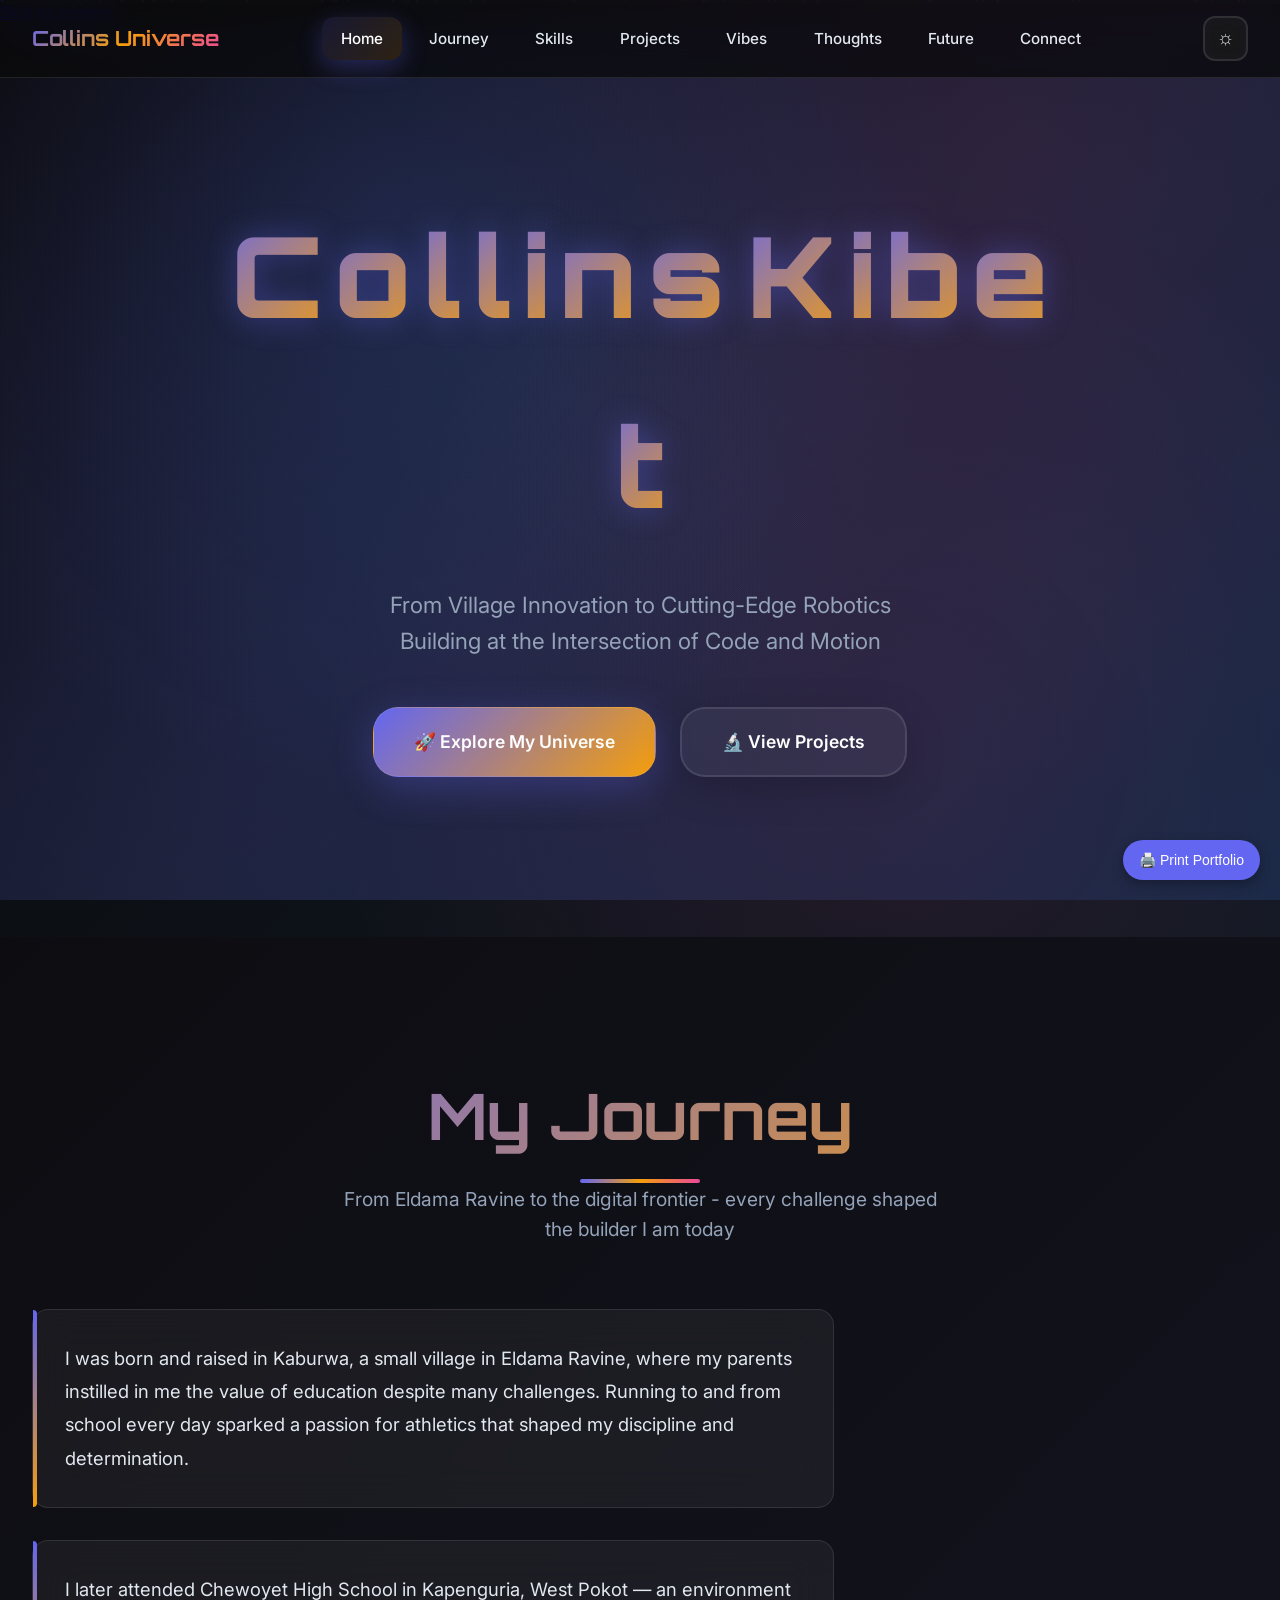
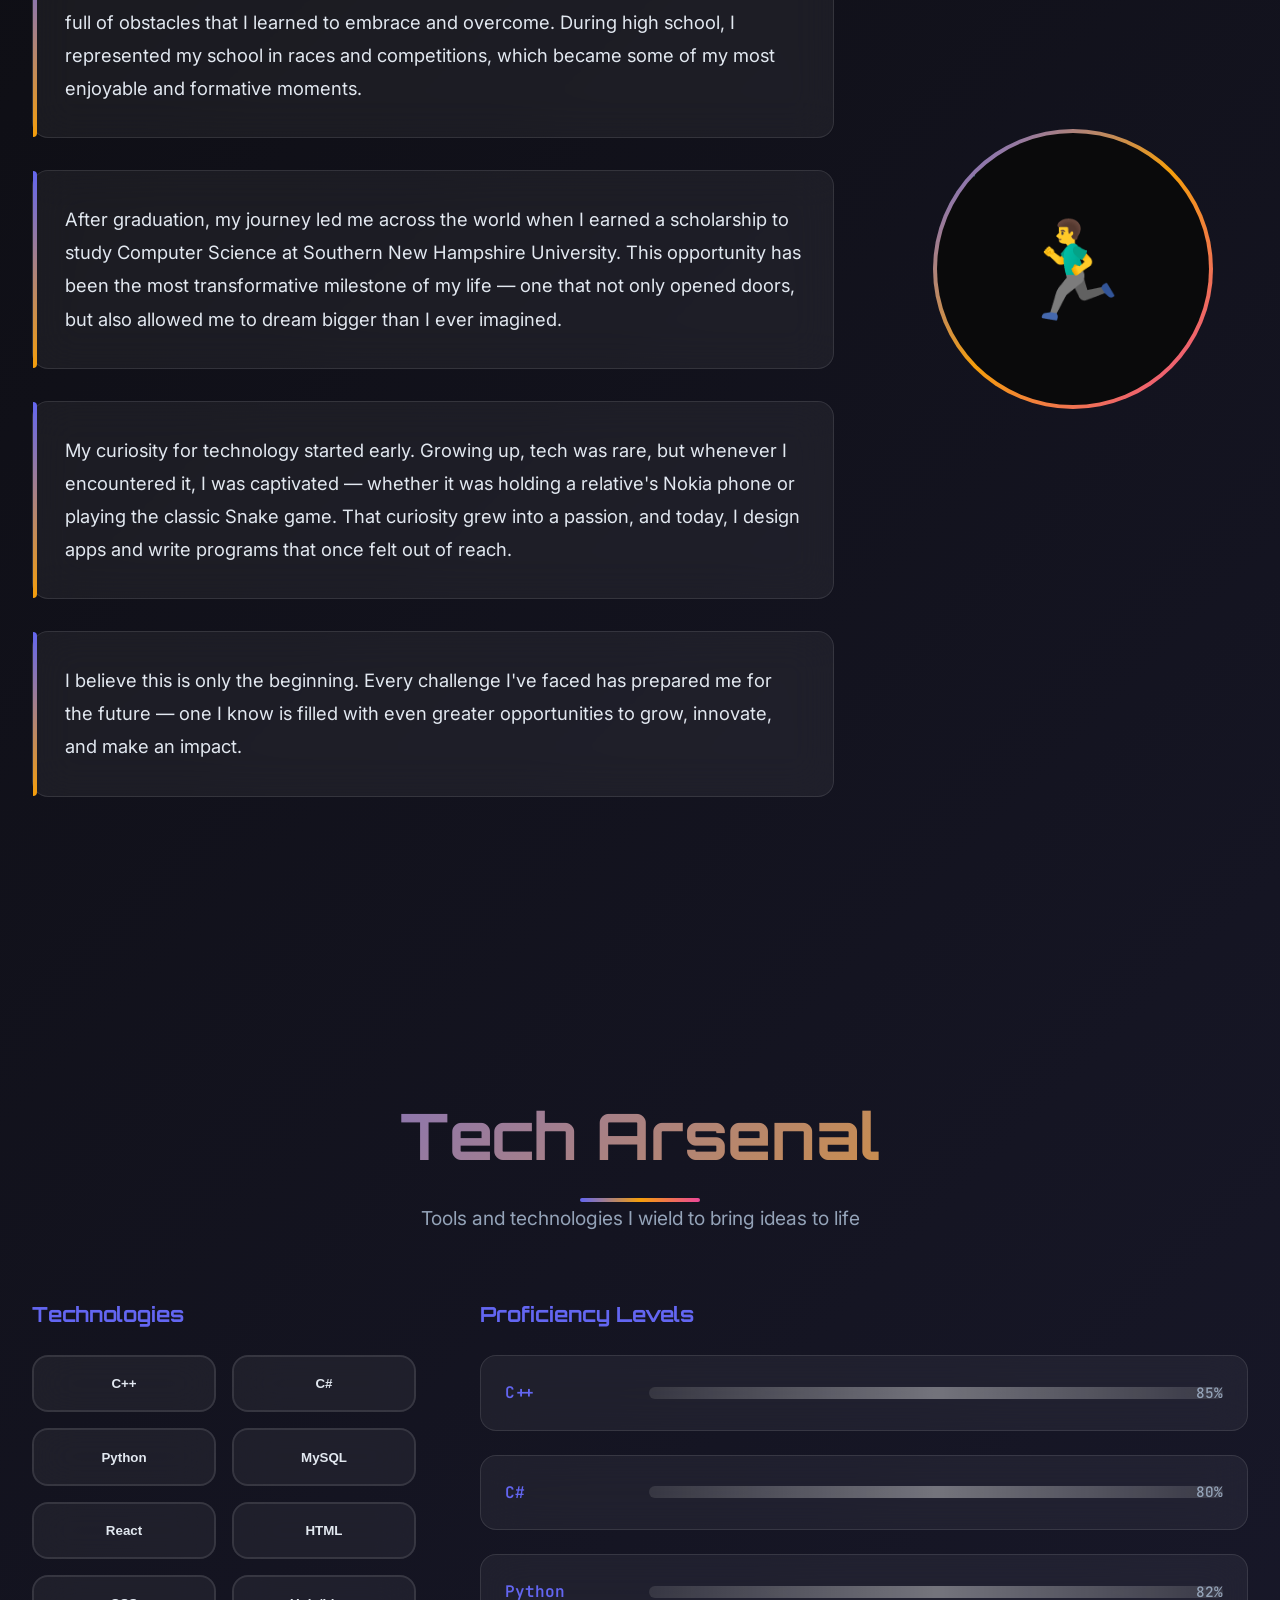
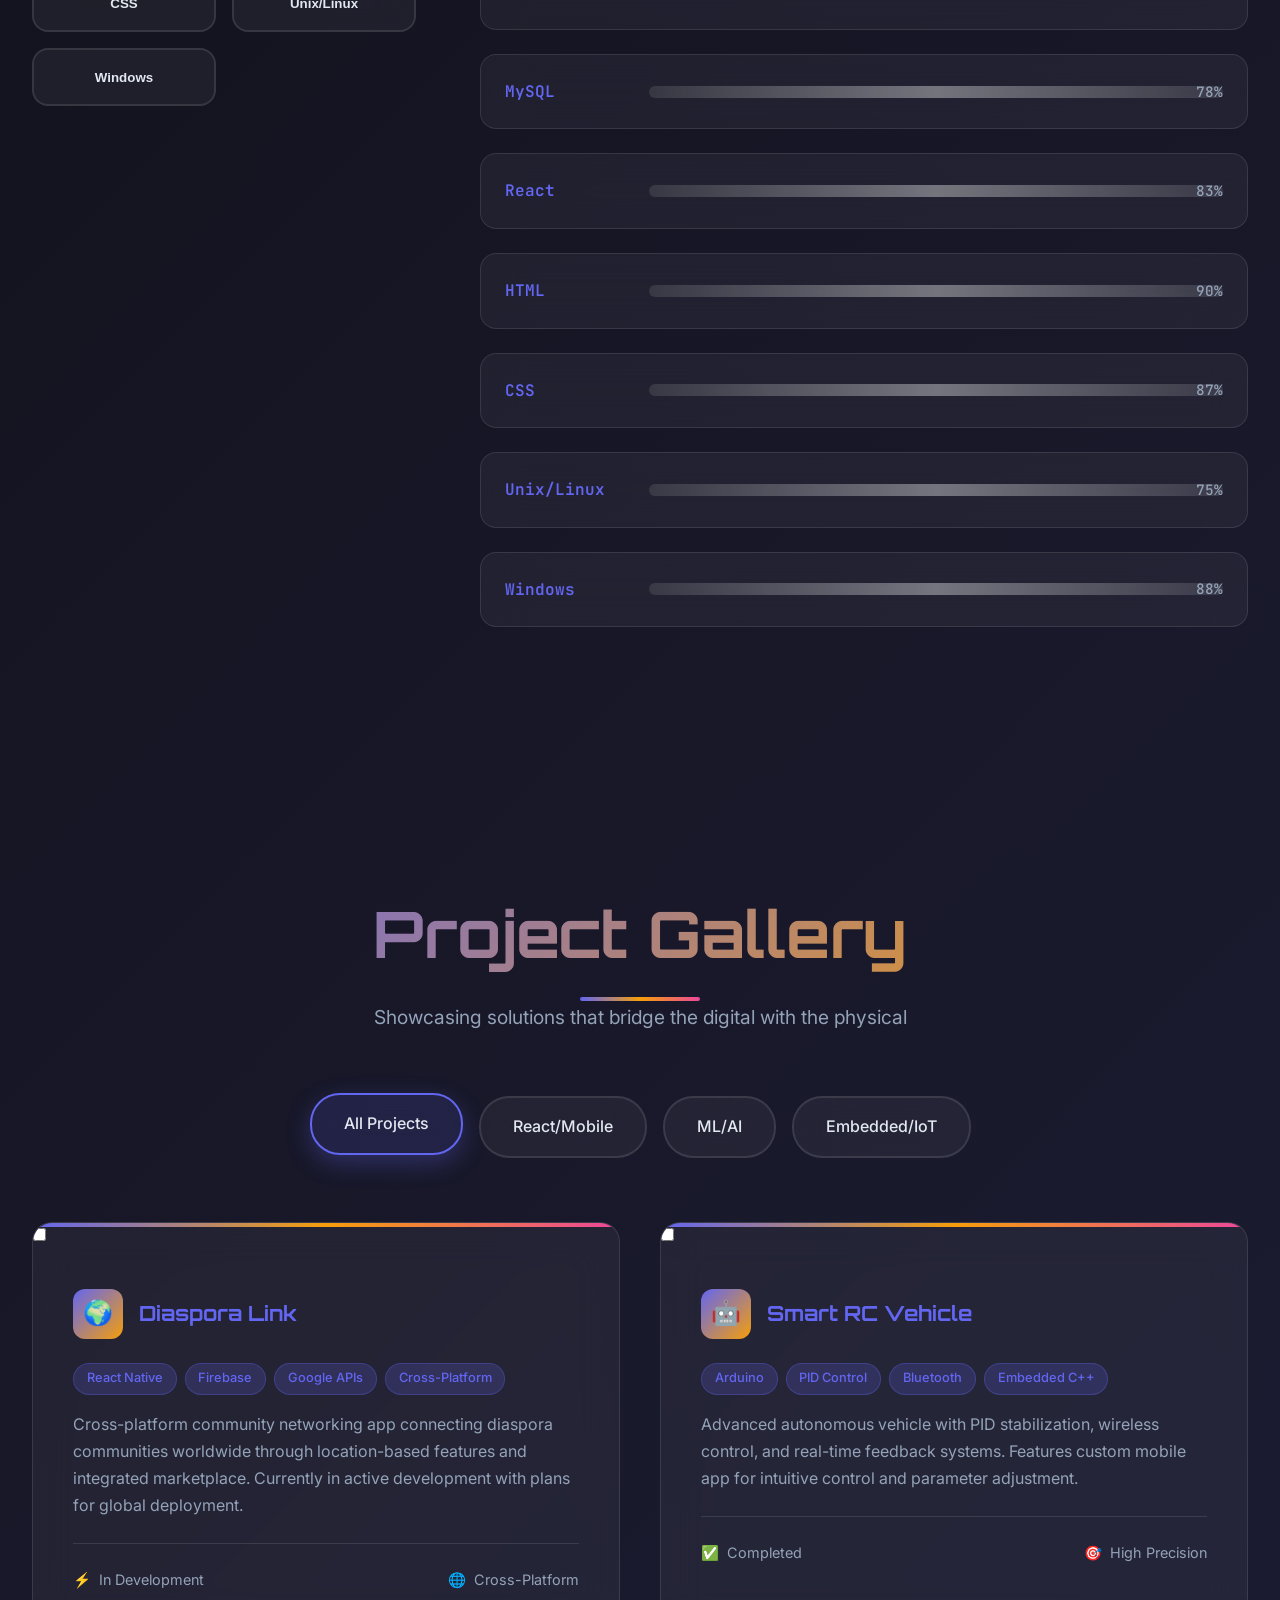
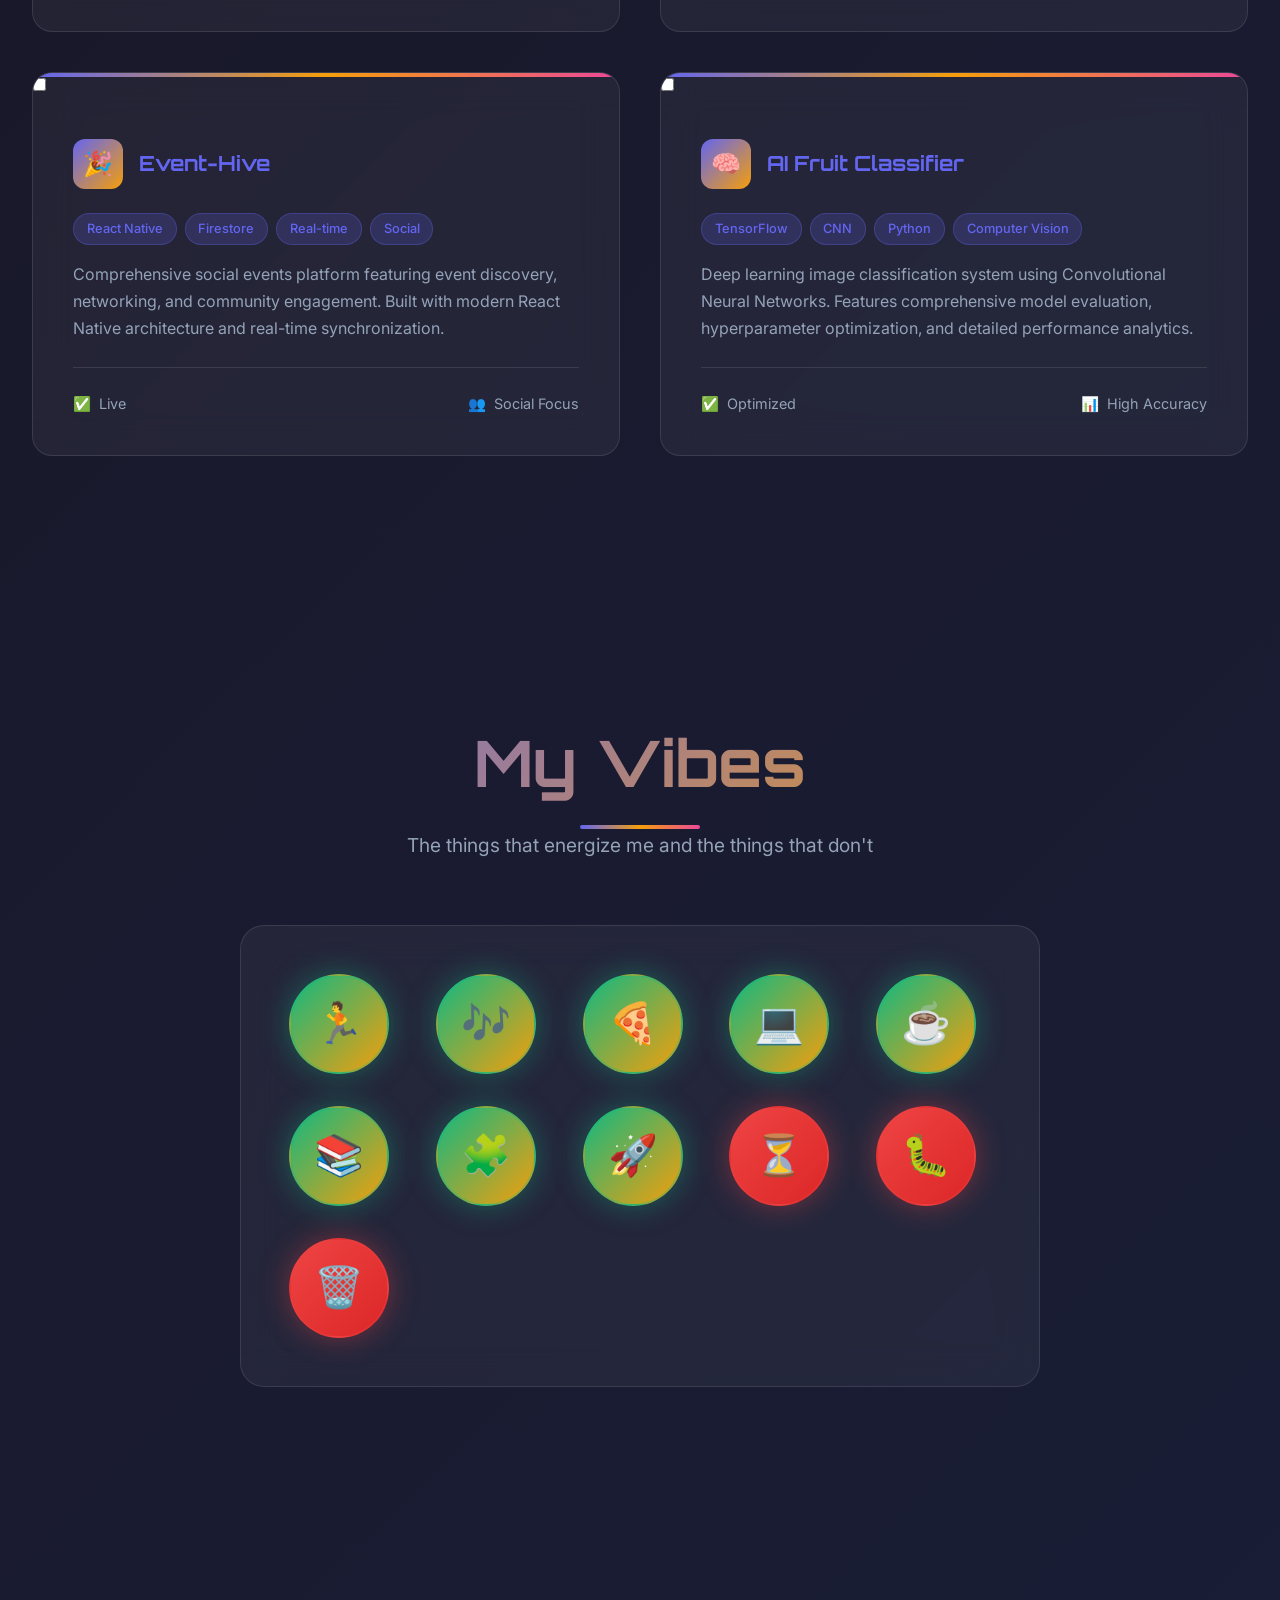
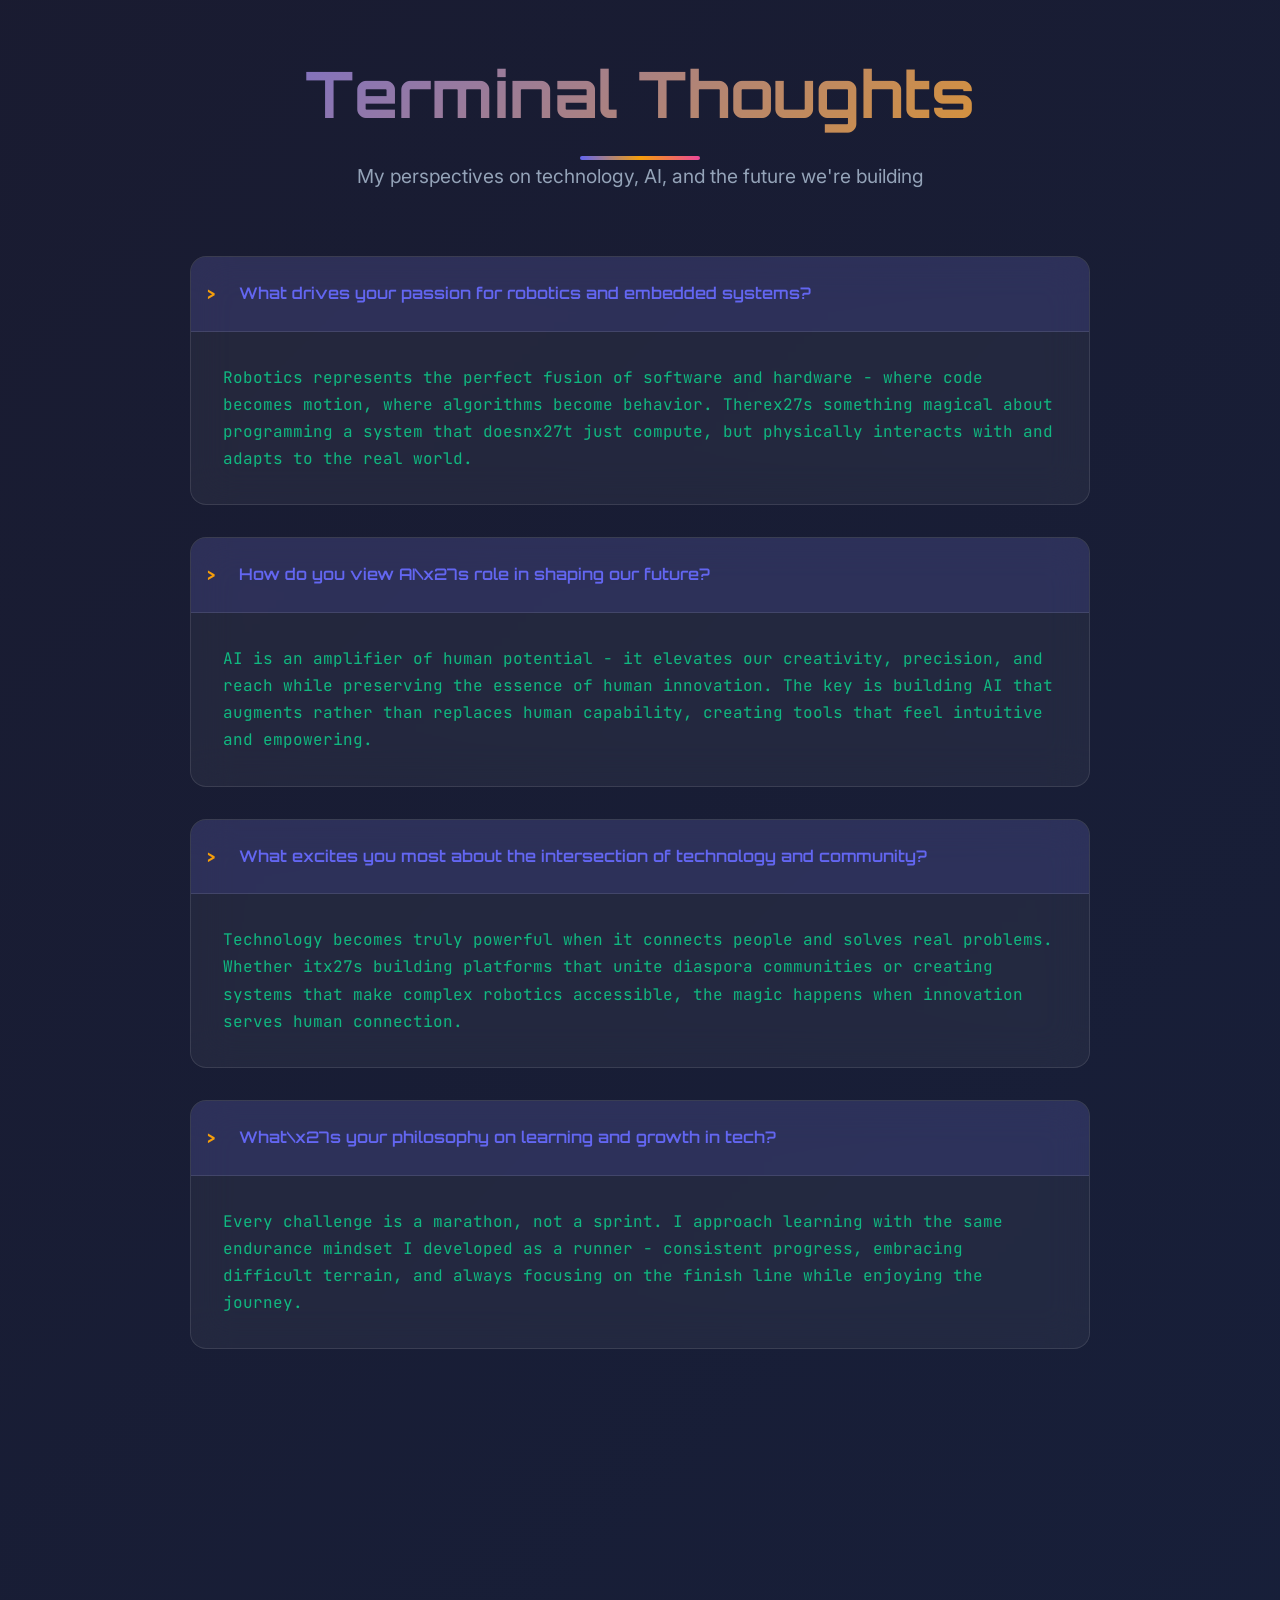
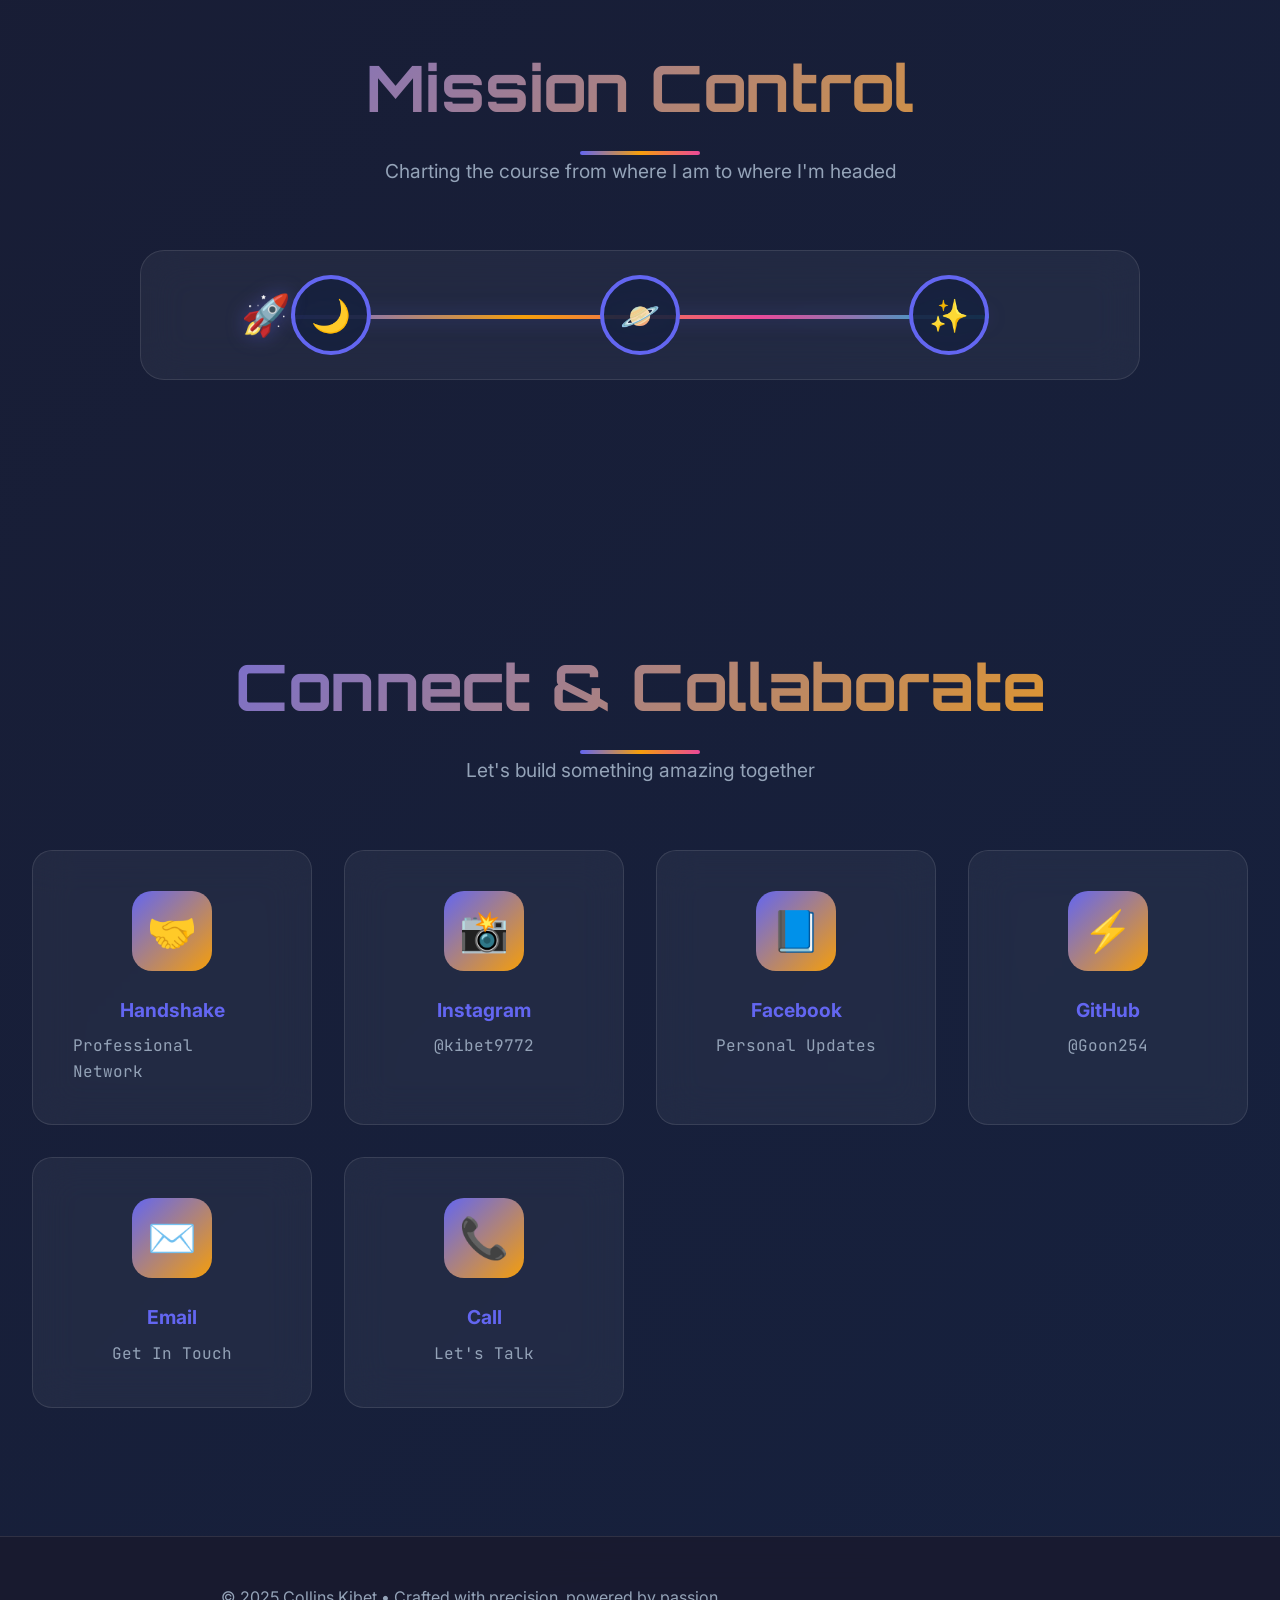
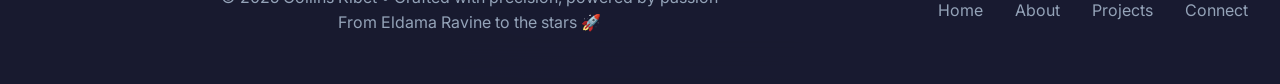
==== index.html @ 309165f8 "Update index.html" ====
<!DOCTYPE html>
<html lang="en">
<head>
    <meta charset="UTF-8">
    <meta name="viewport" content="width=device-width, initial-scale=1.0">
    <title>Collins Kibet - Digital Universe</title>
    <link rel="preconnect" href="https://fonts.googleapis.com">
    <link rel="preconnect" href="https://fonts.gstatic.com" crossorigin>
    <link href="https://fonts.googleapis.com/css2?family=Orbitron:wght@400;700;900&family=Inter:wght@300;400;500;600;700;800&family=JetBrains+Mono:wght@400;500;600&display=swap" rel="stylesheet">
    <style>
        :root {
            --primary: #6366f1;
            --primary-dark: #4f46e5;
            --primary-light: #8b5cf6;
            --secondary: #f59e0b;
            --accent: #10b981;
            --accent-pink: #ec4899;
            --accent-cyan: #06b6d4;
            --bg: #0a0a0b;
            --bg-gradient: linear-gradient(135deg, #0a0a0b 0%, #1a1a2e 50%, #16213e 100%);
            --surface: rgba(26, 26, 46, 0.8);
            --surface-light: rgba(22, 33, 62, 0.9);
            --glass: rgba(255, 255, 255, 0.05);
            --glass-border: rgba(255, 255, 255, 0.1);
            --text: #e2e8f0;
            --text-muted: #94a3b8;
            --text-dim: #64748b;
            --border: rgba(255, 255, 255, 0.1);
            --glow: rgba(99, 102, 241, 0.4);
            --glow-strong: rgba(99, 102, 241, 0.8);
            --warning: #ef4444;
            --success: #22c55e;
            --shadow: 0 25px 50px -12px rgba(0, 0, 0, 0.25);
            --shadow-lg: 0 35px 60px -12px rgba(0, 0, 0, 0.4);
        }

        [data-theme="cosmic"] {
            --primary: #ec4899;
            --primary-dark: #db2777;
            --secondary: #06b6d4;
            --bg: #0f0f23;
            --surface: rgba(31, 20, 51, 0.8);
            --surface-light: rgba(51, 25, 76, 0.9);
            --glow: rgba(236, 72, 153, 0.4);
        }

        * {
            margin: 0;
            padding: 0;
            box-sizing: border-box;
        }

        html {
            scroll-behavior: smooth;
            scrollbar-width: thin;
            scrollbar-color: var(--primary) transparent;
        }

        ::-webkit-scrollbar {
            width: 8px;
        }

        ::-webkit-scrollbar-track {
            background: rgba(0, 0, 0, 0.2);
        }

        ::-webkit-scrollbar-thumb {
            background: linear-gradient(45deg, var(--primary), var(--secondary));
            border-radius: 4px;
        }

        body {
            font-family: 'Inter', sans-serif;
            background: var(--bg-gradient);
            color: var(--text);
            line-height: 1.6;
            overflow-x: hidden;
            position: relative;
        }

        /* Animated Background */
        .bg-animated {
            position: fixed;
            top: 0;
            left: 0;
            width: 100%;
            height: 100%;
            z-index: -2;
            background: var(--bg-gradient);
        }

        .bg-animated::before {
            content: '';
            position: absolute;
            top: 0;
            left: 0;
            right: 0;
            bottom: 0;
            background: 
                radial-gradient(circle at 20% 80%, rgba(99, 102, 241, 0.1) 0%, transparent 50%),
                radial-gradient(circle at 80% 20%, rgba(236, 72, 153, 0.1) 0%, transparent 50%),
                radial-gradient(circle at 40% 40%, rgba(6, 182, 212, 0.05) 0%, transparent 50%);
            animation: breathe 8s ease-in-out infinite;
        }

        .floating-particles {
            position: fixed;
            top: 0;
            left: 0;
            width: 100%;
            height: 100%;
            z-index: -1;
            pointer-events: none;
        }

        .particle {
            position: absolute;
            width: 2px;
            height: 2px;
            background: var(--primary);
            border-radius: 50%;
            animation: float-particle 20s linear infinite;
            opacity: 0.6;
        }

        @keyframes breathe {
            0%, 100% { opacity: 1; transform: scale(1); }
            50% { opacity: 0.8; transform: scale(1.05); }
        }

        @keyframes float-particle {
            0% { transform: translateY(100vh) translateX(0px) rotate(0deg); opacity: 0; }
            10% { opacity: 1; }
            90% { opacity: 1; }
            100% { transform: translateY(-10px) translateX(100px) rotate(360deg); opacity: 0; }
        }

        /* Enhanced Header */
        .site-header {
            position: fixed;
            top: 0;
            width: 100%;
            z-index: 1000;
            backdrop-filter: blur(20px) saturate(180%);
            background: rgba(10, 10, 11, 0.8);
            border-bottom: 1px solid var(--glass-border);
            transition: all 0.4s cubic-bezier(0.4, 0, 0.2, 1);
        }

        .site-header.scrolled {
            background: rgba(10, 10, 11, 0.95);
            box-shadow: var(--shadow);
            border-bottom-color: var(--primary);
        }

        .nav {
            display: flex;
            align-items: center;
            justify-content: space-between;
            padding: 1rem 2rem;
            max-width: 1400px;
            margin: 0 auto;
        }

        .brand {
            font-family: 'Orbitron', monospace;
            font-weight: 700;
            font-size: 1.3rem;
            color: transparent;
            background: linear-gradient(135deg, var(--primary), var(--secondary), var(--accent-pink));
            background-clip: text;
            -webkit-background-clip: text;
            text-decoration: none;
            position: relative;
            transition: all 0.4s ease;
        }

        .brand::after {
            content: '';
            position: absolute;
            bottom: -4px;
            left: 0;
            width: 0;
            height: 3px;
            background: linear-gradient(90deg, var(--primary), var(--secondary));
            border-radius: 2px;
            transition: width 0.4s cubic-bezier(0.4, 0, 0.2, 1);
        }

        .brand:hover::after {
            width: 100%;
        }

        .brand:hover {
            transform: scale(1.05);
            filter: brightness(1.2);
        }

        .nav-controls {
            display: flex;
            align-items: center;
            gap: 1rem;
        }

        .theme-toggle {
            background: var(--glass);
            border: 2px solid var(--glass-border);
            color: var(--text);
            width: 45px;
            height: 45px;
            border-radius: 12px;
            cursor: pointer;
            font-size: 1.2rem;
            display: flex;
            align-items: center;
            justify-content: center;
            transition: all 0.4s cubic-bezier(0.4, 0, 0.2, 1);
            backdrop-filter: blur(10px);
            position: relative;
            overflow: hidden;
        }

        .theme-toggle::before {
            content: '';
            position: absolute;
            top: 0;
            left: 0;
            right: 0;
            bottom: 0;
            background: linear-gradient(45deg, var(--primary), var(--secondary));
            opacity: 0;
            transition: opacity 0.3s ease;
            border-radius: 10px;
        }

        .theme-toggle:hover::before {
            opacity: 0.1;
        }

        .theme-toggle:hover {
            border-color: var(--primary);
            transform: scale(1.1) rotate(180deg);
            box-shadow: 0 0 30px var(--glow);
        }

        .nav-menu {
            display: flex;
            list-style: none;
            gap: 0.5rem;
        }

        .nav-menu a {
            color: var(--text);
            text-decoration: none;
            font-weight: 500;
            position: relative;
            padding: 0.75rem 1.2rem;
            border-radius: 12px;
            transition: all 0.3s cubic-bezier(0.4, 0, 0.2, 1);
            backdrop-filter: blur(10px);
            font-size: 0.95rem;
        }

        .nav-menu a::before {
            content: '';
            position: absolute;
            top: 0;
            left: 0;
            right: 0;
            bottom: 0;
            background: linear-gradient(135deg, var(--primary), var(--secondary));
            opacity: 0;
            border-radius: 12px;
            transition: opacity 0.3s ease;
            z-index: -1;
        }

        .nav-menu a:hover::before,
        .nav-menu a.active::before {
            opacity: 0.15;
        }

        .nav-menu a:hover,
        .nav-menu a.active {
            color: white;
            transform: translateY(-2px);
            box-shadow: 0 8px 25px rgba(99, 102, 241, 0.3);
        }

        /* Enhanced Progress Bar */
        .progress {
            position: fixed;
            top: 0;
            left: 0;
            width: 100%;
            height: 4px;
            background: rgba(255, 255, 255, 0.05);
            z-index: 999;
        }

        .progress-bar {
            height: 100%;
            background: linear-gradient(90deg, var(--primary), var(--secondary), var(--accent-pink), var(--accent-cyan));
            background-size: 400% 100%;
            animation: rainbow-flow 3s ease-in-out infinite;
            transition: width 0.1s ease;
            box-shadow: 0 0 20px var(--glow-strong);
            position: relative;
        }

        .progress-bar::after {
            content: '';
            position: absolute;
            top: 0;
            right: 0;
            width: 20px;
            height: 100%;
            background: linear-gradient(90deg, transparent, white);
            opacity: 0.6;
            animation: progress-shine 2s ease-in-out infinite;
        }

        @keyframes rainbow-flow {
            0%, 100% { background-position: 0% 50%; }
            50% { background-position: 100% 50%; }
        }

        @keyframes progress-shine {
            0%, 100% { transform: translateX(0); opacity: 0; }
            50% { transform: translateX(-100%); opacity: 0.6; }
        }

        /* Enhanced Hero Section */
        .hero {
            min-height: 100vh;
            display: flex;
            align-items: center;
            justify-content: center;
            position: relative;
            overflow: hidden;
        }

        .hero-bg {
            position: absolute;
            top: 0;
            left: 0;
            width: 100%;
            height: 100%;
            background: 
                radial-gradient(circle at 30% 20%, rgba(99, 102, 241, 0.15) 0%, transparent 50%),
                radial-gradient(circle at 70% 80%, rgba(236, 72, 153, 0.1) 0%, transparent 50%),
                linear-gradient(135deg, transparent 0%, rgba(6, 182, 212, 0.05) 100%);
        }

        .constellation-container {
            position: relative;
            z-index: 2;
            text-align: center;
            max-width: 900px;
            margin: 0 auto;
            padding: 2rem;
        }

        .constellation {
            font-family: 'Orbitron', monospace;
            font-size: clamp(3.5rem, 10vw, 7rem);
            font-weight: 900;
            margin-bottom: 2rem;
            display: flex;
            flex-wrap: wrap;
            justify-content: center;
            gap: 0.1em;
            position: relative;
        }

        .constellation span {
            display: inline-block;
            position: relative;
            animation: float-letter 4s ease-in-out infinite;
            animation-delay: calc(var(--i, 0) * 0.15s);
            color: transparent;
            background: linear-gradient(135deg, var(--primary), var(--secondary), var(--accent-pink), var(--accent-cyan));
            background-clip: text;
            -webkit-background-clip: text;
            background-size: 300% 300%;
            animation: float-letter 4s ease-in-out infinite, gradient-shift 6s ease-in-out infinite;
            animation-delay: calc(var(--i, 0) * 0.1s), calc(var(--i, 0) * 0.2s);
            filter: drop-shadow(0 0 15px var(--glow));
            transition: all 0.4s cubic-bezier(0.4, 0, 0.2, 1);
            cursor: pointer;
        }

        .constellation span:hover {
            transform: scale(1.3) rotate(15deg) translateY(-10px);
            filter: drop-shadow(0 0 25px var(--primary)) drop-shadow(0 0 35px var(--secondary));
            animation-play-state: paused;
        }

        @keyframes float-letter {
            0%, 100% { transform: translateY(0px) rotate(0deg); }
            25% { transform: translateY(-15px) rotate(2deg); }
            50% { transform: translateY(-25px) rotate(-1deg); }
            75% { transform: translateY(-10px) rotate(1deg); }
        }

        @keyframes gradient-shift {
            0%, 100% { background-position: 0% 50%; }
            50% { background-position: 100% 50%; }
        }

        .hero-subtitle {
            font-size: clamp(1.1rem, 2.5vw, 1.4rem);
            color: var(--text-muted);
            margin-bottom: 3rem;
            font-weight: 400;
            line-height: 1.6;
            opacity: 0;
            animation: fade-up 1s ease 1s forwards;
        }

        .hero-cta {
            display: flex;
            gap: 1.5rem;
            justify-content: center;
            flex-wrap: wrap;
            opacity: 0;
            animation: fade-up 1s ease 1.5s forwards;
        }

        .portal-btn {
            display: inline-flex;
            align-items: center;
            justify-content: center;
            gap: 0.75rem;
            padding: 1.2rem 2.5rem;
            background: linear-gradient(135deg, var(--primary), var(--secondary));
            color: white;
            text-decoration: none;
            border-radius: 25px;
            font-weight: 600;
            font-size: 1.1rem;
            position: relative;
            overflow: hidden;
            transition: all 0.4s cubic-bezier(0.4, 0, 0.2, 1);
            box-shadow: 0 10px 40px rgba(99, 102, 241, 0.3);
            border: 1px solid rgba(255, 255, 255, 0.1);
        }

        .portal-btn::before {
            content: '';
            position: absolute;
            top: 0;
            left: -100%;
            width: 100%;
            height: 100%;
            background: linear-gradient(90deg, transparent, rgba(255, 255, 255, 0.3), transparent);
            transition: left 0.6s ease;
        }

        .portal-btn:hover::before {
            left: 100%;
        }

        .portal-btn:hover {
            transform: translateY(-4px) scale(1.02);
            box-shadow: 0 15px 50px rgba(99, 102, 241, 0.4);
        }

        .portal-btn.secondary {
            background: var(--glass);
            backdrop-filter: blur(10px);
            border: 2px solid var(--glass-border);
            box-shadow: 0 10px 40px rgba(0, 0, 0, 0.2);
        }

        .portal-btn.secondary:hover {
            border-color: var(--primary);
            box-shadow: 0 15px 50px rgba(99, 102, 241, 0.2);
        }

        @keyframes fade-up {
            from { opacity: 0; transform: translateY(30px); }
            to { opacity: 1; transform: translateY(0); }
        }

        /* Enhanced Sections */
        .section {
            padding: 8rem 2rem;
            max-width: 1400px;
            margin: 0 auto;
            position: relative;
        }

        .section-header {
            text-align: center;
            margin-bottom: 4rem;
            position: relative;
        }

        .section-title {
            font-family: 'Orbitron', monospace;
            font-size: clamp(2.5rem, 6vw, 4rem);
            margin-bottom: 1rem;
            position: relative;
            color: transparent;
            background: linear-gradient(135deg, var(--primary), var(--secondary), var(--accent-pink));
            background-clip: text;
            -webkit-background-clip: text;
            background-size: 200% 200%;
            animation: gradient-shift 4s ease-in-out infinite;
        }

        .section-subtitle {
            font-size: 1.2rem;
            color: var(--text-muted);
            max-width: 600px;
            margin: 0 auto;
            line-height: 1.6;
        }

        .section-title::after {
            content: '';
            position: absolute;
            bottom: -15px;
            left: 50%;
            transform: translateX(-50%);
            width: 120px;
            height: 4px;
            background: linear-gradient(90deg, var(--primary), var(--secondary), var(--accent-pink));
            border-radius: 2px;
            animation: pulse-glow 2s ease-in-out infinite;
        }

        @keyframes pulse-glow {
            0%, 100% { box-shadow: 0 0 5px var(--glow); }
            50% { box-shadow: 0 0 20px var(--glow-strong), 0 0 30px var(--glow); }
        }

        /* Enhanced About Section */
        .about-content {
            display: grid;
            grid-template-columns: 1fr 350px;
            gap: 4rem;
            align-items: center;
        }

        .journey-text {
            font-size: 1.15rem;
            line-height: 1.8;
        }

        .journey-text p {
            margin-bottom: 2rem;
            padding: 2rem;
            background: var(--glass);
            border-radius: 16px;
            border: 1px solid var(--glass-border);
            backdrop-filter: blur(20px);
            position: relative;
            transition: all 0.4s cubic-bezier(0.4, 0, 0.2, 1);
            transform: translateY(20px);
            opacity: 0;
            animation: slide-up-stagger 0.8s ease forwards;
            animation-delay: calc(var(--i, 0) * 0.2s);
        }

        .journey-text p::before {
            content: '';
            position: absolute;
            top: 0;
            left: 0;
            width: 4px;
            height: 100%;
            background: linear-gradient(180deg, var(--primary), var(--secondary));
            border-radius: 0 4px 4px 0;
        }

        .journey-text p:hover {
            transform: translateY(-5px);
            box-shadow: var(--shadow-lg);
            border-color: var(--primary);
        }

        .hero-visual {
            position: relative;
            display: flex;
            align-items: center;
            justify-content: center;
        }

        .avatar-container {
            position: relative;
            width: 280px;
            height: 280px;
            border-radius: 50%;
            background: linear-gradient(135deg, var(--primary), var(--secondary), var(--accent-pink));
            padding: 4px;
            animation: rotate-border 8s linear infinite;
        }

        .avatar-inner {
            width: 100%;
            height: 100%;
            border-radius: 50%;
            background: var(--bg);
            display: flex;
            align-items: center;
            justify-content: center;
            font-size: 6rem;
            position: relative;
            overflow: hidden;
        }

        .floating-icons {
            position: absolute;
            width: 100%;
            height: 100%;
        }

        .floating-icon {
            position: absolute;
            font-size: 2rem;
            animation: orbit 12s linear infinite;
            opacity: 0.7;
        }

        .floating-icon:nth-child(1) { animation-delay: 0s; }
        .floating-icon:nth-child(2) { animation-delay: -3s; }
        .floating-icon:nth-child(3) { animation-delay: -6s; }
        .floating-icon:nth-child(4) { animation-delay: -9s; }

        @keyframes rotate-border {
            from { transform: rotate(0deg); }
            to { transform: rotate(360deg); }
        }

        @keyframes orbit {
            from { transform: rotate(0deg) translateX(150px) rotate(0deg); }
            to { transform: rotate(360deg) translateX(150px) rotate(-360deg); }
        }

        @keyframes slide-up-stagger {
            to {
                opacity: 1;
                transform: translateY(0);
            }
        }

        /* Enhanced Skills Section */
        .skills-grid {
            display: grid;
            grid-template-columns: 1fr 2fr;
            gap: 4rem;
            align-items: start;
        }

        .controls-section h3 {
            font-family: 'Orbitron', monospace;
            color: var(--primary);
            margin-bottom: 1.5rem;
            font-size: 1.3rem;
        }

        .controls {
            display: grid;
            grid-template-columns: repeat(auto-fit, minmax(140px, 1fr));
            gap: 1rem;
        }

        .control-pill {
            padding: 1.2rem;
            background: var(--glass);
            border: 2px solid var(--glass-border);
            border-radius: 16px;
            color: var(--text);
            cursor: pointer;
            transition: all 0.4s cubic-bezier(0.4, 0, 0.2, 1);
            position: relative;
            overflow: hidden;
            font-weight: 600;
            text-align: center;
            backdrop-filter: blur(20px);
        }

        .control-pill::before {
            content: '';
            position: absolute;
            top: 0;
            left: -100%;
            width: 100%;
            height: 100%;
            background: linear-gradient(90deg, var(--primary), var(--secondary));
            opacity: 0.1;
            transition: left 0.4s ease;
        }

        .control-pill:hover::before {
            left: 0;
        }

        .control-pill:hover {
            border-color: var(--primary);
            transform: translateY(-5px) scale(1.02);
            box-shadow: 0 12px 30px rgba(99, 102, 241, 0.3);
        }

        .meters-section h3 {
            font-family: 'Orbitron', monospace;
            color: var(--primary);
            margin-bottom: 1.5rem;
            font-size: 1.3rem;
        }

        .meters {
            display: grid;
            gap: 1.5rem;
        }

        .meter {
            display: flex;
            align-items: center;
            gap: 1.5rem;
            padding: 1.5rem;
            background: var(--glass);
            border-radius: 16px;
            border: 1px solid var(--glass-border);
            backdrop-filter: blur(20px);
            transition: all 0.3s ease;
        }

        .meter:hover {
            transform: translateY(-3px);
            border-color: var(--primary);
        }

        .meter-label {
            min-width: 120px;
            font-weight: 600;
            color: var(--primary);
            font-family: 'JetBrains Mono', monospace;
        }

        .bar-container {
            flex: 1;
            position: relative;
        }

        .bar {
            height: 12px;
            background: rgba(255, 255, 255, 0.1);
            border-radius: 6px;
            overflow: hidden;
            position: relative;
        }

        .bar::before {
            content: '';
            position: absolute;
            top: 0;
            left: 0;
            height: 100%;
            width: var(--level, 0%);
            background: linear-gradient(90deg, var(--primary), var(--secondary), var(--accent-pink));
            border-radius: 6px;
            animation: fillBar 2s cubic-bezier(0.4, 0, 0.2, 1);
            box-shadow: 0 0 15px rgba(99, 102, 241, 0.5);
            position: relative;
            overflow: hidden;
        }

        .bar::after {
            content: '';
            position: absolute;
            top: 0;
            left: 0;
            right: 0;
            bottom: 0;
            background: linear-gradient(90deg, transparent, rgba(255, 255, 255, 0.3), transparent);
            animation: bar-shine 3s ease-in-out infinite;
        }

        .percentage {
            position: absolute;
            right: 0;
            top: 50%;
            transform: translateY(-50%);
            font-family: 'JetBrains Mono', monospace;
            color: var(--text-muted);
            font-size: 0.9rem;
            font-weight: 500;
        }

        @keyframes fillBar {
            from { width: 0%; }
        }

        @keyframes bar-shine {
            0%, 100% { transform: translateX(-100%); }
            50% { transform: translateX(100%); }
        }

        /* Enhanced Projects Gallery */
        .filters {
            display: flex;
            flex-wrap: wrap;
            justify-content: center;
            gap: 1rem;
            margin-bottom: 4rem;
        }

        .filter-pill {
            padding: 1rem 2rem;
            background: var(--glass);
            border: 2px solid var(--glass-border);
            border-radius: 30px;
            cursor: pointer;
            transition: all 0.4s cubic-bezier(0.4, 0, 0.2, 1);
            position: relative;
            overflow: hidden;
            backdrop-filter: blur(20px);
            font-weight: 500;
        }

        .filter-pill input {
            display: none;
        }

        .filter-pill:hover,
        .filter-pill.active {
            border-color: var(--primary);
            background: rgba(99, 102, 241, 0.15);
            transform: translateY(-3px);
            box-shadow: 0 8px 25px rgba(99, 102, 241, 0.3);
        }

        .gallery {
            display: grid;
            grid-template-columns: repeat(auto-fit, minmax(380px, 1fr));
            gap: 2.5rem;
        }

        .frame {
            background: var(--glass);
            border: 1px solid var(--glass-border);
            border-radius: 20px;
            overflow: hidden;
            transition: all 0.4s cubic-bezier(0.4, 0, 0.2, 1);
            position: relative;
            backdrop-filter: blur(20px);
            cursor: pointer;
        }

        .frame::before {
            content: '';
            position: absolute;
            top: 0;
            left: 0;
            right: 0;
            height: 4px;
            background: linear-gradient(90deg, var(--primary), var(--secondary), var(--accent-pink));
            border-radius: 20px 20px 0 0;
        }

        .frame:hover {
            transform: translateY(-10px) scale(1.02);
            box-shadow: var(--shadow-lg);
            border-color: var(--primary);
        }

        .frame-inner {
            padding: 2.5rem;
            display: block;
            position: relative;
            height: 100%;
        }

        .project-header {
            display: flex;
            align-items: center;
            gap: 1rem;
            margin-bottom: 1.5rem;
        }

        .project-icon {
            width: 50px;
            height: 50px;
            background: linear-gradient(135deg, var(--primary), var(--secondary));
            border-radius: 12px;
            display: flex;
            align-items: center;
            justify-content: center;
            font-size: 1.5rem;
            color: white;
        }

        .frame h3 {
            font-family: 'Orbitron', monospace;
            color: var(--primary);
            font-size: 1.3rem;
            margin: 0;
            flex: 1;
        }

        .project-tags {
            display: flex;
            gap: 0.5rem;
            margin: 1rem 0;
            flex-wrap: wrap;
        }

        .tag {
            background: rgba(99, 102, 241, 0.2);
            color: var(--primary);
            padding: 0.3rem 0.8rem;
            border-radius: 20px;
            font-size: 0.8rem;
            font-weight: 500;
            border: 1px solid rgba(99, 102, 241, 0.3);
        }

        .blurb {
            color: var(--text-muted);
            line-height: 1.7;
            margin-bottom: 1.5rem;
        }

        .project-stats {
            display: flex;
            justify-content: space-between;
            align-items: center;
            margin-top: auto;
            padding-top: 1.5rem;
            border-top: 1px solid var(--glass-border);
        }

        .stat {
            display: flex;
            align-items: center;
            gap: 0.5rem;
            font-size: 0.9rem;
            color: var(--text-muted);
        }

        .modal {
            position: fixed;
            top: 0;
            left: 0;
            width: 100%;
            height: 100%;
            background: rgba(0, 0, 0, 0.9);
            backdrop-filter: blur(15px);
            display: none;
            align-items: center;
            justify-content: center;
            z-index: 2000;
            opacity: 0;
            transition: all 0.4s cubic-bezier(0.4, 0, 0.2, 1);
        }

        .modal-toggle:checked + .frame-inner + .modal {
            display: flex;
            opacity: 1;
        }

        .modal-content {
            background: var(--surface-light);
            padding: 3rem;
            border-radius: 24px;
            max-width: 700px;
            margin: 2rem;
            position: relative;
            border: 1px solid var(--glass-border);
            backdrop-filter: blur(20px);
            animation: modalSlide 0.4s cubic-bezier(0.4, 0, 0.2, 1);
            box-shadow: var(--shadow-lg);
        }

        @keyframes modalSlide {
            from {
                opacity: 0;
                transform: scale(0.9) translateY(30px);
            }
            to {
                opacity: 1;
                transform: scale(1) translateY(0);
            }
        }

        .modal-content h3 {
            font-family: 'Orbitron', monospace;
            color: var(--primary);
            margin-bottom: 2rem;
            font-size: 1.5rem;
        }

        .modal-content ul {
            list-style: none;
            padding-left: 0;
        }

        .modal-content li {
            padding: 1rem 0;
            padding-left: 2rem;
            position: relative;
            color: var(--text);
            line-height: 1.6;
            border-bottom: 1px solid var(--glass-border);
        }

        .modal-content li:last-child {
            border-bottom: none;
        }

        .modal-content li::before {
            content: '▸';
            position: absolute;
            left: 0;
            color: var(--secondary);
            font-weight: bold;
            font-size: 1.2rem;
        }

        .close {
            position: absolute;
            top: 1.5rem;
            right: 2rem;
            font-size: 2rem;
            cursor: pointer;
            color: var(--text-muted);
            transition: all 0.3s ease;
            width: 40px;
            height: 40px;
            display: flex;
            align-items: center;
            justify-content: center;
            border-radius: 50%;
            background: rgba(255, 255, 255, 0.1);
        }

        .close:hover {
            color: var(--warning);
            background: rgba(239, 68, 68, 0.2);
            transform: rotate(90deg);
        }

        /* Enhanced Interactive Room */
        .room {
            display: grid;
            grid-template-columns: repeat(auto-fit, minmax(100px, 1fr));
            gap: 2rem;
            max-width: 800px;
            margin: 0 auto;
            padding: 3rem;
            background: var(--glass);
            border-radius: 24px;
            backdrop-filter: blur(20px);
            border: 1px solid var(--glass-border);
        }

        .orb {
            width: 100px;
            height: 100px;
            border-radius: 50%;
            border: none;
            font-size: 2.5rem;
            cursor: pointer;
            position: relative;
            transition: all 0.4s cubic-bezier(0.4, 0, 0.2, 1);
            display: flex;
            align-items: center;
            justify-content: center;
            backdrop-filter: blur(10px);
        }

        .orb.like {
            background: linear-gradient(135deg, var(--accent), var(--secondary));
            box-shadow: 0 0 30px rgba(16, 185, 129, 0.4);
            border: 2px solid rgba(16, 185, 129, 0.3);
        }

        .orb.dislike {
            background: linear-gradient(135deg, var(--warning), #dc2626);
            box-shadow: 0 0 30px rgba(239, 68, 68, 0.4);
            border: 2px solid rgba(239, 68, 68, 0.3);
        }

        .orb:hover {
            transform: scale(1.3) rotate(15deg);
            box-shadow: 0 0 40px var(--glow-strong);
        }

        .orb:active {
            transform: scale(1.1) rotate(360deg);
        }

        /* Enhanced Terminal */
        .terminal-container {
            max-width: 900px;
            margin: 0 auto;
        }

        .qa {
            margin-bottom: 2rem;
            background: var(--glass);
            border-radius: 16px;
            border: 1px solid var(--glass-border);
            overflow: hidden;
            backdrop-filter: blur(20px);
            transition: all 0.3s ease;
        }

        .qa:hover {
            border-color: var(--primary);
            box-shadow: 0 8px 25px rgba(99, 102, 241, 0.2);
        }

        .q {
            background: rgba(99, 102, 241, 0.15);
            padding: 1.5rem 2rem;
            font-family: 'Orbitron', monospace;
            color: var(--primary);
            border-bottom: 1px solid var(--glass-border);
            font-weight: 600;
            position: relative;
        }

        .q::before {
            content: '>';
            position: absolute;
            left: 1rem;
            color: var(--secondary);
            font-weight: bold;
        }

        .q {
            padding-left: 3rem;
        }

        .a {
            padding: 2rem;
            font-family: 'JetBrains Mono', monospace;
            color: var(--accent);
            position: relative;
            font-size: 1rem;
            line-height: 1.7;
        }

        .type::after {
            content: var(--text);
            animation: typing 6s steps(80) infinite;
            white-space: pre-wrap;
        }

        @keyframes typing {
            0%, 85% { content: var(--text); }
            90%, 95% { content: var(--text) '▋'; }
            100% { content: var(--text); }
        }

        /* Enhanced Space Journey */
        .journey {
            position: relative;
            padding: 4rem 2rem;
            max-width: 1000px;
            margin: 0 auto;
            background: var(--glass);
            border-radius: 24px;
            backdrop-filter: blur(20px);
            border: 1px solid var(--glass-border);
        }

        .path {
            position: absolute;
            top: 50%;
            left: 15%;
            right: 15%;
            height: 4px;
            background: linear-gradient(90deg, var(--primary), var(--secondary), var(--accent-pink), var(--accent-cyan));
            border-radius: 2px;
            box-shadow: 0 0 20px var(--glow);
            overflow: hidden;
        }

        .path::after {
            content: '';
            position: absolute;
            top: 0;
            left: -100%;
            width: 100%;
            height: 100%;
            background: linear-gradient(90deg, transparent, rgba(255, 255, 255, 0.6), transparent);
            animation: path-shine 4s ease-in-out infinite;
        }

        @keyframes path-shine {
            0%, 100% { left: -100%; }
            50% { left: 100%; }
        }

        .stop {
            position: absolute;
            top: 50%;
            transform: translateY(-50%);
            width: 80px;
            height: 80px;
            border-radius: 50%;
            display: flex;
            align-items: center;
            justify-content: center;
            font-size: 2rem;
            background: var(--surface-light);
            border: 4px solid var(--primary);
            cursor: pointer;
            transition: all 0.4s cubic-bezier(0.4, 0, 0.2, 1);
            backdrop-filter: blur(20px);
        }

        .stop:nth-child(2) { left: 15%; }
        .stop:nth-child(3) { left: 50%; transform: translateX(-50%) translateY(-50%); }
        .stop:nth-child(4) { right: 15%; }

        .stop:hover {
            transform: scale(1.3) translateY(-50%);
            box-shadow: 0 0 40px var(--glow-strong);
            border-color: var(--secondary);
        }

        .stop::after {
            content: attr(data-label);
            position: absolute;
            bottom: -60px;
            left: 50%;
            transform: translateX(-50%);
            font-size: 0.9rem;
            color: var(--text-muted);
            white-space: nowrap;
            opacity: 0;
            transition: all 0.3s ease;
            background: var(--surface-light);
            padding: 0.5rem 1rem;
            border-radius: 8px;
            border: 1px solid var(--glass-border);
            backdrop-filter: blur(10px);
        }

        .stop:hover::after {
            opacity: 1;
            bottom: -70px;
        }

        .ship {
            position: absolute;
            top: 50%;
            left: 10%;
            transform: translateY(-50%);
            font-size: 2.5rem;
            animation: fly 8s ease-in-out infinite;
            filter: drop-shadow(0 0 10px var(--glow));
        }

        @keyframes fly {
            0%, 100% { left: 10%; }
            33% { left: 45%; }
            66% { left: 80%; }
        }

        /* Enhanced Socials */
        .social-grid {
            display: grid;
            grid-template-columns: repeat(auto-fit, minmax(280px, 1fr));
            gap: 2rem;
        }

        .social-card {
            display: flex;
            flex-direction: column;
            align-items: center;
            padding: 2.5rem;
            background: var(--glass);
            border: 1px solid var(--glass-border);
            border-radius: 20px;
            text-decoration: none;
            color: var(--text);
            transition: all 0.4s cubic-bezier(0.4, 0, 0.2, 1);
            position: relative;
            overflow: hidden;
            backdrop-filter: blur(20px);
        }

        .social-card::before {
            content: '';
            position: absolute;
            top: 0;
            left: -100%;
            width: 100%;
            height: 100%;
            background: linear-gradient(90deg, transparent, rgba(255, 255, 255, 0.1), transparent);
            transition: left 0.6s ease;
        }

        .social-card:hover::before {
            left: 100%;
        }

        .social-card:hover {
            transform: translateY(-10px) scale(1.02);
            border-color: var(--primary);
            box-shadow: var(--shadow-lg);
        }

        .social-card .icon {
            font-size: 2.5rem;
            margin-bottom: 1.5rem;
            padding: 1.2rem;
            background: linear-gradient(135deg, var(--primary), var(--secondary));
            border-radius: 20px;
            color: white;
            width: 80px;
            height: 80px;
            display: flex;
            align-items: center;
            justify-content: center;
            transition: all 0.3s ease;
        }

        .social-card:hover .icon {
            transform: rotate(10deg) scale(1.1);
        }

        .social-card .name {
            font-weight: 700;
            margin-bottom: 0.5rem;
            color: var(--primary);
            font-size: 1.2rem;
        }

        .social-card .url {
            font-size: 1rem;
            color: var(--text-muted);
            font-family: 'JetBrains Mono', monospace;
        }

        /* Footer */
        .site-footer {
            background: var(--surface);
            padding: 3rem 2rem;
            text-align: center;
            border-top: 1px solid var(--glass-border);
            color: var(--text-muted);
            backdrop-filter: blur(20px);
        }

        .footer-content {
            max-width: 1400px;
            margin: 0 auto;
            display: flex;
            justify-content: space-between;
            align-items: center;
            flex-wrap: wrap;
            gap: 2rem;
        }

        .footer-text {
            flex: 1;
        }

        .footer-links {
            display: flex;
            gap: 2rem;
        }

        .footer-links a {
            color: var(--text-muted);
            text-decoration: none;
            transition: color 0.3s ease;
        }

        .footer-links a:hover {
            color: var(--primary);
        }

        /* Responsive Design */
        @media (max-width: 1024px) {
            .about-content {
                grid-template-columns: 1fr;
                gap: 3rem;
            }

            .hero-visual {
                order: -1;
            }

            .skills-grid {
                grid-template-columns: 1fr;
                gap: 3rem;
            }

            .avatar-container {
                width: 200px;
                height: 200px;
            }

            .avatar-inner {
                font-size: 4rem;
            }
        }

        @media (max-width: 768px) {
            .nav {
                padding: 1rem;
            }

            .nav-toggle-label {
                display: block;
            }

            .nav-menu {
                position: absolute;
                top: 100%;
                left: 0;
                width: 100%;
                background: rgba(10, 10, 11, 0.95);
                backdrop-filter: blur(20px);
                flex-direction: column;
                gap: 0;
                max-height: 0;
                overflow: hidden;
                transition: max-height 0.4s cubic-bezier(0.4, 0, 0.2, 1);
                border-top: 1px solid var(--glass-border);
            }

            .nav-toggle:checked ~ .nav-menu {
                max-height: 500px;
            }

            .nav-menu a {
                padding: 1.5rem 2rem;
                border-bottom: 1px solid var(--glass-border);
                border-radius: 0;
            }

            .section {
                padding: 4rem 1rem;
            }

            .hero-cta {
                flex-direction: column;
                align-items: center;
            }

            .portal-btn {
                width: 100%;
                max-width: 300px;
            }

            .controls {
                grid-template-columns: repeat(auto-fit, minmax(120px, 1fr));
            }

            .gallery {
                grid-template-columns: 1fr;
            }

            .social-grid {
                grid-template-columns: 1fr;
            }

            .room {
                grid-template-columns: repeat(3, 1fr);
                gap: 1.5rem;
                padding: 2rem;
            }

            .orb {
                width: 80px;
                height: 80px;
                font-size: 2rem;
            }

            .journey {
                padding: 3rem 1rem;
            }

            .stop {
                width: 60px;
                height: 60px;
                font-size: 1.5rem;
            }

            .modal-content {
                padding: 2rem;
                margin: 1rem;
            }

            .footer-content {
                flex-direction: column;
                text-align: center;
            }
        }

        /* Accessibility & Performance */
        @media (prefers-reduced-motion: reduce) {
            *, *::before, *::after {
                animation-duration: 0.01ms !important;
                animation-iteration-count: 1 !important;
                transition-duration: 0.01ms !important;
            }
        }

        *:focus-visible {
            outline: 3px solid var(--primary);
            outline-offset: 2px;
            border-radius: 8px;
        }

        [data-tip] {
            position: relative;
        }

        [data-tip]:hover::after {
            content: attr(data-tip);
            position: absolute;
            bottom: 120%;
            left: 50%;
            transform: translateX(-50%);
            background: var(--surface-light);
            color: var(--text);
            padding: 0.75rem 1rem;
            border-radius: 12px;
            font-size: 0.9rem;
            white-space: nowrap;
            z-index: 1000;
            border: 1px solid var(--glass-border);
            box-shadow: var(--shadow);
            backdrop-filter: blur(20px);
            animation: tooltip-appear 0.3s ease;
        }

        [data-tip]:hover::before {
            content: '';
            position: absolute;
            bottom: 110%;
            left: 50%;
            transform: translateX(-50%);
            width: 0;
            height: 0;
            border-left: 6px solid transparent;
            border-right: 6px solid transparent;
            border-top: 6px solid var(--surface-light);
            z-index: 1001;
        }

        @keyframes tooltip-appear {
            from { opacity: 0; transform: translateX(-50%) translateY(10px); }
            to { opacity: 1; transform: translateX(-50%) translateY(0); }
        }

        /* Loading States */
        .loading {
            opacity: 0;
            transform: translateY(30px);
        }

        .loaded .loading {
            opacity: 1;
            transform: translateY(0);
            transition: all 0.8s cubic-bezier(0.4, 0, 0.2, 1);
        }

        /* Custom Selection */
        ::selection {
            background: rgba(99, 102, 241, 0.3);
            color: white;
        }

        /* Enhanced nav toggle */
        .nav-toggle-label {
            display: none;
            font-size: 1.5rem;
            cursor: pointer;
            color: var(--text);
            background: var(--glass);
            padding: 0.5rem;
            border-radius: 8px;
            border: 1px solid var(--glass-border);
            backdrop-filter: blur(10px);
        }

        .nav-toggle {
            display: none;
        }
    </style>
</head>
<body>
    <div class="bg-animated"></div>
    <div class="floating-particles" id="particles"></div>

    <a class="skip-link" href="#hero">Skip to content</a>

    <header class="site-header">
        <nav class="nav">
            <a class="brand" href="#hero">Collins Universe</a>
            <input type="checkbox" id="nav-toggle" class="nav-toggle" aria-label="Toggle navigation">
            <label for="nav-toggle" class="nav-toggle-label" aria-hidden="true">☰</label>
            
            <ul id="nav-menu" class="nav-menu">
                <li><a href="#hero">Home</a></li>
                <li><a href="#about">Journey</a></li>
                <li><a href="#skills">Skills</a></li>
                <li><a href="#projects">Projects</a></li>
                <li><a href="#likes">Vibes</a></li>
                <li><a href="#terminal">Thoughts</a></li>
                <li><a href="#ambitions">Future</a></li>
                <li><a href="#socials">Connect</a></li>
            </ul>
            
            <div class="nav-controls">
                <button class="theme-toggle" type="button" onclick="toggleTheme()" aria-label="Toggle theme">☼</button>
            </div>
        </nav>
    </header>

    <div class="progress" aria-hidden="true">
        <div class="progress-bar" id="progress-bar"></div>
    </div>

    <!-- Hero Section -->
    <section id="hero" class="section hero" aria-label="Hero">
        <div class="hero-bg"></div>
        <div class="constellation-container">
            <h1 class="constellation" aria-label="Collins Kibet">
                <span style="--i: 0">C</span><span style="--i: 1">o</span><span style="--i: 2">l</span><span style="--i: 3">l</span><span style="--i: 4">i</span><span style="--i: 5">n</span><span style="--i: 6">s</span>
                <span class="spacer"> </span>
                <span style="--i: 7">K</span><span style="--i: 8">i</span><span style="--i: 9">b</span><span style="--i: 10">e</span><span style="--i: 11">t</span>
            </h1>
            <p class="hero-subtitle">From Village Innovation to Cutting-Edge Robotics<br>Building at the Intersection of Code and Motion</p>
            <div class="hero-cta">
                <a href="#about" class="portal-btn" role="button">🚀 Explore My Universe</a>
                <a href="#projects" class="portal-btn secondary" role="button">🔬 View Projects</a>
            </div>
        </div>
    </section>

    <!-- About Section -->
    <section id="about" class="section about loading" aria-label="About Me">
        <div class="section-header">
            <h2 class="section-title">My Journey</h2>
            <p class="section-subtitle">From Eldama Ravine to the digital frontier - every challenge shaped the builder I am today</p>
        </div>
        <div class="about-content">
            <div class="journey-text">
                <p style="--i: 0">I was born and raised in Kaburwa, a small village in Eldama Ravine, where my parents instilled in me the value of education despite many challenges. Running to and from school every day sparked a passion for athletics that shaped my discipline and determination.</p>
                
                <p style="--i: 1">I later attended Chewoyet High School in Kapenguria, West Pokot — an environment full of obstacles that I learned to embrace and overcome. During high school, I represented my school in races and competitions, which became some of my most enjoyable and formative moments.</p>
                
                <p style="--i: 2">After graduation, my journey led me across the world when I earned a scholarship to study Computer Science at Southern New Hampshire University. This opportunity has been the most transformative milestone of my life — one that not only opened doors, but also allowed me to dream bigger than I ever imagined.</p>
                
                <p style="--i: 3">My curiosity for technology started early. Growing up, tech was rare, but whenever I encountered it, I was captivated — whether it was holding a relative's Nokia phone or playing the classic Snake game. That curiosity grew into a passion, and today, I design apps and write programs that once felt out of reach.</p>
                
                <p style="--i: 4">I believe this is only the beginning. Every challenge I've faced has prepared me for the future — one I know is filled with even greater opportunities to grow, innovate, and make an impact.</p>
            </div>
            
            <div class="hero-visual">
                <div class="avatar-container">
                    <div class="avatar-inner">
                        🏃‍♂️
                        <div class="floating-icons">
                            <div class="floating-icon">💻</div>
                            <div class="floating-icon">🤖</div>
                            <div class="floating-icon">⚡</div>
                            <div class="floating-icon">🚀</div>
                        </div>
                    </div>
                </div>
            </div>
        </div>
    </section>

    <!-- Skills Section -->
    <section id="skills" class="section skills loading" aria-label="Skills">
        <div class="section-header">
            <h2 class="section-title">Tech Arsenal</h2>
            <p class="section-subtitle">Tools and technologies I wield to bring ideas to life</p>
        </div>
        <div class="skills-grid">
            <div class="controls-section">
                <h3>Technologies</h3>
                <div class="controls">
                    <button class="control-pill" data-tip="Strong with templates, memory, and embedded systems">C++</button>
                    <button class="control-pill" data-tip="Object-oriented programming, .NET foundations, and tooling">C#</button>
                    <button class="control-pill" data-tip="Scripting, data analysis, and ML prototyping">Python</button>
                    <button class="control-pill" data-tip="Database design, schema optimization, and SQL queries">MySQL</button>
                    <button class="control-pill" data-tip="Modern components, state management, and UI patterns">React</button>
                    <button class="control-pill" data-tip="Semantic structure and responsive web design">HTML</button>
                    <button class="control-pill" data-tip="Advanced layouts, animations, and design systems">CSS</button>
                    <button class="control-pill" data-tip="Command line mastery, tooling, and server basics">Unix/Linux</button>
                    <button class="control-pill" data-tip="Development environments and system troubleshooting">Windows</button>
                </div>
            </div>
            
            <div class="meters-section">
                <h3>Proficiency Levels</h3>
                <div class="meters">
                    <div class="meter">
                        <span class="meter-label">C++</span>
                        <div class="bar-container">
                            <div class="bar" style="--level: 85%"></div>
                            <span class="percentage">85%</span>
                        </div>
                    </div>
                    <div class="meter">
                        <span class="meter-label">C#</span>
                        <div class="bar-container">
                            <div class="bar" style="--level: 80%"></div>
                            <span class="percentage">80%</span>
                        </div>
                    </div>
                    <div class="meter">
                        <span class="meter-label">Python</span>
                        <div class="bar-container">
                            <div class="bar" style="--level: 82%"></div>
                            <span class="percentage">82%</span>
                        </div>
                    </div>
                    <div class="meter">
                        <span class="meter-label">MySQL</span>
                        <div class="bar-container">
                            <div class="bar" style="--level: 78%"></div>
                            <span class="percentage">78%</span>
                        </div>
                    </div>
                    <div class="meter">
                        <span class="meter-label">React</span>
                        <div class="bar-container">
                            <div class="bar" style="--level: 83%"></div>
                            <span class="percentage">83%</span>
                        </div>
                    </div>
                    <div class="meter">
                        <span class="meter-label">HTML</span>
                        <div class="bar-container">
                            <div class="bar" style="--level: 90%"></div>
                            <span class="percentage">90%</span>
                        </div>
                    </div>
                    <div class="meter">
                        <span class="meter-label">CSS</span>
                        <div class="bar-container">
                            <div class="bar" style="--level: 87%"></div>
                            <span class="percentage">87%</span>
                        </div>
                    </div>
                    <div class="meter">
                        <span class="meter-label">Unix/Linux</span>
                        <div class="bar-container">
                            <div class="bar" style="--level: 75%"></div>
                            <span class="percentage">75%</span>
                        </div>
                    </div>
                    <div class="meter">
                        <span class="meter-label">Windows</span>
                        <div class="bar-container">
                            <div class="bar" style="--level: 88%"></div>
                            <span class="percentage">88%</span>
                        </div>
                    </div>
                </div>
            </div>
        </div>
    </section>

    <!-- Projects Section -->
    <section id="projects" class="section projects loading" aria-label="Projects">
        <div class="section-header">
            <h2 class="section-title">Project Gallery</h2>
            <p class="section-subtitle">Showcasing solutions that bridge the digital with the physical</p>
        </div>
        <div class="filters">
            <label class="filter-pill active"><input type="radio" name="f" checked onclick="filterProjects('*')"> All Projects</label>
            <label class="filter-pill"><input type="radio" name="f" onclick="filterProjects('react')"> React/Mobile</label>
            <label class="filter-pill"><input type="radio" name="f" onclick="filterProjects('ml')"> ML/AI</label>
            <label class="filter-pill"><input type="radio" name="f" onclick="filterProjects('embedded')"> Embedded/IoT</label>
        </div>
        <div class="gallery">
            <!-- Diaspora Link Project -->
            <article class="frame" data-tags="react">
                <input type="checkbox" id="proj-diaspora" class="modal-toggle" aria-hidden="true">
                <label class="frame-inner" for="proj-diaspora" tabindex="0">
                    <div class="project-header">
                        <div class="project-icon">🌍</div>
                        <h3>Diaspora Link</h3>
                    </div>
                    <div class="project-tags">
                        <span class="tag">React Native</span>
                        <span class="tag">Firebase</span>
                        <span class="tag">Google APIs</span>
                        <span class="tag">Cross-Platform</span>
                    </div>
                    <p class="blurb">Cross-platform community networking app connecting diaspora communities worldwide through location-based features and integrated marketplace. Currently in active development with plans for global deployment.</p>
                    <div class="project-stats">
                        <div class="stat">
                            <span>⚡</span>
                            <span>In Development</span>
                        </div>
                        <div class="stat">
                            <span>🌐</span>
                            <span>Cross-Platform</span>
                        </div>
                    </div>
                </label>
                <label class="modal" for="proj-diaspora">
                    <div class="modal-content" role="dialog" aria-modal="true" aria-labelledby="proj-diaspora-title">
                        <h3 id="proj-diaspora-title">Diaspora Link – Global Community Platform</h3>
                        <ul>
                            <li>Connecting diaspora communities globally with location-based group chats and networking features</li>
                            <li>Integrated Google APIs for precise geolocation services (e.g., Kenyans in Manchester, USA)</li>
                            <li>Comprehensive marketplace with Housing, Jobs, and Rides modules featuring advanced listing management</li>
                            <li>Firebase backend architecture for authentication, real-time data storage, and instant updates</li>
                            <li>Cross-platform compatibility using React Native for iOS and Android deployment</li>
                            <li>Advanced search and filtering system for personalized community discovery</li>
                        </ul>
                        <span class="close">×</span>
                    </div>
                </label>
            </article>

            <!-- RC Vehicle Project -->
            <article class="frame" data-tags="embedded">
                <input type="checkbox" id="proj-rc-car" class="modal-toggle" aria-hidden="true">
                <label class="frame-inner" for="proj-rc-car" tabindex="0">
                    <div class="project-header">
                        <div class="project-icon">🤖</div>
                        <h3>Smart RC Vehicle</h3>
                    </div>
                    <div class="project-tags">
                        <span class="tag">Arduino</span>
                        <span class="tag">PID Control</span>
                        <span class="tag">Bluetooth</span>
                        <span class="tag">Embedded C++</span>
                    </div>
                    <p class="blurb">Advanced autonomous vehicle with PID stabilization, wireless control, and real-time feedback systems. Features custom mobile app for intuitive control and parameter adjustment.</p>
                    <div class="project-stats">
                        <div class="stat">
                            <span>✅</span>
                            <span>Completed</span>
                        </div>
                        <div class="stat">
                            <span>🎯</span>
                            <span>High Precision</span>
                        </div>
                    </div>
                </label>
                <label class="modal" for="proj-rc-car">
                    <div class="modal-content" role="dialog" aria-modal="true" aria-labelledby="proj-rc-car-title">
                        <h3 id="proj-rc-car-title">Smart RC Vehicle with PID Control</h3>
                        <ul>
                            <li>Remote-controlled vehicle with wireless joystick interface for precise motor and directional control</li>
                            <li>Arduino Nano microcontroller integrated with HC-05 Bluetooth modules for reliable communication</li>
                            <li>Advanced PID (Proportional-Integral-Derivative) control algorithm for enhanced stability and responsiveness</li>
                            <li>LED status indicators providing real-time system feedback and operational diagnostics</li>
                            <li>Custom mobile application for intuitive vehicle control and parameter adjustment</li>
                            <li>Real-time sensor data processing for obstacle detection and avoidance capabilities</li>
                        </ul>
                        <span class="close">×</span>
                    </div>
                </label>
            </article>

            <!-- Event-Hive Project -->
            <article class="frame" data-tags="react">
                <input type="checkbox" id="proj-event-hive" class="modal-toggle" aria-hidden="true">
                <label class="frame-inner" for="proj-event-hive" tabindex="0">
                    <div class="project-header">
                        <div class="project-icon">🎉</div>
                        <h3>Event-Hive</h3>
                    </div>
                    <div class="project-tags">
                        <span class="tag">React Native</span>
                        <span class="tag">Firestore</span>
                        <span class="tag">Real-time</span>
                        <span class="tag">Social</span>
                    </div>
                    <p class="blurb">Comprehensive social events platform featuring event discovery, networking, and community engagement. Built with modern React Native architecture and real-time synchronization.</p>
                    <div class="project-stats">
                        <div class="stat">
                            <span>✅</span>
                            <span>Live</span>
                        </div>
                        <div class="stat">
                            <span>👥</span>
                            <span>Social Focus</span>
                        </div>
                    </div>
                </label>
                <label class="modal" for="proj-event-hive">
                    <div class="modal-content" role="dialog" aria-modal="true" aria-labelledby="proj-event-hive-title">
                        <h3 id="proj-event-hive-title">Event-Hive – Social Event Platform</h3>
                        <ul>
                            <li>End-to-end application featuring event discovery, social connections, and interactive community feeds</li>
                            <li>Firestore database integration for real-time updates and seamless data synchronization across devices</li>
                            <li>Modern UI/UX design with smooth animations, gradient backgrounds, and intuitive tab navigation</li>
                            <li>Advanced search and filtering capabilities for personalized event recommendations</li>
                            <li>Social networking features including user profiles, messaging, and event check-ins</li>
                            <li>Push notifications system for event updates and social interactions</li>
                        </ul>
                        <span class="close">×</span>
                    </div>
                </label>
            </article>

            <!-- ML Fruit Classification -->
            <article class="frame" data-tags="ml">
                <input type="checkbox" id="proj-fruit-ml" class="modal-toggle" aria-hidden="true">
                <label class="frame-inner" for="proj-fruit-ml" tabindex="0">
                    <div class="project-header">
                        <div class="project-icon">🧠</div>
                        <h3>AI Fruit Classifier</h3>
                    </div>
                    <div class="project-tags">
                        <span class="tag">TensorFlow</span>
                        <span class="tag">CNN</span>
                        <span class="tag">Python</span>
                        <span class="tag">Computer Vision</span>
                    </div>
                    <p class="blurb">Deep learning image classification system using Convolutional Neural Networks. Features comprehensive model evaluation, hyperparameter optimization, and detailed performance analytics.</p>
                    <div class="project-stats">
                        <div class="stat">
                            <span>✅</span>
                            <span>Optimized</span>
                        </div>
                        <div class="stat">
                            <span>📊</span>
                            <span>High Accuracy</span>
                        </div>
                    </div>
                </label>
                <label class="modal" for="proj-fruit-ml">
                    <div class="modal-content" role="dialog" aria-modal="true" aria-labelledby="proj-fruit-ml-title">
                        <h3 id="proj-fruit-ml-title">AI Fruit Classification System</h3>
                        <ul>
                            <li>Developed and trained Convolutional Neural Network (CNN) for accurate fruit image classification using TensorFlow/Keras</li>
                            <li>Implemented comprehensive hyperparameter tuning and model optimization techniques for enhanced performance</li>
                            <li>Generated detailed accuracy reports and confusion matrices to analyze model performance and guide improvements</li>
                            <li>Data preprocessing pipeline including image augmentation and normalization for robust training</li>
                            <li>Model evaluation using cross-validation and performance metrics analysis</li>
                            <li>Real-time inference capabilities with optimized model deployment strategies</li>
                        </ul>
                        <span class="close">×</span>
                    </div>
                </label>
            </article>
        </div>
    </section>

    <!-- Interactive Vibes Section -->
    <section id="likes" class="section likes loading" aria-label="Likes and Dislikes">
        <div class="section-header">
            <h2 class="section-title">My Vibes</h2>
            <p class="section-subtitle">The things that energize me and the things that don't</p>
        </div>
        <div class="room">
            <button class="orb like" data-tip="Running keeps me grounded and focused">🏃</button>
            <button class="orb like" data-tip="Music fuels my creativity and coding sessions">🎶</button>
            <button class="orb like" data-tip="Pizza enthusiast and food explorer">🍕</button>
            <button class="orb like" data-tip="Passionate about building with code">💻</button>
            <button class="orb like" data-tip="Coffee powers my late-night coding sessions">☕</button>
            <button class="orb like" data-tip="Always learning new technologies and frameworks">📚</button>
            <button class="orb like" data-tip="Problem-solving and logical challenges">🧩</button>
            <button class="orb like" data-tip="Building things that make a real impact">🚀</button>
            <button class="orb dislike" data-tip="Procrastination is my productivity killer">⏳</button>
            <button class="orb dislike" data-tip="Production bugs give me nightmares">🐛</button>
            <button class="orb dislike" data-tip="Messy, unreadable code makes me cringe">🗑️</button>
        </div>
    </section>

    <!-- Terminal Thoughts Section -->
    <section id="terminal" class="section terminal loading" aria-label="Thoughts on Tech and AI">
        <div class="section-header">
            <h2 class="section-title">Terminal Thoughts</h2>
            <p class="section-subtitle">My perspectives on technology, AI, and the future we're building</p>
        </div>
        <div class="terminal-container">
            <div class="qa">
                <div class="q">What drives your passion for robotics and embedded systems?</div>
                <div class="a type" style="--text:'Robotics represents the perfect fusion of software and hardware - where code becomes motion, where algorithms become behavior. There\x27s something magical about programming a system that doesn\x27t just compute, but physically interacts with and adapts to the real world.'"></div>
            </div>
            <div class="qa">
                <div class="q">How do you view AI\x27s role in shaping our future?</div>
                <div class="a type" style="--text:'AI is an amplifier of human potential - it elevates our creativity, precision, and reach while preserving the essence of human innovation. The key is building AI that augments rather than replaces human capability, creating tools that feel intuitive and empowering.'"></div>
            </div>
            <div class="qa">
                <div class="q">What excites you most about the intersection of technology and community?</div>
                <div class="a type" style="--text:'Technology becomes truly powerful when it connects people and solves real problems. Whether it\x27s building platforms that unite diaspora communities or creating systems that make complex robotics accessible, the magic happens when innovation serves human connection.'"></div>
            </div>
            <div class="qa">
                <div class="q">What\x27s your philosophy on learning and growth in tech?</div>
                <div class="a type" style="--text:'Every challenge is a marathon, not a sprint. I approach learning with the same endurance mindset I developed as a runner - consistent progress, embracing difficult terrain, and always focusing on the finish line while enjoying the journey.'"></div>
            </div>
        </div>
    </section>

    <!-- Future Ambitions Section -->
    <section id="ambitions" class="section ambitions loading" aria-label="Ambitions">
        <div class="section-header">
            <h2 class="section-title">Mission Control</h2>
            <p class="section-subtitle">Charting the course from where I am to where I'm headed</p>
        </div>
        <div class="journey">
            <div class="path" aria-hidden="true"></div>
            <div class="stop" data-label="Launch: Secure Junior Developer Role">🌙</div>
            <div class="stop" data-label="Orbit: Lead Innovation Projects & Teams">🪐</div>
            <div class="stop" data-label="Deep Space: Founder & Global Impact">✨</div>
            <div class="ship" aria-hidden="true">🚀</div>
        </div>
    </section>

    <!-- Connect Section -->
    <section id="socials" class="section socials loading" aria-label="Connect">
        <div class="section-header">
            <h2 class="section-title">Connect & Collaborate</h2>
            <p class="section-subtitle">Let's build something amazing together</p>
        </div>
        <div class="social-grid">
            <a class="social-card" href="https://snhu.joinhandshake.com/profiles/udej8d" target="_blank" rel="noopener noreferrer" aria-label="Professional Handshake profile">
                <span class="icon">🤝</span>
                <span class="name">Handshake</span>
                <span class="url">Professional Network</span>
            </a>
            <a class="social-card" href="https://www.instagram.com/kibet9772?utm_source=qr&igsh=OG02Mzd2NDF2OTZ1" target="_blank" rel="noopener noreferrer" aria-label="Instagram profile">
                <span class="icon">📸</span>
                <span class="name">Instagram</span>
                <span class="url">@kibet9772</span>
            </a>
            <a class="social-card" href="https://www.facebook.com/share/16EPucnFJ7/" target="_blank" rel="noopener noreferrer" aria-label="Facebook profile">
                <span class="icon">📘</span>
                <span class="name">Facebook</span>
                <span class="url">Personal Updates</span>
            </a>
            <a class="social-card" href="https://github.com/Goon254" target="_blank" rel="noopener noreferrer" aria-label="GitHub repositories">
                <span class="icon">⚡</span>
                <span class="name">GitHub</span>
                <span class="url">@Goon254</span>
            </a>
            <a class="social-card" href="mailto:collins.kibet@snhu.edu" aria-label="Send email">
                <span class="icon">✉️</span>
                <span class="name">Email</span>
                <span class="url">Get In Touch</span>
            </a>
            <a class="social-card" href="tel:+1234567890" aria-label="Call Collins">
                <span class="icon">📞</span>
                <span class="name">Call</span>
                <span class="url">Let's Talk</span>
            </a>
        </div>
    </section>

    <footer class="site-footer">
        <div class="footer-content">
            <div class="footer-text">
                <p>&copy; 2025 Collins Kibet • Crafted with precision, powered by passion</p>
                <p>From Eldama Ravine to the stars 🚀</p>
            </div>
            <div class="footer-links">
                <a href="#hero">Home</a>
                <a href="#about">About</a>
                <a href="#projects">Projects</a>
                <a href="#socials">Connect</a>
            </div>
        </div>
    </footer>

    <script>
        // Enhanced theme system with multiple themes
        function toggleTheme() {
            const html = document.documentElement;
            const currentTheme = html.dataset.theme || '';
            const themes = ['', 'cosmic'];
            const currentIndex = themes.indexOf(currentTheme);
            const newTheme = themes[(currentIndex + 1) % themes.length];
            
            html.dataset.theme = newTheme;
            
            try {
                localStorage.setItem('theme', newTheme);
            } catch(e) {
                console.log('Theme preference not saved:', e);
            }
            
            // Update theme toggle icon
            const themeToggle = document.querySelector('.theme-toggle');
            const icons = ['☼', '🌙', '🌟'];
            themeToggle.textContent = icons[themes.indexOf(newTheme)];
            
            // Add theme transition effect
            document.body.style.transition = 'all 0.3s ease';
            setTimeout(() => {
                document.body.style.transition = '';
            }, 300);
        }

        // Load saved theme and initialize
        (function() {
            try {
                const savedTheme = localStorage.getItem('theme') || '';
                document.documentElement.dataset.theme = savedTheme;
                const themes = ['', 'cosmic'];
                const icons = ['☼', '🌙'];
                const themeToggle = document.querySelector('.theme-toggle');
                if (themeToggle) {
                    themeToggle.textContent = icons[themes.indexOf(savedTheme)];
                }
            } catch(e) {
                console.log('Could not load saved theme:', e);
            }
        })();

        // Create floating particles
        function createParticles() {
            const particlesContainer = document.getElementById('particles');
            if (!particlesContainer) return;
            
            const particleCount = window.innerWidth < 768 ? 20 : 50;
            
            for (let i = 0; i < particleCount; i++) {
                const particle = document.createElement('div');
                particle.className = 'particle';
                particle.style.left = Math.random() * 100 + '%';
                particle.style.animationDelay = Math.random() * 20 + 's';
                particle.style.animationDuration = (Math.random() * 10 + 15) + 's';
                particlesContainer.appendChild(particle);
            }
        }

        // Enhanced scroll progress and navigation
        (function() {
            const progress = document.getElementById('progress-bar');
            const header = document.querySelector('.site-header');
            const links = Array.from(document.querySelectorAll('.nav-menu a'));
            const sections = links.map(a => document.querySelector(a.getAttribute('href'))).filter(Boolean);
            
            function onScroll() {
                // Progress bar with smooth animation
                const scrolled = Math.max(0, Math.min(1, window.scrollY / (document.documentElement.scrollHeight - window.innerHeight)));
                if (progress) {
                    progress.style.width = (scrolled * 100).toFixed(1) + '%';
                }
                
                // Enhanced header styling
                if (header) {
                    header.classList.toggle('scrolled', window.scrollY > 100);
                }
                
                // Active navigation with better detection
                let current = null;
                const viewportCenter = window.innerHeight * 0.5;
                
                for (const section of sections) {
                    const rect = section.getBoundingClientRect();
                    if (rect.top <= viewportCenter && rect.bottom >= viewportCenter) {
                        current = '#' + section.id;
                        break;
                    }
                }
                
                links.forEach(link => {
                    link.classList.toggle('active', link.getAttribute('href') === current);
                });
            }
            
            // Throttled scroll for performance
            let ticking = false;
            function handleScroll() {
                if (!ticking) {
                    requestAnimationFrame(() => {
                        onScroll();
                        ticking = false;
                    });
                    ticking = true;
                }
            }
            
            handleScroll();
            window.addEventListener('scroll', handleScroll, { passive: true });
            window.addEventListener('resize', handleScroll);
        })();

        // Enhanced intersection observer with stagger animations
        (function() {
            const observer = new IntersectionObserver((entries) => {
                entries.forEach((entry, index) => {
                    if (entry.isIntersecting) {
                        // Add staggered delay for elements
                        setTimeout(() => {
                            entry.target.classList.remove('loading');
                            entry.target.classList.add('loaded');
                            
                            // Trigger specific animations
                            if (entry.target.classList.contains('hero')) {
                                animateConstellation();
                            }
                            if (entry.target.classList.contains('skills')) {
                                animateSkillBars();
                            }
                        }, index * 100);
                        
                        observer.unobserve(entry.target);
                    }
                });
            }, { 
                threshold: 0.1,
                rootMargin: '0px 0px -50px 0px'
            });
            
            document.querySelectorAll('.loading').forEach(section => {
                observer.observe(section);
            });
        })();

        // Enhanced constellation animation
        function animateConstellation() {
            const letters = document.querySelectorAll('.constellation span:not(.spacer)');
            letters.forEach((letter, index) => {
                setTimeout(() => {
                    letter.style.animationPlayState = 'running';
                }, index * 100);
            });
        }

        // Enhanced skill bars animation
        function animateSkillBars() {
            const bars = document.querySelectorAll('.bar');
            bars.forEach((bar, index) => {
                setTimeout(() => {
                    bar.classList.add('animate');
                }, index * 150);
            });
        }

        // Enhanced project filters with smooth transitions
        function filterProjects(tag) {
            const frames = document.querySelectorAll('#projects .frame');
            const filterPills = document.querySelectorAll('#projects .filter-pill');
            
            // First pass: hide non-matching
            frames.forEach((frame) => {
                const tags = frame.getAttribute('data-tags') || '';
                const shouldShow = tag === '*' || tags.split(/\s+/).includes(tag);
                
                if (!shouldShow) {
                    frame.style.transform = 'scale(0.8)';
                    frame.style.opacity = '0';
                }
            });
            
            // Second pass: show matching with delay
            setTimeout(() => {
                frames.forEach((frame) => {
                    const tags = frame.getAttribute('data-tags') || '';
                    const shouldShow = tag === '*' || tags.split(/\s+/).includes(tag);
                    
                    frame.style.display = shouldShow ? '' : 'none';
                    
                    if (shouldShow) {
                        setTimeout(() => {
                            frame.style.transform = 'scale(1)';
                            frame.style.opacity = '1';
                        }, 50);
                    }
                });
            }, 200);
            
            // Update active filter
            filterPills.forEach(pill => pill.classList.remove('active'));
            const activeInput = document.querySelector('#projects input[name="f"]:checked');
            if (activeInput) {
                activeInput.closest('.filter-pill').classList.add('active');
            }
        }

        // Enhanced modal system
        document.addEventListener('click', function(e) {
            if (e.target.classList.contains('close') || e.target.classList.contains('modal')) {
                const modals = document.querySelectorAll('.modal-toggle');
                modals.forEach(modal => modal.checked = false);
            }
        });

        // Enhanced keyboard navigation
        document.addEventListener('keydown', function(e) {
            if (e.key === 'Escape') {
                const modals = document.querySelectorAll('.modal-toggle');
                modals.forEach(modal => modal.checked = false);
            }
        });

        // Enhanced orb interactions with haptic feedback
        document.querySelectorAll('.orb').forEach(orb => {
            orb.addEventListener('click', function() {
                // Add ripple effect
                const ripple = document.createElement('div');
                ripple.style.cssText = `
                    position: absolute;
                    border-radius: 50%;
                    background: rgba(255, 255, 255, 0.3);
                    transform: scale(0);
                    animation: ripple 0.6s linear;
                    left: 50%;
                    top: 50%;
                    width: 20px;
                    height: 20px;
                    margin-left: -10px;
                    margin-top: -10px;
                `;
                
                this.appendChild(ripple);
                
                // Enhanced animation
                this.style.transform = 'scale(1.4) rotate(360deg)';
                this.style.transition = 'transform 0.8s cubic-bezier(0.68, -0.55, 0.265, 1.55)';
                
                setTimeout(() => {
                    this.style.transform = '';
                    this.style.transition = 'all 0.4s cubic-bezier(0.4, 0, 0.2, 1)';
                    ripple.remove();
                }, 800);
                
                // Add CSS animation keyframes if not exist
                if (!document.querySelector('#ripple-keyframes')) {
                    const style = document.createElement('style');
                    style.id = 'ripple-keyframes';
                    style.textContent = `
                        @keyframes ripple {
                            to {
                                transform: scale(4);
                                opacity: 0;
                            }
                        }
                    `;
                    document.head.appendChild(style);
                }
            });
        });

        // Smooth scroll for navigation with offset
        document.querySelectorAll('a[href^="#"]').forEach(anchor => {
            anchor.addEventListener('click', function(e) {
                e.preventDefault();
                const target = document.querySelector(this.getAttribute('href'));
                if (target) {
                    const offsetTop = target.offsetTop - 100;
                    window.scrollTo({
                        top: offsetTop,
                        behavior: 'smooth'
                    });
                }
            });
        });

        // Enhanced loading and initialization
        window.addEventListener('load', function() {
            document.body.classList.add('loaded');
            createParticles();
            
            // Initialize constellation after a delay
            setTimeout(() => {
                const heroSection = document.querySelector('#hero');
                if (heroSection && isInViewport(heroSection)) {
                    animateConstellation();
                }
            }, 800);
            
            // Preload critical animations
            const preloadAnimations = ['float-letter', 'gradient-shift', 'fillBar', 'rainbow-flow'];
            preloadAnimations.forEach(animation => {
                const div = document.createElement('div');
                div.style.animation = `${animation} 0.001s`;
                div.style.opacity = '0';
                div.style.position = 'absolute';
                div.style.pointerEvents = 'none';
                document.body.appendChild(div);
                setTimeout(() => div.remove(), 10);
            });
        });

        // Utility function to check if element is in viewport
        function isInViewport(element) {
            const rect = element.getBoundingClientRect();
            return (
                rect.top >= 0 &&
                rect.left >= 0 &&
                rect.bottom <= (window.innerHeight || document.documentElement.clientHeight) &&
                rect.right <= (window.innerWidth || document.documentElement.clientWidth)
            );
        }

        // Add performance optimizations
        (function() {
            // Optimize animations for reduced motion preference
            if (window.matchMedia('(prefers-reduced-motion: reduce)').matches) {
                document.documentElement.classList.add('reduce-motion');
            }
            
            // Optimize for mobile performance
            if (window.innerWidth < 768) {
                document.documentElement.classList.add('mobile-optimized');
                // Reduce particle count already handled in createParticles
            }
            
            // Handle visibility change for performance
            document.addEventListener('visibilitychange', function() {
                if (document.hidden) {
                    // Pause heavy animations when tab is not visible
                    document.documentElement.classList.add('tab-hidden');
                } else {
                    document.documentElement.classList.remove('tab-hidden');
                }
            });
        })();

        // Add service worker for offline support (optional)
        if ('serviceWorker' in navigator) {
            window.addEventListener('load', function() {
                // Service worker registration would go here
                // navigator.serviceWorker.register('/sw.js');
            });
        }

        // Add error boundary for JavaScript errors
        window.addEventListener('error', function(e) {
            console.error('Portfolio Error:', e.error);
            // Could implement error reporting here
        });

        // Add unhandled promise rejection handler
        window.addEventListener('unhandledrejection', function(e) {
            console.error('Unhandled Promise Rejection:', e.reason);
            e.preventDefault();
        });

        // Initialize everything when DOM is ready
        document.addEventListener('DOMContentLoaded', function() {
            // Initialize mobile menu
            const navToggle = document.getElementById('nav-toggle');
            const navMenu = document.getElementById('nav-menu');
            
            if (navToggle && navMenu) {
                navToggle.addEventListener('change', function() {
                    navMenu.classList.toggle('open', this.checked);
                });
                
                // Close mobile menu when clicking on a link
                navMenu.addEventListener('click', function(e) {
                    if (e.target.matches('a')) {
                        navToggle.checked = false;
                        navMenu.classList.remove('open');
                    }
                });
            }
            
            // Add loading states
            document.body.classList.add('dom-loaded');
            
            // Initialize tooltips
            const tooltipElements = document.querySelectorAll('[data-tip]');
            tooltipElements.forEach(element => {
                element.addEventListener('mouseenter', function() {
                    this.setAttribute('aria-label', this.getAttribute('data-tip'));
                });
            });
        });

        // Add touch support for mobile
        (function() {
            let touchStartY = 0;
            let touchEndY = 0;
            
            document.addEventListener('touchstart', function(e) {
                touchStartY = e.changedTouches[0].screenY;
            }, { passive: true });
            
            document.addEventListener('touchend', function(e) {
                touchEndY = e.changedTouches[0].screenY;
                // Could implement swipe gestures here if needed
            }, { passive: true });
        })();

        // Performance monitoring
        (function() {
            // Log performance metrics
            window.addEventListener('load', function() {
                setTimeout(() => {
                    const perfData = performance.getEntriesByType('navigation')[0];
                    if (perfData) {
                        console.log('Page Load Performance:', {
                            loadComplete: perfData.loadEventEnd - perfData.loadEventStart,
                            domComplete: perfData.domComplete - perfData.domLoading,
                            firstPaint: performance.getEntriesByName('first-paint')[0]?.startTime || 'N/A'
                        });
                    }
                }, 1000);
            });
        })();

        // Add print styles support
        (function() {
            const printButton = document.createElement('button');
            printButton.textContent = '🖨️ Print Portfolio';
            printButton.style.cssText = `
                position: fixed;
                bottom: 20px;
                right: 20px;
                background: var(--primary);
                color: white;
                border: none;
                padding: 12px 16px;
                border-radius: 50px;
                cursor: pointer;
                font-size: 14px;
                z-index: 1000;
                box-shadow: 0 4px 12px rgba(0,0,0,0.3);
                display: none;
            `;
            
            printButton.addEventListener('click', function() {
                window.print();
            });
            
            // Show print button on larger screens
            if (window.innerWidth > 768) {
                document.body.appendChild(printButton);
                setTimeout(() => {
                    printButton.style.display = 'block';
                }, 2000);
            }
        })();
    </script>

    <!-- Print Styles -->
    <style media="print">
        * {
            background: white !important;
            color: black !important;
            box-shadow: none !important;
        }
        
        .site-header,
        .progress,
        .floating-particles,
        .bg-animated,
        .nav-toggle-label,
        .theme-toggle {
            display: none !important;
        }
        
        .section {
            padding: 2rem 0 !important;
            page-break-inside: avoid;
        }
        
        .constellation {
            font-size: 3rem !important;
        }
        
        .modal,
        .modal-toggle {
            display: none !important;
        }
        
        .frame {
            break-inside: avoid;
            border: 2px solid #333 !important;
            margin-bottom: 1rem !important;
        }
        
        .social-card {
            border: 1px solid #333 !important;
        }
        
        .hero-subtitle,
        .section-subtitle {
            color: #666 !important;
        }
        
        @page {
            margin: 1in;
        }
    </style>
</body>
</html>
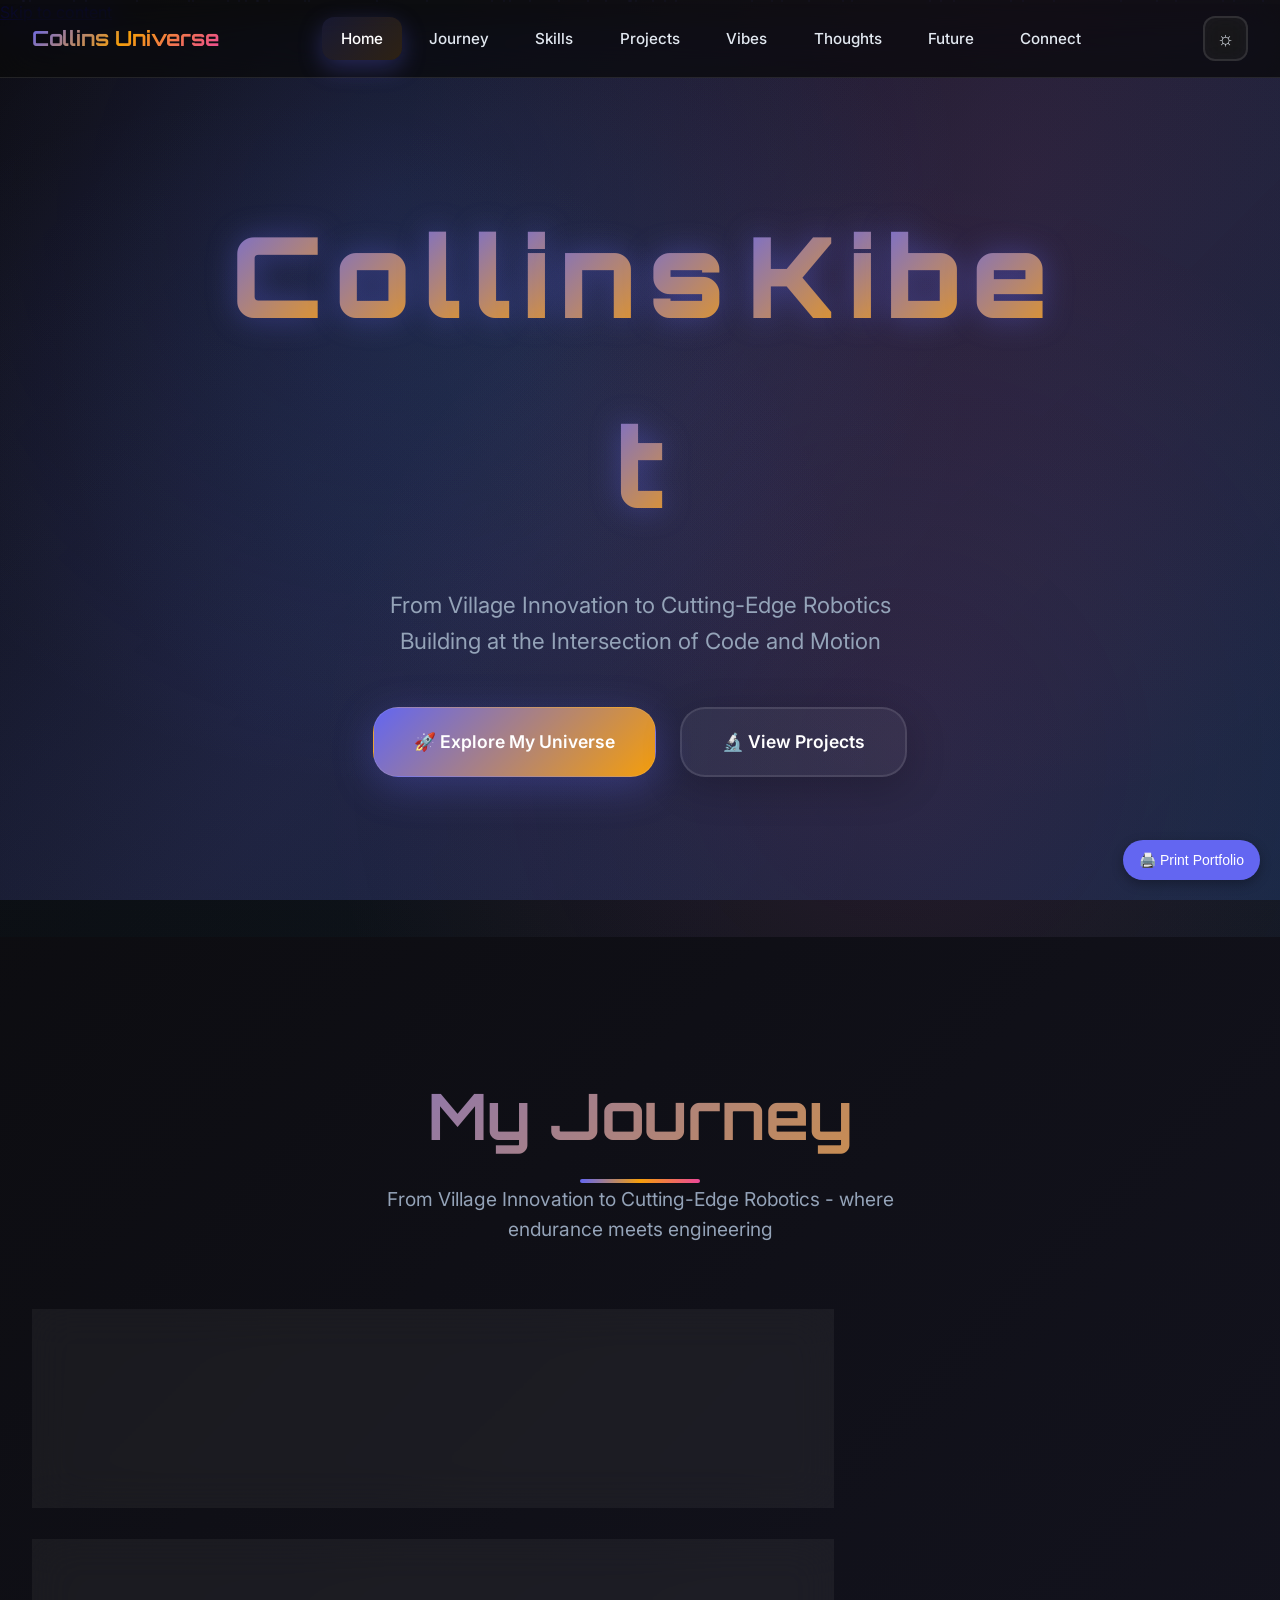
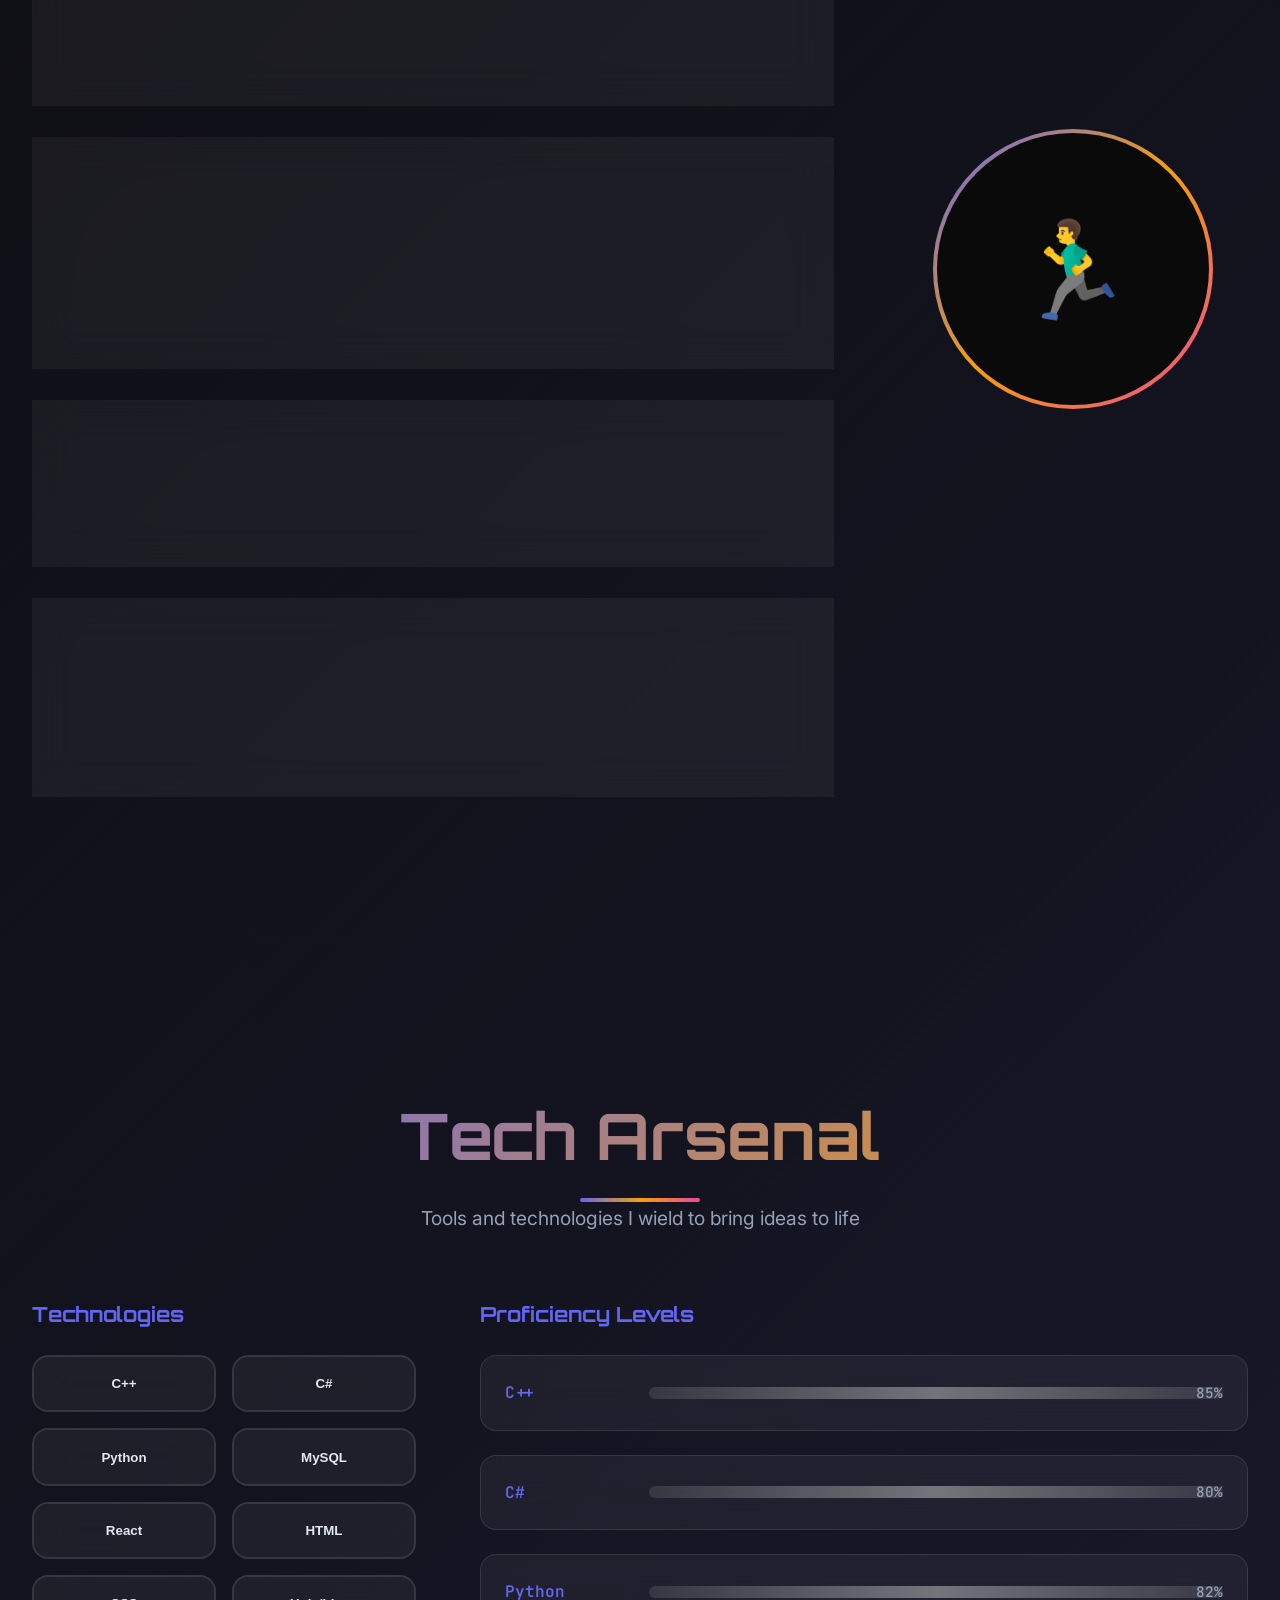
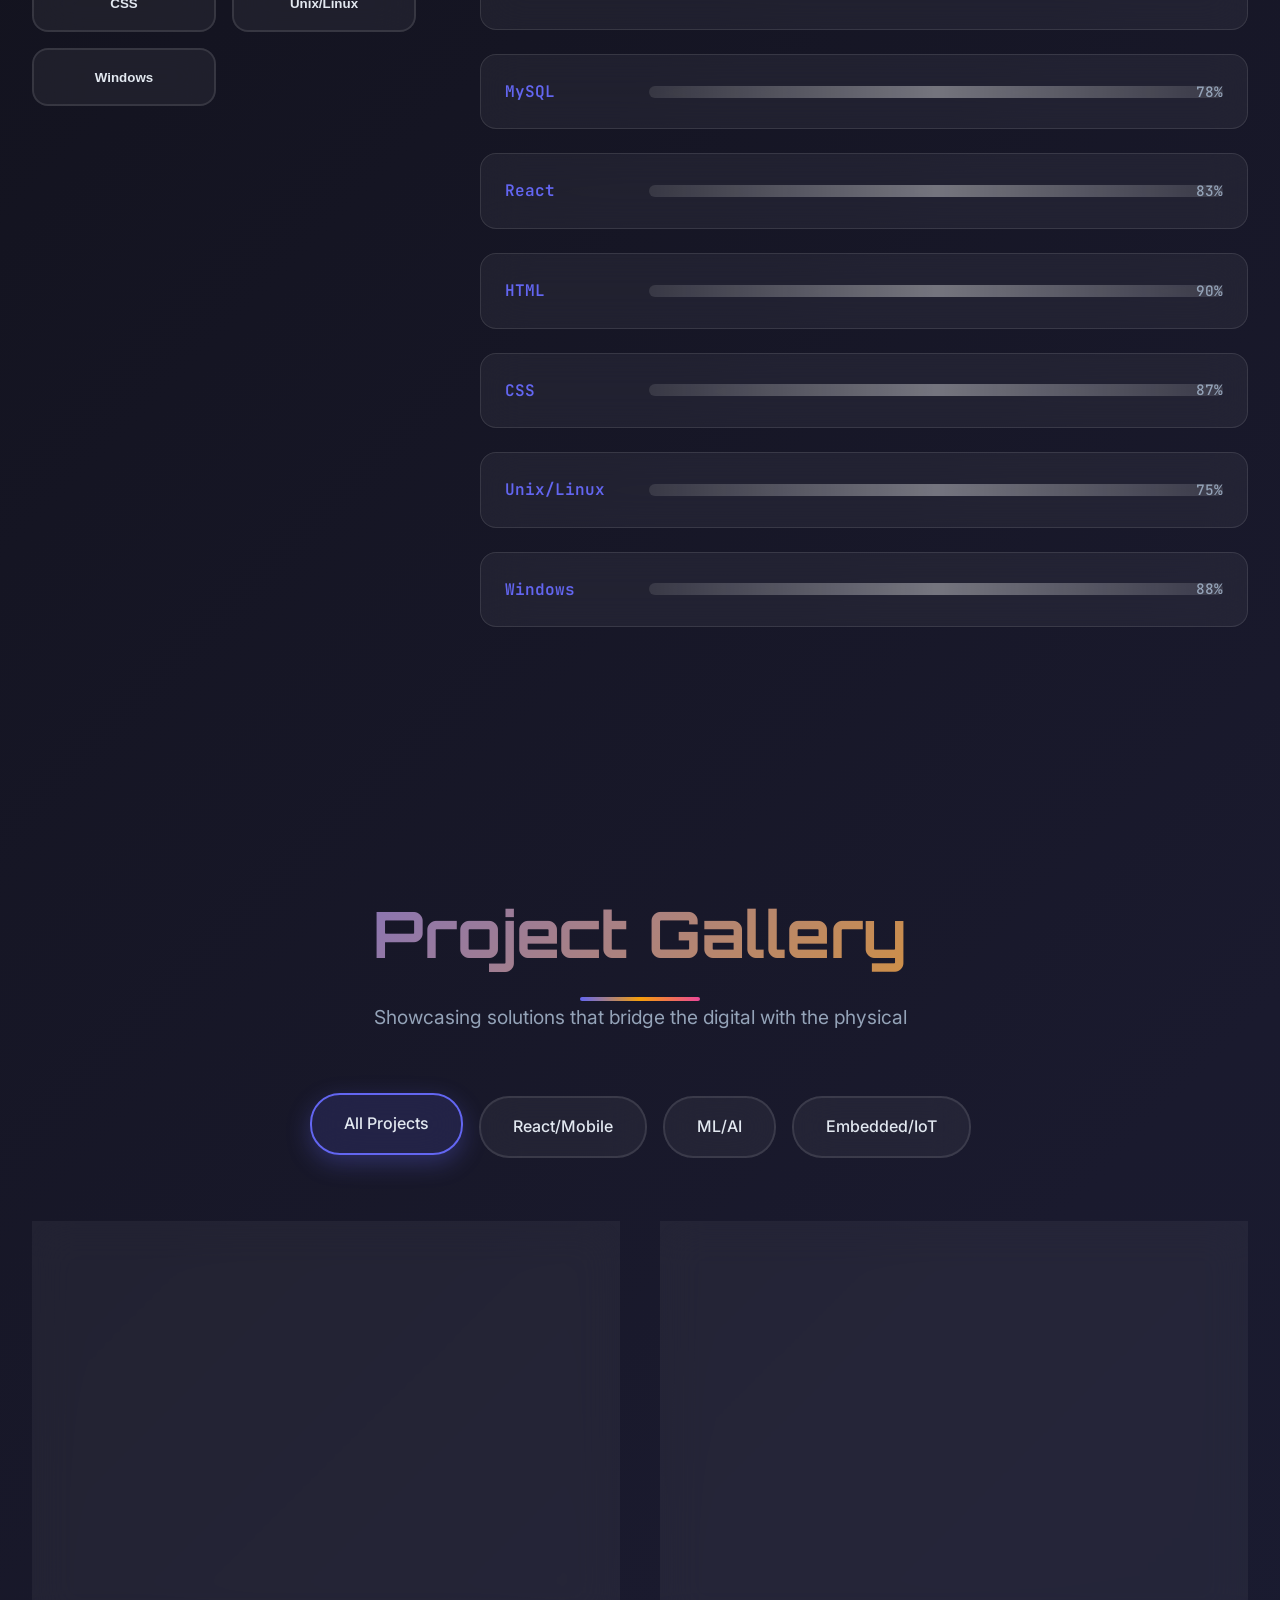
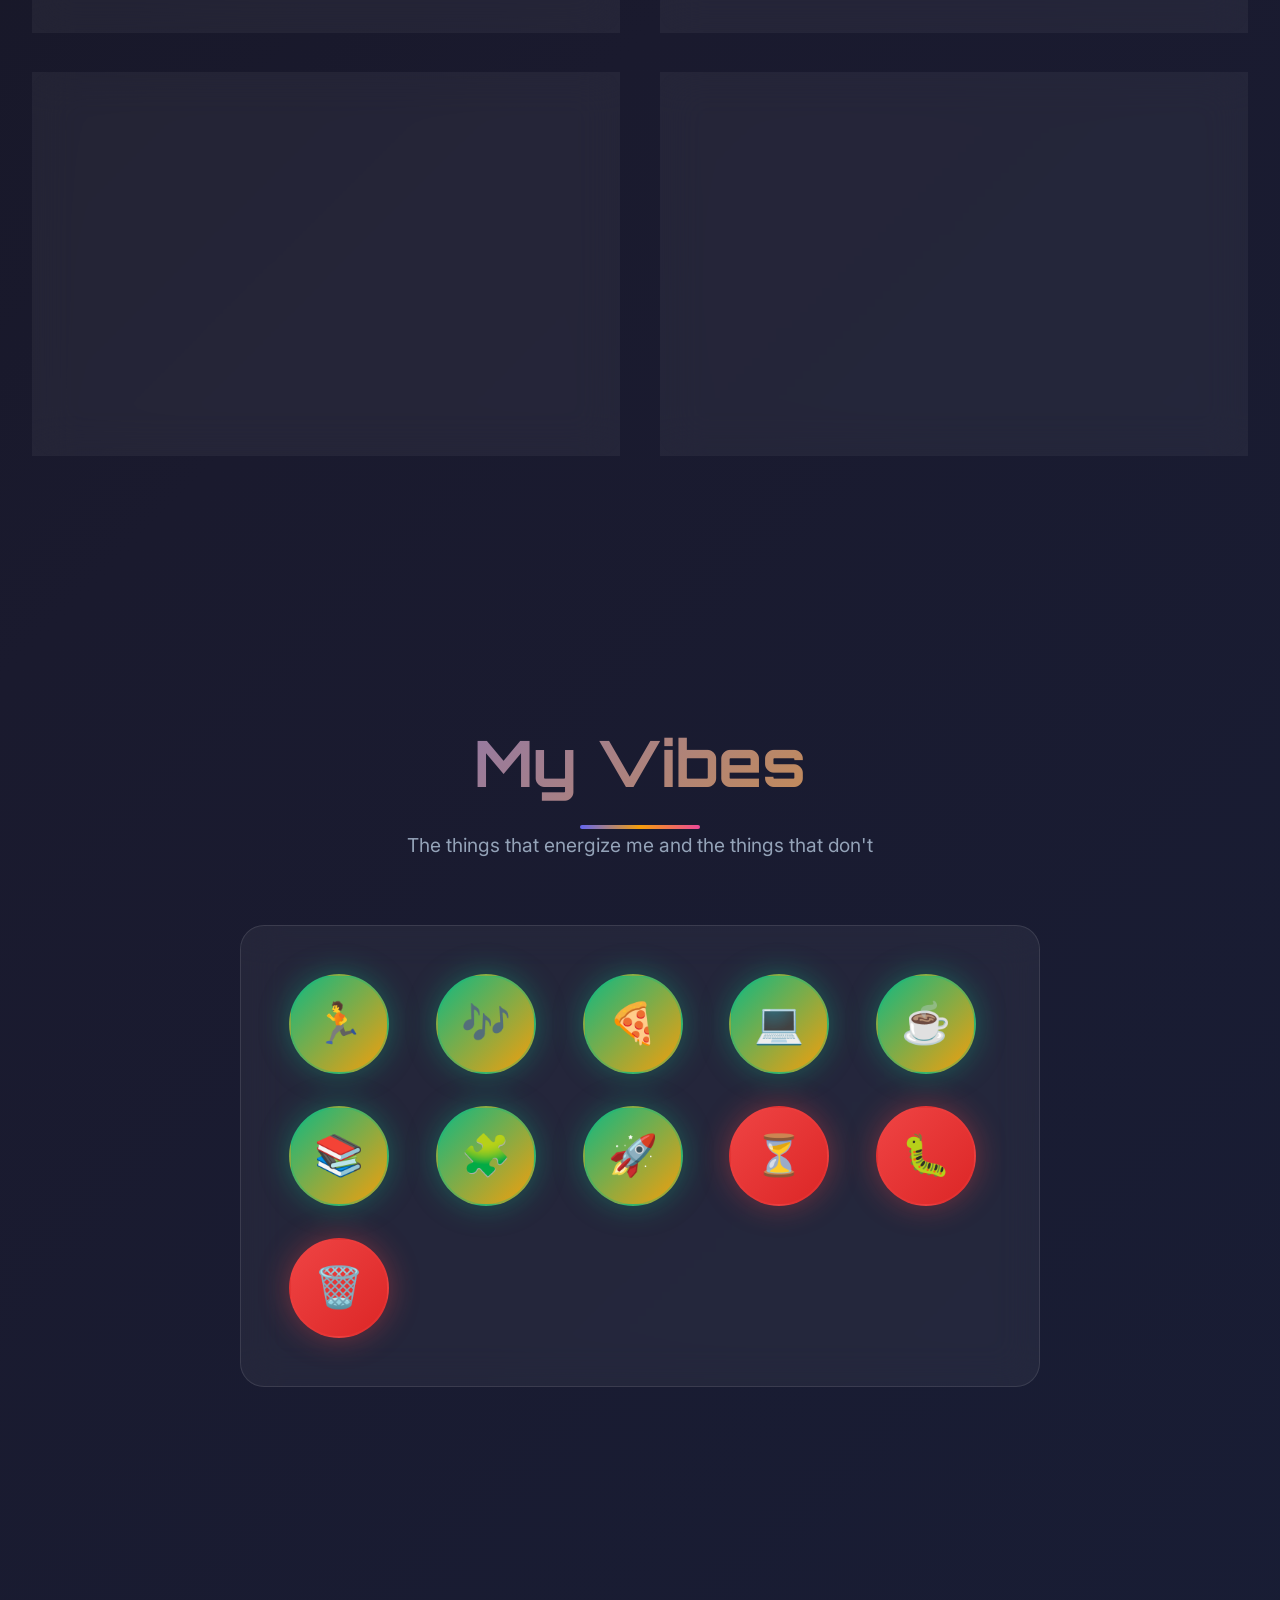
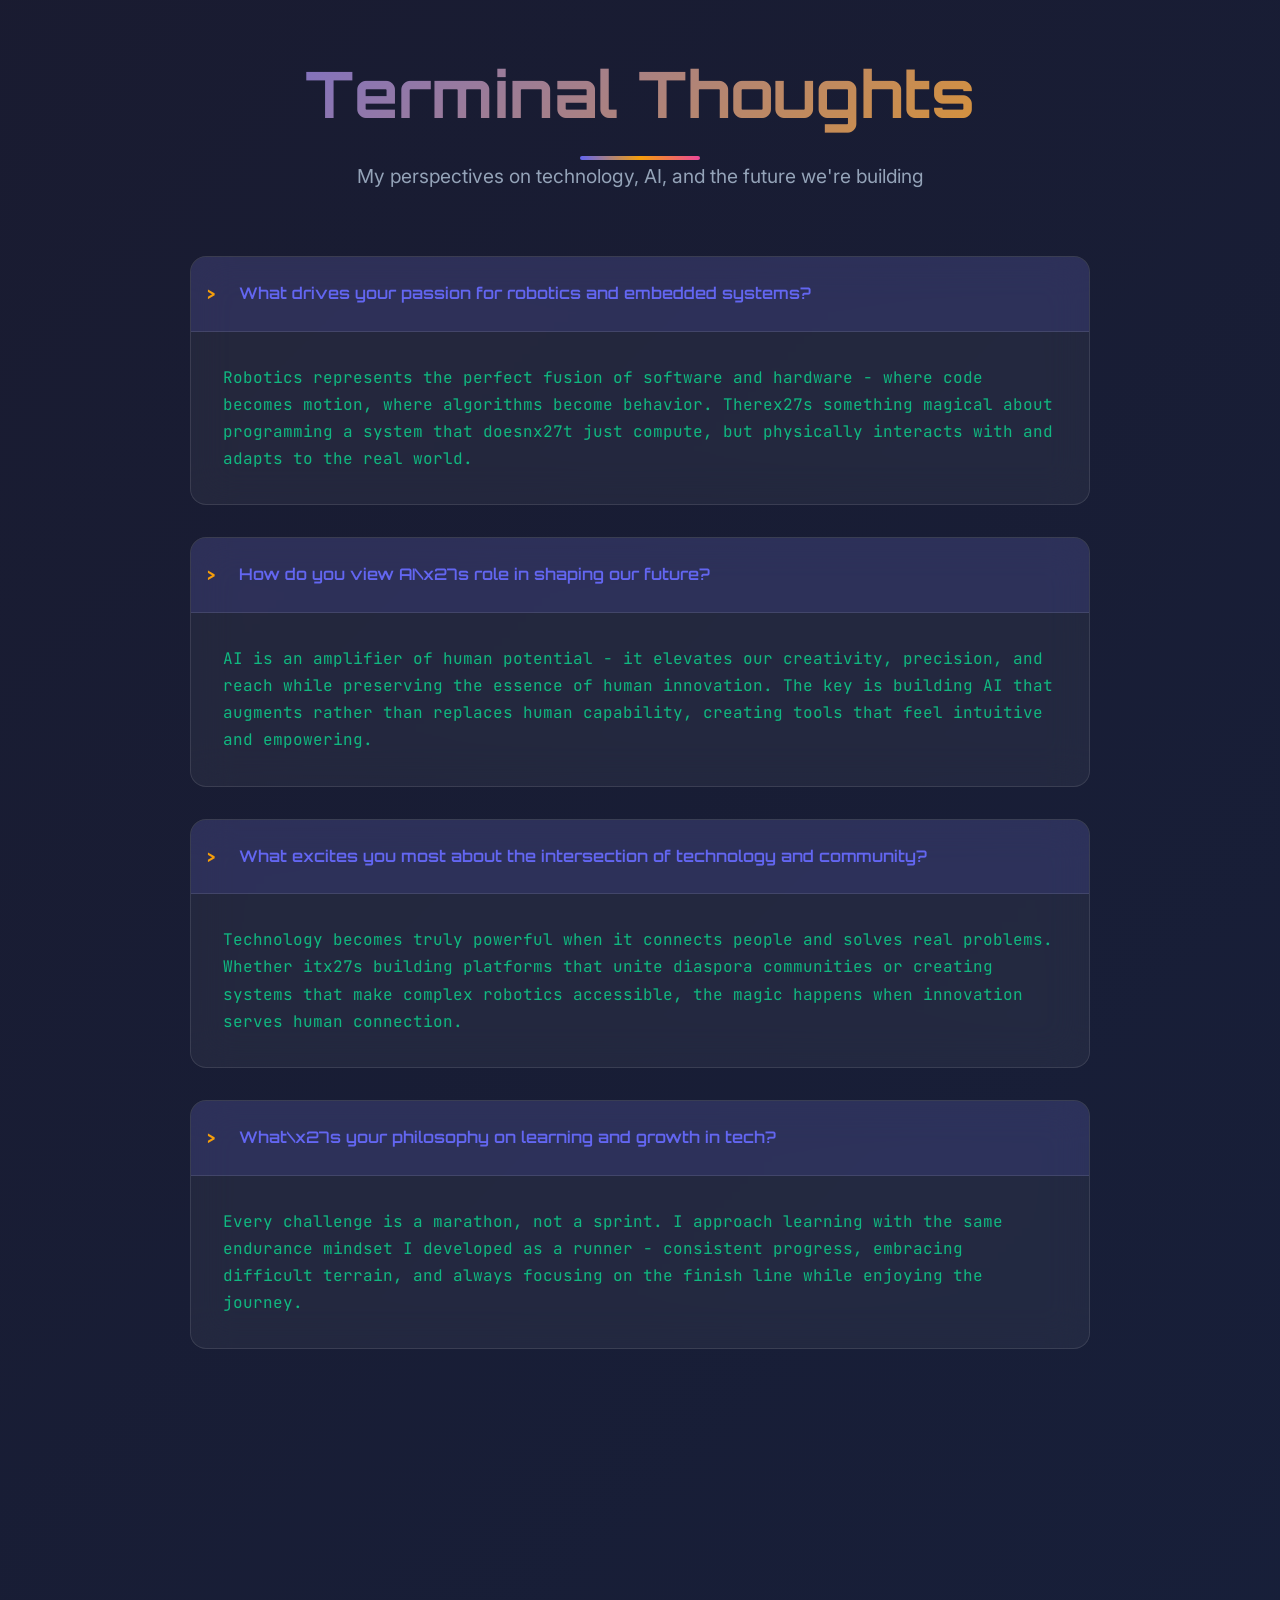
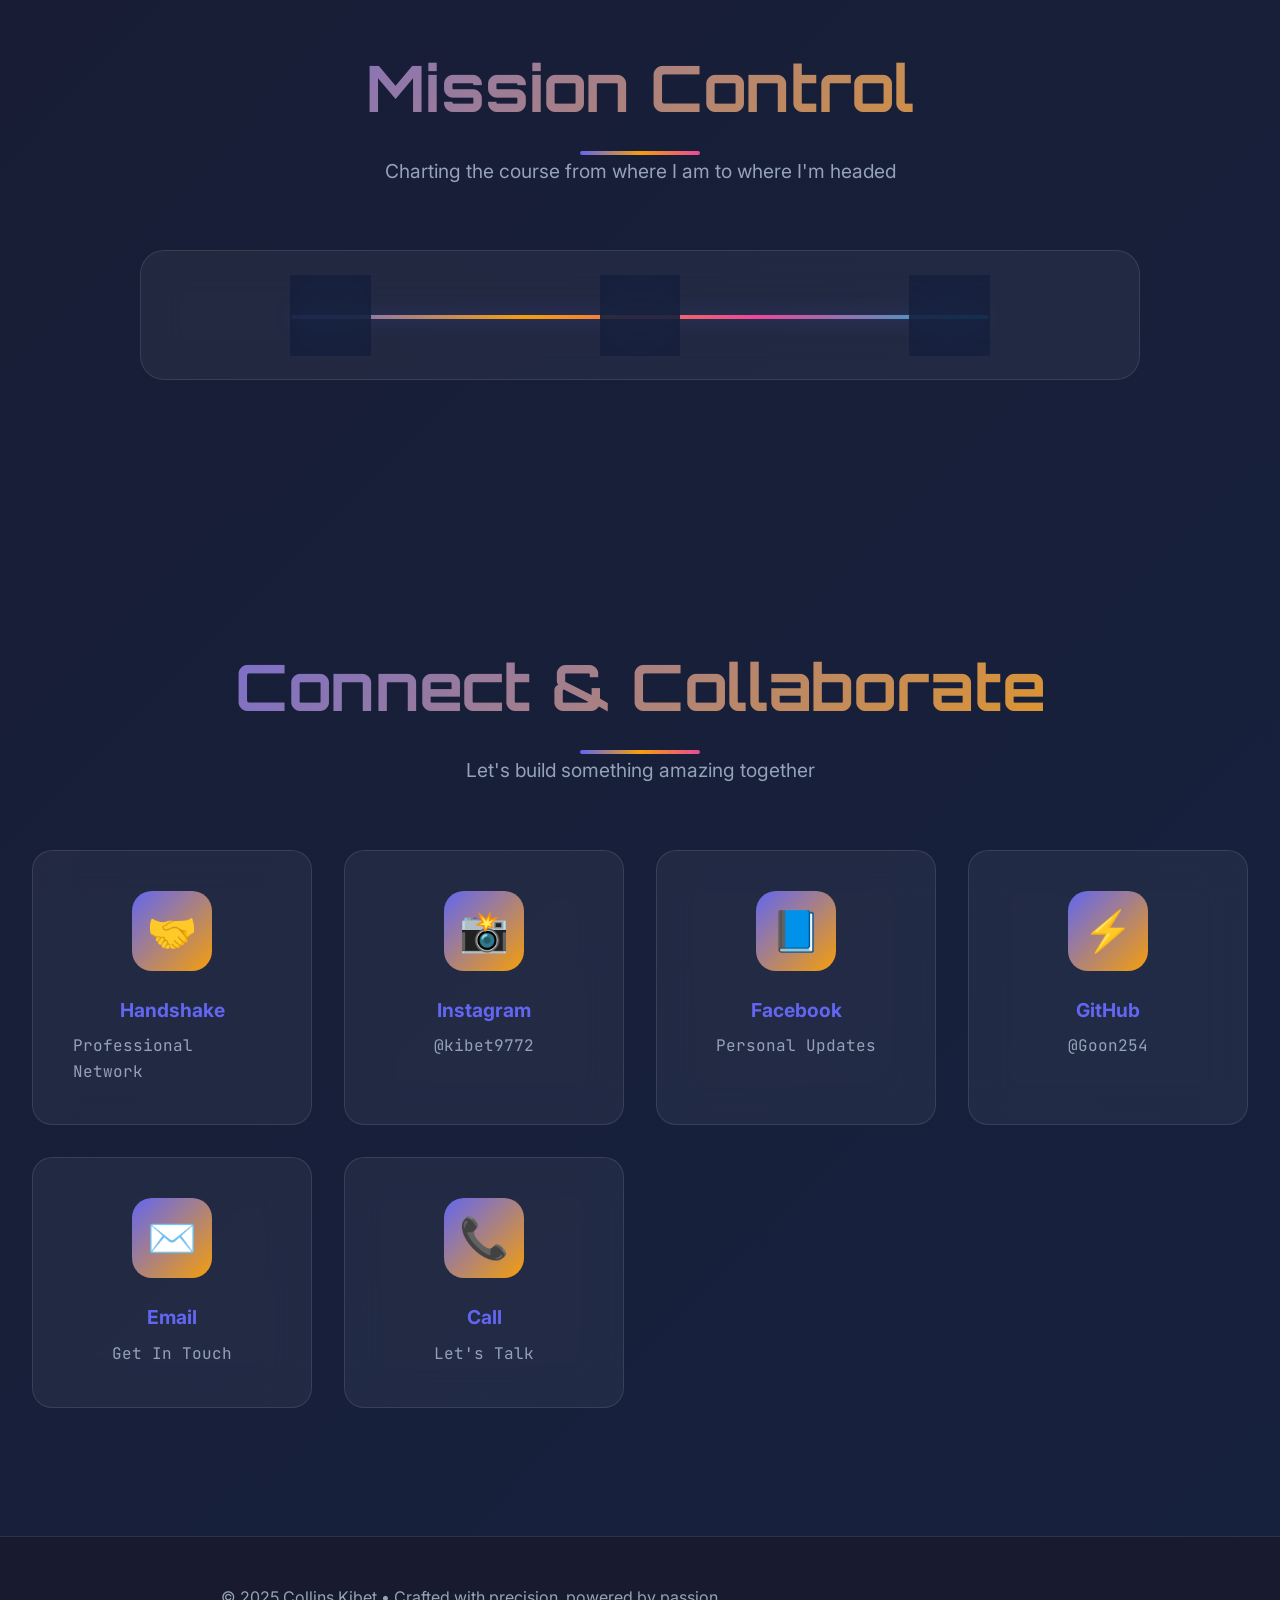
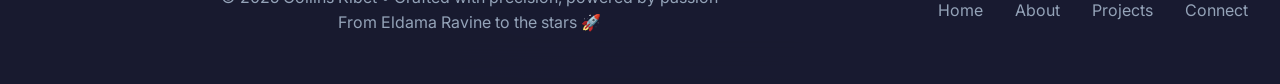
==== commit d7b576ec: "Update index.html" ====
--- a/index.html
+++ b/index.html
@@ -1645,22 +1645,20 @@
     <section id="about" class="section about loading" aria-label="About Me">
         <div class="section-header">
             <h2 class="section-title">My Journey</h2>
-            <p class="section-subtitle">From Eldama Ravine to the digital frontier - every challenge shaped the builder I am today</p>
-        </div>
-        <div class="about-content">
-            <div class="journey-text">
-                <p style="--i: 0">I was born and raised in Kaburwa, a small village in Eldama Ravine, where my parents instilled in me the value of education despite many challenges. Running to and from school every day sparked a passion for athletics that shaped my discipline and determination.</p>
-                
-                <p style="--i: 1">I later attended Chewoyet High School in Kapenguria, West Pokot — an environment full of obstacles that I learned to embrace and overcome. During high school, I represented my school in races and competitions, which became some of my most enjoyable and formative moments.</p>
-                
-                <p style="--i: 2">After graduation, my journey led me across the world when I earned a scholarship to study Computer Science at Southern New Hampshire University. This opportunity has been the most transformative milestone of my life — one that not only opened doors, but also allowed me to dream bigger than I ever imagined.</p>
-                
-                <p style="--i: 3">My curiosity for technology started early. Growing up, tech was rare, but whenever I encountered it, I was captivated — whether it was holding a relative's Nokia phone or playing the classic Snake game. That curiosity grew into a passion, and today, I design apps and write programs that once felt out of reach.</p>
-                
-                <p style="--i: 4">I believe this is only the beginning. Every challenge I've faced has prepared me for the future — one I know is filled with even greater opportunities to grow, innovate, and make an impact.</p>
-            </div>
-            
-            <div class="hero-visual">
+<p class="section-subtitle">From Village Innovation to Cutting-Edge Robotics - where endurance meets engineering</p>
+</div>
+<div class="about-content">
+    <div class="journey-text">
+        <p style="--i: 0">Growing up in Eldama Ravine, a small Kenyan village where resourcefulness wasn't optional, I learned that the best solutions come from combining persistence with creativity. Daily runs through rural landscapes taught me more than fitness; they taught me how to pace for the long haul and push through when it matters most.</p>
+        
+        <p style="--i: 1">As a software engineer specializing in robotics, I bring that same marathon mindset to every system I build. My work spans from community platforms like Event-Hive and Diaspora Link to the precise world of embedded systems and machine intelligence.</p>
+        
+        <p style="--i: 2">Whether I'm programming PID controllers for autonomous vehicle stabilization, implementing computer vision for real-time object recognition, or designing interfaces that make complex robotics feel intuitive, I'm driven by one goal: creating technology that doesn't just compute — it responds, adapts, and enhances human experience.</p>
+        
+        <p style="--i: 3">What sets me apart isn't just versatility across the full stack — from embedded C++ to modern web frameworks — it's my builder's philosophy: treating every challenge like a marathon, balancing calculated persistence with creative problem-solving.</p>
+        
+        <p style="--i: 4">Every project I tackle, from village innovation to cutting-edge robotics, reinforces my belief that the most powerful technology emerges when endurance meets engineering — always crossing the finish line with solutions that work in the real world.</p>
+    </div>            <div class="hero-visual">
                 <div class="avatar-container">
                     <div class="avatar-inner">
                         🏃‍♂️
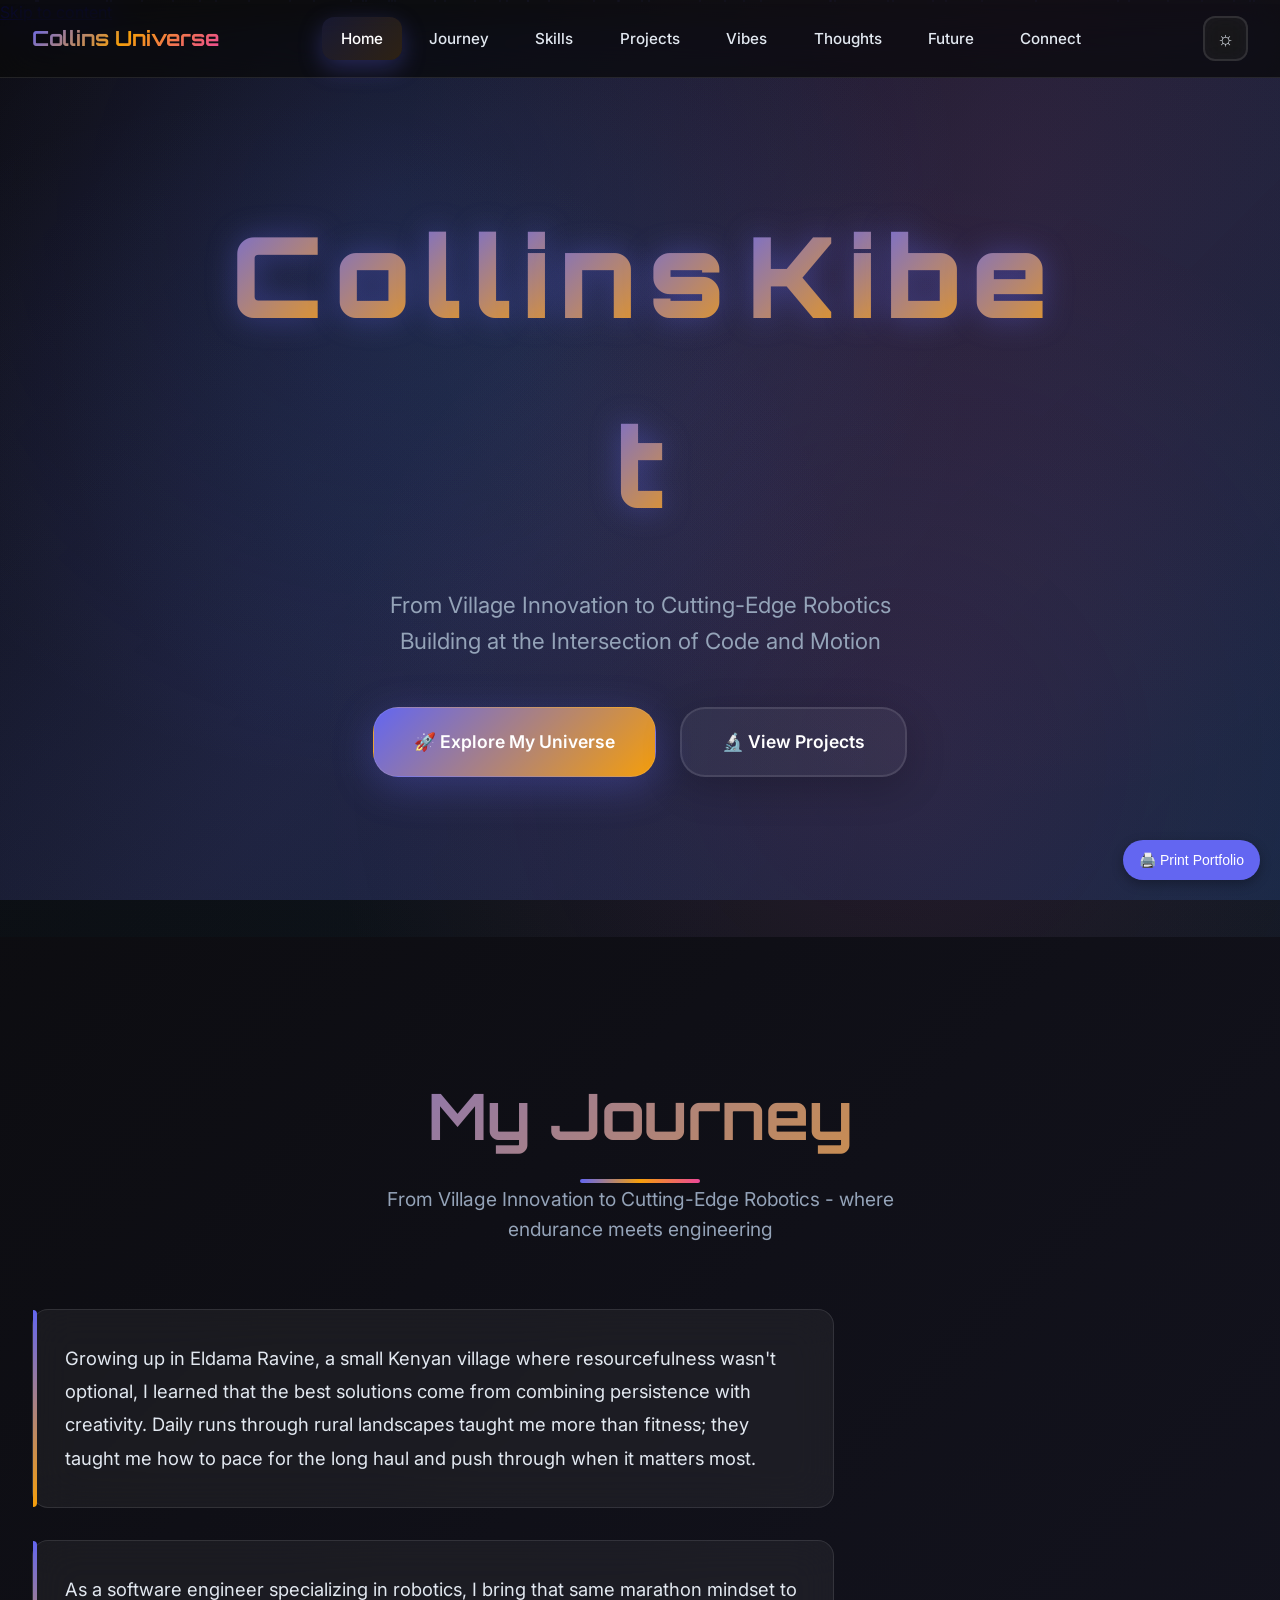
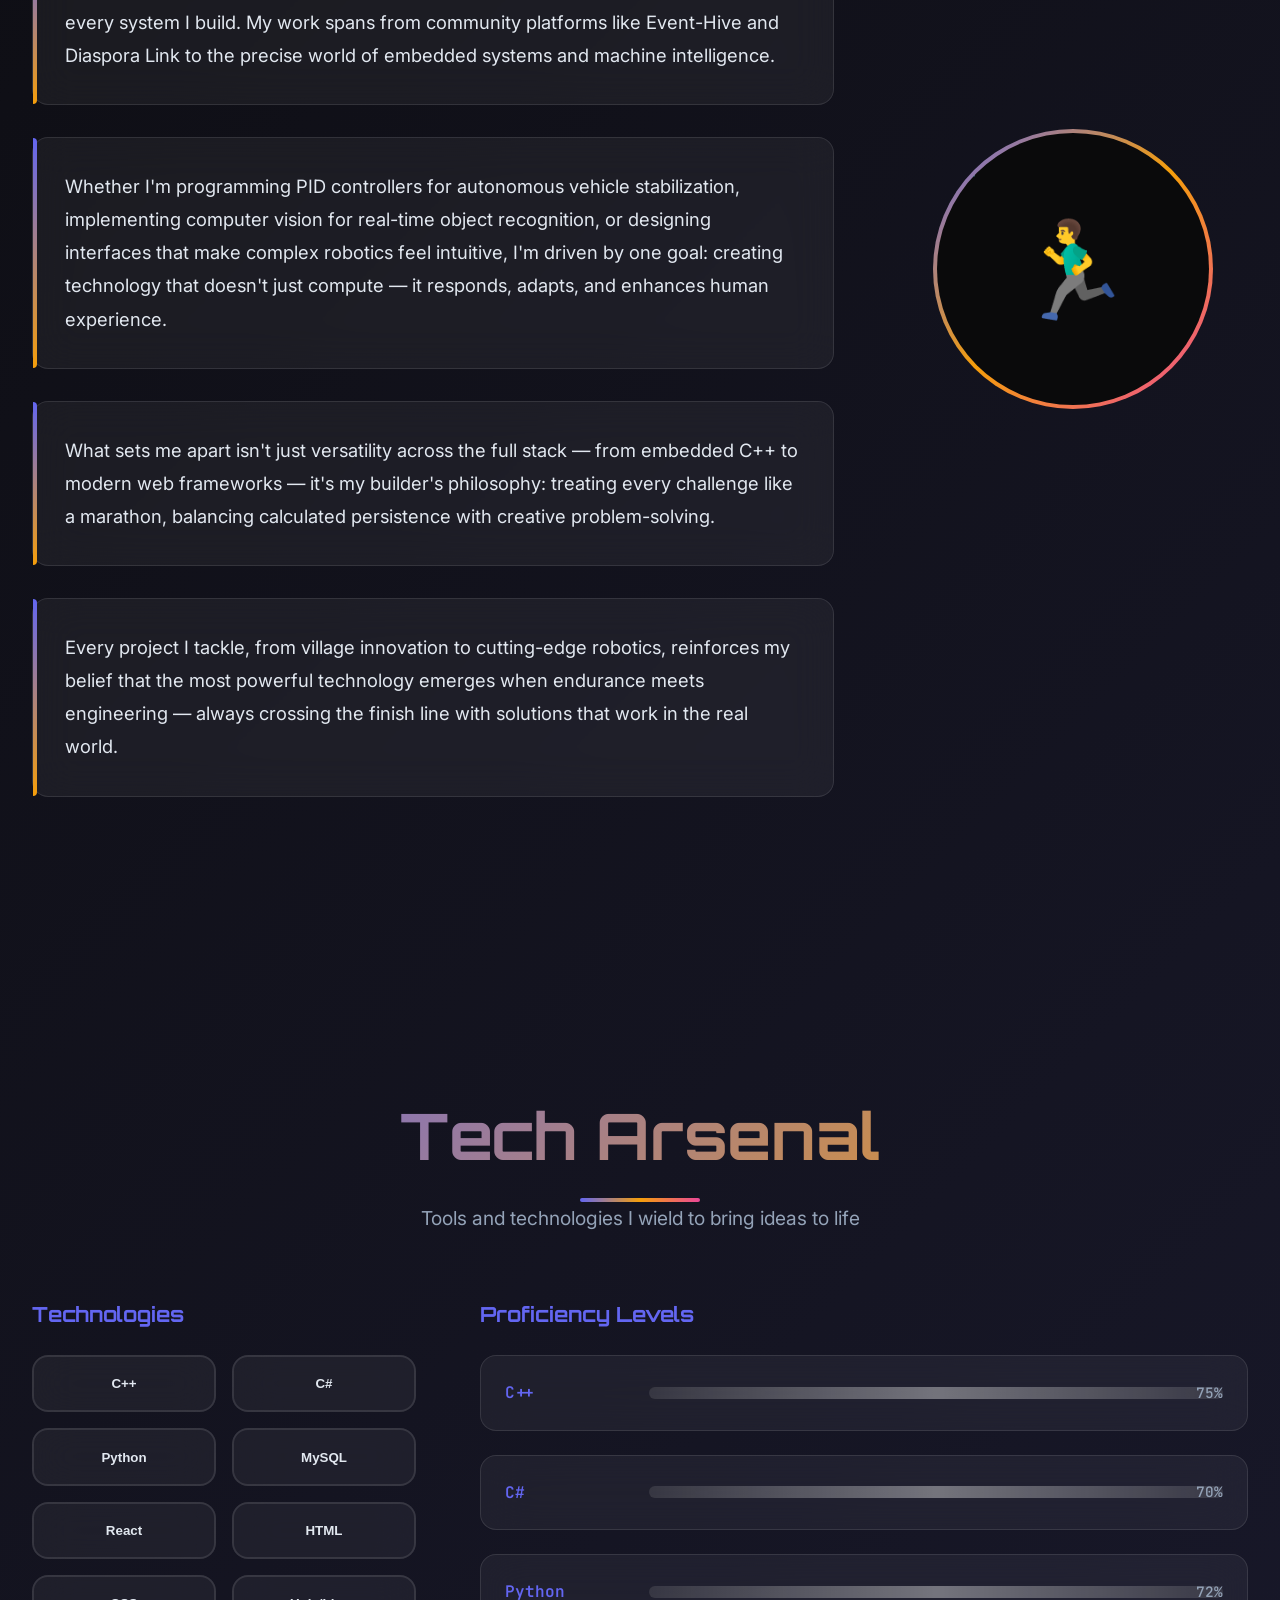
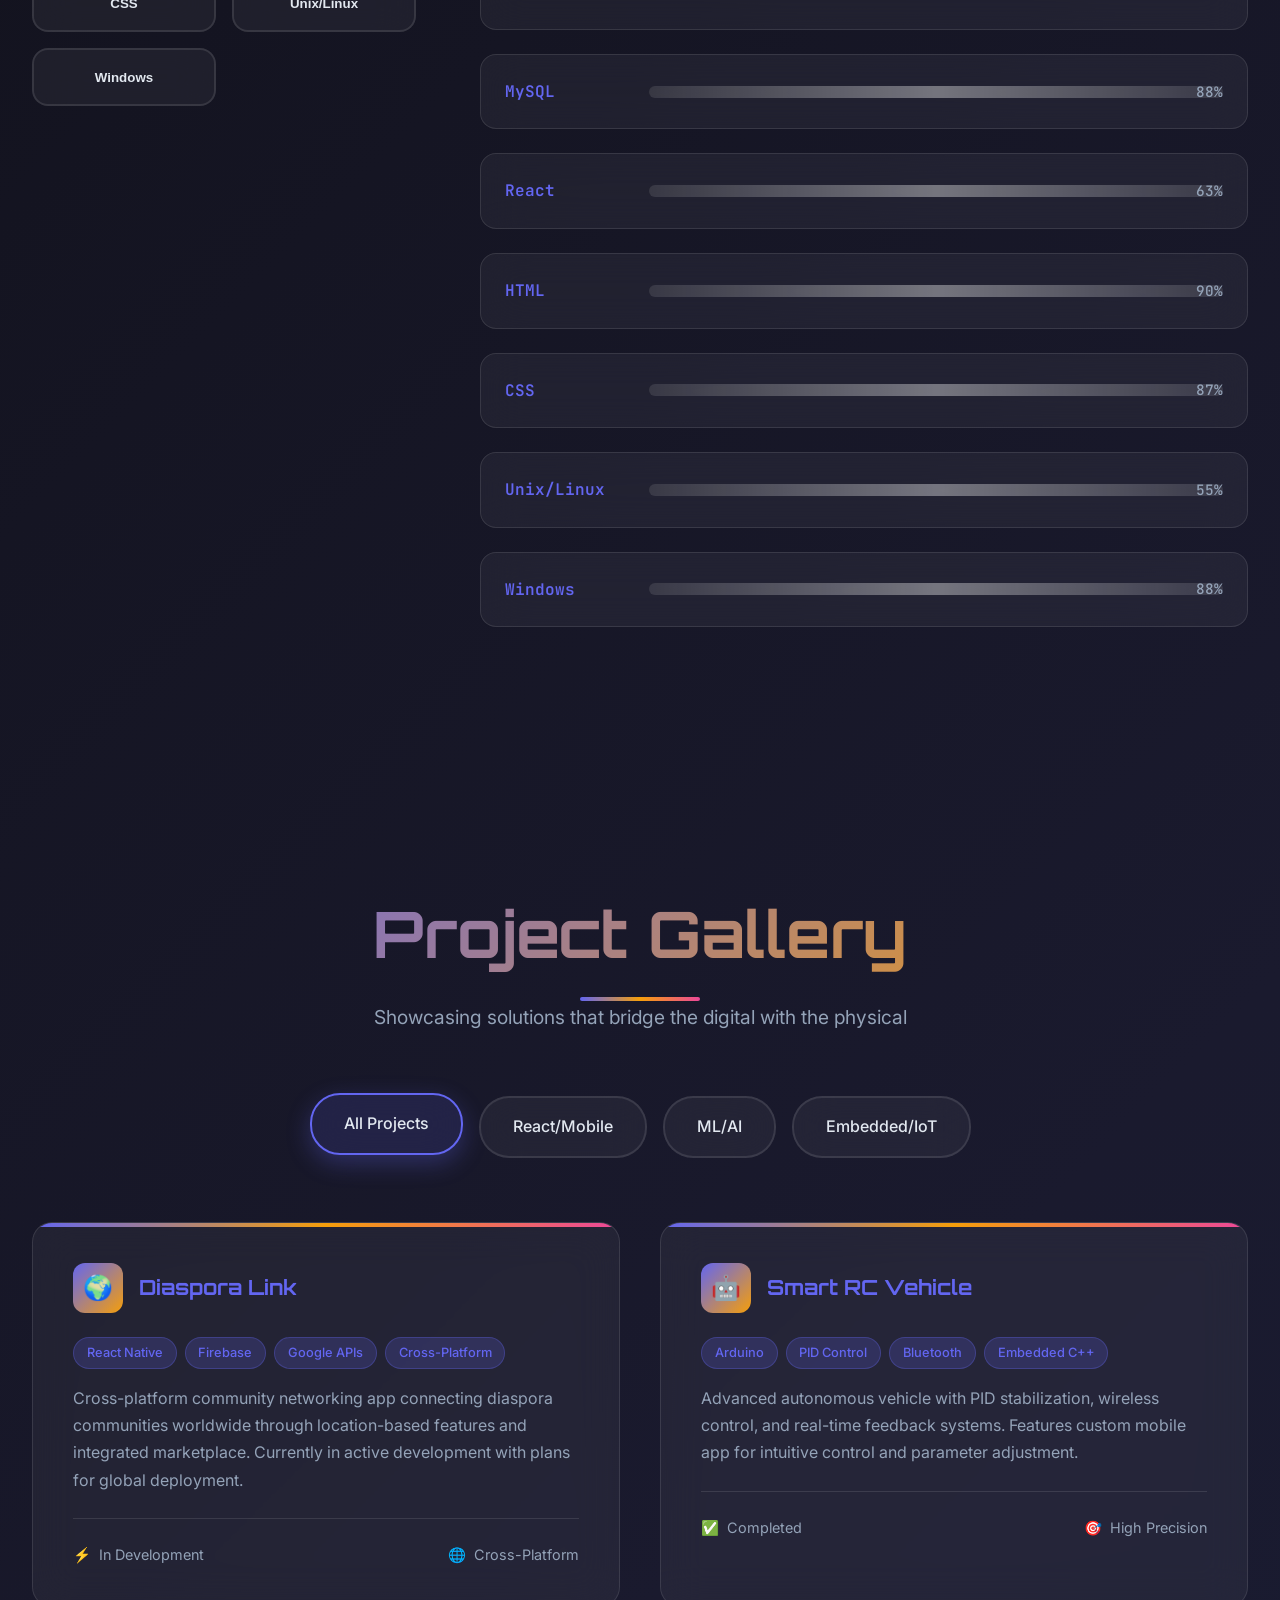
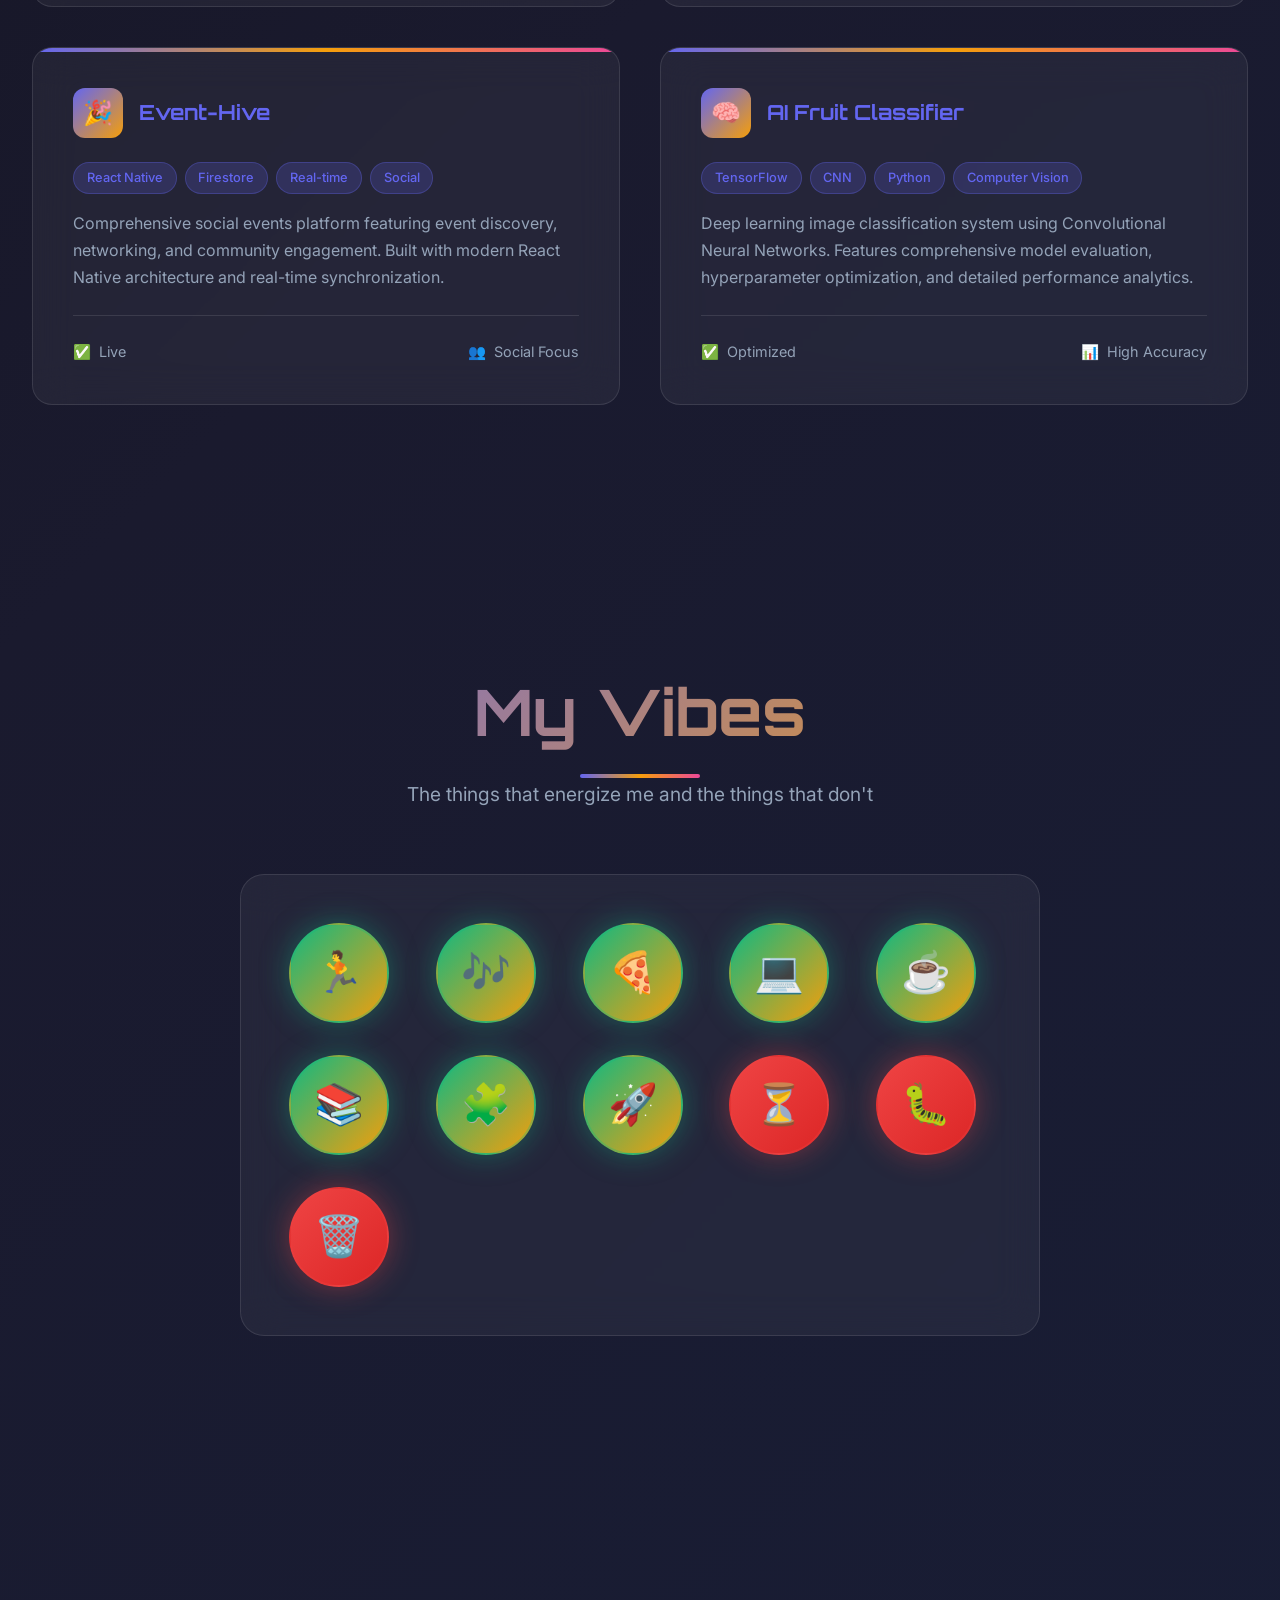
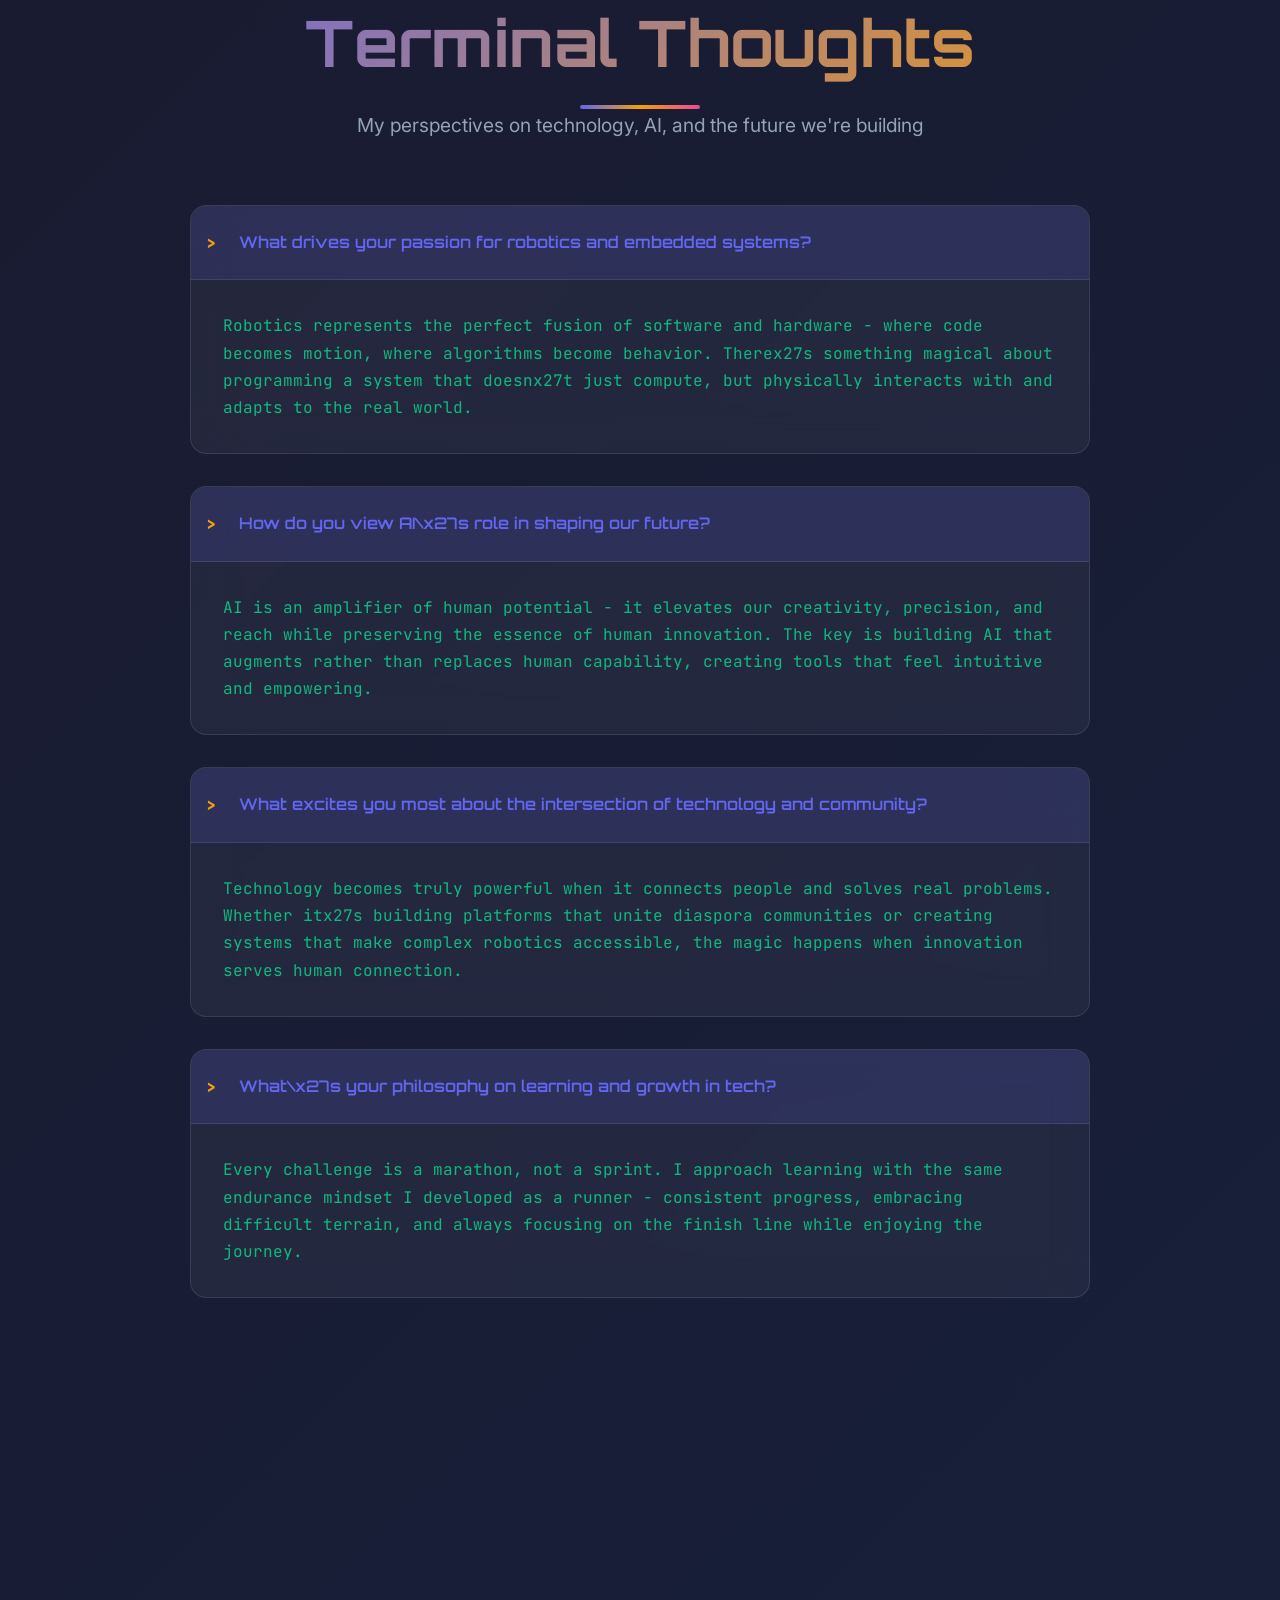
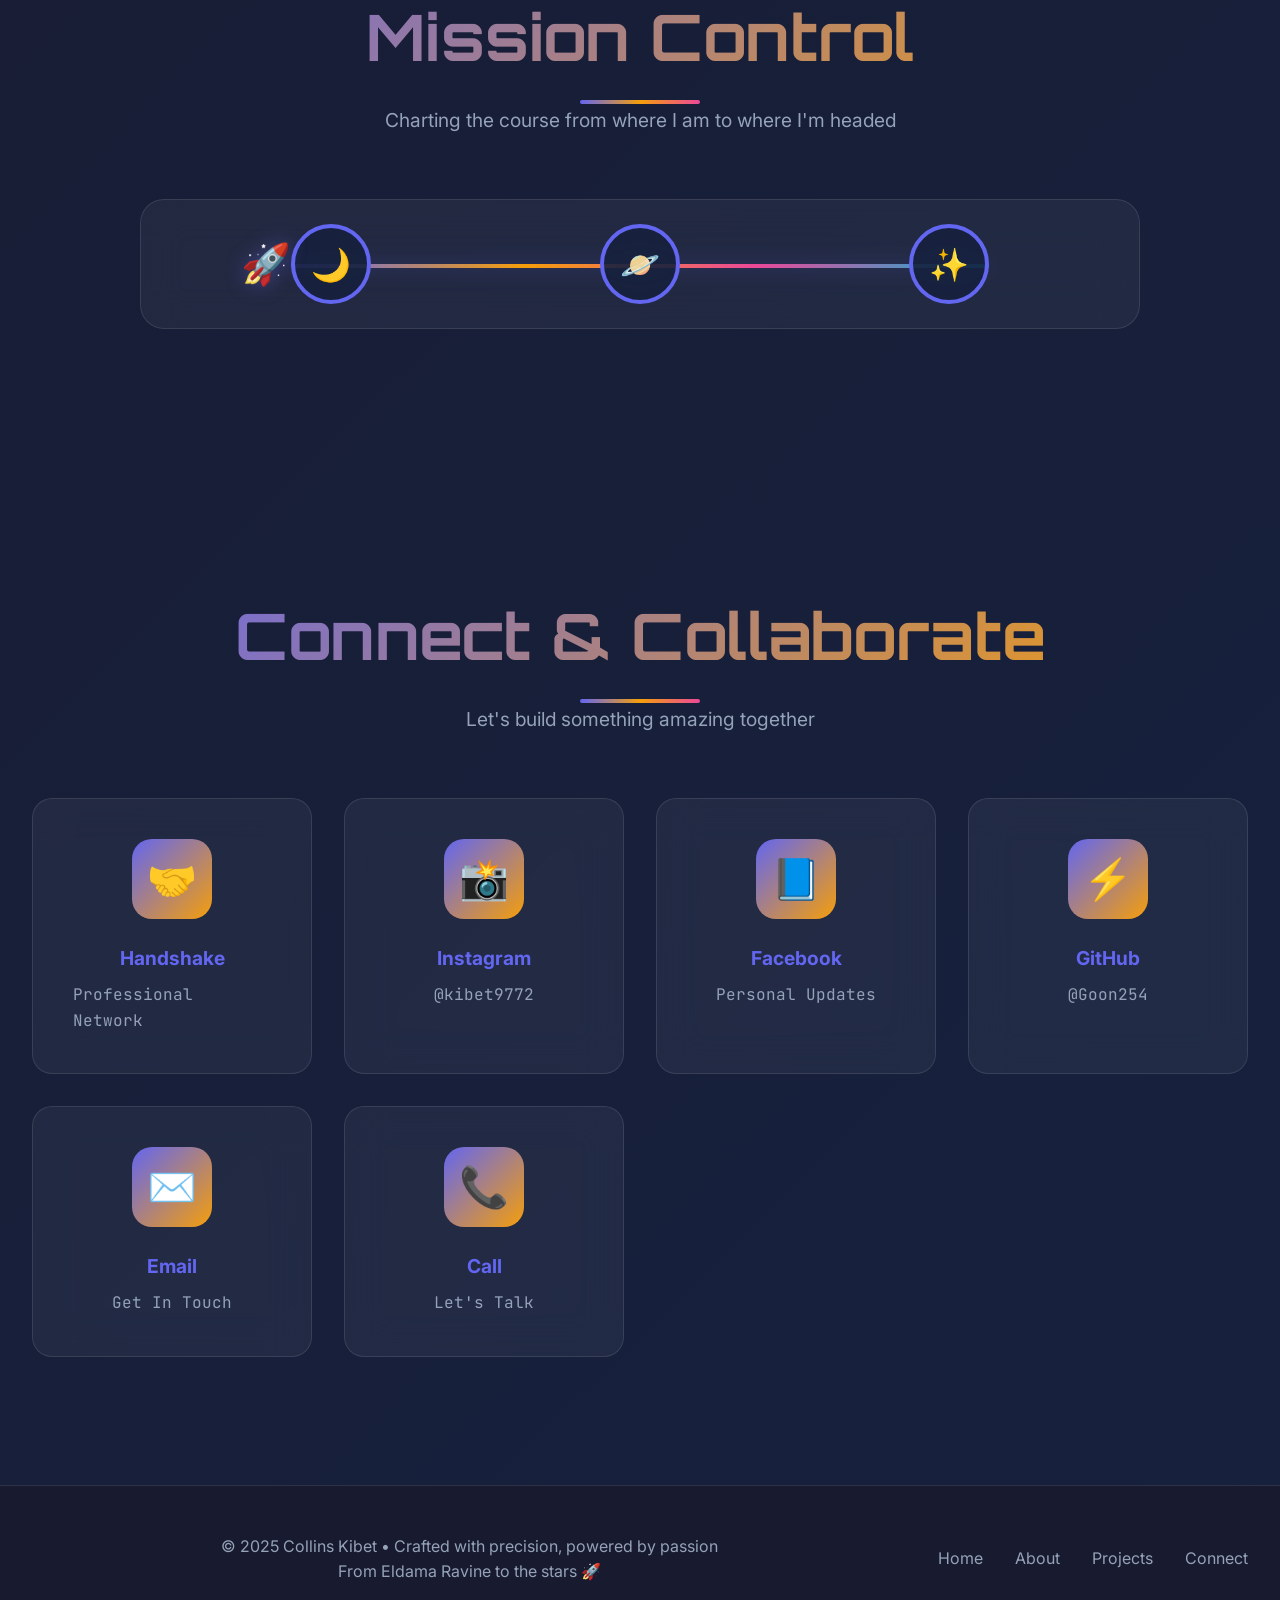
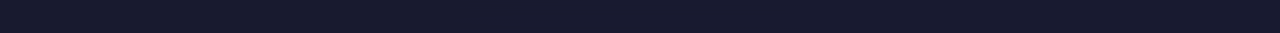
==== commit 09be40b4: "new pages Created new pages for me to be able to display my skills more through demonstrations of th" ====
--- a/index.html
+++ b/index.html
@@ -941,106 +941,19 @@
             color: var(--text-muted);
         }
 
-        .modal {
-            position: fixed;
-            top: 0;
-            left: 0;
-            width: 100%;
-            height: 100%;
-            background: rgba(0, 0, 0, 0.9);
-            backdrop-filter: blur(15px);
-            display: none;
-            align-items: center;
-            justify-content: center;
-            z-index: 2000;
-            opacity: 0;
-            transition: all 0.4s cubic-bezier(0.4, 0, 0.2, 1);
-        }
-
-        .modal-toggle:checked + .frame-inner + .modal {
-            display: flex;
-            opacity: 1;
-        }
-
-        .modal-content {
-            background: var(--surface-light);
-            padding: 3rem;
-            border-radius: 24px;
-            max-width: 700px;
-            margin: 2rem;
-            position: relative;
-            border: 1px solid var(--glass-border);
-            backdrop-filter: blur(20px);
-            animation: modalSlide 0.4s cubic-bezier(0.4, 0, 0.2, 1);
-            box-shadow: var(--shadow-lg);
-        }
-
-        @keyframes modalSlide {
-            from {
-                opacity: 0;
-                transform: scale(0.9) translateY(30px);
-            }
-            to {
-                opacity: 1;
-                transform: scale(1) translateY(0);
-            }
-        }
-
-        .modal-content h3 {
-            font-family: 'Orbitron', monospace;
-            color: var(--primary);
-            margin-bottom: 2rem;
-            font-size: 1.5rem;
-        }
-
-        .modal-content ul {
-            list-style: none;
-            padding-left: 0;
-        }
-
-        .modal-content li {
-            padding: 1rem 0;
-            padding-left: 2rem;
-            position: relative;
-            color: var(--text);
-            line-height: 1.6;
-            border-bottom: 1px solid var(--glass-border);
-        }
-
-        .modal-content li:last-child {
-            border-bottom: none;
-        }
-
-        .modal-content li::before {
-            content: '▸';
-            position: absolute;
-            left: 0;
-            color: var(--secondary);
-            font-weight: bold;
-            font-size: 1.2rem;
-        }
-
-        .close {
-            position: absolute;
-            top: 1.5rem;
-            right: 2rem;
-            font-size: 2rem;
-            cursor: pointer;
-            color: var(--text-muted);
-            transition: all 0.3s ease;
-            width: 40px;
-            height: 40px;
-            display: flex;
-            align-items: center;
-            justify-content: center;
-            border-radius: 50%;
-            background: rgba(255, 255, 255, 0.1);
-        }
-
-        .close:hover {
-            color: var(--warning);
-            background: rgba(239, 68, 68, 0.2);
-            transform: rotate(90deg);
+        /* Project card link styling */
+        .frame-inner {
+            text-decoration: none;
+            color: inherit;
+        }
+
+        .frame-inner:hover {
+            color: inherit;
+        }
+
+        .frame-inner:focus {
+            outline: 2px solid var(--primary);
+            outline-offset: 2px;
         }
 
         /* Enhanced Interactive Room */
@@ -1703,35 +1616,35 @@
                         <span class="meter-label">C++</span>
                         <div class="bar-container">
                             <div class="bar" style="--level: 85%"></div>
-                            <span class="percentage">85%</span>
+                            <span class="percentage">75%</span>
                         </div>
                     </div>
                     <div class="meter">
                         <span class="meter-label">C#</span>
                         <div class="bar-container">
                             <div class="bar" style="--level: 80%"></div>
-                            <span class="percentage">80%</span>
+                            <span class="percentage">70%</span>
                         </div>
                     </div>
                     <div class="meter">
                         <span class="meter-label">Python</span>
                         <div class="bar-container">
                             <div class="bar" style="--level: 82%"></div>
-                            <span class="percentage">82%</span>
+                            <span class="percentage">72%</span>
                         </div>
                     </div>
                     <div class="meter">
                         <span class="meter-label">MySQL</span>
                         <div class="bar-container">
                             <div class="bar" style="--level: 78%"></div>
-                            <span class="percentage">78%</span>
+                            <span class="percentage">88%</span>
                         </div>
                     </div>
                     <div class="meter">
                         <span class="meter-label">React</span>
                         <div class="bar-container">
                             <div class="bar" style="--level: 83%"></div>
-                            <span class="percentage">83%</span>
+                            <span class="percentage">63%</span>
                         </div>
                     </div>
                     <div class="meter">
@@ -1752,7 +1665,7 @@
                         <span class="meter-label">Unix/Linux</span>
                         <div class="bar-container">
                             <div class="bar" style="--level: 75%"></div>
-                            <span class="percentage">75%</span>
+                            <span class="percentage">55%</span>
                         </div>
                     </div>
                     <div class="meter">
@@ -1782,8 +1695,7 @@
         <div class="gallery">
             <!-- Diaspora Link Project -->
             <article class="frame" data-tags="react">
-                <input type="checkbox" id="proj-diaspora" class="modal-toggle" aria-hidden="true">
-                <label class="frame-inner" for="proj-diaspora" tabindex="0">
+                <a href="projects/diaspora-link.html" class="frame-inner" tabindex="0">
                     <div class="project-header">
                         <div class="project-icon">🌍</div>
                         <h3>Diaspora Link</h3>
@@ -1805,27 +1717,12 @@
                             <span>Cross-Platform</span>
                         </div>
                     </div>
-                </label>
-                <label class="modal" for="proj-diaspora">
-                    <div class="modal-content" role="dialog" aria-modal="true" aria-labelledby="proj-diaspora-title">
-                        <h3 id="proj-diaspora-title">Diaspora Link – Global Community Platform</h3>
-                        <ul>
-                            <li>Connecting diaspora communities globally with location-based group chats and networking features</li>
-                            <li>Integrated Google APIs for precise geolocation services (e.g., Kenyans in Manchester, USA)</li>
-                            <li>Comprehensive marketplace with Housing, Jobs, and Rides modules featuring advanced listing management</li>
-                            <li>Firebase backend architecture for authentication, real-time data storage, and instant updates</li>
-                            <li>Cross-platform compatibility using React Native for iOS and Android deployment</li>
-                            <li>Advanced search and filtering system for personalized community discovery</li>
-                        </ul>
-                        <span class="close">×</span>
-                    </div>
-                </label>
+                </a>
             </article>
 
             <!-- RC Vehicle Project -->
             <article class="frame" data-tags="embedded">
-                <input type="checkbox" id="proj-rc-car" class="modal-toggle" aria-hidden="true">
-                <label class="frame-inner" for="proj-rc-car" tabindex="0">
+                <a href="projects/smart-rc-vehicle.html" class="frame-inner" tabindex="0">
                     <div class="project-header">
                         <div class="project-icon">🤖</div>
                         <h3>Smart RC Vehicle</h3>
@@ -1847,27 +1744,12 @@
                             <span>High Precision</span>
                         </div>
                     </div>
-                </label>
-                <label class="modal" for="proj-rc-car">
-                    <div class="modal-content" role="dialog" aria-modal="true" aria-labelledby="proj-rc-car-title">
-                        <h3 id="proj-rc-car-title">Smart RC Vehicle with PID Control</h3>
-                        <ul>
-                            <li>Remote-controlled vehicle with wireless joystick interface for precise motor and directional control</li>
-                            <li>Arduino Nano microcontroller integrated with HC-05 Bluetooth modules for reliable communication</li>
-                            <li>Advanced PID (Proportional-Integral-Derivative) control algorithm for enhanced stability and responsiveness</li>
-                            <li>LED status indicators providing real-time system feedback and operational diagnostics</li>
-                            <li>Custom mobile application for intuitive vehicle control and parameter adjustment</li>
-                            <li>Real-time sensor data processing for obstacle detection and avoidance capabilities</li>
-                        </ul>
-                        <span class="close">×</span>
-                    </div>
-                </label>
+                </a>
             </article>
 
             <!-- Event-Hive Project -->
             <article class="frame" data-tags="react">
-                <input type="checkbox" id="proj-event-hive" class="modal-toggle" aria-hidden="true">
-                <label class="frame-inner" for="proj-event-hive" tabindex="0">
+                <a href="projects/event-hive.html" class="frame-inner" tabindex="0">
                     <div class="project-header">
                         <div class="project-icon">🎉</div>
                         <h3>Event-Hive</h3>
@@ -1889,27 +1771,12 @@
                             <span>Social Focus</span>
                         </div>
                     </div>
-                </label>
-                <label class="modal" for="proj-event-hive">
-                    <div class="modal-content" role="dialog" aria-modal="true" aria-labelledby="proj-event-hive-title">
-                        <h3 id="proj-event-hive-title">Event-Hive – Social Event Platform</h3>
-                        <ul>
-                            <li>End-to-end application featuring event discovery, social connections, and interactive community feeds</li>
-                            <li>Firestore database integration for real-time updates and seamless data synchronization across devices</li>
-                            <li>Modern UI/UX design with smooth animations, gradient backgrounds, and intuitive tab navigation</li>
-                            <li>Advanced search and filtering capabilities for personalized event recommendations</li>
-                            <li>Social networking features including user profiles, messaging, and event check-ins</li>
-                            <li>Push notifications system for event updates and social interactions</li>
-                        </ul>
-                        <span class="close">×</span>
-                    </div>
-                </label>
+                </a>
             </article>
 
             <!-- ML Fruit Classification -->
             <article class="frame" data-tags="ml">
-                <input type="checkbox" id="proj-fruit-ml" class="modal-toggle" aria-hidden="true">
-                <label class="frame-inner" for="proj-fruit-ml" tabindex="0">
+                <a href="projects/ai-fruit-classifier.html" class="frame-inner" tabindex="0">
                     <div class="project-header">
                         <div class="project-icon">🧠</div>
                         <h3>AI Fruit Classifier</h3>
@@ -1931,21 +1798,7 @@
                             <span>High Accuracy</span>
                         </div>
                     </div>
-                </label>
-                <label class="modal" for="proj-fruit-ml">
-                    <div class="modal-content" role="dialog" aria-modal="true" aria-labelledby="proj-fruit-ml-title">
-                        <h3 id="proj-fruit-ml-title">AI Fruit Classification System</h3>
-                        <ul>
-                            <li>Developed and trained Convolutional Neural Network (CNN) for accurate fruit image classification using TensorFlow/Keras</li>
-                            <li>Implemented comprehensive hyperparameter tuning and model optimization techniques for enhanced performance</li>
-                            <li>Generated detailed accuracy reports and confusion matrices to analyze model performance and guide improvements</li>
-                            <li>Data preprocessing pipeline including image augmentation and normalization for robust training</li>
-                            <li>Model evaluation using cross-validation and performance metrics analysis</li>
-                            <li>Real-time inference capabilities with optimized model deployment strategies</li>
-                        </ul>
-                        <span class="close">×</span>
-                    </div>
-                </label>
+                </a>
             </article>
         </div>
     </section>
@@ -2044,7 +1897,7 @@
                 <span class="name">Email</span>
                 <span class="url">Get In Touch</span>
             </a>
-            <a class="social-card" href="tel:+1234567890" aria-label="Call Collins">
+            <a class="social-card" href="tel:+1 6033381650" aria-label="Call Collins">
                 <span class="icon">📞</span>
                 <span class="name">Call</span>
                 <span class="url">Let's Talk</span>
@@ -2275,20 +2128,15 @@
             }
         }
 
-        // Enhanced modal system
-        document.addEventListener('click', function(e) {
-            if (e.target.classList.contains('close') || e.target.classList.contains('modal')) {
-                const modals = document.querySelectorAll('.modal-toggle');
-                modals.forEach(modal => modal.checked = false);
-            }
-        });
-
-        // Enhanced keyboard navigation
-        document.addEventListener('keydown', function(e) {
-            if (e.key === 'Escape') {
-                const modals = document.querySelectorAll('.modal-toggle');
-                modals.forEach(modal => modal.checked = false);
-            }
+        // Enhanced project card interactions
+        document.querySelectorAll('.frame').forEach(frame => {
+            frame.addEventListener('mouseenter', function() {
+                this.style.transform = 'translateY(-10px) scale(1.02)';
+            });
+            
+            frame.addEventListener('mouseleave', function() {
+                this.style.transform = '';
+            });
         });
 
         // Enhanced orb interactions with haptic feedback
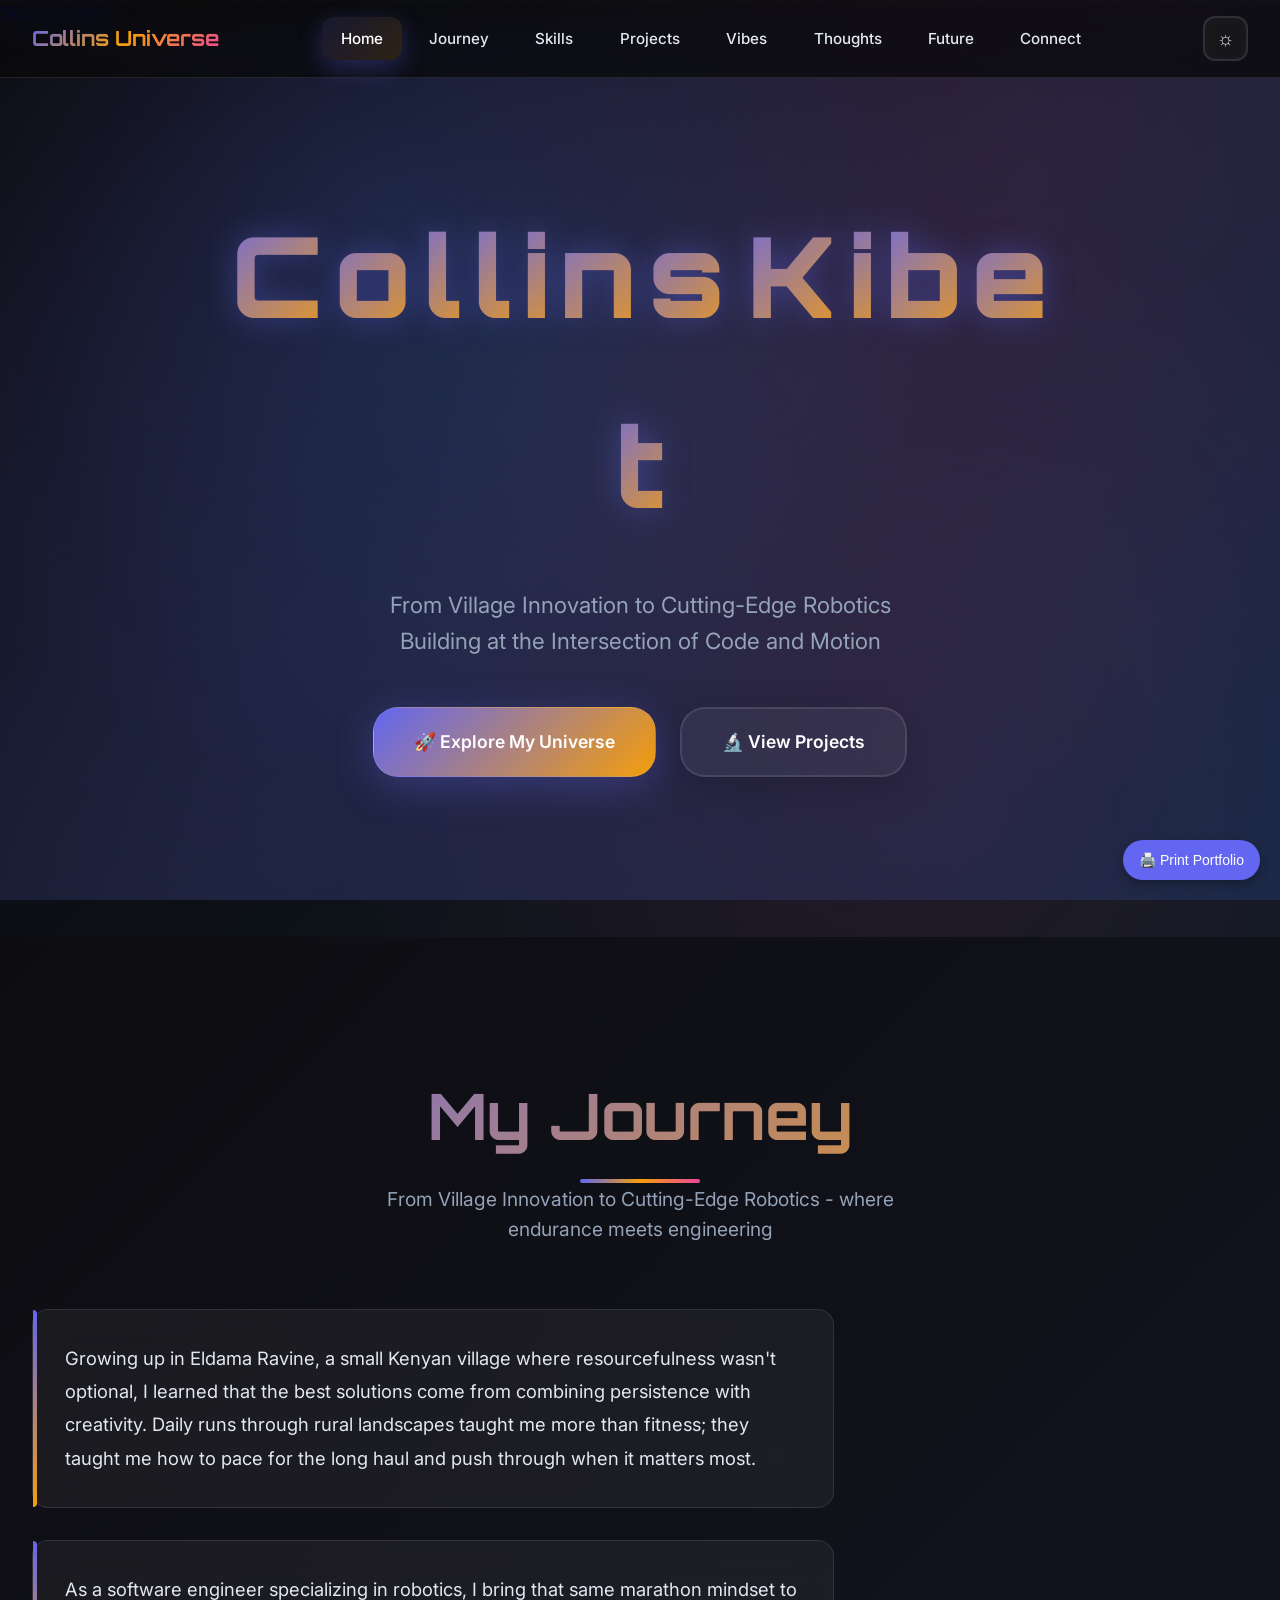
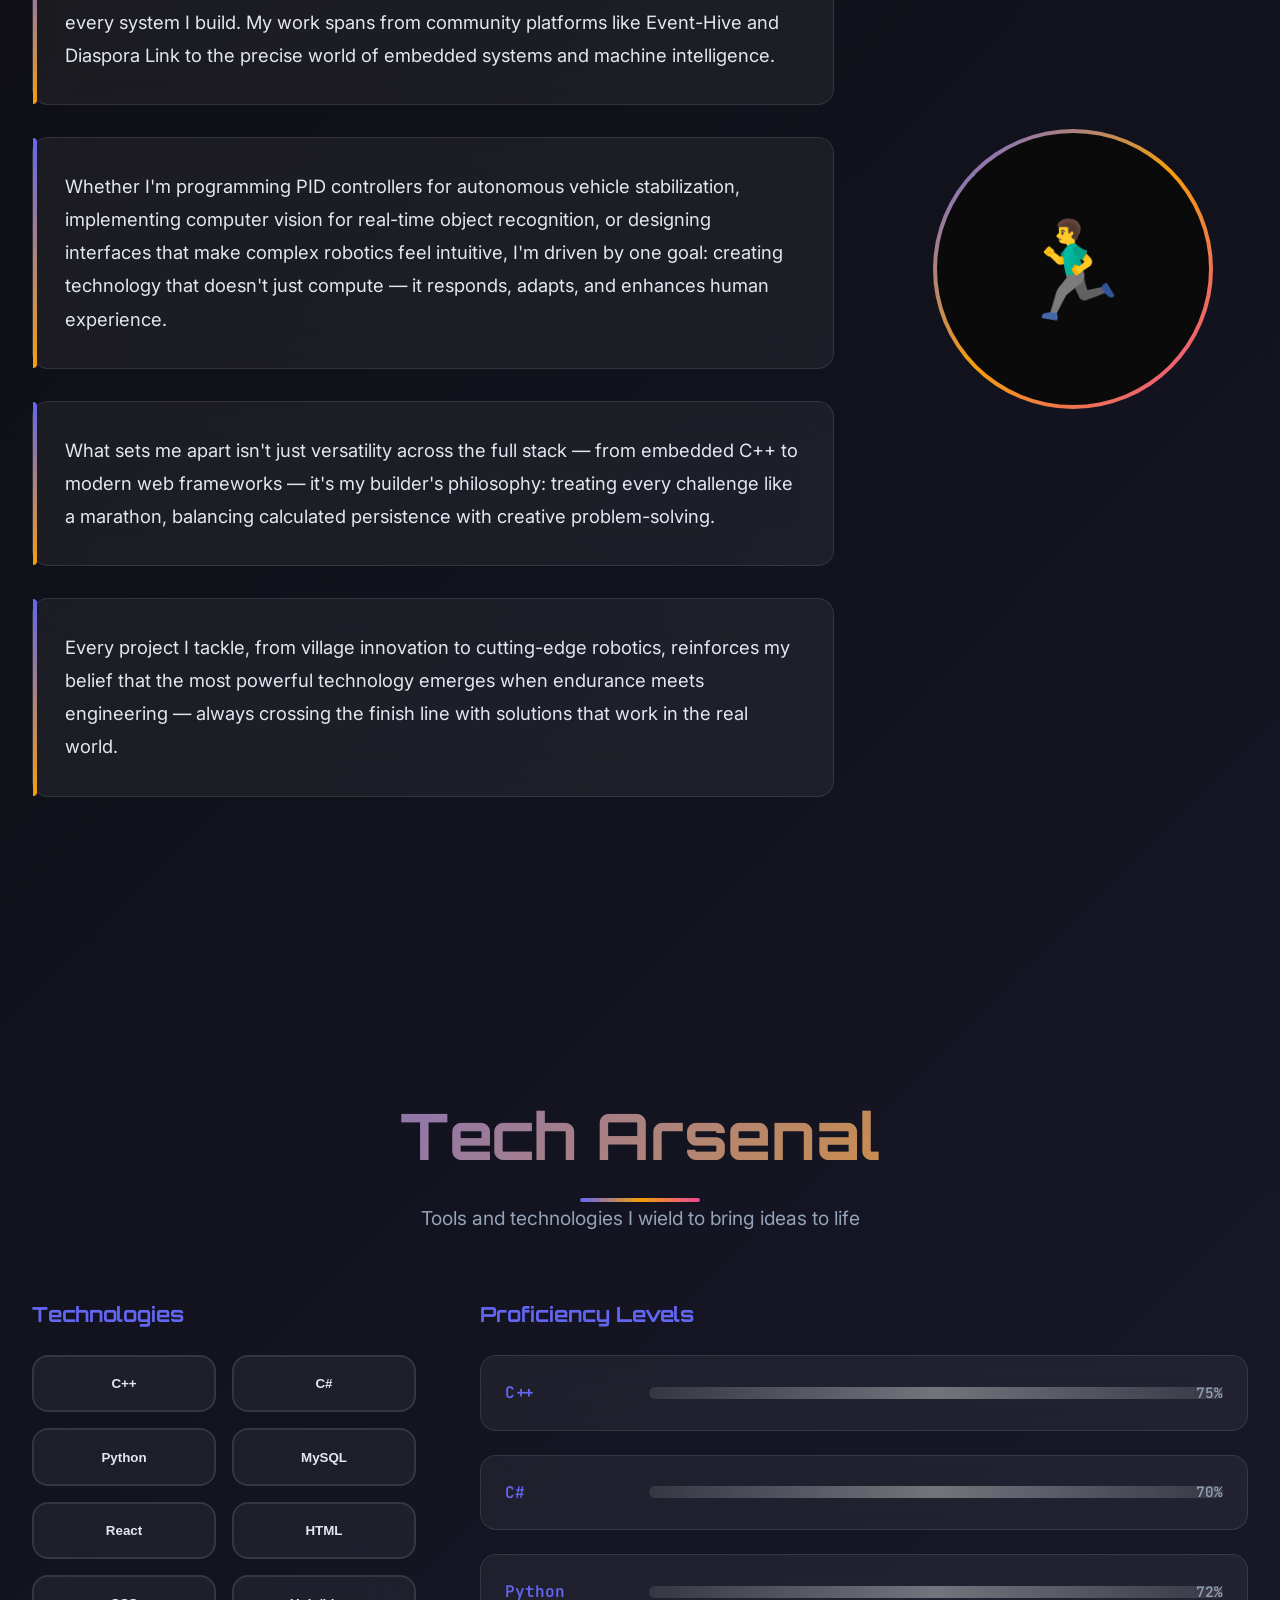
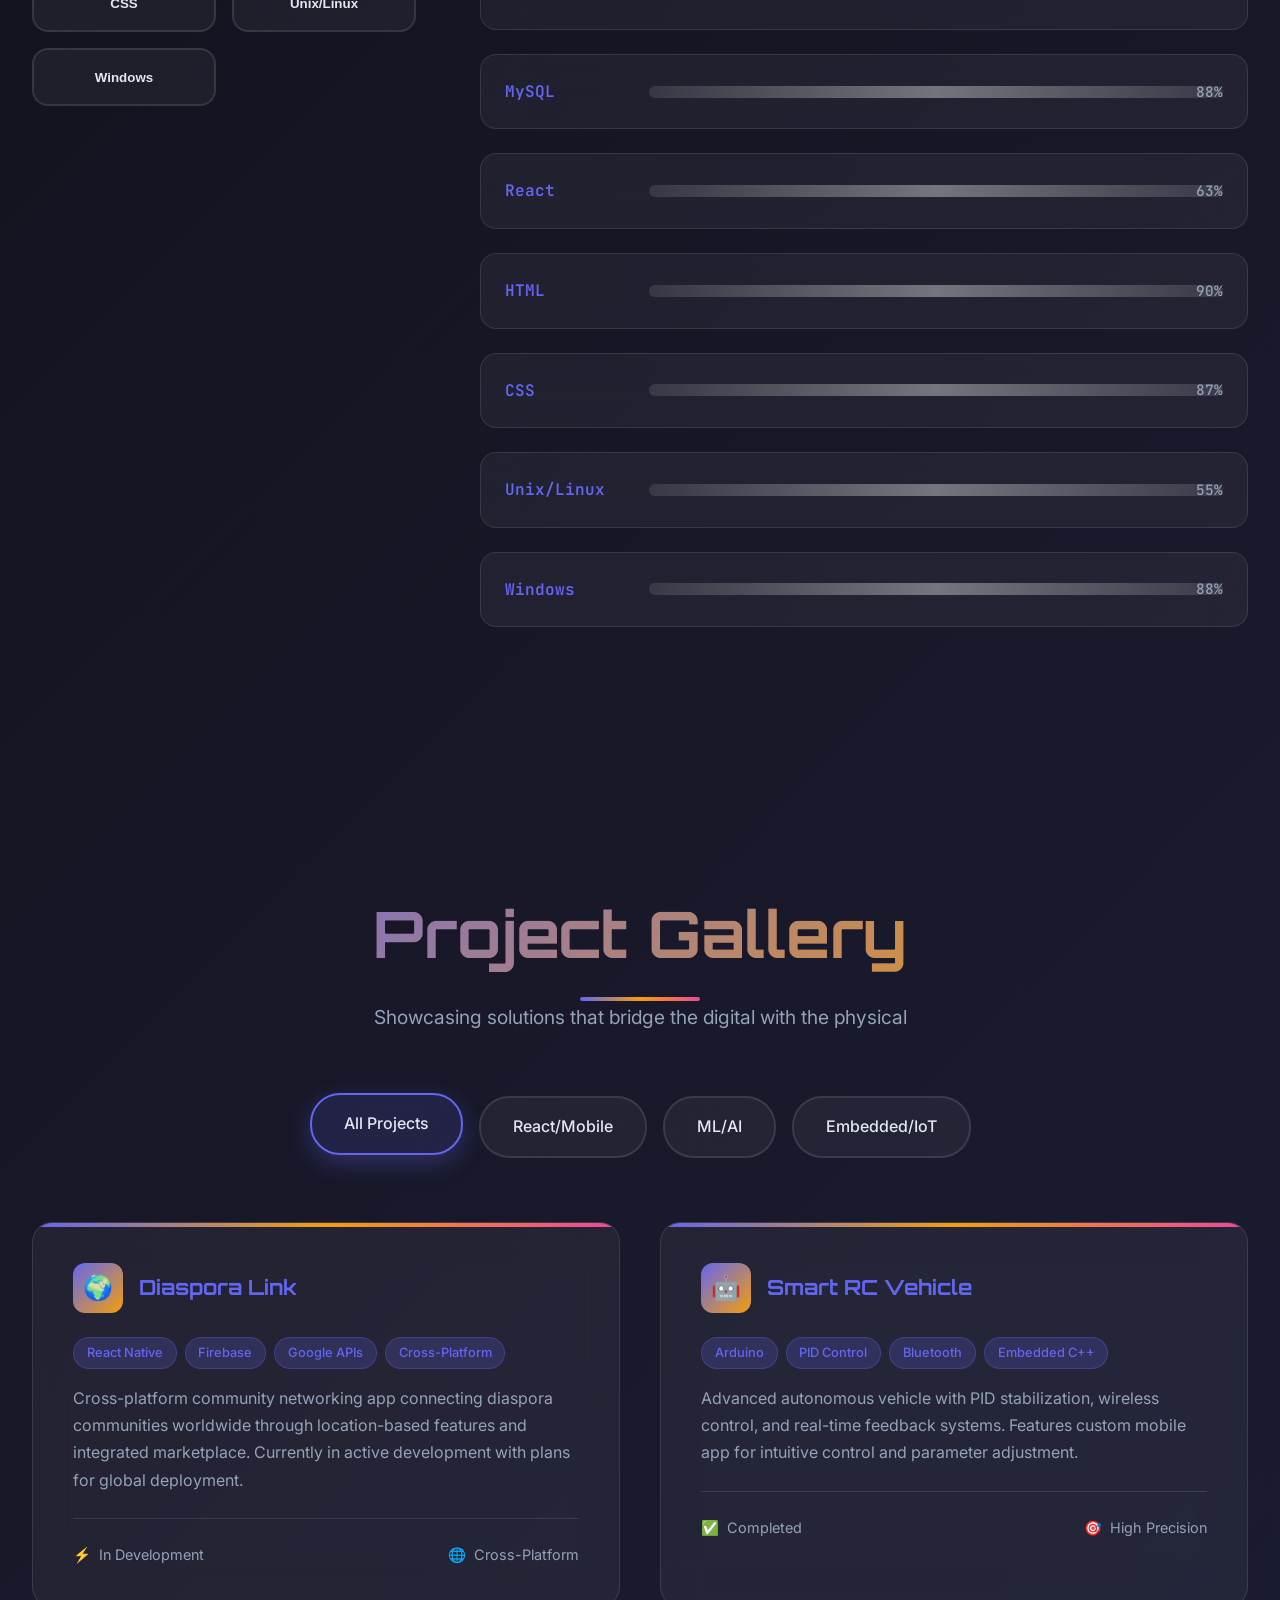
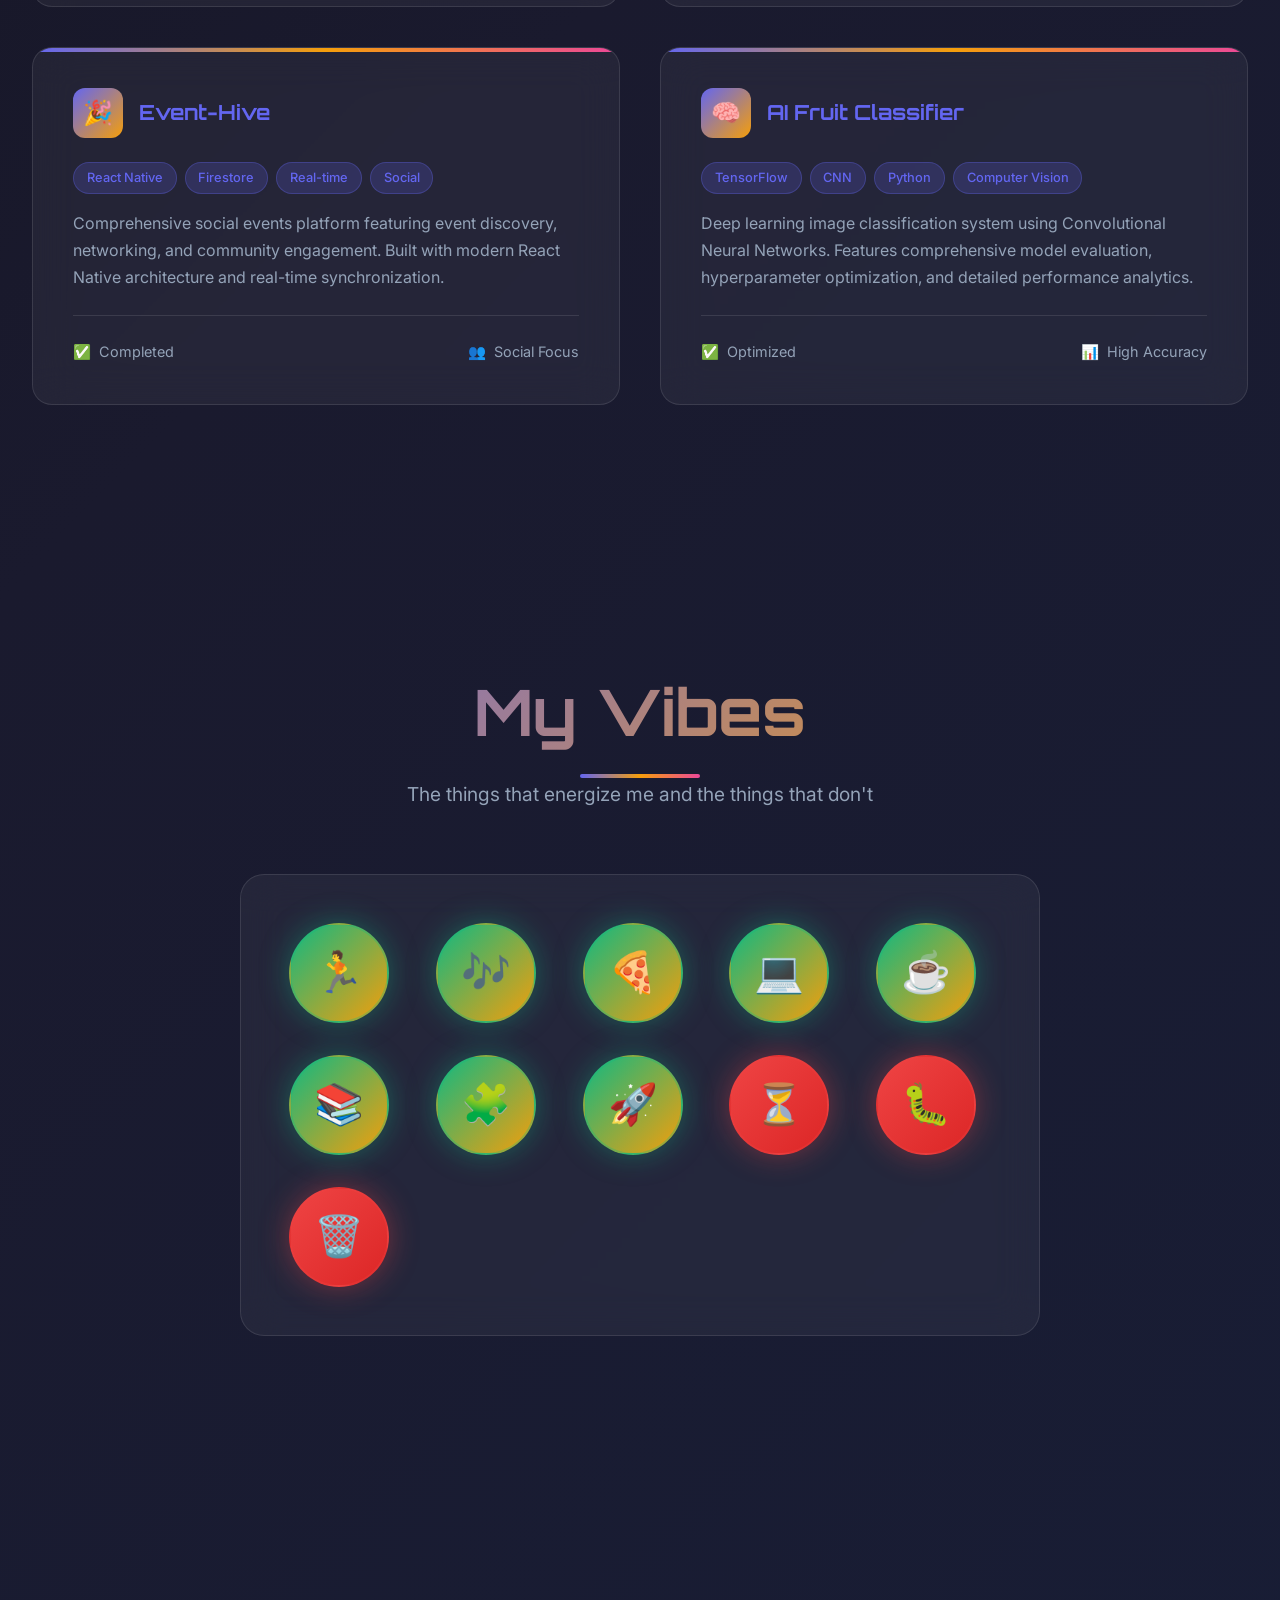
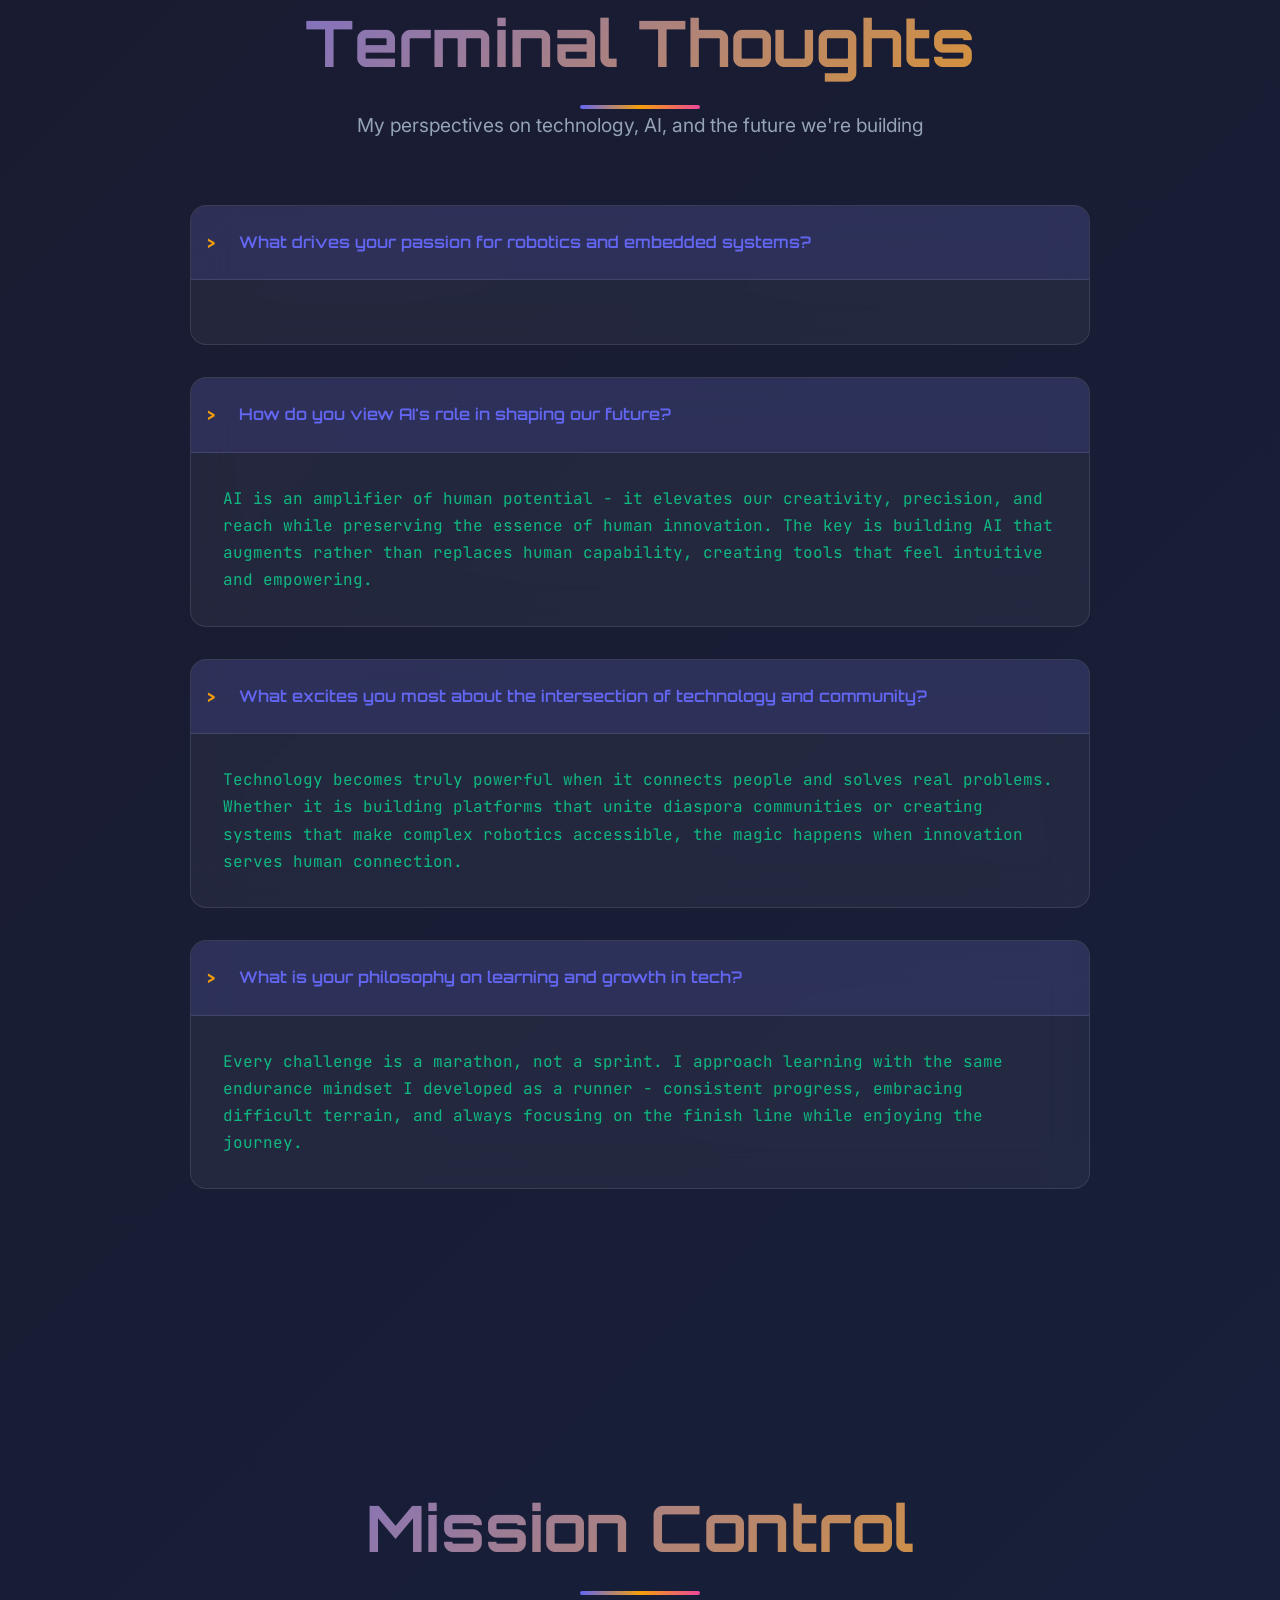
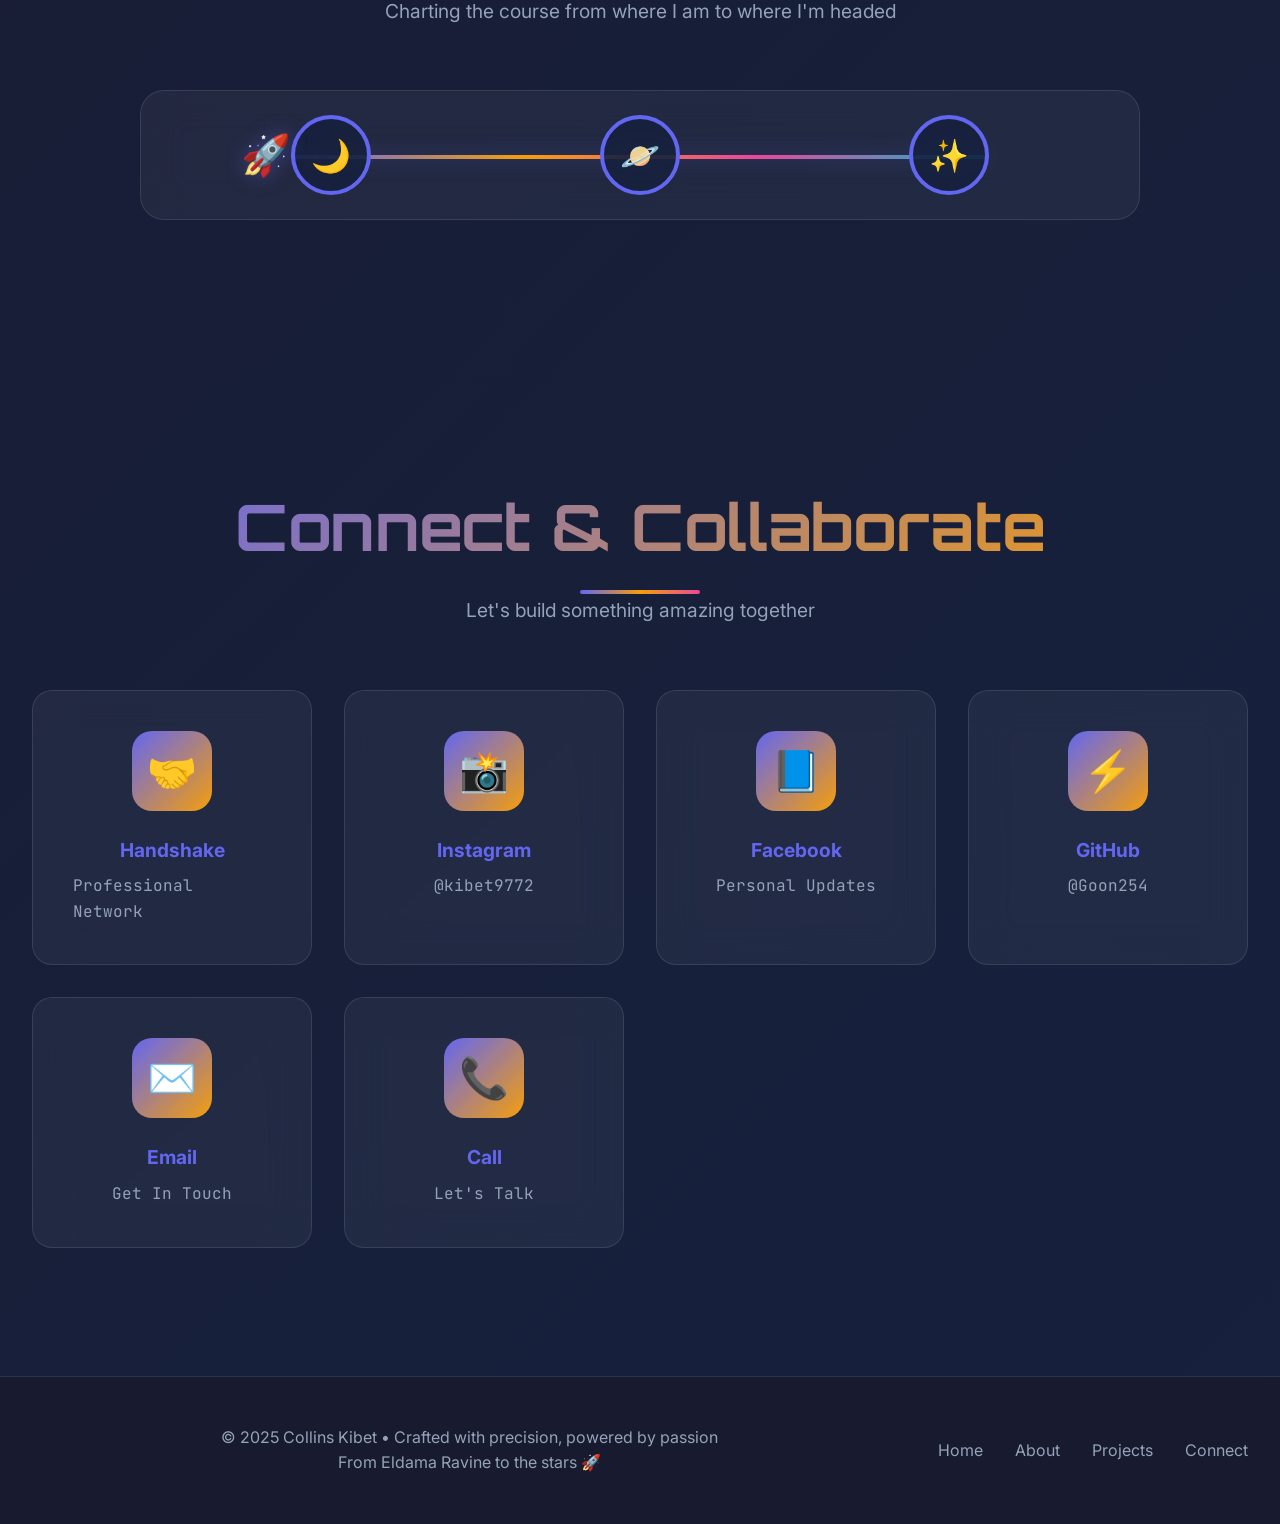
==== commit 1b8ac1b5: "Images I added individual images and videos of my projects in the project galleries" ====
--- a/index.html
+++ b/index.html
@@ -1764,7 +1764,7 @@
                     <div class="project-stats">
                         <div class="stat">
                             <span>✅</span>
-                            <span>Live</span>
+                            <span>Completed</span>
                         </div>
                         <div class="stat">
                             <span>👥</span>
@@ -1833,18 +1833,18 @@
         <div class="terminal-container">
             <div class="qa">
                 <div class="q">What drives your passion for robotics and embedded systems?</div>
-                <div class="a type" style="--text:'Robotics represents the perfect fusion of software and hardware - where code becomes motion, where algorithms become behavior. There\x27s something magical about programming a system that doesn\x27t just compute, but physically interacts with and adapts to the real world.'"></div>
+                <div class="a type" style="--text:'Robotics represents the perfect fusion of software and hardware - where code becomes motion, where algorithms become behavior. There is something magical about programming a system that doesn't just compute, but physically interacts with and adapts to the real world."></div>
             </div>
             <div class="qa">
-                <div class="q">How do you view AI\x27s role in shaping our future?</div>
+                <div class="q">How do you view AI's role in shaping our future?</div>
                 <div class="a type" style="--text:'AI is an amplifier of human potential - it elevates our creativity, precision, and reach while preserving the essence of human innovation. The key is building AI that augments rather than replaces human capability, creating tools that feel intuitive and empowering.'"></div>
             </div>
             <div class="qa">
                 <div class="q">What excites you most about the intersection of technology and community?</div>
-                <div class="a type" style="--text:'Technology becomes truly powerful when it connects people and solves real problems. Whether it\x27s building platforms that unite diaspora communities or creating systems that make complex robotics accessible, the magic happens when innovation serves human connection.'"></div>
+                <div class="a type" style="--text:'Technology becomes truly powerful when it connects people and solves real problems. Whether it is building platforms that unite diaspora communities or creating systems that make complex robotics accessible, the magic happens when innovation serves human connection.'"></div>
             </div>
             <div class="qa">
-                <div class="q">What\x27s your philosophy on learning and growth in tech?</div>
+                <div class="q">What is your philosophy on learning and growth in tech?</div>
                 <div class="a type" style="--text:'Every challenge is a marathon, not a sprint. I approach learning with the same endurance mindset I developed as a runner - consistent progress, embracing difficult terrain, and always focusing on the finish line while enjoying the journey.'"></div>
             </div>
         </div>
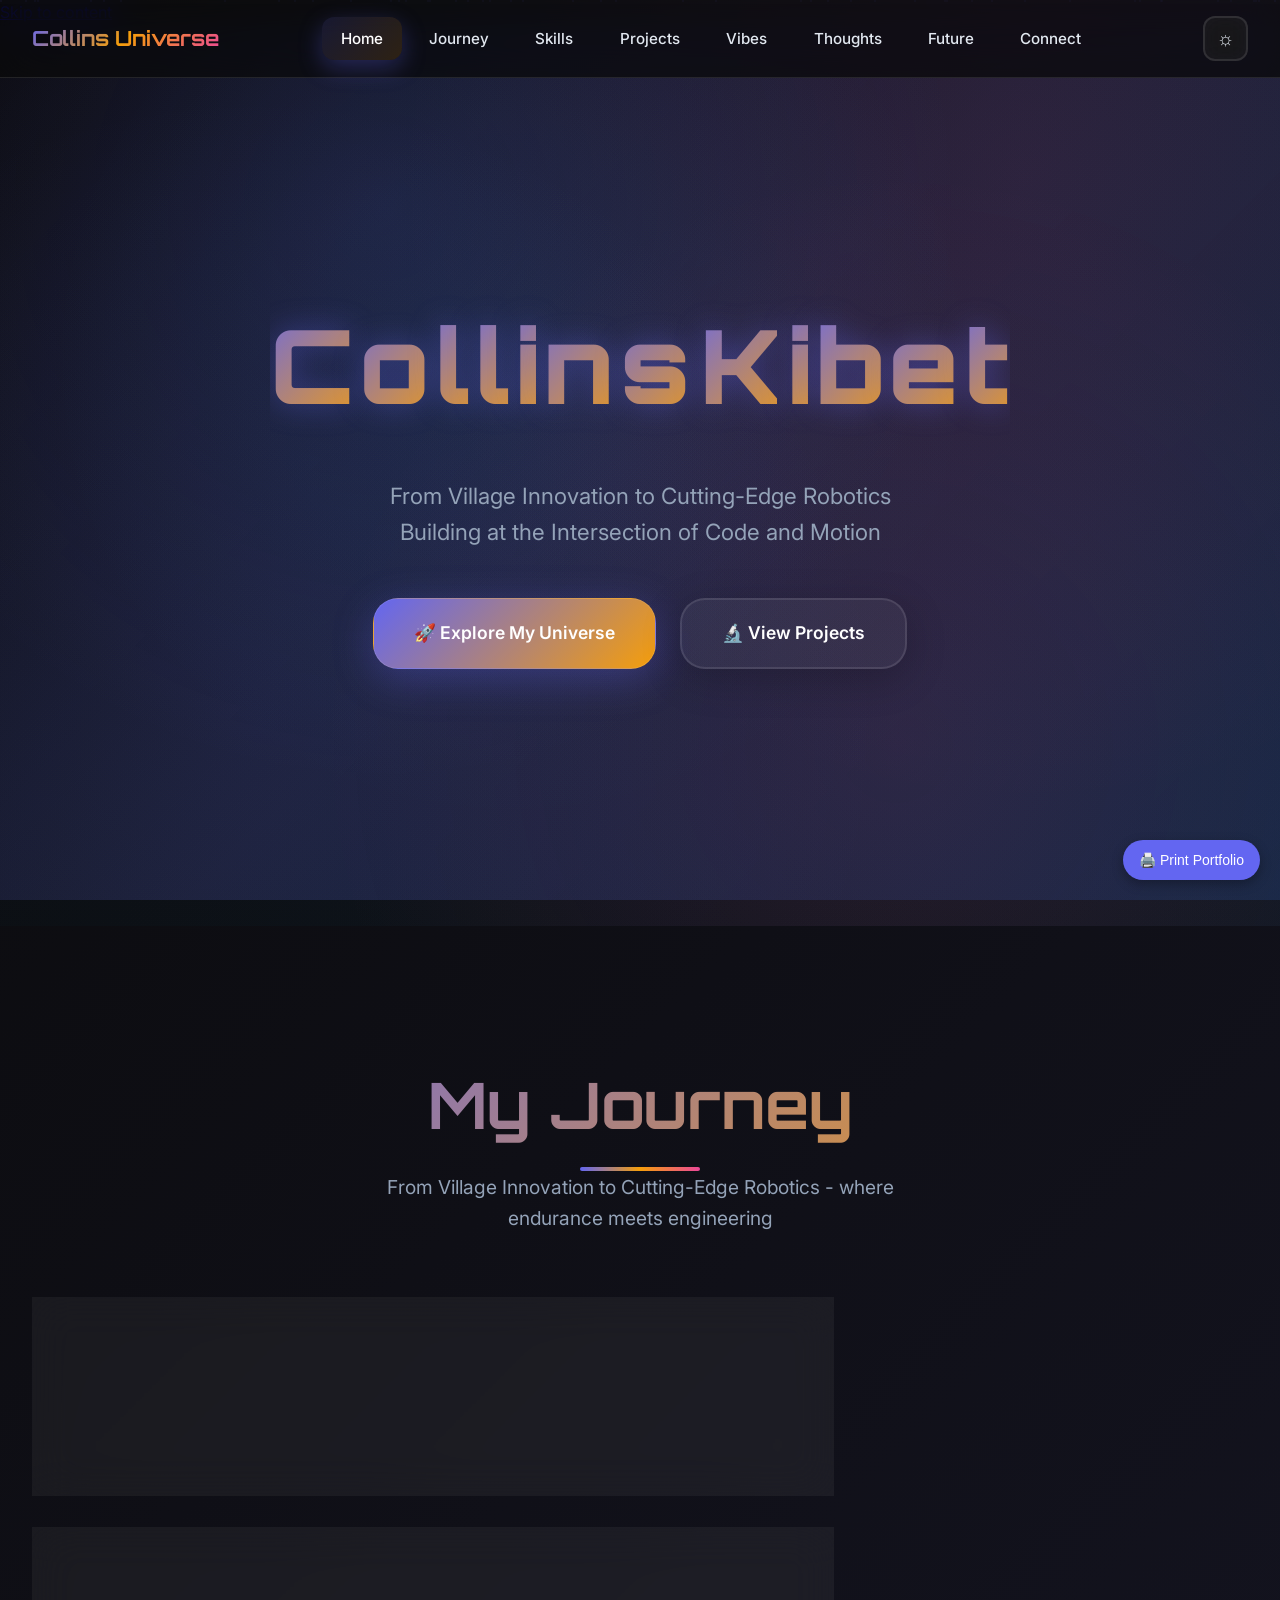
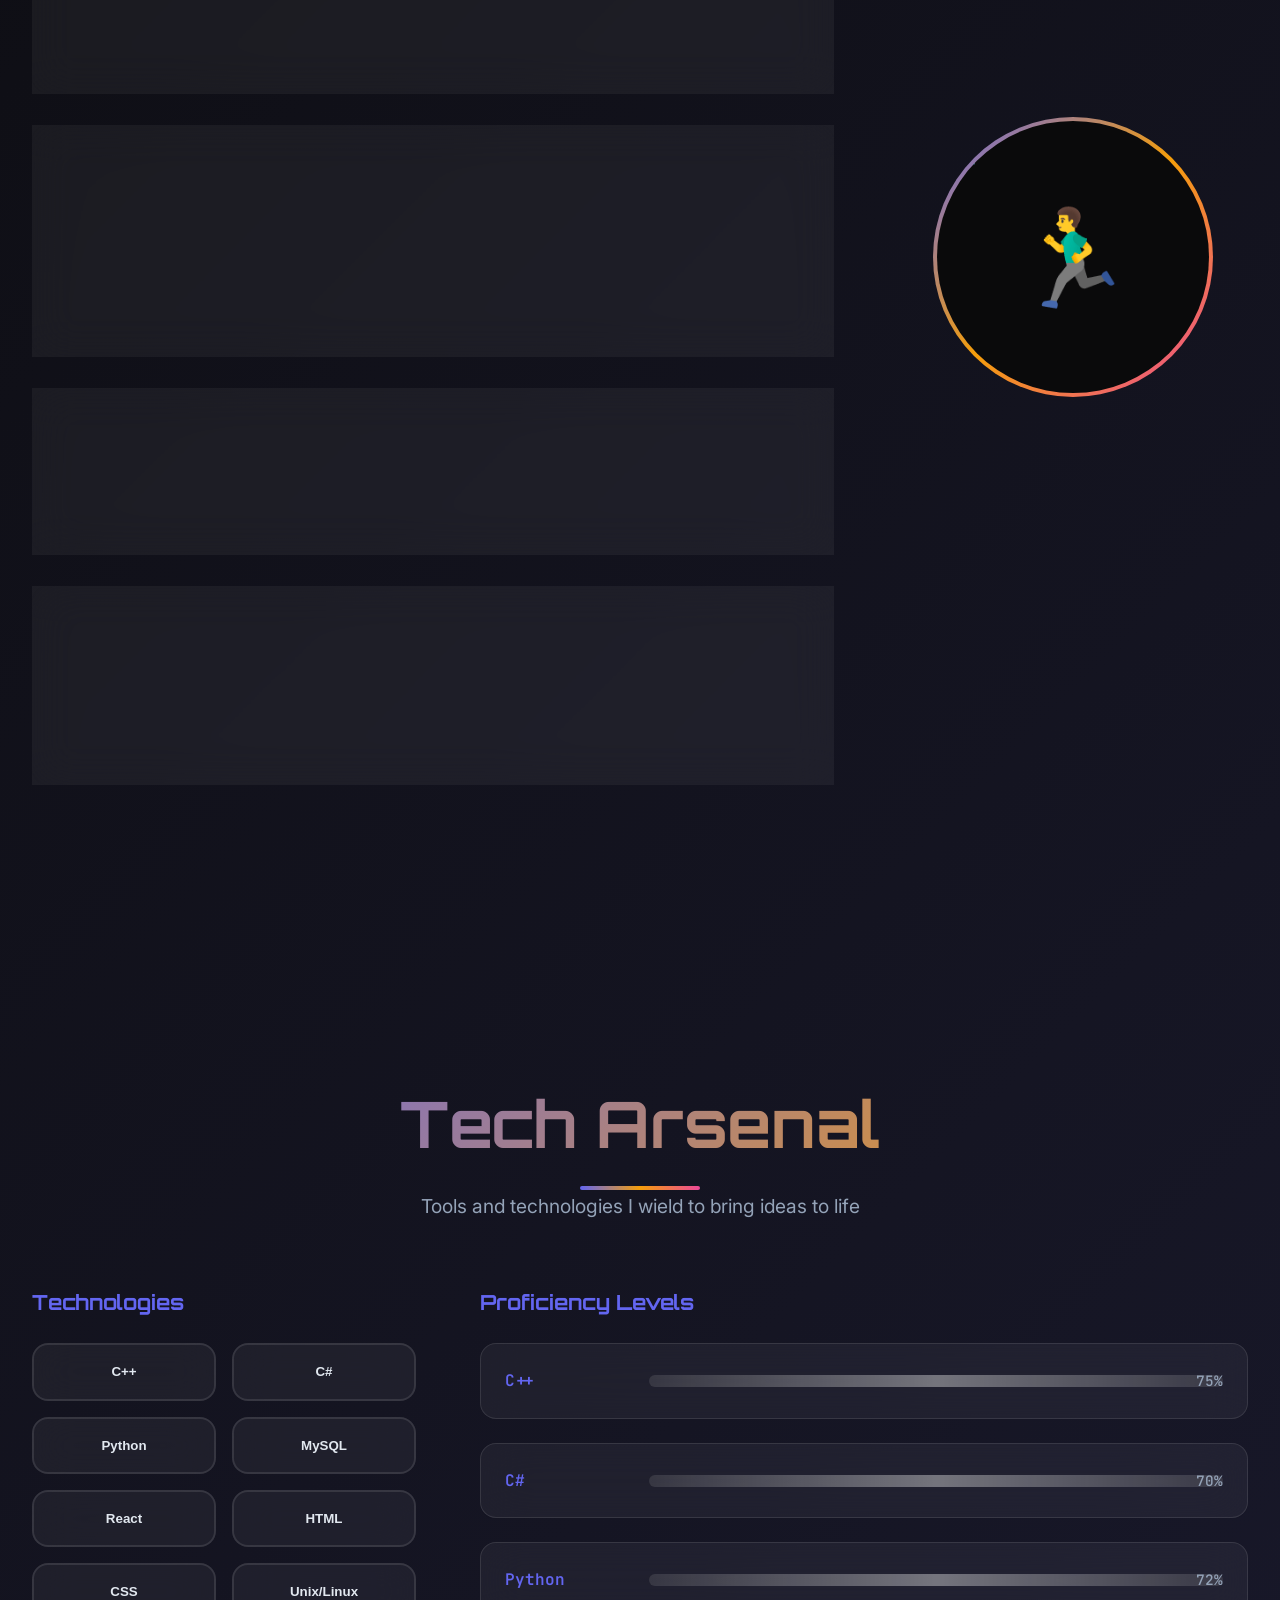
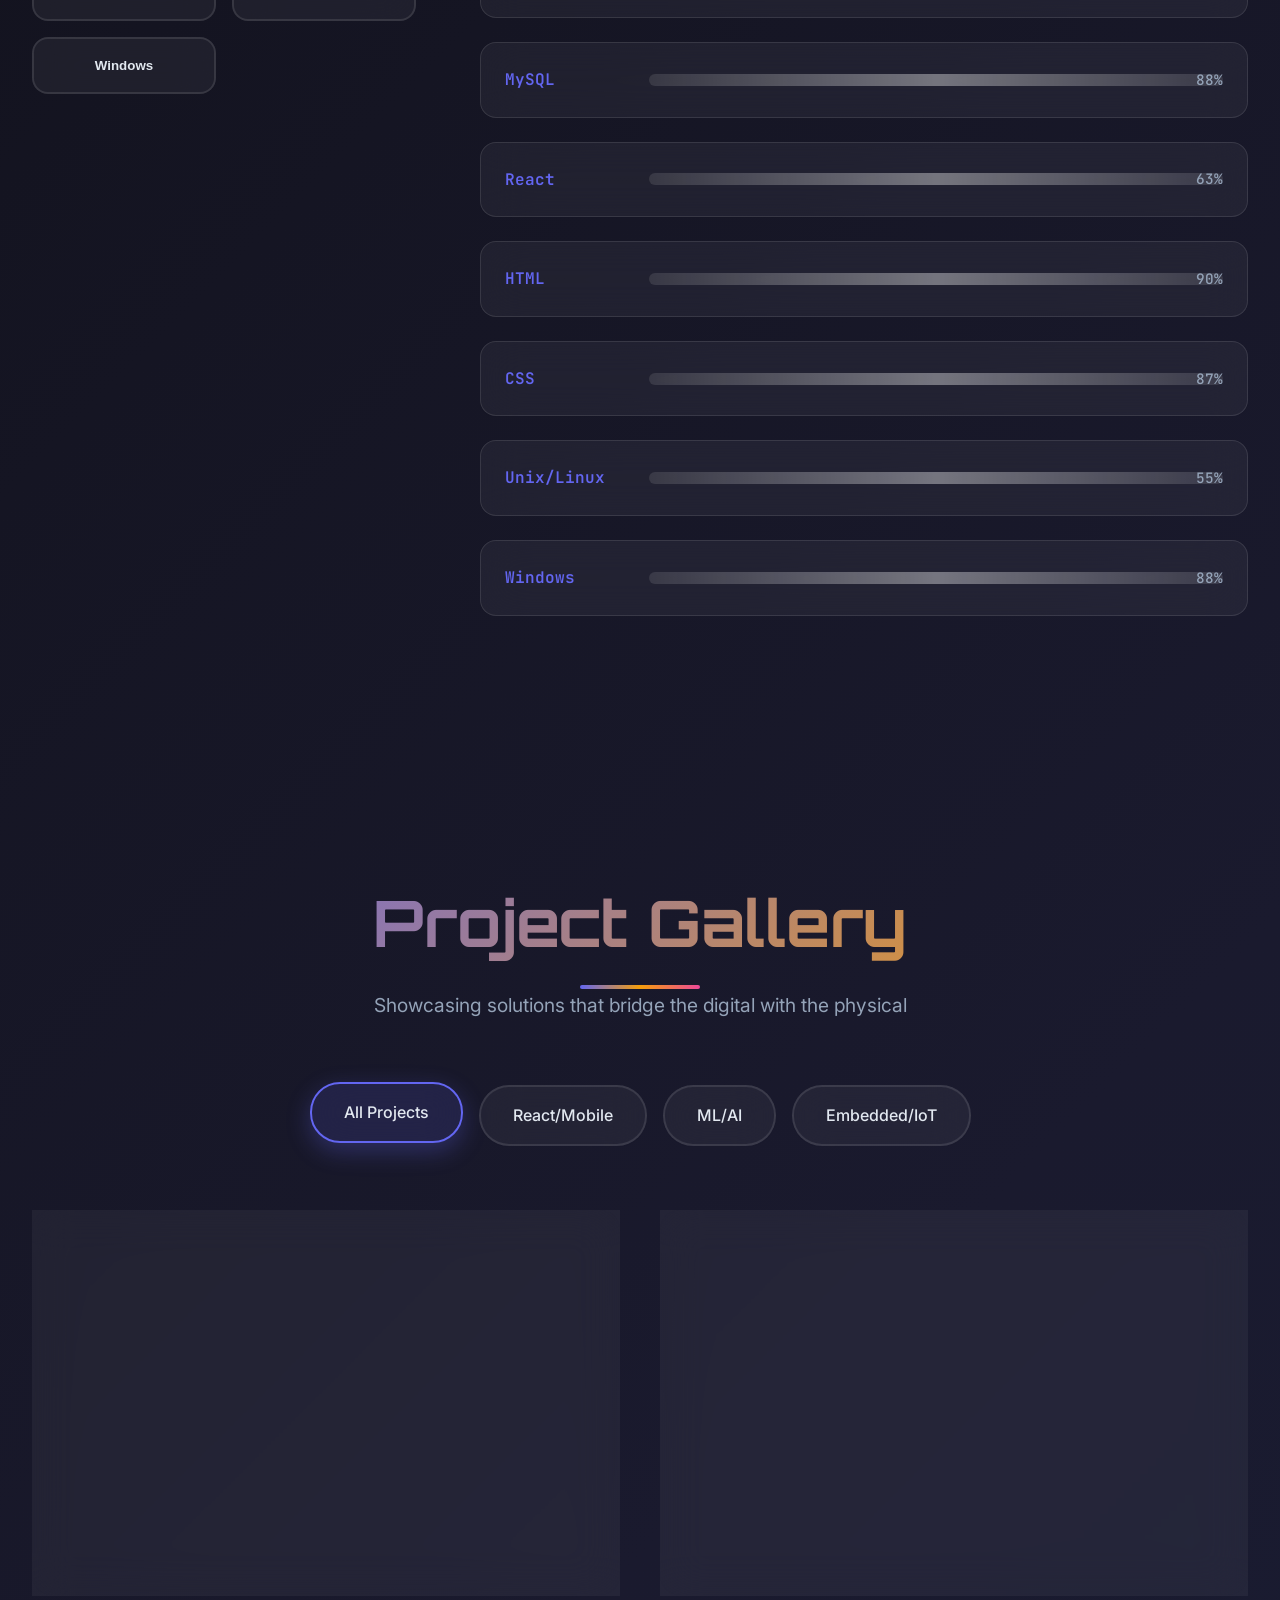
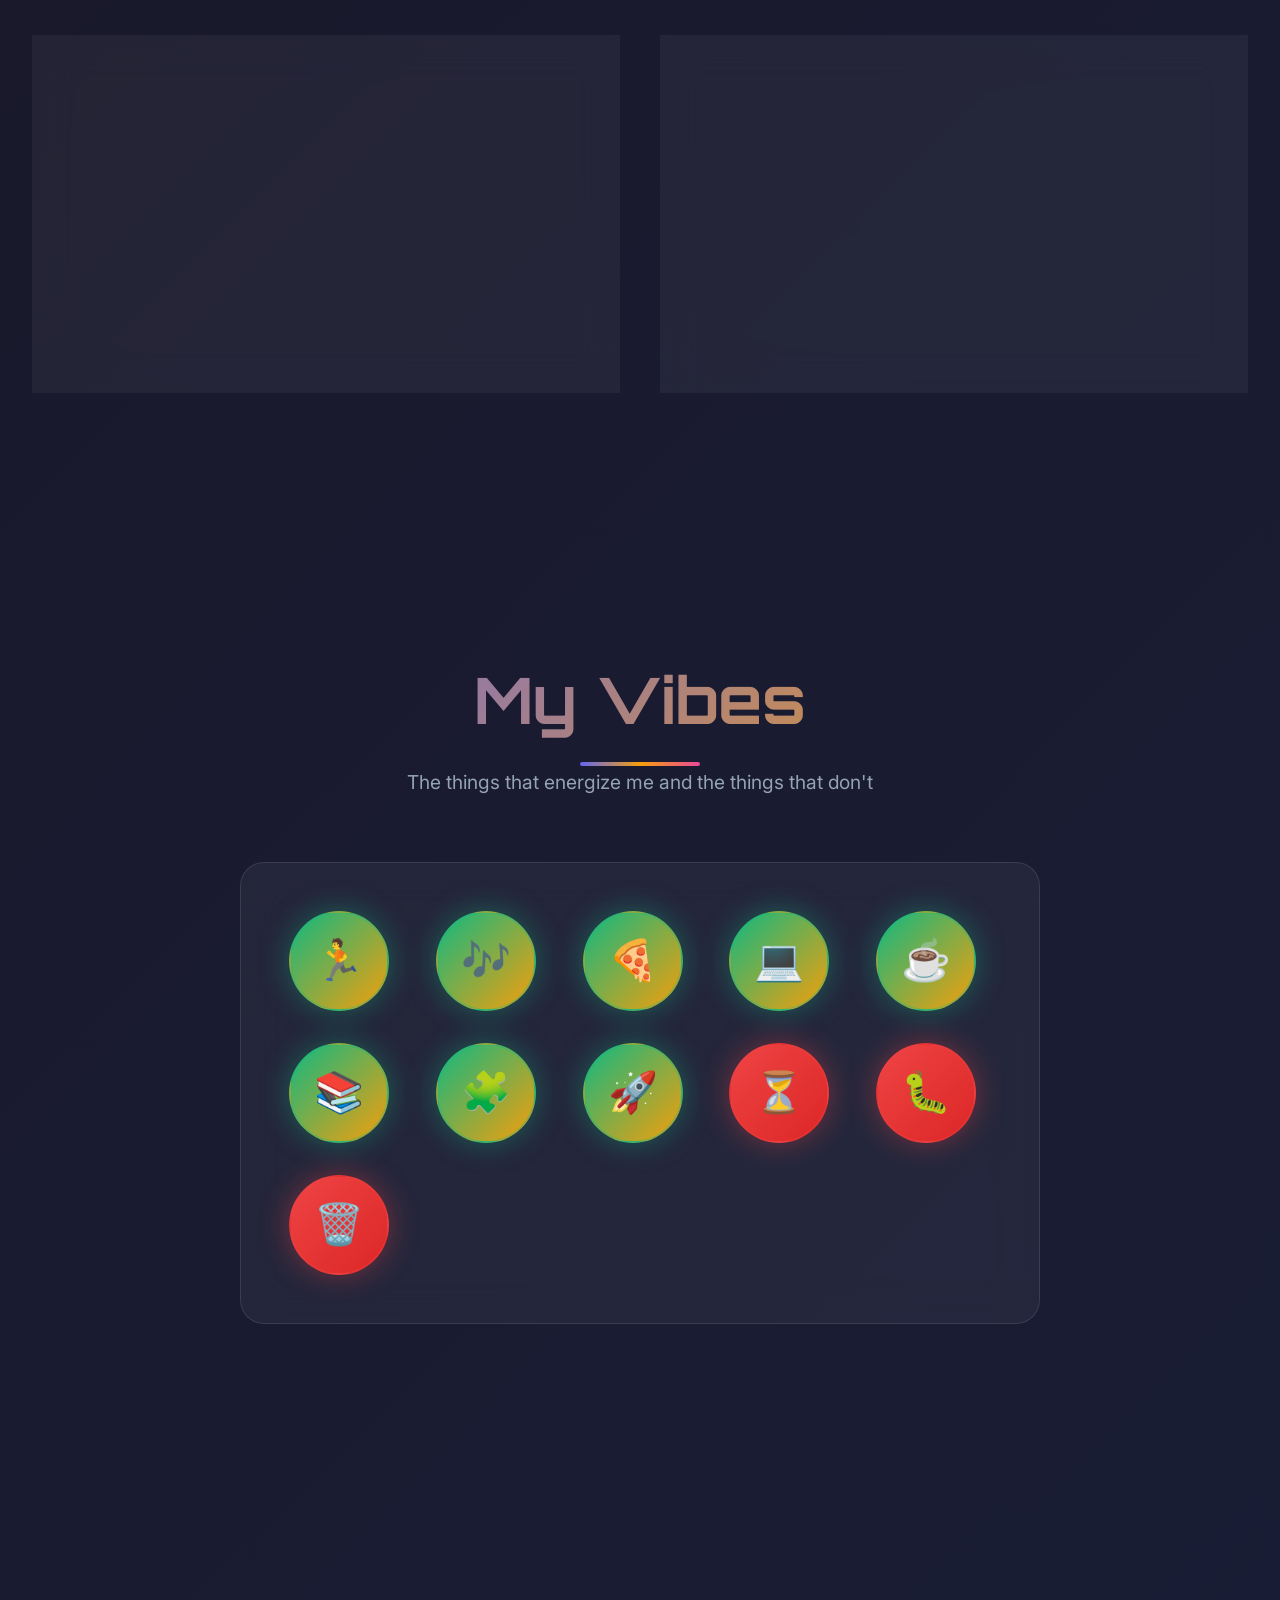
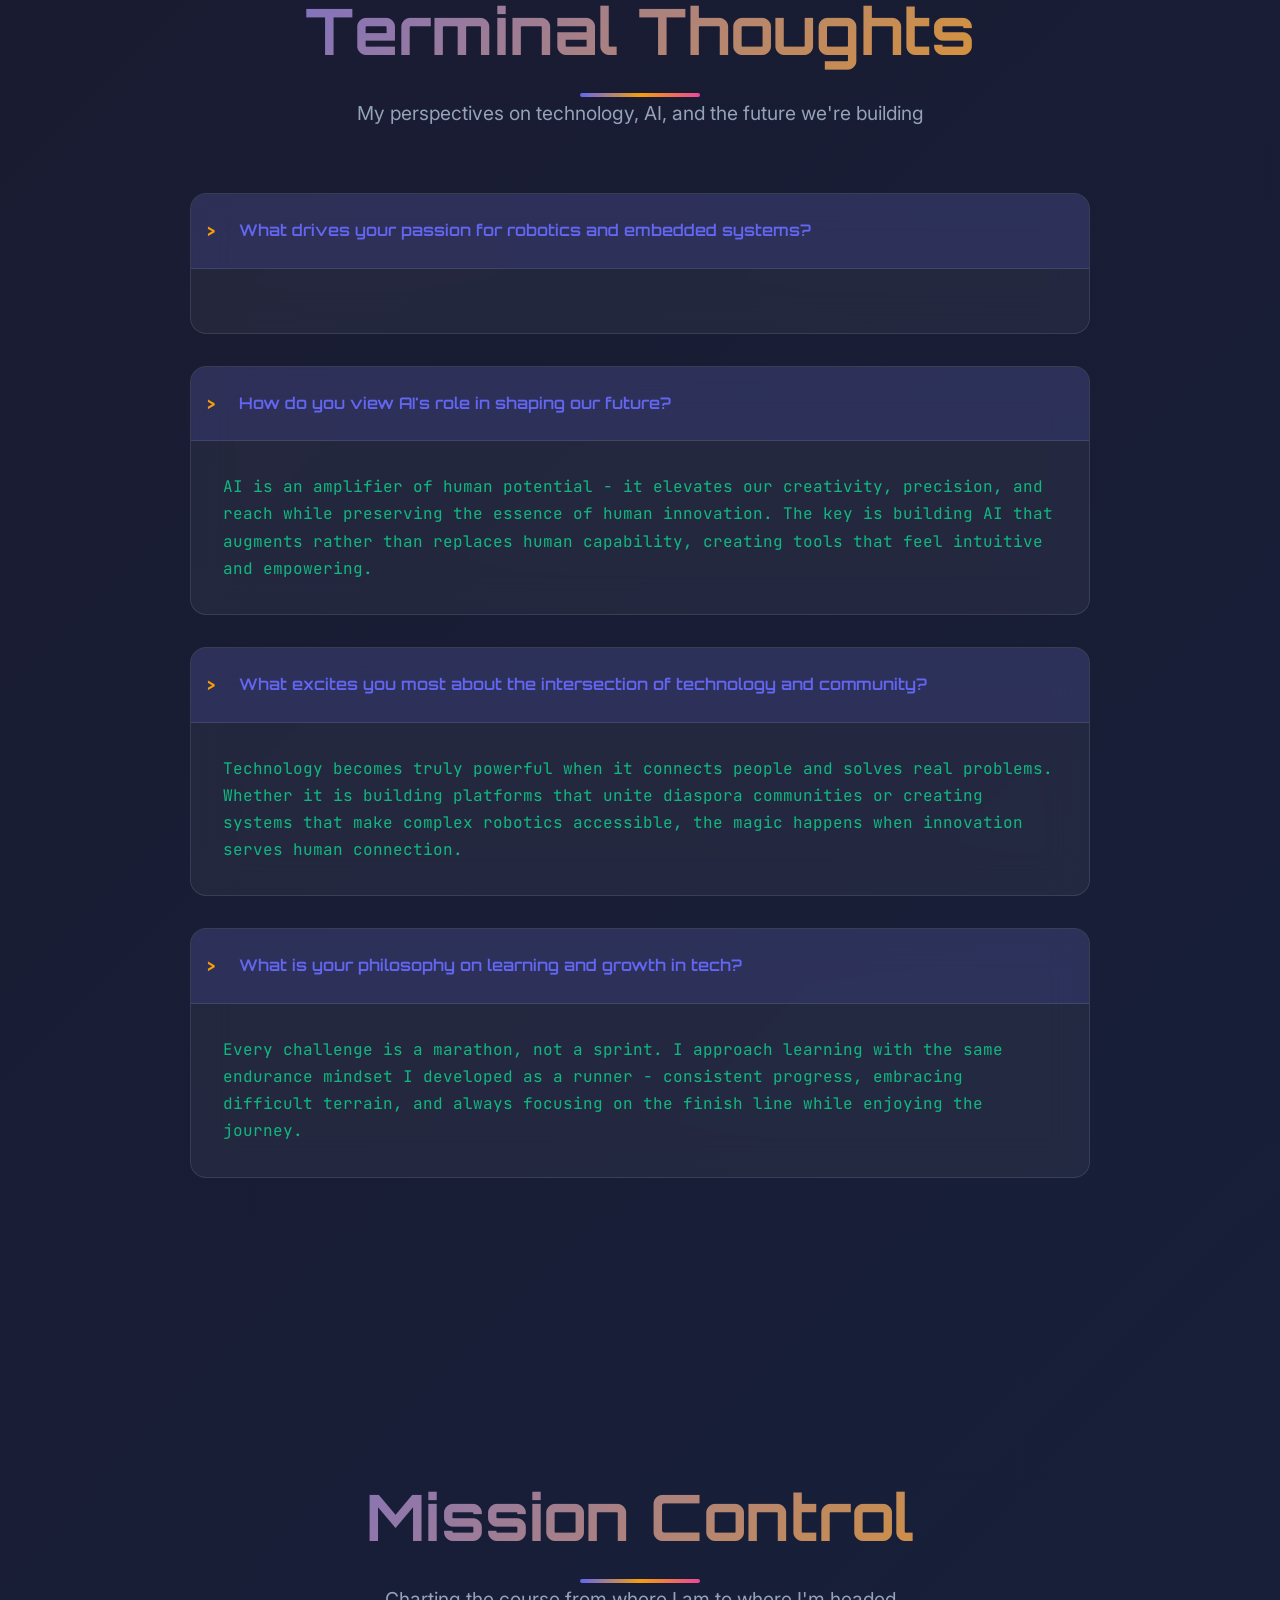
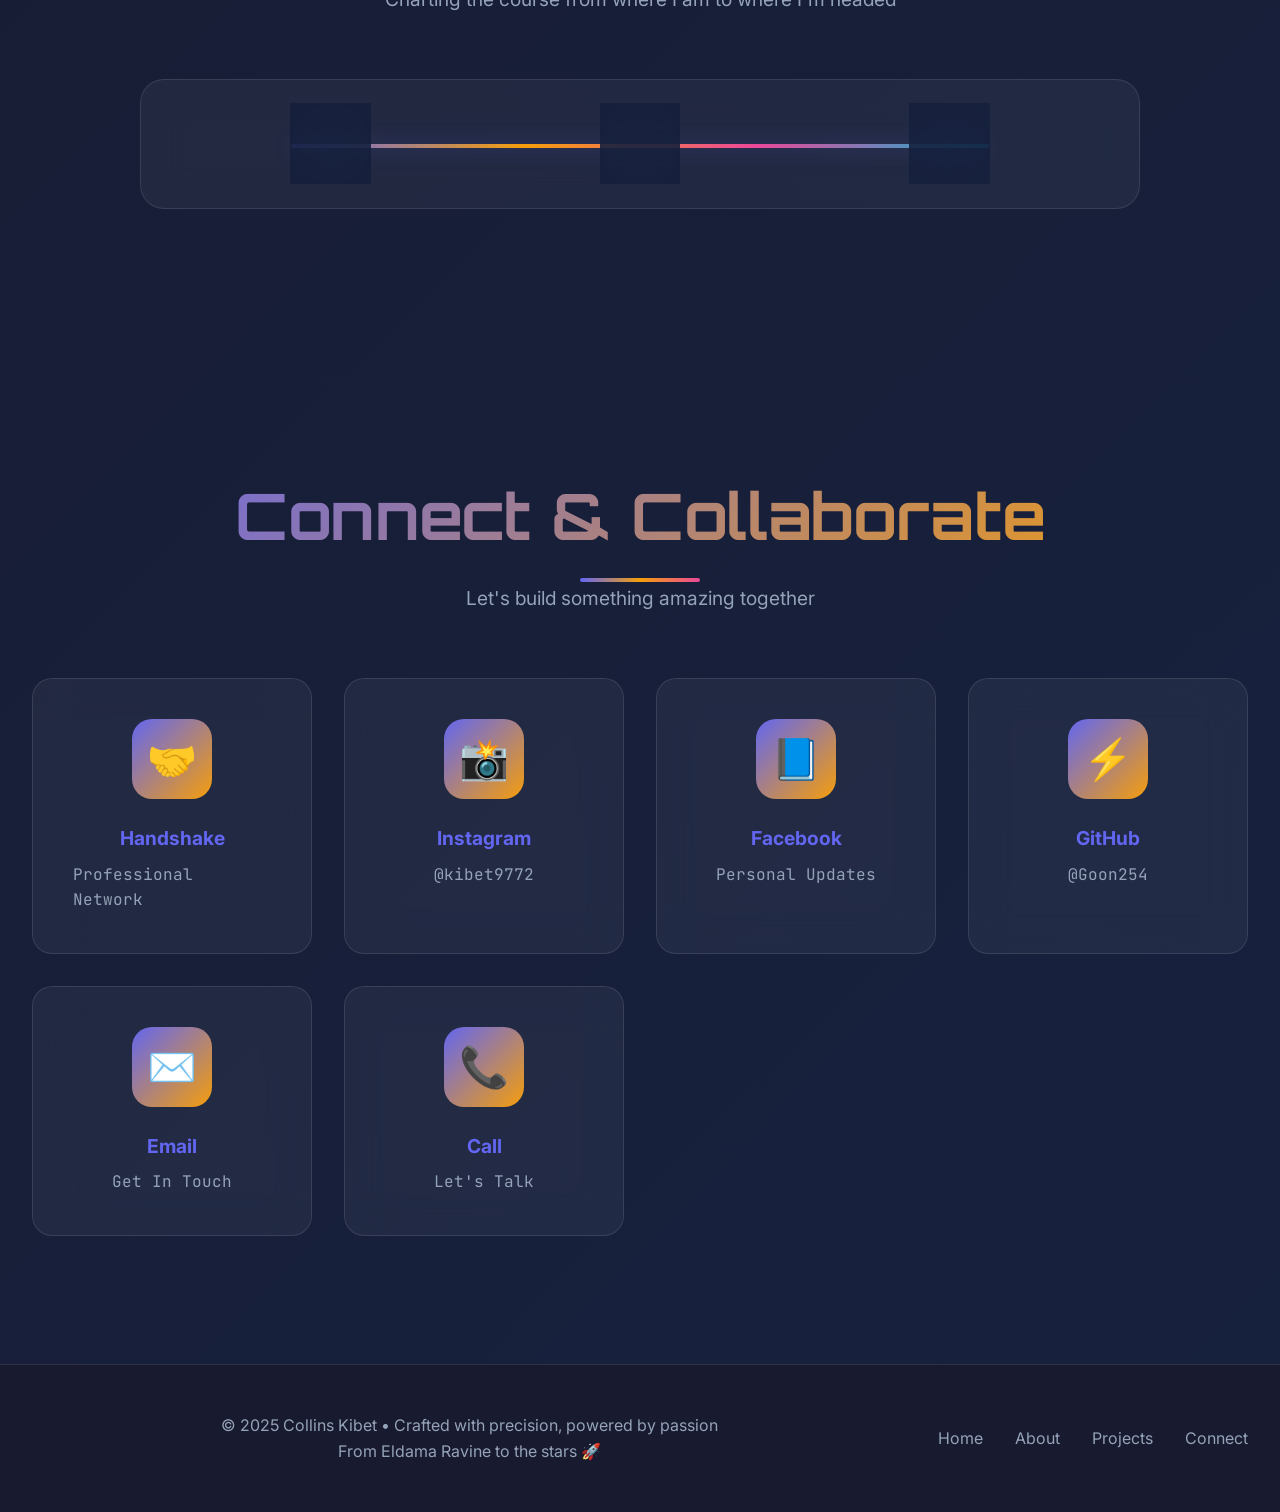
==== commit 7be58a4f: "final edits" ====
--- a/index.html
+++ b/index.html
@@ -363,14 +363,16 @@
 
         .constellation {
             font-family: 'Orbitron', monospace;
-            font-size: clamp(3.5rem, 10vw, 7rem);
+            font-size: clamp(2.8rem, 8vw, 7rem);
             font-weight: 900;
             margin-bottom: 2rem;
             display: flex;
-            flex-wrap: wrap;
+            flex-wrap: nowrap;
             justify-content: center;
-            gap: 0.1em;
-            position: relative;
+            gap: 0.05em;
+            position: relative;
+            white-space: nowrap;
+            overflow: hidden;
         }
 
         .constellation span {
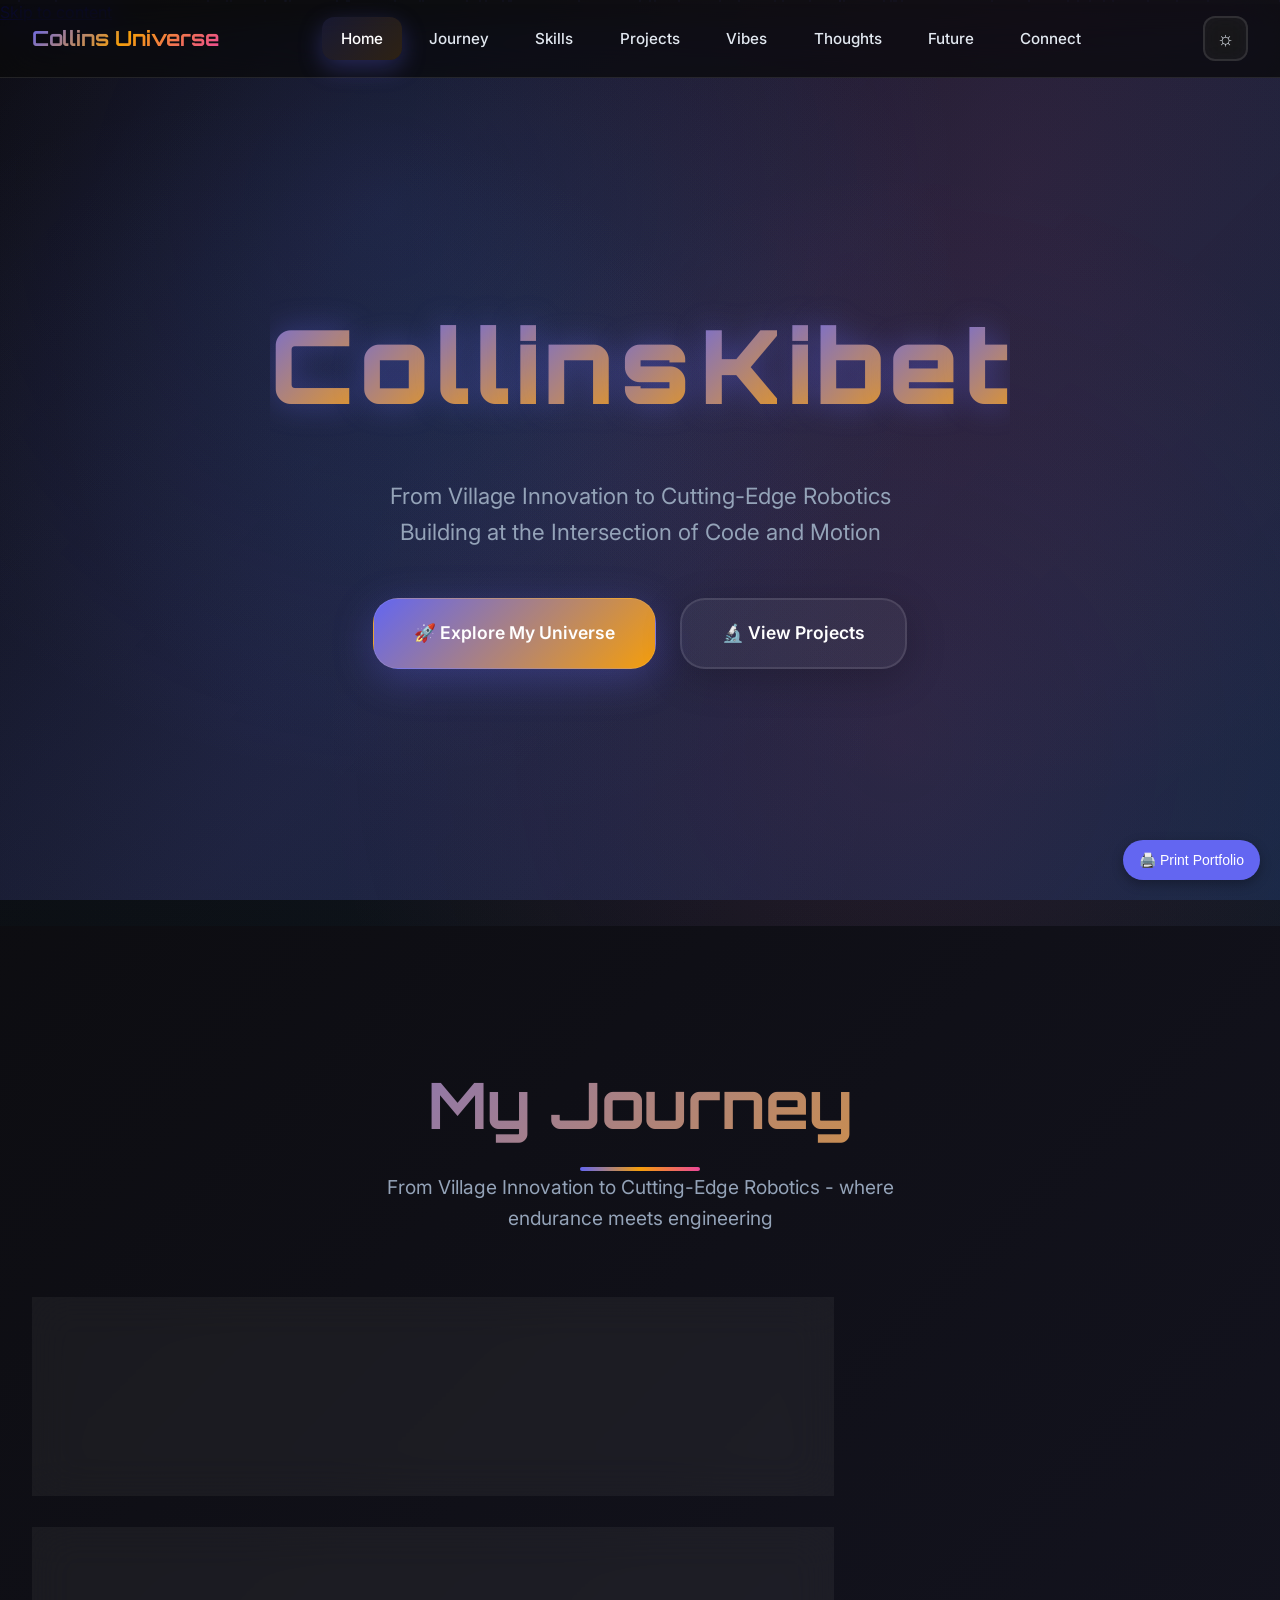
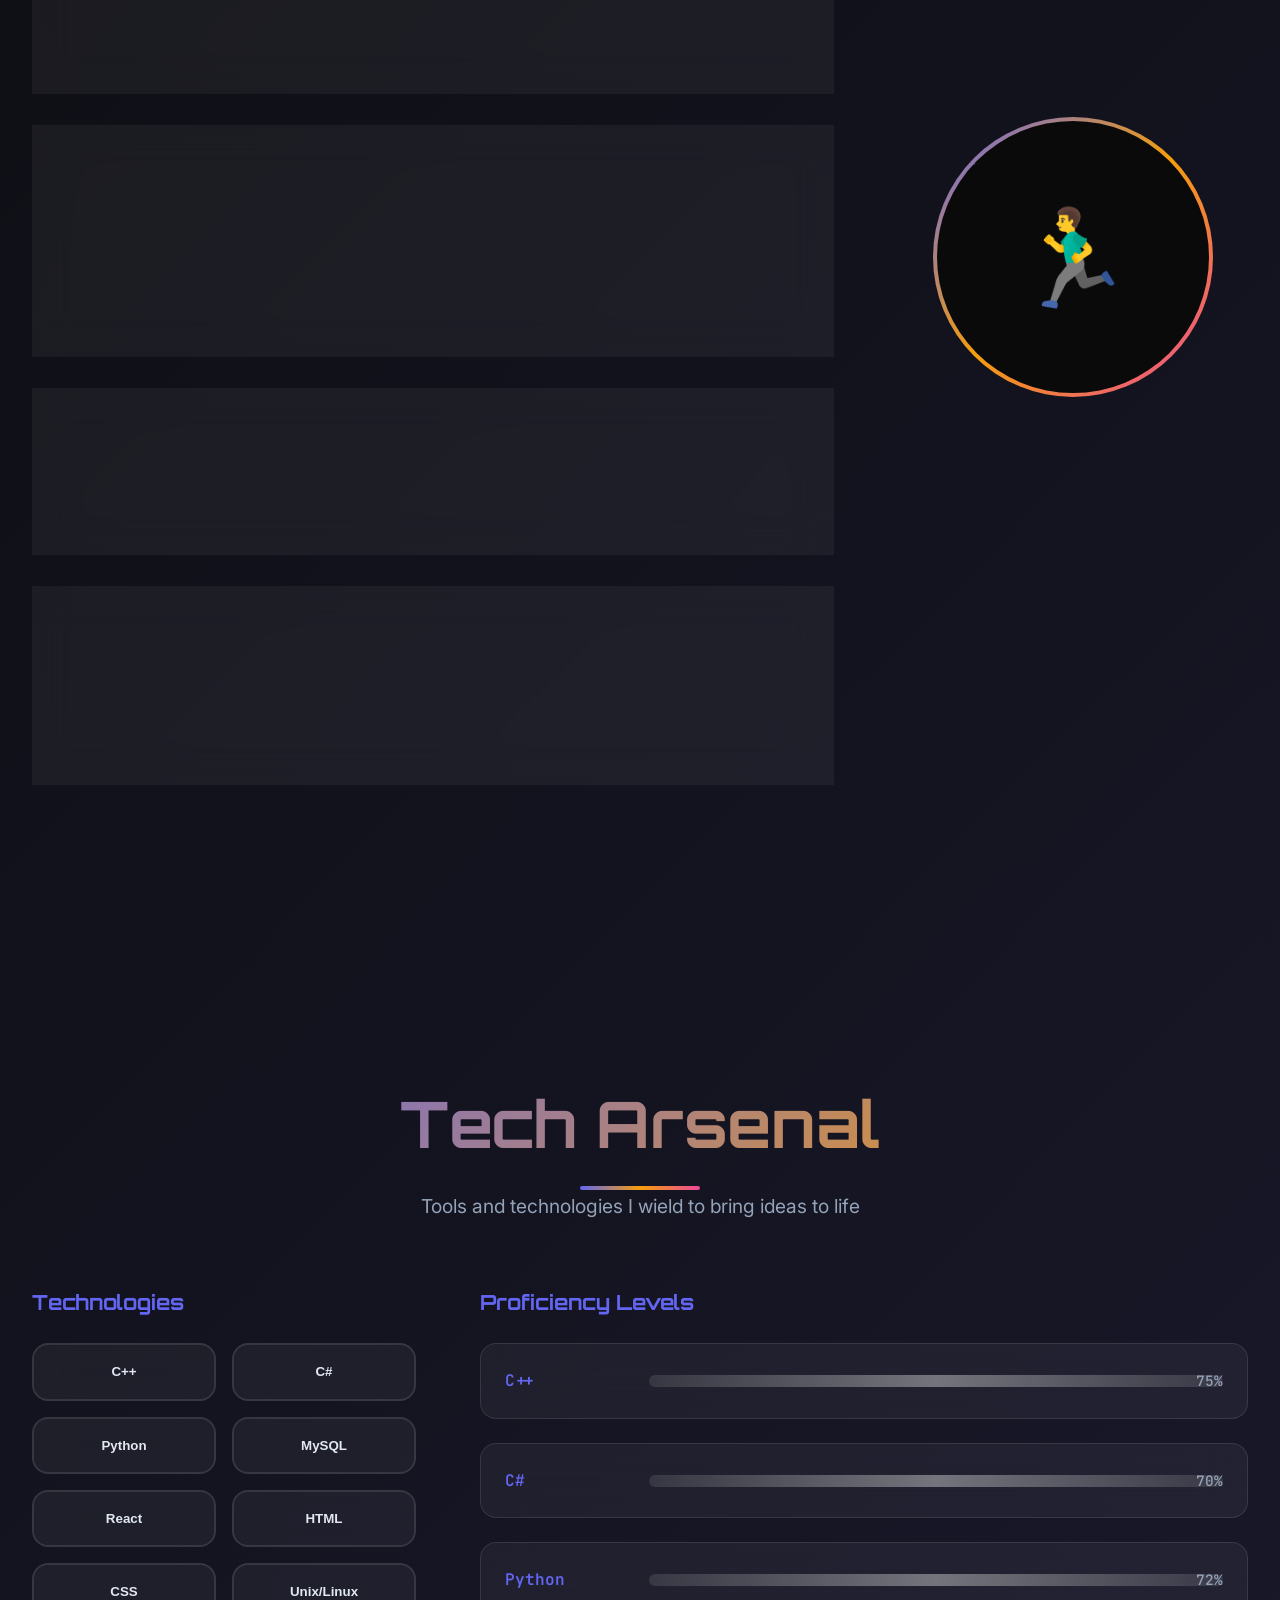
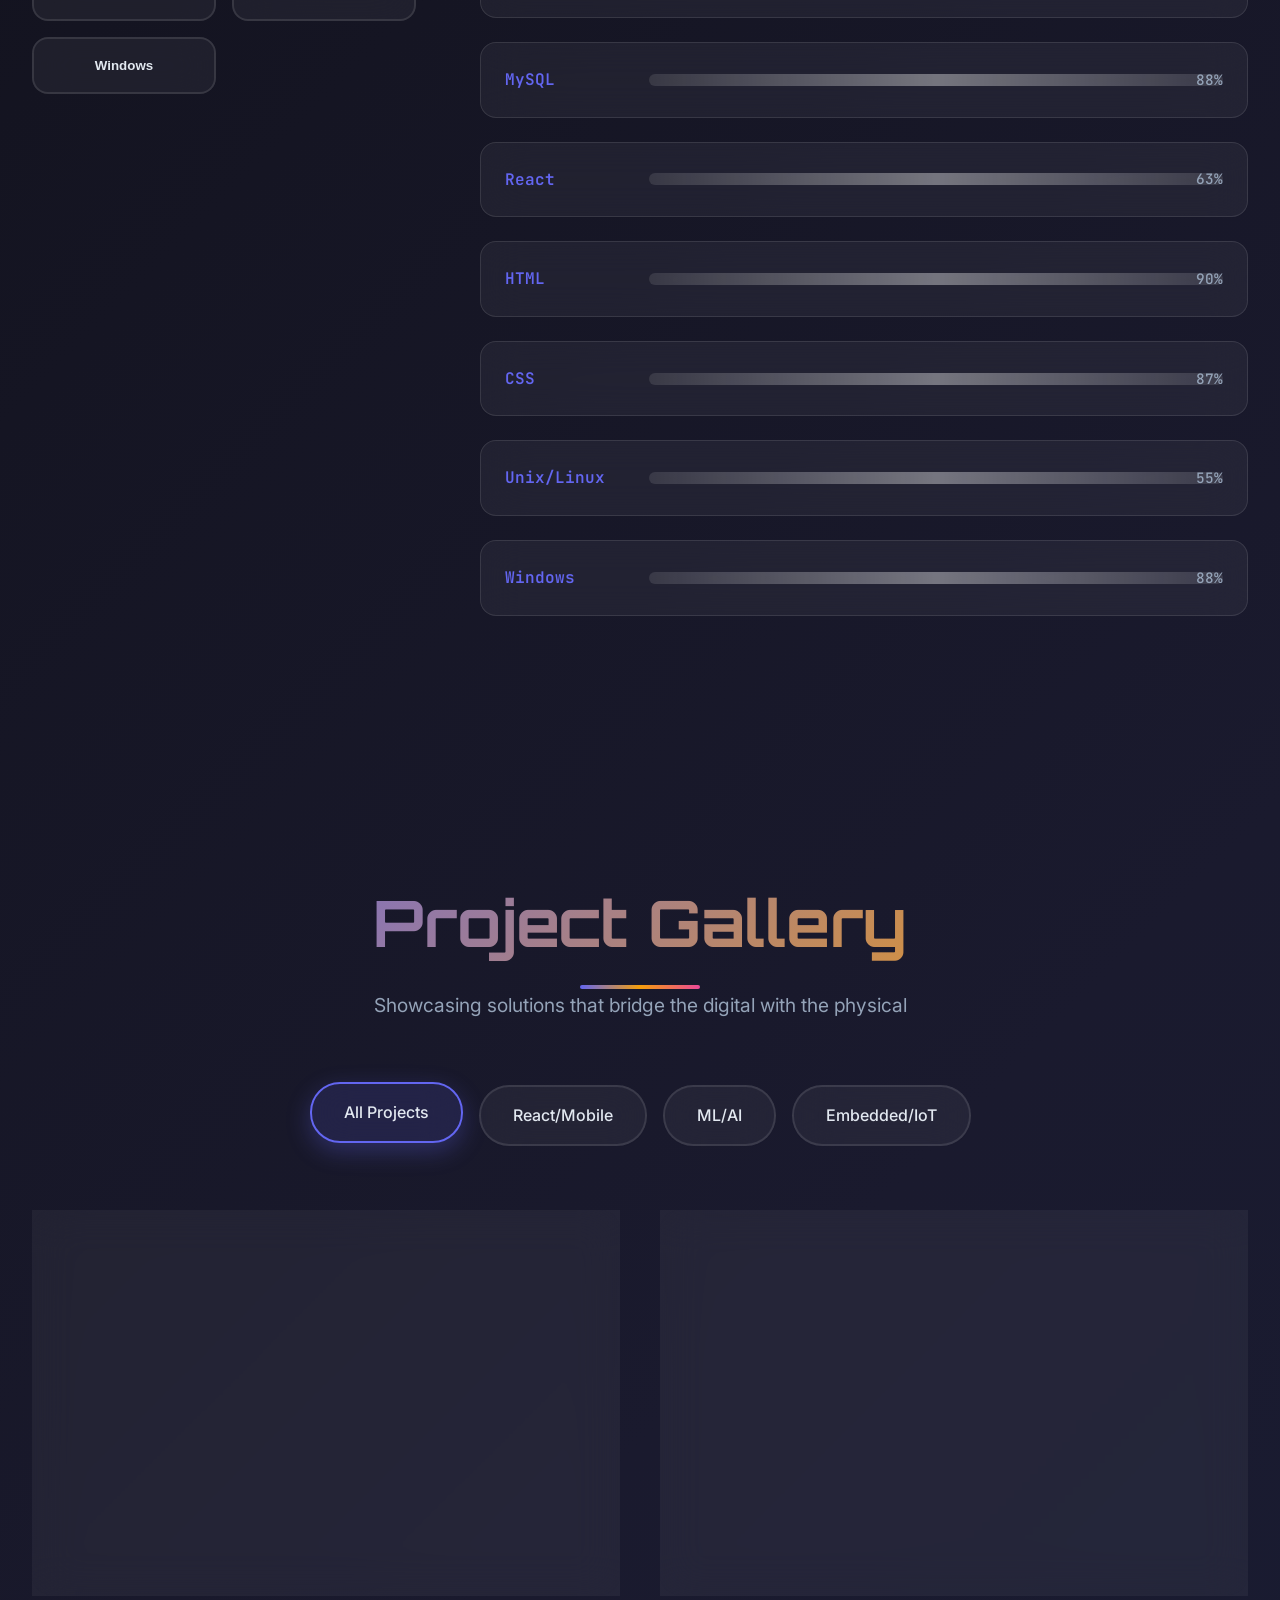
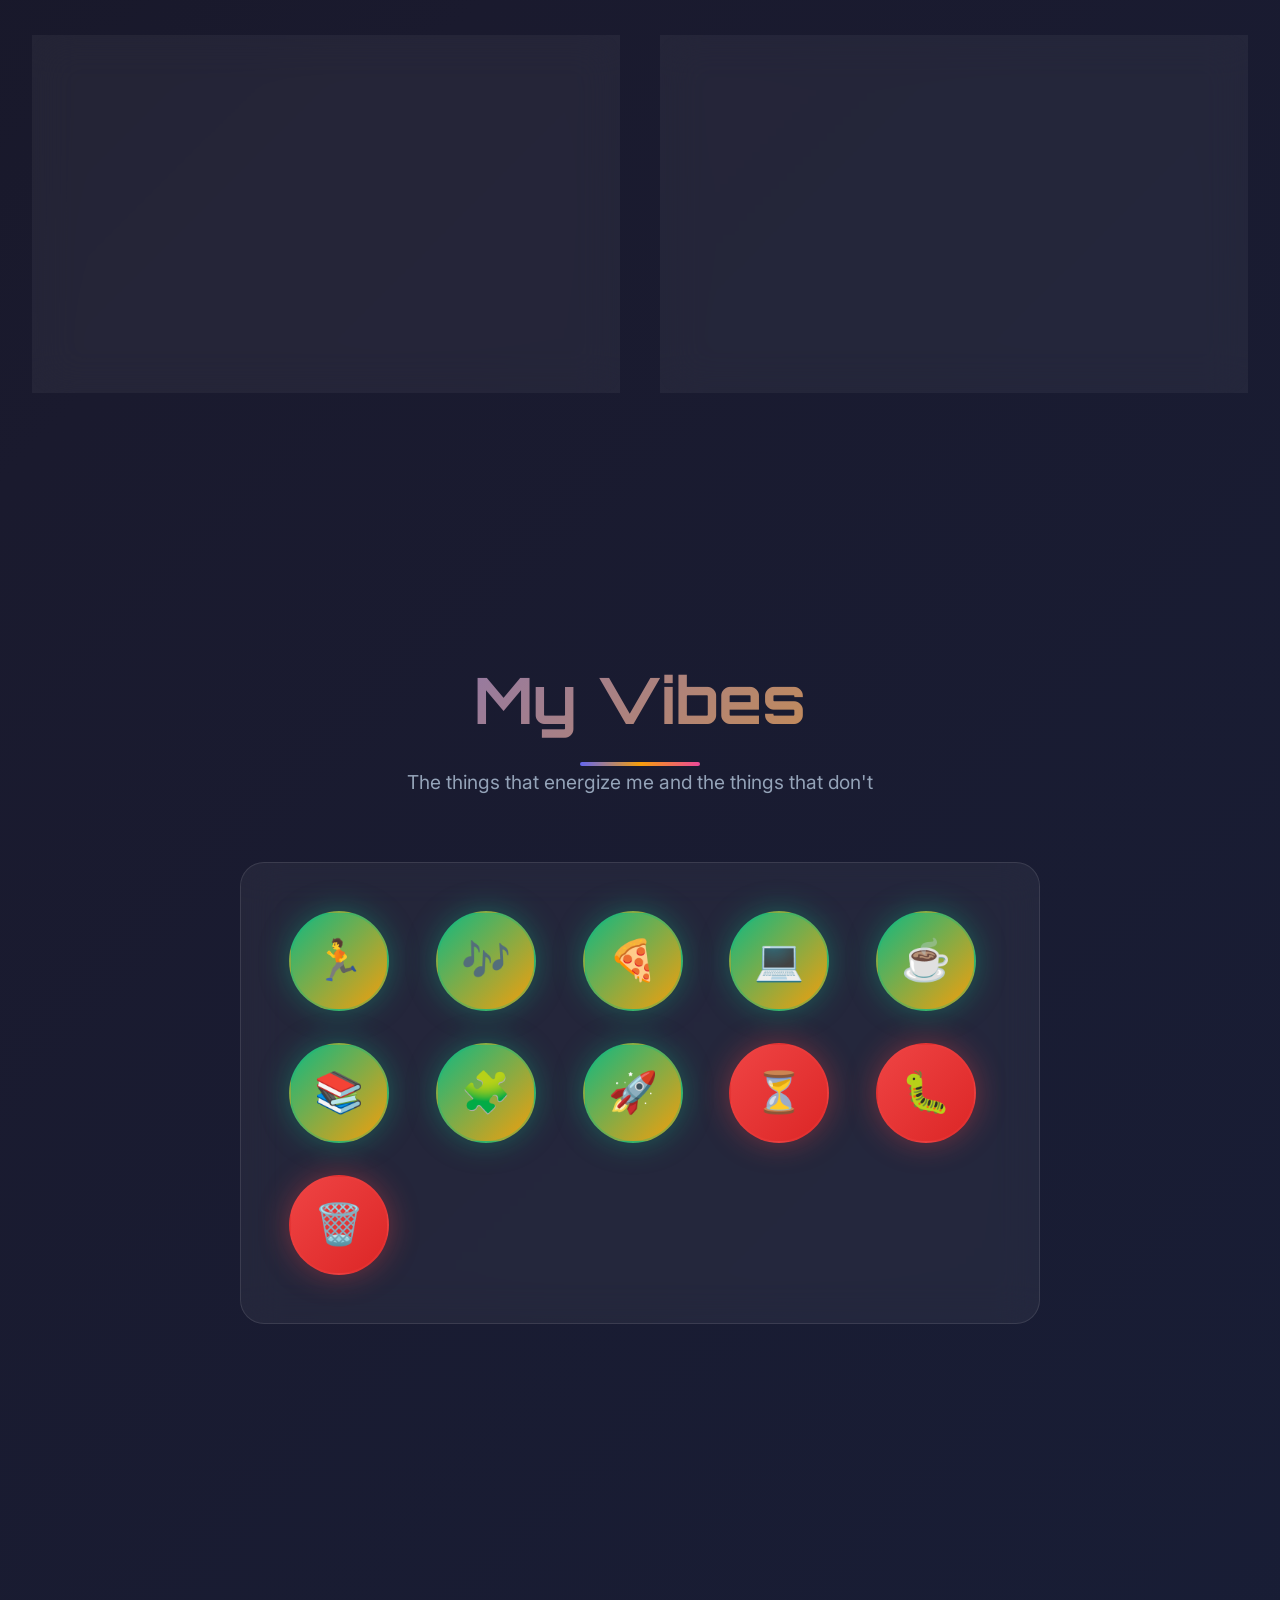
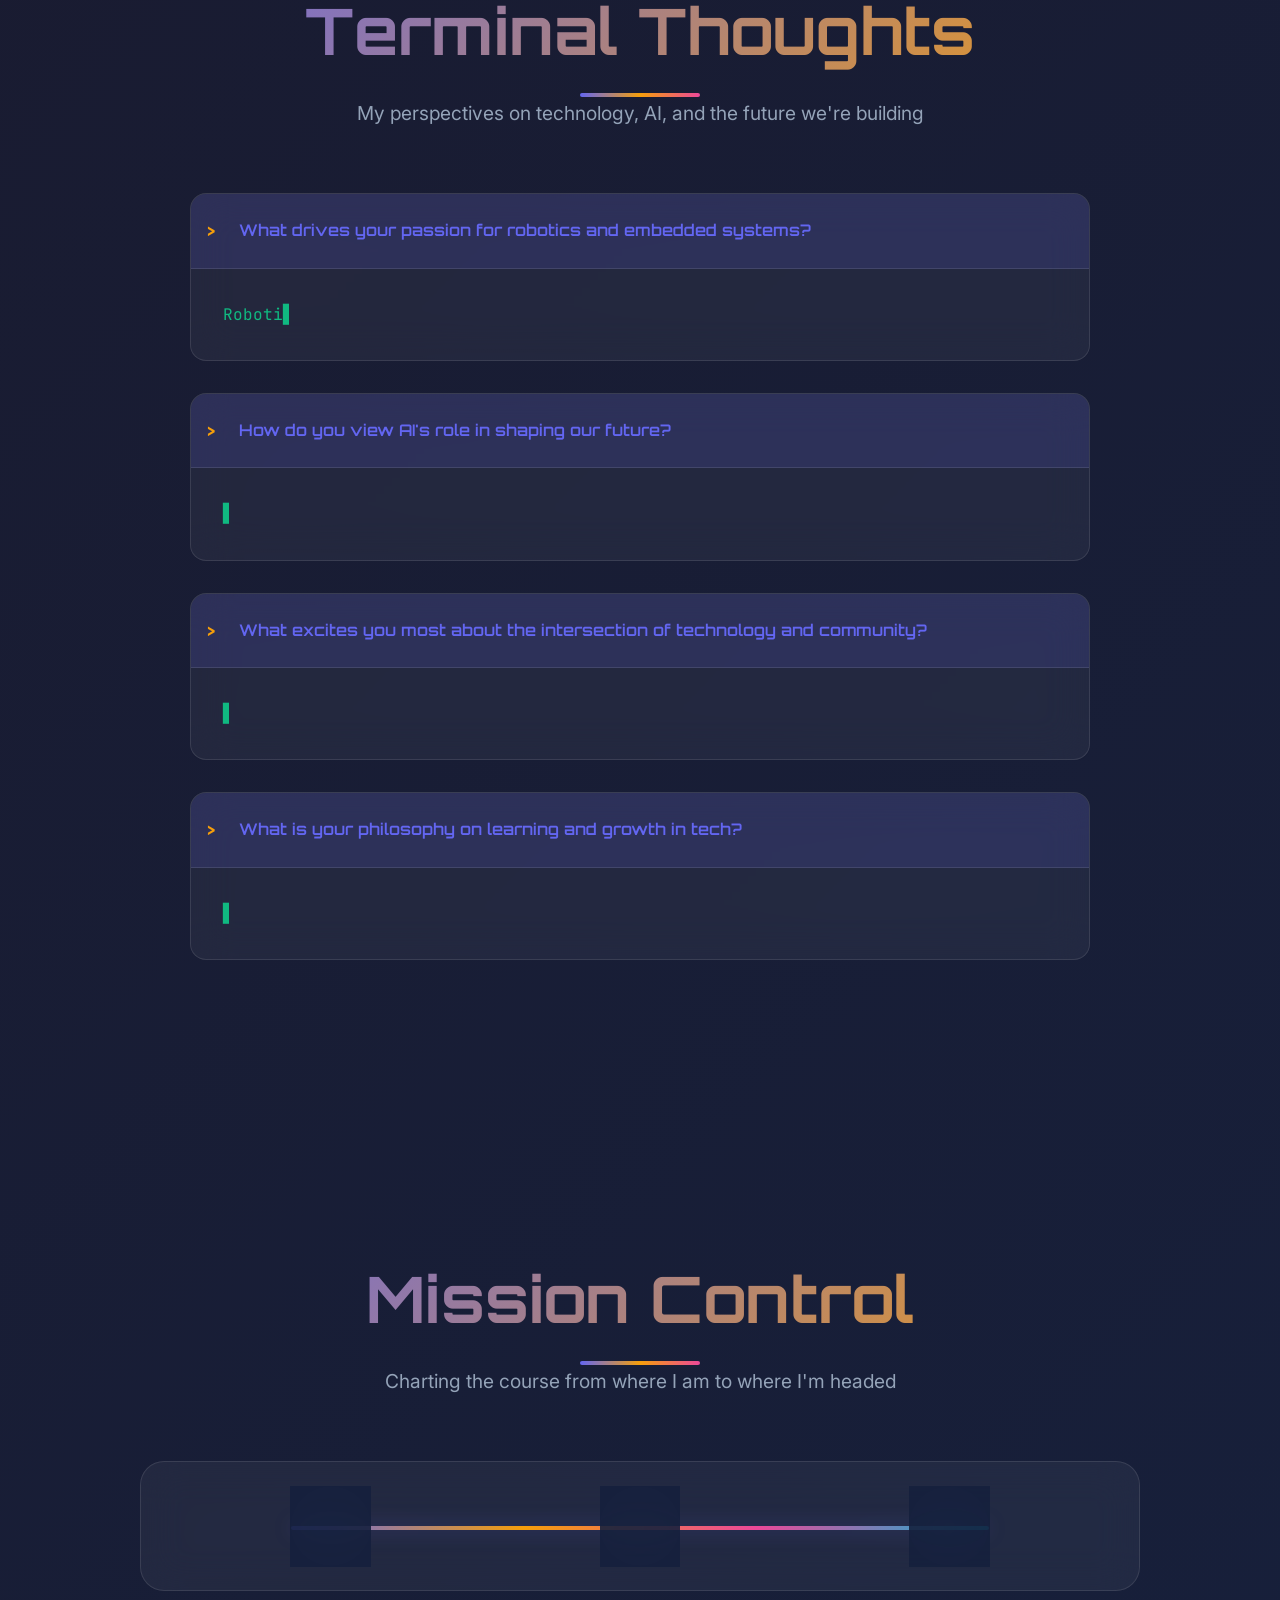
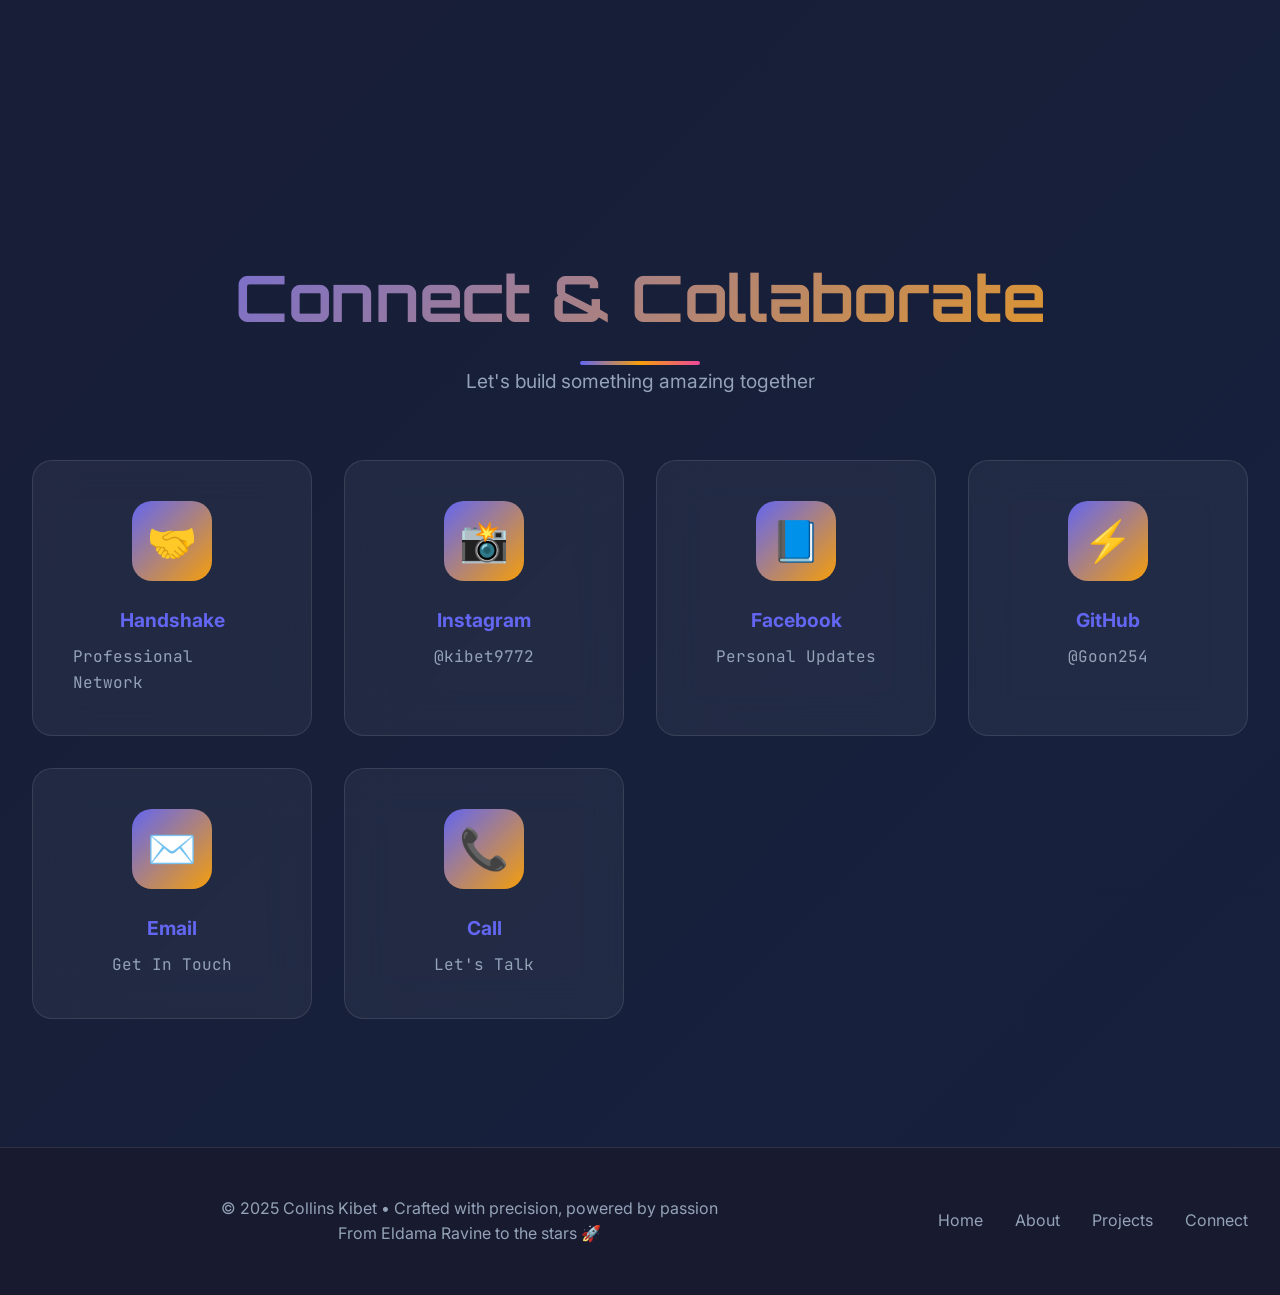
==== commit f5589a08: "Update index.html" ====
--- a/index.html
+++ b/index.html
@@ -1060,16 +1060,23 @@
             line-height: 1.7;
         }
 
+        .type {
+            position: relative;
+            min-height: 1.5em;
+            font-family: 'JetBrains Mono', monospace;
+            color: var(--accent);
+            line-height: 1.7;
+        }
+
         .type::after {
-            content: var(--text);
-            animation: typing 6s steps(80) infinite;
-            white-space: pre-wrap;
-        }
-
-        @keyframes typing {
-            0%, 85% { content: var(--text); }
-            90%, 95% { content: var(--text) '▋'; }
-            100% { content: var(--text); }
+            content: '▋';
+            animation: blink 1s infinite;
+            color: var(--accent);
+        }
+
+        @keyframes blink {
+            0%, 50% { opacity: 1; }
+            51%, 100% { opacity: 0; }
         }
 
         /* Enhanced Space Journey */
@@ -2054,12 +2061,18 @@
                             if (entry.target.classList.contains('skills')) {
                                 animateSkillBars();
                             }
+                            if (entry.target.classList.contains('terminal')) {
+                                // Initialize typing animation when terminal section comes into view
+                                setTimeout(() => {
+                                    initializeTypingAnimation();
+                                }, 500);
+                            }
                         }, index * 100);
                         
                         observer.unobserve(entry.target);
                     }
                 });
-            }, { 
+            }, {
                 threshold: 0.1,
                 rootMargin: '0px 0px -50px 0px'
             });
@@ -2332,6 +2345,46 @@
             }, { passive: true });
         })();
 
+        // Typing animation for terminal thoughts
+        function initializeTypingAnimation() {
+            const typeElements = document.querySelectorAll('.type');
+            
+            typeElements.forEach((element, index) => {
+                const text = element.style.getPropertyValue('--text').replace(/'/g, '');
+                if (!text) return;
+                
+                element.textContent = '';
+                element.style.position = 'relative';
+                
+                // Add typing effect with delay based on element index
+                setTimeout(() => {
+                    typeText(element, text, 50); // 50ms delay between characters
+                }, index * 2000); // 2 second delay between each element
+            });
+        }
+        
+        function typeText(element, text, speed) {
+            let i = 0;
+            element.textContent = '';
+            
+            function typeChar() {
+                if (i < text.length) {
+                    element.textContent += text.charAt(i);
+                    i++;
+                    setTimeout(typeChar, speed);
+                } else {
+                    // Add blinking cursor after typing is complete
+                    const cursor = document.createElement('span');
+                    cursor.textContent = '▋';
+                    cursor.style.animation = 'blink 1s infinite';
+                    cursor.style.color = 'var(--accent)';
+                    element.appendChild(cursor);
+                }
+            }
+            
+            typeChar();
+        }
+
         // Performance monitoring
         (function() {
             // Log performance metrics
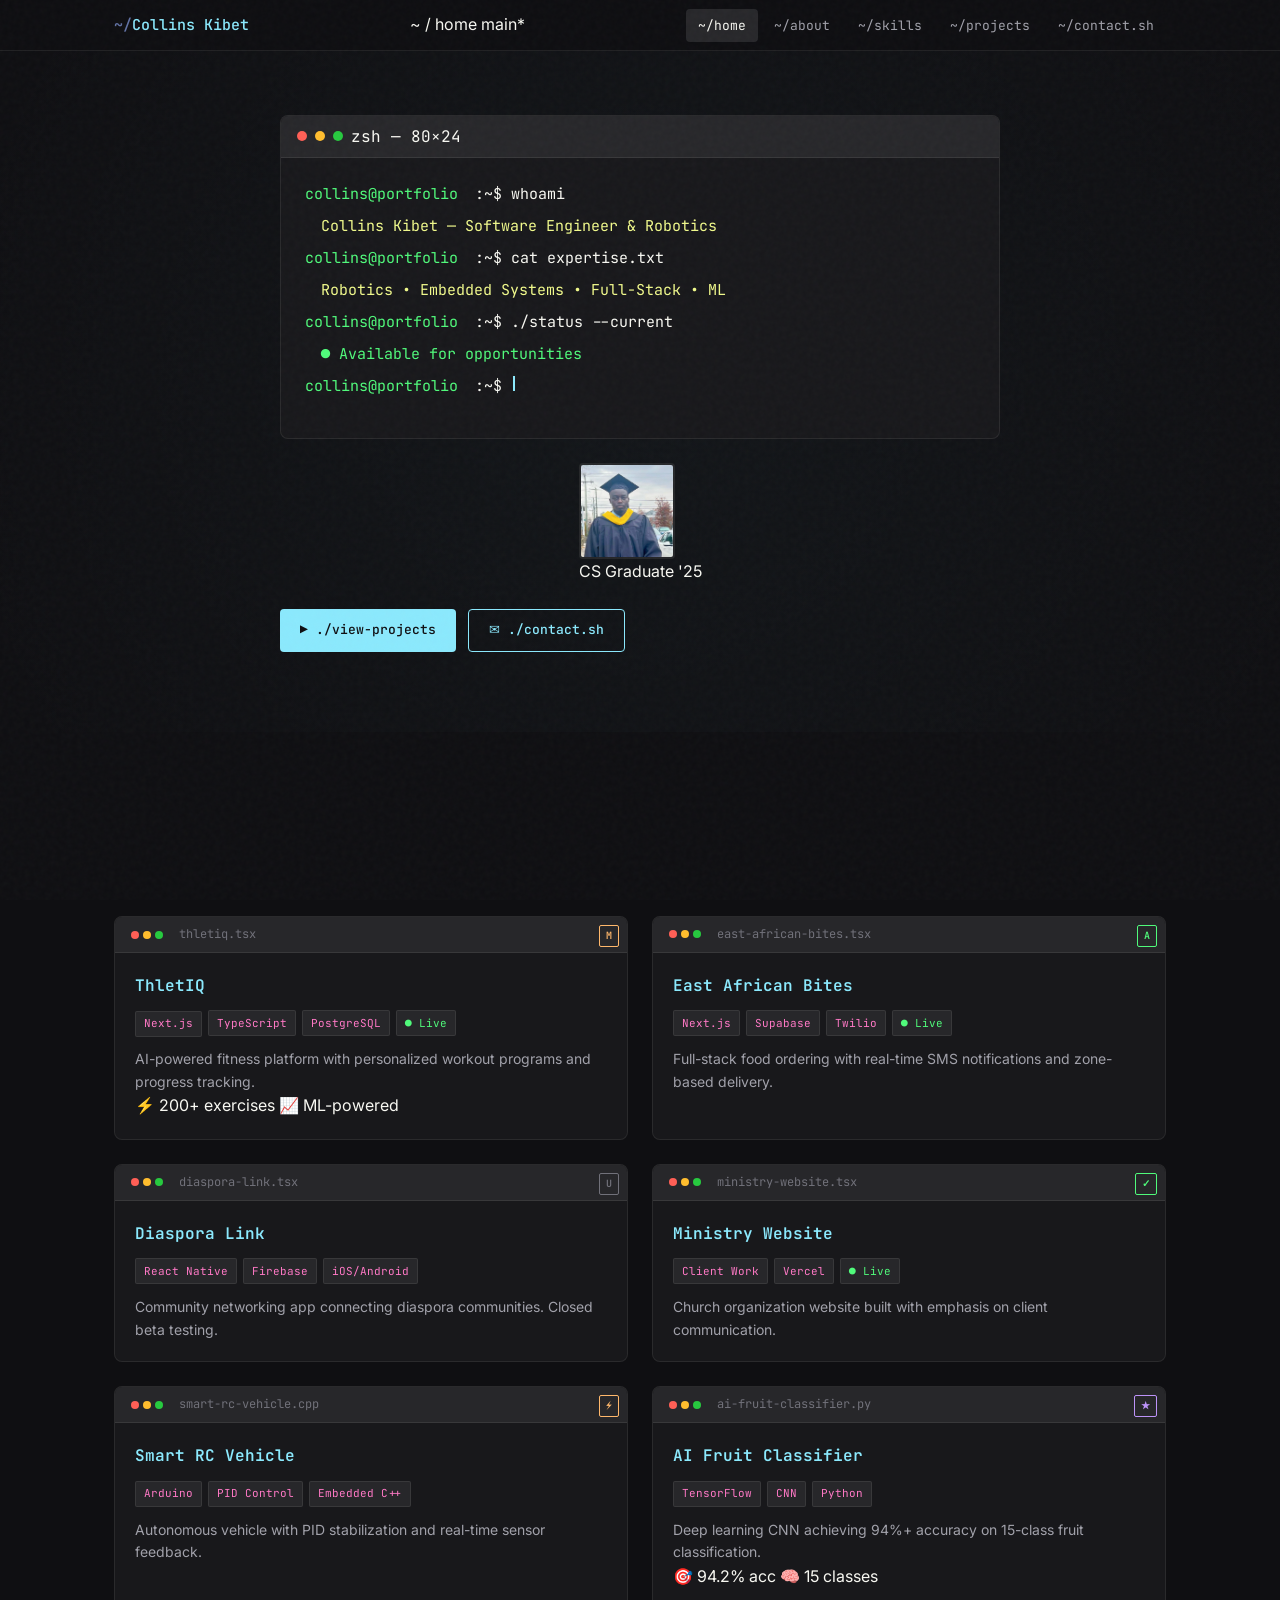
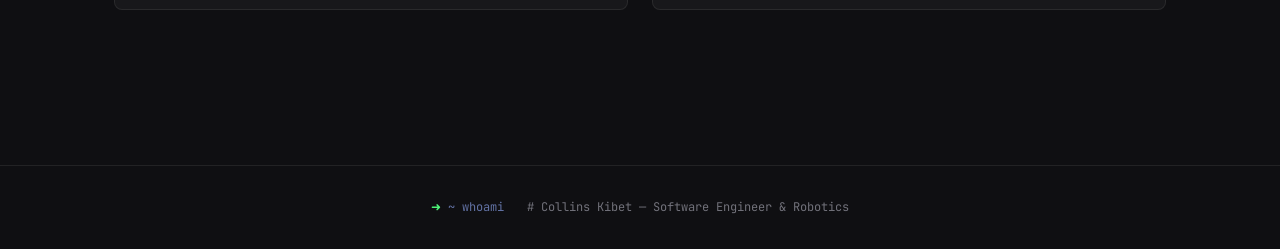
==== commit 0f9d5170: "Consolidate portfolio updates for Vercel deployment - Consistent header/footer across all pages - Fi" ====
--- a/index.html
+++ b/index.html
@@ -1,2490 +1,381 @@
 <!DOCTYPE html>
-<html lang="en">
+<html lang="en" data-theme="dark">
 <head>
-    <meta charset="UTF-8">
-    <meta name="viewport" content="width=device-width, initial-scale=1.0">
-    <title>Collins Kibet - Digital Universe</title>
-    <link rel="preconnect" href="https://fonts.googleapis.com">
-    <link rel="preconnect" href="https://fonts.gstatic.com" crossorigin>
-    <link href="https://fonts.googleapis.com/css2?family=Orbitron:wght@400;700;900&family=Inter:wght@300;400;500;600;700;800&family=JetBrains+Mono:wght@400;500;600&display=swap" rel="stylesheet">
-    <style>
-        :root {
-            --primary: #6366f1;
-            --primary-dark: #4f46e5;
-            --primary-light: #8b5cf6;
-            --secondary: #f59e0b;
-            --accent: #10b981;
-            --accent-pink: #ec4899;
-            --accent-cyan: #06b6d4;
-            --bg: #0a0a0b;
-            --bg-gradient: linear-gradient(135deg, #0a0a0b 0%, #1a1a2e 50%, #16213e 100%);
-            --surface: rgba(26, 26, 46, 0.8);
-            --surface-light: rgba(22, 33, 62, 0.9);
-            --glass: rgba(255, 255, 255, 0.05);
-            --glass-border: rgba(255, 255, 255, 0.1);
-            --text: #e2e8f0;
-            --text-muted: #94a3b8;
-            --text-dim: #64748b;
-            --border: rgba(255, 255, 255, 0.1);
-            --glow: rgba(99, 102, 241, 0.4);
-            --glow-strong: rgba(99, 102, 241, 0.8);
-            --warning: #ef4444;
-            --success: #22c55e;
-            --shadow: 0 25px 50px -12px rgba(0, 0, 0, 0.25);
-            --shadow-lg: 0 35px 60px -12px rgba(0, 0, 0, 0.4);
-        }
-
-        [data-theme="cosmic"] {
-            --primary: #ec4899;
-            --primary-dark: #db2777;
-            --secondary: #06b6d4;
-            --bg: #0f0f23;
-            --surface: rgba(31, 20, 51, 0.8);
-            --surface-light: rgba(51, 25, 76, 0.9);
-            --glow: rgba(236, 72, 153, 0.4);
-        }
-
-        * {
-            margin: 0;
-            padding: 0;
-            box-sizing: border-box;
-        }
-
-        html {
-            scroll-behavior: smooth;
-            scrollbar-width: thin;
-            scrollbar-color: var(--primary) transparent;
-        }
-
-        ::-webkit-scrollbar {
-            width: 8px;
-        }
-
-        ::-webkit-scrollbar-track {
-            background: rgba(0, 0, 0, 0.2);
-        }
-
-        ::-webkit-scrollbar-thumb {
-            background: linear-gradient(45deg, var(--primary), var(--secondary));
-            border-radius: 4px;
-        }
-
-        body {
-            font-family: 'Inter', sans-serif;
-            background: var(--bg-gradient);
-            color: var(--text);
-            line-height: 1.6;
-            overflow-x: hidden;
-            position: relative;
-        }
-
-        /* Animated Background */
-        .bg-animated {
-            position: fixed;
-            top: 0;
-            left: 0;
-            width: 100%;
-            height: 100%;
-            z-index: -2;
-            background: var(--bg-gradient);
-        }
-
-        .bg-animated::before {
-            content: '';
-            position: absolute;
-            top: 0;
-            left: 0;
-            right: 0;
-            bottom: 0;
-            background: 
-                radial-gradient(circle at 20% 80%, rgba(99, 102, 241, 0.1) 0%, transparent 50%),
-                radial-gradient(circle at 80% 20%, rgba(236, 72, 153, 0.1) 0%, transparent 50%),
-                radial-gradient(circle at 40% 40%, rgba(6, 182, 212, 0.05) 0%, transparent 50%);
-            animation: breathe 8s ease-in-out infinite;
-        }
-
-        .floating-particles {
-            position: fixed;
-            top: 0;
-            left: 0;
-            width: 100%;
-            height: 100%;
-            z-index: -1;
-            pointer-events: none;
-        }
-
-        .particle {
-            position: absolute;
-            width: 2px;
-            height: 2px;
-            background: var(--primary);
-            border-radius: 50%;
-            animation: float-particle 20s linear infinite;
-            opacity: 0.6;
-        }
-
-        @keyframes breathe {
-            0%, 100% { opacity: 1; transform: scale(1); }
-            50% { opacity: 0.8; transform: scale(1.05); }
-        }
-
-        @keyframes float-particle {
-            0% { transform: translateY(100vh) translateX(0px) rotate(0deg); opacity: 0; }
-            10% { opacity: 1; }
-            90% { opacity: 1; }
-            100% { transform: translateY(-10px) translateX(100px) rotate(360deg); opacity: 0; }
-        }
-
-        /* Enhanced Header */
-        .site-header {
-            position: fixed;
-            top: 0;
-            width: 100%;
-            z-index: 1000;
-            backdrop-filter: blur(20px) saturate(180%);
-            background: rgba(10, 10, 11, 0.8);
-            border-bottom: 1px solid var(--glass-border);
-            transition: all 0.4s cubic-bezier(0.4, 0, 0.2, 1);
-        }
-
-        .site-header.scrolled {
-            background: rgba(10, 10, 11, 0.95);
-            box-shadow: var(--shadow);
-            border-bottom-color: var(--primary);
-        }
-
-        .nav {
-            display: flex;
-            align-items: center;
-            justify-content: space-between;
-            padding: 1rem 2rem;
-            max-width: 1400px;
-            margin: 0 auto;
-        }
-
-        .brand {
-            font-family: 'Orbitron', monospace;
-            font-weight: 700;
-            font-size: 1.3rem;
-            color: transparent;
-            background: linear-gradient(135deg, var(--primary), var(--secondary), var(--accent-pink));
-            background-clip: text;
-            -webkit-background-clip: text;
-            text-decoration: none;
-            position: relative;
-            transition: all 0.4s ease;
-        }
-
-        .brand::after {
-            content: '';
-            position: absolute;
-            bottom: -4px;
-            left: 0;
-            width: 0;
-            height: 3px;
-            background: linear-gradient(90deg, var(--primary), var(--secondary));
-            border-radius: 2px;
-            transition: width 0.4s cubic-bezier(0.4, 0, 0.2, 1);
-        }
-
-        .brand:hover::after {
-            width: 100%;
-        }
-
-        .brand:hover {
-            transform: scale(1.05);
-            filter: brightness(1.2);
-        }
-
-        .nav-controls {
-            display: flex;
-            align-items: center;
-            gap: 1rem;
-        }
-
-        .theme-toggle {
-            background: var(--glass);
-            border: 2px solid var(--glass-border);
-            color: var(--text);
-            width: 45px;
-            height: 45px;
-            border-radius: 12px;
-            cursor: pointer;
-            font-size: 1.2rem;
-            display: flex;
-            align-items: center;
-            justify-content: center;
-            transition: all 0.4s cubic-bezier(0.4, 0, 0.2, 1);
-            backdrop-filter: blur(10px);
-            position: relative;
-            overflow: hidden;
-        }
-
-        .theme-toggle::before {
-            content: '';
-            position: absolute;
-            top: 0;
-            left: 0;
-            right: 0;
-            bottom: 0;
-            background: linear-gradient(45deg, var(--primary), var(--secondary));
-            opacity: 0;
-            transition: opacity 0.3s ease;
-            border-radius: 10px;
-        }
-
-        .theme-toggle:hover::before {
-            opacity: 0.1;
-        }
-
-        .theme-toggle:hover {
-            border-color: var(--primary);
-            transform: scale(1.1) rotate(180deg);
-            box-shadow: 0 0 30px var(--glow);
-        }
-
-        .nav-menu {
-            display: flex;
-            list-style: none;
-            gap: 0.5rem;
-        }
-
-        .nav-menu a {
-            color: var(--text);
-            text-decoration: none;
-            font-weight: 500;
-            position: relative;
-            padding: 0.75rem 1.2rem;
-            border-radius: 12px;
-            transition: all 0.3s cubic-bezier(0.4, 0, 0.2, 1);
-            backdrop-filter: blur(10px);
-            font-size: 0.95rem;
-        }
-
-        .nav-menu a::before {
-            content: '';
-            position: absolute;
-            top: 0;
-            left: 0;
-            right: 0;
-            bottom: 0;
-            background: linear-gradient(135deg, var(--primary), var(--secondary));
-            opacity: 0;
-            border-radius: 12px;
-            transition: opacity 0.3s ease;
-            z-index: -1;
-        }
-
-        .nav-menu a:hover::before,
-        .nav-menu a.active::before {
-            opacity: 0.15;
-        }
-
-        .nav-menu a:hover,
-        .nav-menu a.active {
-            color: white;
-            transform: translateY(-2px);
-            box-shadow: 0 8px 25px rgba(99, 102, 241, 0.3);
-        }
-
-        /* Enhanced Progress Bar */
-        .progress {
-            position: fixed;
-            top: 0;
-            left: 0;
-            width: 100%;
-            height: 4px;
-            background: rgba(255, 255, 255, 0.05);
-            z-index: 999;
-        }
-
-        .progress-bar {
-            height: 100%;
-            background: linear-gradient(90deg, var(--primary), var(--secondary), var(--accent-pink), var(--accent-cyan));
-            background-size: 400% 100%;
-            animation: rainbow-flow 3s ease-in-out infinite;
-            transition: width 0.1s ease;
-            box-shadow: 0 0 20px var(--glow-strong);
-            position: relative;
-        }
-
-        .progress-bar::after {
-            content: '';
-            position: absolute;
-            top: 0;
-            right: 0;
-            width: 20px;
-            height: 100%;
-            background: linear-gradient(90deg, transparent, white);
-            opacity: 0.6;
-            animation: progress-shine 2s ease-in-out infinite;
-        }
-
-        @keyframes rainbow-flow {
-            0%, 100% { background-position: 0% 50%; }
-            50% { background-position: 100% 50%; }
-        }
-
-        @keyframes progress-shine {
-            0%, 100% { transform: translateX(0); opacity: 0; }
-            50% { transform: translateX(-100%); opacity: 0.6; }
-        }
-
-        /* Enhanced Hero Section */
-        .hero {
-            min-height: 100vh;
-            display: flex;
-            align-items: center;
-            justify-content: center;
-            position: relative;
-            overflow: hidden;
-        }
-
-        .hero-bg {
-            position: absolute;
-            top: 0;
-            left: 0;
-            width: 100%;
-            height: 100%;
-            background: 
-                radial-gradient(circle at 30% 20%, rgba(99, 102, 241, 0.15) 0%, transparent 50%),
-                radial-gradient(circle at 70% 80%, rgba(236, 72, 153, 0.1) 0%, transparent 50%),
-                linear-gradient(135deg, transparent 0%, rgba(6, 182, 212, 0.05) 100%);
-        }
-
-        .constellation-container {
-            position: relative;
-            z-index: 2;
-            text-align: center;
-            max-width: 900px;
-            margin: 0 auto;
-            padding: 2rem;
-        }
-
-        .constellation {
-            font-family: 'Orbitron', monospace;
-            font-size: clamp(2.8rem, 8vw, 7rem);
-            font-weight: 900;
-            margin-bottom: 2rem;
-            display: flex;
-            flex-wrap: nowrap;
-            justify-content: center;
-            gap: 0.05em;
-            position: relative;
-            white-space: nowrap;
-            overflow: hidden;
-        }
-
-        .constellation span {
-            display: inline-block;
-            position: relative;
-            animation: float-letter 4s ease-in-out infinite;
-            animation-delay: calc(var(--i, 0) * 0.15s);
-            color: transparent;
-            background: linear-gradient(135deg, var(--primary), var(--secondary), var(--accent-pink), var(--accent-cyan));
-            background-clip: text;
-            -webkit-background-clip: text;
-            background-size: 300% 300%;
-            animation: float-letter 4s ease-in-out infinite, gradient-shift 6s ease-in-out infinite;
-            animation-delay: calc(var(--i, 0) * 0.1s), calc(var(--i, 0) * 0.2s);
-            filter: drop-shadow(0 0 15px var(--glow));
-            transition: all 0.4s cubic-bezier(0.4, 0, 0.2, 1);
-            cursor: pointer;
-        }
-
-        .constellation span:hover {
-            transform: scale(1.3) rotate(15deg) translateY(-10px);
-            filter: drop-shadow(0 0 25px var(--primary)) drop-shadow(0 0 35px var(--secondary));
-            animation-play-state: paused;
-        }
-
-        @keyframes float-letter {
-            0%, 100% { transform: translateY(0px) rotate(0deg); }
-            25% { transform: translateY(-15px) rotate(2deg); }
-            50% { transform: translateY(-25px) rotate(-1deg); }
-            75% { transform: translateY(-10px) rotate(1deg); }
-        }
-
-        @keyframes gradient-shift {
-            0%, 100% { background-position: 0% 50%; }
-            50% { background-position: 100% 50%; }
-        }
-
-        .hero-subtitle {
-            font-size: clamp(1.1rem, 2.5vw, 1.4rem);
-            color: var(--text-muted);
-            margin-bottom: 3rem;
-            font-weight: 400;
-            line-height: 1.6;
-            opacity: 0;
-            animation: fade-up 1s ease 1s forwards;
-        }
-
-        .hero-cta {
-            display: flex;
-            gap: 1.5rem;
-            justify-content: center;
-            flex-wrap: wrap;
-            opacity: 0;
-            animation: fade-up 1s ease 1.5s forwards;
-        }
-
-        .portal-btn {
-            display: inline-flex;
-            align-items: center;
-            justify-content: center;
-            gap: 0.75rem;
-            padding: 1.2rem 2.5rem;
-            background: linear-gradient(135deg, var(--primary), var(--secondary));
-            color: white;
-            text-decoration: none;
-            border-radius: 25px;
-            font-weight: 600;
-            font-size: 1.1rem;
-            position: relative;
-            overflow: hidden;
-            transition: all 0.4s cubic-bezier(0.4, 0, 0.2, 1);
-            box-shadow: 0 10px 40px rgba(99, 102, 241, 0.3);
-            border: 1px solid rgba(255, 255, 255, 0.1);
-        }
-
-        .portal-btn::before {
-            content: '';
-            position: absolute;
-            top: 0;
-            left: -100%;
-            width: 100%;
-            height: 100%;
-            background: linear-gradient(90deg, transparent, rgba(255, 255, 255, 0.3), transparent);
-            transition: left 0.6s ease;
-        }
-
-        .portal-btn:hover::before {
-            left: 100%;
-        }
-
-        .portal-btn:hover {
-            transform: translateY(-4px) scale(1.02);
-            box-shadow: 0 15px 50px rgba(99, 102, 241, 0.4);
-        }
-
-        .portal-btn.secondary {
-            background: var(--glass);
-            backdrop-filter: blur(10px);
-            border: 2px solid var(--glass-border);
-            box-shadow: 0 10px 40px rgba(0, 0, 0, 0.2);
-        }
-
-        .portal-btn.secondary:hover {
-            border-color: var(--primary);
-            box-shadow: 0 15px 50px rgba(99, 102, 241, 0.2);
-        }
-
-        @keyframes fade-up {
-            from { opacity: 0; transform: translateY(30px); }
-            to { opacity: 1; transform: translateY(0); }
-        }
-
-        /* Enhanced Sections */
-        .section {
-            padding: 8rem 2rem;
-            max-width: 1400px;
-            margin: 0 auto;
-            position: relative;
-        }
-
-        .section-header {
-            text-align: center;
-            margin-bottom: 4rem;
-            position: relative;
-        }
-
-        .section-title {
-            font-family: 'Orbitron', monospace;
-            font-size: clamp(2.5rem, 6vw, 4rem);
-            margin-bottom: 1rem;
-            position: relative;
-            color: transparent;
-            background: linear-gradient(135deg, var(--primary), var(--secondary), var(--accent-pink));
-            background-clip: text;
-            -webkit-background-clip: text;
-            background-size: 200% 200%;
-            animation: gradient-shift 4s ease-in-out infinite;
-        }
-
-        .section-subtitle {
-            font-size: 1.2rem;
-            color: var(--text-muted);
-            max-width: 600px;
-            margin: 0 auto;
-            line-height: 1.6;
-        }
-
-        .section-title::after {
-            content: '';
-            position: absolute;
-            bottom: -15px;
-            left: 50%;
-            transform: translateX(-50%);
-            width: 120px;
-            height: 4px;
-            background: linear-gradient(90deg, var(--primary), var(--secondary), var(--accent-pink));
-            border-radius: 2px;
-            animation: pulse-glow 2s ease-in-out infinite;
-        }
-
-        @keyframes pulse-glow {
-            0%, 100% { box-shadow: 0 0 5px var(--glow); }
-            50% { box-shadow: 0 0 20px var(--glow-strong), 0 0 30px var(--glow); }
-        }
-
-        /* Enhanced About Section */
-        .about-content {
-            display: grid;
-            grid-template-columns: 1fr 350px;
-            gap: 4rem;
-            align-items: center;
-        }
-
-        .journey-text {
-            font-size: 1.15rem;
-            line-height: 1.8;
-        }
-
-        .journey-text p {
-            margin-bottom: 2rem;
-            padding: 2rem;
-            background: var(--glass);
-            border-radius: 16px;
-            border: 1px solid var(--glass-border);
-            backdrop-filter: blur(20px);
-            position: relative;
-            transition: all 0.4s cubic-bezier(0.4, 0, 0.2, 1);
-            transform: translateY(20px);
-            opacity: 0;
-            animation: slide-up-stagger 0.8s ease forwards;
-            animation-delay: calc(var(--i, 0) * 0.2s);
-        }
-
-        .journey-text p::before {
-            content: '';
-            position: absolute;
-            top: 0;
-            left: 0;
-            width: 4px;
-            height: 100%;
-            background: linear-gradient(180deg, var(--primary), var(--secondary));
-            border-radius: 0 4px 4px 0;
-        }
-
-        .journey-text p:hover {
-            transform: translateY(-5px);
-            box-shadow: var(--shadow-lg);
-            border-color: var(--primary);
-        }
-
-        .hero-visual {
-            position: relative;
-            display: flex;
-            align-items: center;
-            justify-content: center;
-        }
-
-        .avatar-container {
-            position: relative;
-            width: 280px;
-            height: 280px;
-            border-radius: 50%;
-            background: linear-gradient(135deg, var(--primary), var(--secondary), var(--accent-pink));
-            padding: 4px;
-            animation: rotate-border 8s linear infinite;
-        }
-
-        .avatar-inner {
-            width: 100%;
-            height: 100%;
-            border-radius: 50%;
-            background: var(--bg);
-            display: flex;
-            align-items: center;
-            justify-content: center;
-            font-size: 6rem;
-            position: relative;
-            overflow: hidden;
-        }
-
-        .floating-icons {
-            position: absolute;
-            width: 100%;
-            height: 100%;
-        }
-
-        .floating-icon {
-            position: absolute;
-            font-size: 2rem;
-            animation: orbit 12s linear infinite;
-            opacity: 0.7;
-        }
-
-        .floating-icon:nth-child(1) { animation-delay: 0s; }
-        .floating-icon:nth-child(2) { animation-delay: -3s; }
-        .floating-icon:nth-child(3) { animation-delay: -6s; }
-        .floating-icon:nth-child(4) { animation-delay: -9s; }
-
-        @keyframes rotate-border {
-            from { transform: rotate(0deg); }
-            to { transform: rotate(360deg); }
-        }
-
-        @keyframes orbit {
-            from { transform: rotate(0deg) translateX(150px) rotate(0deg); }
-            to { transform: rotate(360deg) translateX(150px) rotate(-360deg); }
-        }
-
-        @keyframes slide-up-stagger {
-            to {
-                opacity: 1;
-                transform: translateY(0);
-            }
-        }
-
-        /* Enhanced Skills Section */
-        .skills-grid {
-            display: grid;
-            grid-template-columns: 1fr 2fr;
-            gap: 4rem;
-            align-items: start;
-        }
-
-        .controls-section h3 {
-            font-family: 'Orbitron', monospace;
-            color: var(--primary);
-            margin-bottom: 1.5rem;
-            font-size: 1.3rem;
-        }
-
-        .controls {
-            display: grid;
-            grid-template-columns: repeat(auto-fit, minmax(140px, 1fr));
-            gap: 1rem;
-        }
-
-        .control-pill {
-            padding: 1.2rem;
-            background: var(--glass);
-            border: 2px solid var(--glass-border);
-            border-radius: 16px;
-            color: var(--text);
-            cursor: pointer;
-            transition: all 0.4s cubic-bezier(0.4, 0, 0.2, 1);
-            position: relative;
-            overflow: hidden;
-            font-weight: 600;
-            text-align: center;
-            backdrop-filter: blur(20px);
-        }
-
-        .control-pill::before {
-            content: '';
-            position: absolute;
-            top: 0;
-            left: -100%;
-            width: 100%;
-            height: 100%;
-            background: linear-gradient(90deg, var(--primary), var(--secondary));
-            opacity: 0.1;
-            transition: left 0.4s ease;
-        }
-
-        .control-pill:hover::before {
-            left: 0;
-        }
-
-        .control-pill:hover {
-            border-color: var(--primary);
-            transform: translateY(-5px) scale(1.02);
-            box-shadow: 0 12px 30px rgba(99, 102, 241, 0.3);
-        }
-
-        .meters-section h3 {
-            font-family: 'Orbitron', monospace;
-            color: var(--primary);
-            margin-bottom: 1.5rem;
-            font-size: 1.3rem;
-        }
-
-        .meters {
-            display: grid;
-            gap: 1.5rem;
-        }
-
-        .meter {
-            display: flex;
-            align-items: center;
-            gap: 1.5rem;
-            padding: 1.5rem;
-            background: var(--glass);
-            border-radius: 16px;
-            border: 1px solid var(--glass-border);
-            backdrop-filter: blur(20px);
-            transition: all 0.3s ease;
-        }
-
-        .meter:hover {
-            transform: translateY(-3px);
-            border-color: var(--primary);
-        }
-
-        .meter-label {
-            min-width: 120px;
-            font-weight: 600;
-            color: var(--primary);
-            font-family: 'JetBrains Mono', monospace;
-        }
-
-        .bar-container {
-            flex: 1;
-            position: relative;
-        }
-
-        .bar {
-            height: 12px;
-            background: rgba(255, 255, 255, 0.1);
-            border-radius: 6px;
-            overflow: hidden;
-            position: relative;
-        }
-
-        .bar::before {
-            content: '';
-            position: absolute;
-            top: 0;
-            left: 0;
-            height: 100%;
-            width: var(--level, 0%);
-            background: linear-gradient(90deg, var(--primary), var(--secondary), var(--accent-pink));
-            border-radius: 6px;
-            animation: fillBar 2s cubic-bezier(0.4, 0, 0.2, 1);
-            box-shadow: 0 0 15px rgba(99, 102, 241, 0.5);
-            position: relative;
-            overflow: hidden;
-        }
-
-        .bar::after {
-            content: '';
-            position: absolute;
-            top: 0;
-            left: 0;
-            right: 0;
-            bottom: 0;
-            background: linear-gradient(90deg, transparent, rgba(255, 255, 255, 0.3), transparent);
-            animation: bar-shine 3s ease-in-out infinite;
-        }
-
-        .percentage {
-            position: absolute;
-            right: 0;
-            top: 50%;
-            transform: translateY(-50%);
-            font-family: 'JetBrains Mono', monospace;
-            color: var(--text-muted);
-            font-size: 0.9rem;
-            font-weight: 500;
-        }
-
-        @keyframes fillBar {
-            from { width: 0%; }
-        }
-
-        @keyframes bar-shine {
-            0%, 100% { transform: translateX(-100%); }
-            50% { transform: translateX(100%); }
-        }
-
-        /* Enhanced Projects Gallery */
-        .filters {
-            display: flex;
-            flex-wrap: wrap;
-            justify-content: center;
-            gap: 1rem;
-            margin-bottom: 4rem;
-        }
-
-        .filter-pill {
-            padding: 1rem 2rem;
-            background: var(--glass);
-            border: 2px solid var(--glass-border);
-            border-radius: 30px;
-            cursor: pointer;
-            transition: all 0.4s cubic-bezier(0.4, 0, 0.2, 1);
-            position: relative;
-            overflow: hidden;
-            backdrop-filter: blur(20px);
-            font-weight: 500;
-        }
-
-        .filter-pill input {
-            display: none;
-        }
-
-        .filter-pill:hover,
-        .filter-pill.active {
-            border-color: var(--primary);
-            background: rgba(99, 102, 241, 0.15);
-            transform: translateY(-3px);
-            box-shadow: 0 8px 25px rgba(99, 102, 241, 0.3);
-        }
-
-        .gallery {
-            display: grid;
-            grid-template-columns: repeat(auto-fit, minmax(380px, 1fr));
-            gap: 2.5rem;
-        }
-
-        .frame {
-            background: var(--glass);
-            border: 1px solid var(--glass-border);
-            border-radius: 20px;
-            overflow: hidden;
-            transition: all 0.4s cubic-bezier(0.4, 0, 0.2, 1);
-            position: relative;
-            backdrop-filter: blur(20px);
-            cursor: pointer;
-        }
-
-        .frame::before {
-            content: '';
-            position: absolute;
-            top: 0;
-            left: 0;
-            right: 0;
-            height: 4px;
-            background: linear-gradient(90deg, var(--primary), var(--secondary), var(--accent-pink));
-            border-radius: 20px 20px 0 0;
-        }
-
-        .frame:hover {
-            transform: translateY(-10px) scale(1.02);
-            box-shadow: var(--shadow-lg);
-            border-color: var(--primary);
-        }
-
-        .frame-inner {
-            padding: 2.5rem;
-            display: block;
-            position: relative;
-            height: 100%;
-        }
-
-        .project-header {
-            display: flex;
-            align-items: center;
-            gap: 1rem;
-            margin-bottom: 1.5rem;
-        }
-
-        .project-icon {
-            width: 50px;
-            height: 50px;
-            background: linear-gradient(135deg, var(--primary), var(--secondary));
-            border-radius: 12px;
-            display: flex;
-            align-items: center;
-            justify-content: center;
-            font-size: 1.5rem;
-            color: white;
-        }
-
-        .frame h3 {
-            font-family: 'Orbitron', monospace;
-            color: var(--primary);
-            font-size: 1.3rem;
-            margin: 0;
-            flex: 1;
-        }
-
-        .project-tags {
-            display: flex;
-            gap: 0.5rem;
-            margin: 1rem 0;
-            flex-wrap: wrap;
-        }
-
-        .tag {
-            background: rgba(99, 102, 241, 0.2);
-            color: var(--primary);
-            padding: 0.3rem 0.8rem;
-            border-radius: 20px;
-            font-size: 0.8rem;
-            font-weight: 500;
-            border: 1px solid rgba(99, 102, 241, 0.3);
-        }
-
-        .blurb {
-            color: var(--text-muted);
-            line-height: 1.7;
-            margin-bottom: 1.5rem;
-        }
-
-        .project-stats {
-            display: flex;
-            justify-content: space-between;
-            align-items: center;
-            margin-top: auto;
-            padding-top: 1.5rem;
-            border-top: 1px solid var(--glass-border);
-        }
-
-        .stat {
-            display: flex;
-            align-items: center;
-            gap: 0.5rem;
-            font-size: 0.9rem;
-            color: var(--text-muted);
-        }
-
-        /* Project card link styling */
-        .frame-inner {
-            text-decoration: none;
-            color: inherit;
-        }
-
-        .frame-inner:hover {
-            color: inherit;
-        }
-
-        .frame-inner:focus {
-            outline: 2px solid var(--primary);
-            outline-offset: 2px;
-        }
-
-        /* Enhanced Interactive Room */
-        .room {
-            display: grid;
-            grid-template-columns: repeat(auto-fit, minmax(100px, 1fr));
-            gap: 2rem;
-            max-width: 800px;
-            margin: 0 auto;
-            padding: 3rem;
-            background: var(--glass);
-            border-radius: 24px;
-            backdrop-filter: blur(20px);
-            border: 1px solid var(--glass-border);
-        }
-
-        .orb {
-            width: 100px;
-            height: 100px;
-            border-radius: 50%;
-            border: none;
-            font-size: 2.5rem;
-            cursor: pointer;
-            position: relative;
-            transition: all 0.4s cubic-bezier(0.4, 0, 0.2, 1);
-            display: flex;
-            align-items: center;
-            justify-content: center;
-            backdrop-filter: blur(10px);
-        }
-
-        .orb.like {
-            background: linear-gradient(135deg, var(--accent), var(--secondary));
-            box-shadow: 0 0 30px rgba(16, 185, 129, 0.4);
-            border: 2px solid rgba(16, 185, 129, 0.3);
-        }
-
-        .orb.dislike {
-            background: linear-gradient(135deg, var(--warning), #dc2626);
-            box-shadow: 0 0 30px rgba(239, 68, 68, 0.4);
-            border: 2px solid rgba(239, 68, 68, 0.3);
-        }
-
-        .orb:hover {
-            transform: scale(1.3) rotate(15deg);
-            box-shadow: 0 0 40px var(--glow-strong);
-        }
-
-        .orb:active {
-            transform: scale(1.1) rotate(360deg);
-        }
-
-        /* Enhanced Terminal */
-        .terminal-container {
-            max-width: 900px;
-            margin: 0 auto;
-        }
-
-        .qa {
-            margin-bottom: 2rem;
-            background: var(--glass);
-            border-radius: 16px;
-            border: 1px solid var(--glass-border);
-            overflow: hidden;
-            backdrop-filter: blur(20px);
-            transition: all 0.3s ease;
-        }
-
-        .qa:hover {
-            border-color: var(--primary);
-            box-shadow: 0 8px 25px rgba(99, 102, 241, 0.2);
-        }
-
-        .q {
-            background: rgba(99, 102, 241, 0.15);
-            padding: 1.5rem 2rem;
-            font-family: 'Orbitron', monospace;
-            color: var(--primary);
-            border-bottom: 1px solid var(--glass-border);
-            font-weight: 600;
-            position: relative;
-        }
-
-        .q::before {
-            content: '>';
-            position: absolute;
-            left: 1rem;
-            color: var(--secondary);
-            font-weight: bold;
-        }
-
-        .q {
-            padding-left: 3rem;
-        }
-
-        .a {
-            padding: 2rem;
-            font-family: 'JetBrains Mono', monospace;
-            color: var(--accent);
-            position: relative;
-            font-size: 1rem;
-            line-height: 1.7;
-        }
-
-        .type {
-            position: relative;
-            min-height: 1.5em;
-            font-family: 'JetBrains Mono', monospace;
-            color: var(--accent);
-            line-height: 1.7;
-        }
-
-        .type::after {
-            content: '▋';
-            animation: blink 1s infinite;
-            color: var(--accent);
-        }
-
-        @keyframes blink {
-            0%, 50% { opacity: 1; }
-            51%, 100% { opacity: 0; }
-        }
-
-        /* Enhanced Space Journey */
-        .journey {
-            position: relative;
-            padding: 4rem 2rem;
-            max-width: 1000px;
-            margin: 0 auto;
-            background: var(--glass);
-            border-radius: 24px;
-            backdrop-filter: blur(20px);
-            border: 1px solid var(--glass-border);
-        }
-
-        .path {
-            position: absolute;
-            top: 50%;
-            left: 15%;
-            right: 15%;
-            height: 4px;
-            background: linear-gradient(90deg, var(--primary), var(--secondary), var(--accent-pink), var(--accent-cyan));
-            border-radius: 2px;
-            box-shadow: 0 0 20px var(--glow);
-            overflow: hidden;
-        }
-
-        .path::after {
-            content: '';
-            position: absolute;
-            top: 0;
-            left: -100%;
-            width: 100%;
-            height: 100%;
-            background: linear-gradient(90deg, transparent, rgba(255, 255, 255, 0.6), transparent);
-            animation: path-shine 4s ease-in-out infinite;
-        }
-
-        @keyframes path-shine {
-            0%, 100% { left: -100%; }
-            50% { left: 100%; }
-        }
-
-        .stop {
-            position: absolute;
-            top: 50%;
-            transform: translateY(-50%);
-            width: 80px;
-            height: 80px;
-            border-radius: 50%;
-            display: flex;
-            align-items: center;
-            justify-content: center;
-            font-size: 2rem;
-            background: var(--surface-light);
-            border: 4px solid var(--primary);
-            cursor: pointer;
-            transition: all 0.4s cubic-bezier(0.4, 0, 0.2, 1);
-            backdrop-filter: blur(20px);
-        }
-
-        .stop:nth-child(2) { left: 15%; }
-        .stop:nth-child(3) { left: 50%; transform: translateX(-50%) translateY(-50%); }
-        .stop:nth-child(4) { right: 15%; }
-
-        .stop:hover {
-            transform: scale(1.3) translateY(-50%);
-            box-shadow: 0 0 40px var(--glow-strong);
-            border-color: var(--secondary);
-        }
-
-        .stop::after {
-            content: attr(data-label);
-            position: absolute;
-            bottom: -60px;
-            left: 50%;
-            transform: translateX(-50%);
-            font-size: 0.9rem;
-            color: var(--text-muted);
-            white-space: nowrap;
-            opacity: 0;
-            transition: all 0.3s ease;
-            background: var(--surface-light);
-            padding: 0.5rem 1rem;
-            border-radius: 8px;
-            border: 1px solid var(--glass-border);
-            backdrop-filter: blur(10px);
-        }
-
-        .stop:hover::after {
-            opacity: 1;
-            bottom: -70px;
-        }
-
-        .ship {
-            position: absolute;
-            top: 50%;
-            left: 10%;
-            transform: translateY(-50%);
-            font-size: 2.5rem;
-            animation: fly 8s ease-in-out infinite;
-            filter: drop-shadow(0 0 10px var(--glow));
-        }
-
-        @keyframes fly {
-            0%, 100% { left: 10%; }
-            33% { left: 45%; }
-            66% { left: 80%; }
-        }
-
-        /* Enhanced Socials */
-        .social-grid {
-            display: grid;
-            grid-template-columns: repeat(auto-fit, minmax(280px, 1fr));
-            gap: 2rem;
-        }
-
-        .social-card {
-            display: flex;
-            flex-direction: column;
-            align-items: center;
-            padding: 2.5rem;
-            background: var(--glass);
-            border: 1px solid var(--glass-border);
-            border-radius: 20px;
-            text-decoration: none;
-            color: var(--text);
-            transition: all 0.4s cubic-bezier(0.4, 0, 0.2, 1);
-            position: relative;
-            overflow: hidden;
-            backdrop-filter: blur(20px);
-        }
-
-        .social-card::before {
-            content: '';
-            position: absolute;
-            top: 0;
-            left: -100%;
-            width: 100%;
-            height: 100%;
-            background: linear-gradient(90deg, transparent, rgba(255, 255, 255, 0.1), transparent);
-            transition: left 0.6s ease;
-        }
-
-        .social-card:hover::before {
-            left: 100%;
-        }
-
-        .social-card:hover {
-            transform: translateY(-10px) scale(1.02);
-            border-color: var(--primary);
-            box-shadow: var(--shadow-lg);
-        }
-
-        .social-card .icon {
-            font-size: 2.5rem;
-            margin-bottom: 1.5rem;
-            padding: 1.2rem;
-            background: linear-gradient(135deg, var(--primary), var(--secondary));
-            border-radius: 20px;
-            color: white;
-            width: 80px;
-            height: 80px;
-            display: flex;
-            align-items: center;
-            justify-content: center;
-            transition: all 0.3s ease;
-        }
-
-        .social-card:hover .icon {
-            transform: rotate(10deg) scale(1.1);
-        }
-
-        .social-card .name {
-            font-weight: 700;
-            margin-bottom: 0.5rem;
-            color: var(--primary);
-            font-size: 1.2rem;
-        }
-
-        .social-card .url {
-            font-size: 1rem;
-            color: var(--text-muted);
-            font-family: 'JetBrains Mono', monospace;
-        }
-
-        /* Footer */
-        .site-footer {
-            background: var(--surface);
-            padding: 3rem 2rem;
-            text-align: center;
-            border-top: 1px solid var(--glass-border);
-            color: var(--text-muted);
-            backdrop-filter: blur(20px);
-        }
-
-        .footer-content {
-            max-width: 1400px;
-            margin: 0 auto;
-            display: flex;
-            justify-content: space-between;
-            align-items: center;
-            flex-wrap: wrap;
-            gap: 2rem;
-        }
-
-        .footer-text {
-            flex: 1;
-        }
-
-        .footer-links {
-            display: flex;
-            gap: 2rem;
-        }
-
-        .footer-links a {
-            color: var(--text-muted);
-            text-decoration: none;
-            transition: color 0.3s ease;
-        }
-
-        .footer-links a:hover {
-            color: var(--primary);
-        }
-
-        /* Responsive Design */
-        @media (max-width: 1024px) {
-            .about-content {
-                grid-template-columns: 1fr;
-                gap: 3rem;
-            }
-
-            .hero-visual {
-                order: -1;
-            }
-
-            .skills-grid {
-                grid-template-columns: 1fr;
-                gap: 3rem;
-            }
-
-            .avatar-container {
-                width: 200px;
-                height: 200px;
-            }
-
-            .avatar-inner {
-                font-size: 4rem;
-            }
-        }
-
-        @media (max-width: 768px) {
-            .nav {
-                padding: 1rem;
-            }
-
-            .nav-toggle-label {
-                display: block;
-            }
-
-            .nav-menu {
-                position: absolute;
-                top: 100%;
-                left: 0;
-                width: 100%;
-                background: rgba(10, 10, 11, 0.95);
-                backdrop-filter: blur(20px);
-                flex-direction: column;
-                gap: 0;
-                max-height: 0;
-                overflow: hidden;
-                transition: max-height 0.4s cubic-bezier(0.4, 0, 0.2, 1);
-                border-top: 1px solid var(--glass-border);
-            }
-
-            .nav-toggle:checked ~ .nav-menu {
-                max-height: 500px;
-            }
-
-            .nav-menu a {
-                padding: 1.5rem 2rem;
-                border-bottom: 1px solid var(--glass-border);
-                border-radius: 0;
-            }
-
-            .section {
-                padding: 4rem 1rem;
-            }
-
-            .hero-cta {
-                flex-direction: column;
-                align-items: center;
-            }
-
-            .portal-btn {
-                width: 100%;
-                max-width: 300px;
-            }
-
-            .controls {
-                grid-template-columns: repeat(auto-fit, minmax(120px, 1fr));
-            }
-
-            .gallery {
-                grid-template-columns: 1fr;
-            }
-
-            .social-grid {
-                grid-template-columns: 1fr;
-            }
-
-            .room {
-                grid-template-columns: repeat(3, 1fr);
-                gap: 1.5rem;
-                padding: 2rem;
-            }
-
-            .orb {
-                width: 80px;
-                height: 80px;
-                font-size: 2rem;
-            }
-
-            .journey {
-                padding: 3rem 1rem;
-            }
-
-            .stop {
-                width: 60px;
-                height: 60px;
-                font-size: 1.5rem;
-            }
-
-            .modal-content {
-                padding: 2rem;
-                margin: 1rem;
-            }
-
-            .footer-content {
-                flex-direction: column;
-                text-align: center;
-            }
-        }
-
-        /* Accessibility & Performance */
-        @media (prefers-reduced-motion: reduce) {
-            *, *::before, *::after {
-                animation-duration: 0.01ms !important;
-                animation-iteration-count: 1 !important;
-                transition-duration: 0.01ms !important;
-            }
-        }
-
-        *:focus-visible {
-            outline: 3px solid var(--primary);
-            outline-offset: 2px;
-            border-radius: 8px;
-        }
-
-        [data-tip] {
-            position: relative;
-        }
-
-        [data-tip]:hover::after {
-            content: attr(data-tip);
-            position: absolute;
-            bottom: 120%;
-            left: 50%;
-            transform: translateX(-50%);
-            background: var(--surface-light);
-            color: var(--text);
-            padding: 0.75rem 1rem;
-            border-radius: 12px;
-            font-size: 0.9rem;
-            white-space: nowrap;
-            z-index: 1000;
-            border: 1px solid var(--glass-border);
-            box-shadow: var(--shadow);
-            backdrop-filter: blur(20px);
-            animation: tooltip-appear 0.3s ease;
-        }
-
-        [data-tip]:hover::before {
-            content: '';
-            position: absolute;
-            bottom: 110%;
-            left: 50%;
-            transform: translateX(-50%);
-            width: 0;
-            height: 0;
-            border-left: 6px solid transparent;
-            border-right: 6px solid transparent;
-            border-top: 6px solid var(--surface-light);
-            z-index: 1001;
-        }
-
-        @keyframes tooltip-appear {
-            from { opacity: 0; transform: translateX(-50%) translateY(10px); }
-            to { opacity: 1; transform: translateX(-50%) translateY(0); }
-        }
-
-        /* Loading States */
-        .loading {
-            opacity: 0;
-            transform: translateY(30px);
-        }
-
-        .loaded .loading {
-            opacity: 1;
-            transform: translateY(0);
-            transition: all 0.8s cubic-bezier(0.4, 0, 0.2, 1);
-        }
-
-        /* Custom Selection */
-        ::selection {
-            background: rgba(99, 102, 241, 0.3);
-            color: white;
-        }
-
-        /* Enhanced nav toggle */
-        .nav-toggle-label {
-            display: none;
-            font-size: 1.5rem;
-            cursor: pointer;
-            color: var(--text);
-            background: var(--glass);
-            padding: 0.5rem;
-            border-radius: 8px;
-            border: 1px solid var(--glass-border);
-            backdrop-filter: blur(10px);
-        }
-
-        .nav-toggle {
-            display: none;
-        }
-    </style>
+  <meta charset="UTF-8">
+  <meta name="viewport" content="width=device-width, initial-scale=1.0">
+  <title>Collins Kibet | Software Engineer & Robotics</title>
+  <meta name="description" content="Collins Kibet - Software engineer specializing in robotics, embedded systems, and full-stack development.">
+  
+  <!-- Preload critical fonts -->
+  <link rel="preconnect" href="https://fonts.googleapis.com">
+  <link rel="preconnect" href="https://fonts.gstatic.com" crossorigin>
+  <link href="https://fonts.googleapis.com/css2?family=Inter:wght@400;500;600&family=JetBrains+Mono:wght@400;500;600&display=swap" rel="stylesheet">
+  
+  <link rel="stylesheet" href="assets/css/styles.css">
+  <style>
+    /* Critical CSS for instant render */
+    .grain-overlay {
+      position: fixed;
+      top: 0;
+      left: 0;
+      width: 100%;
+      height: 100%;
+      pointer-events: none;
+      z-index: 9999;
+      opacity: 0.03;
+      background-image: url("data:image/svg+xml,%3Csvg viewBox='0 0 200 200' xmlns='http://www.w3.org/2000/svg'%3E%3Cfilter id='noiseFilter'%3E%3CfeTurbulence type='fractalNoise' baseFrequency='0.85' numOctaves='3' stitchTiles='stitch'/%3E%3C/filter%3E%3Crect width='100%25' height='100%25' filter='url(%23noiseFilter)'/%3E%3C/svg%3E");
+    }
+    
+    /* Selection styling */
+    ::selection {
+      background: var(--accent-primary);
+      color: var(--bg-primary);
+    }
+    
+    /* Scrollbar */
+    ::-webkit-scrollbar {
+      width: 8px;
+      height: 8px;
+    }
+    ::-webkit-scrollbar-track {
+      background: var(--bg-primary);
+    }
+    ::-webkit-scrollbar-thumb {
+      background: var(--bg-tertiary);
+      border-radius: 4px;
+    }
+    ::-webkit-scrollbar-thumb:hover {
+      background: var(--accent-primary);
+    }
+    
+    /* Smooth reveal animation classes */
+    .reveal {
+      opacity: 0;
+      transform: translateY(20px);
+      transition: opacity 0.6s cubic-bezier(0.23, 1, 0.32, 1), 
+                  transform 0.6s cubic-bezier(0.23, 1, 0.32, 1);
+    }
+    .reveal.active {
+      opacity: 1;
+      transform: translateY(0);
+    }
+    
+    /* Stagger delays for project cards */
+    .project-card:nth-child(1) { transition-delay: 0.05s; }
+    .project-card:nth-child(2) { transition-delay: 0.1s; }
+    .project-card:nth-child(3) { transition-delay: 0.15s; }
+    .project-card:nth-child(4) { transition-delay: 0.2s; }
+    .project-card:nth-child(5) { transition-delay: 0.25s; }
+    .project-card:nth-child(6) { transition-delay: 0.3s; }
+    .project-card:nth-child(7) { transition-delay: 0.35s; }
+    
+    /* Hero background subtle gradient */
+    .hero {
+      position: relative;
+      overflow: hidden;
+    }
+    .hero::before {
+      content: '';
+      position: absolute;
+      top: -50%;
+      left: -50%;
+      width: 200%;
+      height: 200%;
+      background: radial-gradient(circle at 50% 50%, 
+        rgba(139, 233, 253, 0.03) 0%, 
+        transparent 50%);
+      pointer-events: none;
+    }
+    
+    /* Git status indicator in nav */
+    .git-status {
+      font-family: var(--font-mono);
+      font-size: 0.75rem;
+      color: var(--accent-secondary);
+      margin-left: auto;
+      margin-right: 1rem;
+      display: flex;
+      align-items: center;
+      gap: 0.5rem;
+    }
+    .git-status::before {
+      content: '●';
+      color: var(--accent-secondary);
+      animation: pulse 2s infinite;
+    }
+    @keyframes pulse {
+      0%, 100% { opacity: 1; }
+      50% { opacity: 0.5; }
+    }
+    
+    /* Enhanced mobile menu */
+    @media (max-width: 768px) {
+      .nav-menu {
+        background: var(--bg-primary);
+        border-bottom: 1px solid var(--border);
+      }
+      .nav-menu a {
+        border-bottom: 1px solid var(--border);
+        border-radius: 0;
+      }
+      .nav-menu a:last-child {
+        border-bottom: none;
+      }
+    }
+  </style>
 </head>
 <body>
-    <div class="bg-animated"></div>
-    <div class="floating-particles" id="particles"></div>
-
-    <a class="skip-link" href="#hero">Skip to content</a>
-
-    <header class="site-header">
-        <nav class="nav">
-            <a class="brand" href="#hero">Collins Universe</a>
-            <input type="checkbox" id="nav-toggle" class="nav-toggle" aria-label="Toggle navigation">
-            <label for="nav-toggle" class="nav-toggle-label" aria-hidden="true">☰</label>
-            
-            <ul id="nav-menu" class="nav-menu">
-                <li><a href="#hero">Home</a></li>
-                <li><a href="#about">Journey</a></li>
-                <li><a href="#skills">Skills</a></li>
-                <li><a href="#projects">Projects</a></li>
-                <li><a href="#likes">Vibes</a></li>
-                <li><a href="#terminal">Thoughts</a></li>
-                <li><a href="#ambitions">Future</a></li>
-                <li><a href="#socials">Connect</a></li>
-            </ul>
-            
-            <div class="nav-controls">
-                <button class="theme-toggle" type="button" onclick="toggleTheme()" aria-label="Toggle theme">☼</button>
-            </div>
-        </nav>
-    </header>
-
-    <div class="progress" aria-hidden="true">
-        <div class="progress-bar" id="progress-bar"></div>
+  <!-- Film grain overlay for texture -->
+  <div class="grain-overlay"></div>
+
+  <header class="site-header">
+    <nav class="nav">
+      <a class="brand" href="index.html">Collins Kibet</a>
+      <div class="nav-path">
+        <span class="path-segment">~</span>
+        <span class="path-separator">/</span>
+        <span class="path-segment active">home</span>
+        <span class="path-git">main*</span>
+      </div>
+      <ul class="nav-menu">
+        <li><a href="index.html" class="active">~/home</a></li>
+        <li><a href="about.html">~/about</a></li>
+        <li><a href="skills.html">~/skills</a></li>
+        <li><a href="projects.html">~/projects</a></li>
+        <li><a href="contact.html">~/contact.sh</a></li>
+      </ul>
+      <button class="nav-toggle" onclick="toggleMenu()">☰</button>
+    </nav>
+  </header>
+
+  <main>
+    <section class="hero">
+      <div class="container">
+        <div class="hero-inner">
+          <!-- Terminal Window -->
+          <div class="hero-terminal reveal active">
+            <div class="hero-terminal-bar">
+              <span class="dot"></span>
+              <span class="dot"></span>
+              <span class="dot"></span>
+              <span class="terminal-title">zsh — 80×24</span>
+            </div>
+            <div class="hero-terminal-content">
+              <div class="hero-terminal-line">
+                <span class="prompt">collins@portfolio</span>
+                <span class="command">:~$ whoami</span>
+              </div>
+              <div class="hero-terminal-line output-line">
+                <span class="output">Collins Kibet — Software Engineer & Robotics</span>
+              </div>
+              
+              <div class="hero-terminal-line">
+                <span class="prompt">collins@portfolio</span>
+                <span class="command">:~$ cat expertise.txt</span>
+              </div>
+              <div class="hero-terminal-line output-line">
+                <span class="output">Robotics • Embedded Systems • Full-Stack • ML</span>
+              </div>
+              
+              <div class="hero-terminal-line">
+                <span class="prompt">collins@portfolio</span>
+                <span class="command">:~$ ./status --current</span>
+              </div>
+              <div class="hero-terminal-line output-line">
+                <span class="output" style="color: var(--accent-secondary);">● Available for opportunities</span>
+              </div>
+              
+              <div class="hero-terminal-line">
+                <span class="prompt">collins@portfolio</span>
+                <span class="command">:~$ <span id="typed-text"></span><span class="hero-cursor" id="cursor"></span></span>
+              </div>
+            </div>
+          </div>
+
+          <!-- Profile Photo with hover effect -->
+          <div class="hero-meta reveal active">
+            <div class="photo-container">
+              <img src="assets/images/collins.jpeg" alt="Collins Kibet" class="hero-photo">
+              <div class="photo-overlay">
+                <span class="photo-caption">CS Graduate '25</span>
+              </div>
+            </div>
+          </div>
+
+          <!-- Action Buttons -->
+          <div class="hero-buttons reveal active">
+            <a href="projects.html" class="btn btn-primary">
+              <span class="btn-icon">▶</span>
+              <span>./view-projects</span>
+            </a>
+            <a href="contact.html" class="btn btn-secondary">
+              <span class="btn-icon">✉</span>
+              <span>./contact.sh</span>
+            </a>
+          </div>
+        </div>
+      </div>
+    </section>
+
+    <section class="section">
+      <div class="container">
+        <div class="section-header reveal">
+          <h2 class="section-title">
+            <span class="syn-comment">//</span> Featured Projects
+          </h2>
+          <p class="section-subtitle">Live deployments and selected work. Click any card to view source and documentation.</p>
+        </div>
+
+        <div class="project-grid">
+          <!-- Project cards with enhanced hover states -->
+          <a href="projects/thletiq.html" class="project-card reveal">
+            <div class="project-card-header">
+              <div class="project-card-dots">
+                <span></span><span></span><span></span>
+              </div>
+              <span class="project-card-filename">thletiq.tsx</span>
+              <span class="file-status modified">M</span>
+            </div>
+            <div class="project-card-body">
+              <h3>ThletIQ</h3>
+              <div class="project-tags">
+                <span class="tag">Next.js</span>
+                <span class="tag">TypeScript</span>
+                <span class="tag">PostgreSQL</span>
+                <span class="tag live">● Live</span>
+              </div>
+              <p class="blurb">AI-powered fitness platform with personalized workout programs and progress tracking.</p>
+              <div class="project-stats">
+                <span class="stat">⚡ 200+ exercises</span>
+                <span class="stat">📈 ML-powered</span>
+              </div>
+            </div>
+          </a>
+
+          <a href="projects/east-african-bites.html" class="project-card reveal">
+            <div class="project-card-header">
+              <div class="project-card-dots">
+                <span></span><span></span><span></span>
+              </div>
+              <span class="project-card-filename">east-african-bites.tsx</span>
+              <span class="file-status added">A</span>
+            </div>
+            <div class="project-card-body">
+              <h3>East African Bites</h3>
+              <div class="project-tags">
+                <span class="tag">Next.js</span>
+                <span class="tag">Supabase</span>
+                <span class="tag">Twilio</span>
+                <span class="tag live">● Live</span>
+              </div>
+              <p class="blurb">Full-stack food ordering with real-time SMS notifications and zone-based delivery.</p>
+            </div>
+          </a>
+
+          <a href="projects/diaspora-link.html" class="project-card reveal">
+            <div class="project-card-header">
+              <div class="project-card-dots">
+                <span></span><span></span><span></span>
+              </div>
+              <span class="project-card-filename">diaspora-link.tsx</span>
+              <span class="file-status untracked">U</span>
+            </div>
+            <div class="project-card-body">
+              <h3>Diaspora Link</h3>
+              <div class="project-tags">
+                <span class="tag">React Native</span>
+                <span class="tag">Firebase</span>
+                <span class="tag">iOS/Android</span>
+              </div>
+              <p class="blurb">Community networking app connecting diaspora communities. Closed beta testing.</p>
+            </div>
+          </a>
+
+          <a href="projects/ministry-website.html" class="project-card reveal">
+            <div class="project-card-header">
+              <div class="project-card-dots">
+                <span></span><span></span><span></span>
+              </div>
+              <span class="project-card-filename">ministry-website.tsx</span>
+              <span class="file-status committed">✓</span>
+            </div>
+            <div class="project-card-body">
+              <h3>Ministry Website</h3>
+              <div class="project-tags">
+                <span class="tag">Client Work</span>
+                <span class="tag">Vercel</span>
+                <span class="tag live">● Live</span>
+              </div>
+              <p class="blurb">Church organization website built with emphasis on client communication.</p>
+            </div>
+          </a>
+
+          <a href="projects/smart-rc-vehicle.html" class="project-card reveal">
+            <div class="project-card-header">
+              <div class="project-card-dots">
+                <span></span><span></span><span></span>
+              </div>
+              <span class="project-card-filename">smart-rc-vehicle.cpp</span>
+              <span class="file-status hardware">⚡</span>
+            </div>
+            <div class="project-card-body">
+              <h3>Smart RC Vehicle</h3>
+              <div class="project-tags">
+                <span class="tag">Arduino</span>
+                <span class="tag">PID Control</span>
+                <span class="tag">Embedded C++</span>
+              </div>
+              <p class="blurb">Autonomous vehicle with PID stabilization and real-time sensor feedback.</p>
+            </div>
+          </a>
+
+          <a href="projects/ai-fruit-classifier.html" class="project-card reveal">
+            <div class="project-card-header">
+              <div class="project-card-dots">
+                <span></span><span></span><span></span>
+              </div>
+              <span class="project-card-filename">ai-fruit-classifier.py</span>
+              <span class="file-status optimized">★</span>
+            </div>
+            <div class="project-card-body">
+              <h3>AI Fruit Classifier</h3>
+              <div class="project-tags">
+                <span class="tag">TensorFlow</span>
+                <span class="tag">CNN</span>
+                <span class="tag">Python</span>
+              </div>
+              <p class="blurb">Deep learning CNN achieving 94%+ accuracy on 15-class fruit classification.</p>
+              <div class="project-stats">
+                <span class="stat">🎯 94.2% acc</span>
+                <span class="stat">🧠 15 classes</span>
+              </div>
+            </div>
+          </a>
+        </div>
+
+        <div class="section-footer reveal" style="text-align: center; margin-top: 3rem;">
+          <a href="projects.html" class="btn btn-secondary">
+            <span>View All Projects →</span>
+          </a>
+        </div>
+      </div>
+    </section>
+  </main>
+
+  <footer class="site-footer">
+    <div class="container">
+      <p style="font-family: var(--font-mono); font-size: 0.75rem; color: var(--syntax-comment);">
+        <span style="color: var(--accent-secondary);">➜</span> ~ whoami
+        <span style="color: var(--text-muted); margin-left: 1rem;"># Collins Kibet — Software Engineer & Robotics</span>
+      </p>
     </div>
-
-    <!-- Hero Section -->
-    <section id="hero" class="section hero" aria-label="Hero">
-        <div class="hero-bg"></div>
-        <div class="constellation-container">
-            <h1 class="constellation" aria-label="Collins Kibet">
-                <span style="--i: 0">C</span><span style="--i: 1">o</span><span style="--i: 2">l</span><span style="--i: 3">l</span><span style="--i: 4">i</span><span style="--i: 5">n</span><span style="--i: 6">s</span>
-                <span class="spacer"> </span>
-                <span style="--i: 7">K</span><span style="--i: 8">i</span><span style="--i: 9">b</span><span style="--i: 10">e</span><span style="--i: 11">t</span>
-            </h1>
-            <p class="hero-subtitle">From Village Innovation to Cutting-Edge Robotics<br>Building at the Intersection of Code and Motion</p>
-            <div class="hero-cta">
-                <a href="#about" class="portal-btn" role="button">🚀 Explore My Universe</a>
-                <a href="#projects" class="portal-btn secondary" role="button">🔬 View Projects</a>
-            </div>
-        </div>
-    </section>
-
-    <!-- About Section -->
-    <section id="about" class="section about loading" aria-label="About Me">
-        <div class="section-header">
-            <h2 class="section-title">My Journey</h2>
-<p class="section-subtitle">From Village Innovation to Cutting-Edge Robotics - where endurance meets engineering</p>
-</div>
-<div class="about-content">
-    <div class="journey-text">
-        <p style="--i: 0">Growing up in Eldama Ravine, a small Kenyan village where resourcefulness wasn't optional, I learned that the best solutions come from combining persistence with creativity. Daily runs through rural landscapes taught me more than fitness; they taught me how to pace for the long haul and push through when it matters most.</p>
-        
-        <p style="--i: 1">As a software engineer specializing in robotics, I bring that same marathon mindset to every system I build. My work spans from community platforms like Event-Hive and Diaspora Link to the precise world of embedded systems and machine intelligence.</p>
-        
-        <p style="--i: 2">Whether I'm programming PID controllers for autonomous vehicle stabilization, implementing computer vision for real-time object recognition, or designing interfaces that make complex robotics feel intuitive, I'm driven by one goal: creating technology that doesn't just compute — it responds, adapts, and enhances human experience.</p>
-        
-        <p style="--i: 3">What sets me apart isn't just versatility across the full stack — from embedded C++ to modern web frameworks — it's my builder's philosophy: treating every challenge like a marathon, balancing calculated persistence with creative problem-solving.</p>
-        
-        <p style="--i: 4">Every project I tackle, from village innovation to cutting-edge robotics, reinforces my belief that the most powerful technology emerges when endurance meets engineering — always crossing the finish line with solutions that work in the real world.</p>
-    </div>            <div class="hero-visual">
-                <div class="avatar-container">
-                    <div class="avatar-inner">
-                        🏃‍♂️
-                        <div class="floating-icons">
-                            <div class="floating-icon">💻</div>
-                            <div class="floating-icon">🤖</div>
-                            <div class="floating-icon">⚡</div>
-                            <div class="floating-icon">🚀</div>
-                        </div>
-                    </div>
-                </div>
-            </div>
-        </div>
-    </section>
-
-    <!-- Skills Section -->
-    <section id="skills" class="section skills loading" aria-label="Skills">
-        <div class="section-header">
-            <h2 class="section-title">Tech Arsenal</h2>
-            <p class="section-subtitle">Tools and technologies I wield to bring ideas to life</p>
-        </div>
-        <div class="skills-grid">
-            <div class="controls-section">
-                <h3>Technologies</h3>
-                <div class="controls">
-                    <button class="control-pill" data-tip="Strong with templates, memory, and embedded systems">C++</button>
-                    <button class="control-pill" data-tip="Object-oriented programming, .NET foundations, and tooling">C#</button>
-                    <button class="control-pill" data-tip="Scripting, data analysis, and ML prototyping">Python</button>
-                    <button class="control-pill" data-tip="Database design, schema optimization, and SQL queries">MySQL</button>
-                    <button class="control-pill" data-tip="Modern components, state management, and UI patterns">React</button>
-                    <button class="control-pill" data-tip="Semantic structure and responsive web design">HTML</button>
-                    <button class="control-pill" data-tip="Advanced layouts, animations, and design systems">CSS</button>
-                    <button class="control-pill" data-tip="Command line mastery, tooling, and server basics">Unix/Linux</button>
-                    <button class="control-pill" data-tip="Development environments and system troubleshooting">Windows</button>
-                </div>
-            </div>
-            
-            <div class="meters-section">
-                <h3>Proficiency Levels</h3>
-                <div class="meters">
-                    <div class="meter">
-                        <span class="meter-label">C++</span>
-                        <div class="bar-container">
-                            <div class="bar" style="--level: 85%"></div>
-                            <span class="percentage">75%</span>
-                        </div>
-                    </div>
-                    <div class="meter">
-                        <span class="meter-label">C#</span>
-                        <div class="bar-container">
-                            <div class="bar" style="--level: 80%"></div>
-                            <span class="percentage">70%</span>
-                        </div>
-                    </div>
-                    <div class="meter">
-                        <span class="meter-label">Python</span>
-                        <div class="bar-container">
-                            <div class="bar" style="--level: 82%"></div>
-                            <span class="percentage">72%</span>
-                        </div>
-                    </div>
-                    <div class="meter">
-                        <span class="meter-label">MySQL</span>
-                        <div class="bar-container">
-                            <div class="bar" style="--level: 78%"></div>
-                            <span class="percentage">88%</span>
-                        </div>
-                    </div>
-                    <div class="meter">
-                        <span class="meter-label">React</span>
-                        <div class="bar-container">
-                            <div class="bar" style="--level: 83%"></div>
-                            <span class="percentage">63%</span>
-                        </div>
-                    </div>
-                    <div class="meter">
-                        <span class="meter-label">HTML</span>
-                        <div class="bar-container">
-                            <div class="bar" style="--level: 90%"></div>
-                            <span class="percentage">90%</span>
-                        </div>
-                    </div>
-                    <div class="meter">
-                        <span class="meter-label">CSS</span>
-                        <div class="bar-container">
-                            <div class="bar" style="--level: 87%"></div>
-                            <span class="percentage">87%</span>
-                        </div>
-                    </div>
-                    <div class="meter">
-                        <span class="meter-label">Unix/Linux</span>
-                        <div class="bar-container">
-                            <div class="bar" style="--level: 75%"></div>
-                            <span class="percentage">55%</span>
-                        </div>
-                    </div>
-                    <div class="meter">
-                        <span class="meter-label">Windows</span>
-                        <div class="bar-container">
-                            <div class="bar" style="--level: 88%"></div>
-                            <span class="percentage">88%</span>
-                        </div>
-                    </div>
-                </div>
-            </div>
-        </div>
-    </section>
-
-    <!-- Projects Section -->
-    <section id="projects" class="section projects loading" aria-label="Projects">
-        <div class="section-header">
-            <h2 class="section-title">Project Gallery</h2>
-            <p class="section-subtitle">Showcasing solutions that bridge the digital with the physical</p>
-        </div>
-        <div class="filters">
-            <label class="filter-pill active"><input type="radio" name="f" checked onclick="filterProjects('*')"> All Projects</label>
-            <label class="filter-pill"><input type="radio" name="f" onclick="filterProjects('react')"> React/Mobile</label>
-            <label class="filter-pill"><input type="radio" name="f" onclick="filterProjects('ml')"> ML/AI</label>
-            <label class="filter-pill"><input type="radio" name="f" onclick="filterProjects('embedded')"> Embedded/IoT</label>
-        </div>
-        <div class="gallery">
-            <!-- Diaspora Link Project -->
-            <article class="frame" data-tags="react">
-                <a href="projects/diaspora-link.html" class="frame-inner" tabindex="0">
-                    <div class="project-header">
-                        <div class="project-icon">🌍</div>
-                        <h3>Diaspora Link</h3>
-                    </div>
-                    <div class="project-tags">
-                        <span class="tag">React Native</span>
-                        <span class="tag">Firebase</span>
-                        <span class="tag">Google APIs</span>
-                        <span class="tag">Cross-Platform</span>
-                    </div>
-                    <p class="blurb">Cross-platform community networking app connecting diaspora communities worldwide through location-based features and integrated marketplace. Currently in active development with plans for global deployment.</p>
-                    <div class="project-stats">
-                        <div class="stat">
-                            <span>⚡</span>
-                            <span>In Development</span>
-                        </div>
-                        <div class="stat">
-                            <span>🌐</span>
-                            <span>Cross-Platform</span>
-                        </div>
-                    </div>
-                </a>
-            </article>
-
-            <!-- RC Vehicle Project -->
-            <article class="frame" data-tags="embedded">
-                <a href="projects/smart-rc-vehicle.html" class="frame-inner" tabindex="0">
-                    <div class="project-header">
-                        <div class="project-icon">🤖</div>
-                        <h3>Smart RC Vehicle</h3>
-                    </div>
-                    <div class="project-tags">
-                        <span class="tag">Arduino</span>
-                        <span class="tag">PID Control</span>
-                        <span class="tag">Bluetooth</span>
-                        <span class="tag">Embedded C++</span>
-                    </div>
-                    <p class="blurb">Advanced autonomous vehicle with PID stabilization, wireless control, and real-time feedback systems. Features custom mobile app for intuitive control and parameter adjustment.</p>
-                    <div class="project-stats">
-                        <div class="stat">
-                            <span>✅</span>
-                            <span>Completed</span>
-                        </div>
-                        <div class="stat">
-                            <span>🎯</span>
-                            <span>High Precision</span>
-                        </div>
-                    </div>
-                </a>
-            </article>
-
-            <!-- Event-Hive Project -->
-            <article class="frame" data-tags="react">
-                <a href="projects/event-hive.html" class="frame-inner" tabindex="0">
-                    <div class="project-header">
-                        <div class="project-icon">🎉</div>
-                        <h3>Event-Hive</h3>
-                    </div>
-                    <div class="project-tags">
-                        <span class="tag">React Native</span>
-                        <span class="tag">Firestore</span>
-                        <span class="tag">Real-time</span>
-                        <span class="tag">Social</span>
-                    </div>
-                    <p class="blurb">Comprehensive social events platform featuring event discovery, networking, and community engagement. Built with modern React Native architecture and real-time synchronization.</p>
-                    <div class="project-stats">
-                        <div class="stat">
-                            <span>✅</span>
-                            <span>Completed</span>
-                        </div>
-                        <div class="stat">
-                            <span>👥</span>
-                            <span>Social Focus</span>
-                        </div>
-                    </div>
-                </a>
-            </article>
-
-            <!-- ML Fruit Classification -->
-            <article class="frame" data-tags="ml">
-                <a href="projects/ai-fruit-classifier.html" class="frame-inner" tabindex="0">
-                    <div class="project-header">
-                        <div class="project-icon">🧠</div>
-                        <h3>AI Fruit Classifier</h3>
-                    </div>
-                    <div class="project-tags">
-                        <span class="tag">TensorFlow</span>
-                        <span class="tag">CNN</span>
-                        <span class="tag">Python</span>
-                        <span class="tag">Computer Vision</span>
-                    </div>
-                    <p class="blurb">Deep learning image classification system using Convolutional Neural Networks. Features comprehensive model evaluation, hyperparameter optimization, and detailed performance analytics.</p>
-                    <div class="project-stats">
-                        <div class="stat">
-                            <span>✅</span>
-                            <span>Optimized</span>
-                        </div>
-                        <div class="stat">
-                            <span>📊</span>
-                            <span>High Accuracy</span>
-                        </div>
-                    </div>
-                </a>
-            </article>
-        </div>
-    </section>
-
-    <!-- Interactive Vibes Section -->
-    <section id="likes" class="section likes loading" aria-label="Likes and Dislikes">
-        <div class="section-header">
-            <h2 class="section-title">My Vibes</h2>
-            <p class="section-subtitle">The things that energize me and the things that don't</p>
-        </div>
-        <div class="room">
-            <button class="orb like" data-tip="Running keeps me grounded and focused">🏃</button>
-            <button class="orb like" data-tip="Music fuels my creativity and coding sessions">🎶</button>
-            <button class="orb like" data-tip="Pizza enthusiast and food explorer">🍕</button>
-            <button class="orb like" data-tip="Passionate about building with code">💻</button>
-            <button class="orb like" data-tip="Coffee powers my late-night coding sessions">☕</button>
-            <button class="orb like" data-tip="Always learning new technologies and frameworks">📚</button>
-            <button class="orb like" data-tip="Problem-solving and logical challenges">🧩</button>
-            <button class="orb like" data-tip="Building things that make a real impact">🚀</button>
-            <button class="orb dislike" data-tip="Procrastination is my productivity killer">⏳</button>
-            <button class="orb dislike" data-tip="Production bugs give me nightmares">🐛</button>
-            <button class="orb dislike" data-tip="Messy, unreadable code makes me cringe">🗑️</button>
-        </div>
-    </section>
-
-    <!-- Terminal Thoughts Section -->
-    <section id="terminal" class="section terminal loading" aria-label="Thoughts on Tech and AI">
-        <div class="section-header">
-            <h2 class="section-title">Terminal Thoughts</h2>
-            <p class="section-subtitle">My perspectives on technology, AI, and the future we're building</p>
-        </div>
-        <div class="terminal-container">
-            <div class="qa">
-                <div class="q">What drives your passion for robotics and embedded systems?</div>
-                <div class="a type" style="--text:'Robotics represents the perfect fusion of software and hardware - where code becomes motion, where algorithms become behavior. There is something magical about programming a system that doesn't just compute, but physically interacts with and adapts to the real world."></div>
-            </div>
-            <div class="qa">
-                <div class="q">How do you view AI's role in shaping our future?</div>
-                <div class="a type" style="--text:'AI is an amplifier of human potential - it elevates our creativity, precision, and reach while preserving the essence of human innovation. The key is building AI that augments rather than replaces human capability, creating tools that feel intuitive and empowering.'"></div>
-            </div>
-            <div class="qa">
-                <div class="q">What excites you most about the intersection of technology and community?</div>
-                <div class="a type" style="--text:'Technology becomes truly powerful when it connects people and solves real problems. Whether it is building platforms that unite diaspora communities or creating systems that make complex robotics accessible, the magic happens when innovation serves human connection.'"></div>
-            </div>
-            <div class="qa">
-                <div class="q">What is your philosophy on learning and growth in tech?</div>
-                <div class="a type" style="--text:'Every challenge is a marathon, not a sprint. I approach learning with the same endurance mindset I developed as a runner - consistent progress, embracing difficult terrain, and always focusing on the finish line while enjoying the journey.'"></div>
-            </div>
-        </div>
-    </section>
-
-    <!-- Future Ambitions Section -->
-    <section id="ambitions" class="section ambitions loading" aria-label="Ambitions">
-        <div class="section-header">
-            <h2 class="section-title">Mission Control</h2>
-            <p class="section-subtitle">Charting the course from where I am to where I'm headed</p>
-        </div>
-        <div class="journey">
-            <div class="path" aria-hidden="true"></div>
-            <div class="stop" data-label="Launch: Secure Junior Developer Role">🌙</div>
-            <div class="stop" data-label="Orbit: Lead Innovation Projects & Teams">🪐</div>
-            <div class="stop" data-label="Deep Space: Founder & Global Impact">✨</div>
-            <div class="ship" aria-hidden="true">🚀</div>
-        </div>
-    </section>
-
-    <!-- Connect Section -->
-    <section id="socials" class="section socials loading" aria-label="Connect">
-        <div class="section-header">
-            <h2 class="section-title">Connect & Collaborate</h2>
-            <p class="section-subtitle">Let's build something amazing together</p>
-        </div>
-        <div class="social-grid">
-            <a class="social-card" href="https://snhu.joinhandshake.com/profiles/udej8d" target="_blank" rel="noopener noreferrer" aria-label="Professional Handshake profile">
-                <span class="icon">🤝</span>
-                <span class="name">Handshake</span>
-                <span class="url">Professional Network</span>
-            </a>
-            <a class="social-card" href="https://www.instagram.com/kibet9772?utm_source=qr&igsh=OG02Mzd2NDF2OTZ1" target="_blank" rel="noopener noreferrer" aria-label="Instagram profile">
-                <span class="icon">📸</span>
-                <span class="name">Instagram</span>
-                <span class="url">@kibet9772</span>
-            </a>
-            <a class="social-card" href="https://www.facebook.com/share/16EPucnFJ7/" target="_blank" rel="noopener noreferrer" aria-label="Facebook profile">
-                <span class="icon">📘</span>
-                <span class="name">Facebook</span>
-                <span class="url">Personal Updates</span>
-            </a>
-            <a class="social-card" href="https://github.com/Goon254" target="_blank" rel="noopener noreferrer" aria-label="GitHub repositories">
-                <span class="icon">⚡</span>
-                <span class="name">GitHub</span>
-                <span class="url">@Goon254</span>
-            </a>
-            <a class="social-card" href="mailto:collins.kibet@snhu.edu" aria-label="Send email">
-                <span class="icon">✉️</span>
-                <span class="name">Email</span>
-                <span class="url">Get In Touch</span>
-            </a>
-            <a class="social-card" href="tel:+1 6033381650" aria-label="Call Collins">
-                <span class="icon">📞</span>
-                <span class="name">Call</span>
-                <span class="url">Let's Talk</span>
-            </a>
-        </div>
-    </section>
-
-    <footer class="site-footer">
-        <div class="footer-content">
-            <div class="footer-text">
-                <p>&copy; 2025 Collins Kibet • Crafted with precision, powered by passion</p>
-                <p>From Eldama Ravine to the stars 🚀</p>
-            </div>
-            <div class="footer-links">
-                <a href="#hero">Home</a>
-                <a href="#about">About</a>
-                <a href="#projects">Projects</a>
-                <a href="#socials">Connect</a>
-            </div>
-        </div>
-    </footer>
-
-    <script>
-        // Enhanced theme system with multiple themes
-        function toggleTheme() {
-            const html = document.documentElement;
-            const currentTheme = html.dataset.theme || '';
-            const themes = ['', 'cosmic'];
-            const currentIndex = themes.indexOf(currentTheme);
-            const newTheme = themes[(currentIndex + 1) % themes.length];
-            
-            html.dataset.theme = newTheme;
-            
-            try {
-                localStorage.setItem('theme', newTheme);
-            } catch(e) {
-                console.log('Theme preference not saved:', e);
-            }
-            
-            // Update theme toggle icon
-            const themeToggle = document.querySelector('.theme-toggle');
-            const icons = ['☼', '🌙', '🌟'];
-            themeToggle.textContent = icons[themes.indexOf(newTheme)];
-            
-            // Add theme transition effect
-            document.body.style.transition = 'all 0.3s ease';
-            setTimeout(() => {
-                document.body.style.transition = '';
-            }, 300);
-        }
-
-        // Load saved theme and initialize
-        (function() {
-            try {
-                const savedTheme = localStorage.getItem('theme') || '';
-                document.documentElement.dataset.theme = savedTheme;
-                const themes = ['', 'cosmic'];
-                const icons = ['☼', '🌙'];
-                const themeToggle = document.querySelector('.theme-toggle');
-                if (themeToggle) {
-                    themeToggle.textContent = icons[themes.indexOf(savedTheme)];
-                }
-            } catch(e) {
-                console.log('Could not load saved theme:', e);
-            }
-        })();
-
-        // Create floating particles
-        function createParticles() {
-            const particlesContainer = document.getElementById('particles');
-            if (!particlesContainer) return;
-            
-            const particleCount = window.innerWidth < 768 ? 20 : 50;
-            
-            for (let i = 0; i < particleCount; i++) {
-                const particle = document.createElement('div');
-                particle.className = 'particle';
-                particle.style.left = Math.random() * 100 + '%';
-                particle.style.animationDelay = Math.random() * 20 + 's';
-                particle.style.animationDuration = (Math.random() * 10 + 15) + 's';
-                particlesContainer.appendChild(particle);
-            }
-        }
-
-        // Enhanced scroll progress and navigation
-        (function() {
-            const progress = document.getElementById('progress-bar');
-            const header = document.querySelector('.site-header');
-            const links = Array.from(document.querySelectorAll('.nav-menu a'));
-            const sections = links.map(a => document.querySelector(a.getAttribute('href'))).filter(Boolean);
-            
-            function onScroll() {
-                // Progress bar with smooth animation
-                const scrolled = Math.max(0, Math.min(1, window.scrollY / (document.documentElement.scrollHeight - window.innerHeight)));
-                if (progress) {
-                    progress.style.width = (scrolled * 100).toFixed(1) + '%';
-                }
-                
-                // Enhanced header styling
-                if (header) {
-                    header.classList.toggle('scrolled', window.scrollY > 100);
-                }
-                
-                // Active navigation with better detection
-                let current = null;
-                const viewportCenter = window.innerHeight * 0.5;
-                
-                for (const section of sections) {
-                    const rect = section.getBoundingClientRect();
-                    if (rect.top <= viewportCenter && rect.bottom >= viewportCenter) {
-                        current = '#' + section.id;
-                        break;
-                    }
-                }
-                
-                links.forEach(link => {
-                    link.classList.toggle('active', link.getAttribute('href') === current);
-                });
-            }
-            
-            // Throttled scroll for performance
-            let ticking = false;
-            function handleScroll() {
-                if (!ticking) {
-                    requestAnimationFrame(() => {
-                        onScroll();
-                        ticking = false;
-                    });
-                    ticking = true;
-                }
-            }
-            
-            handleScroll();
-            window.addEventListener('scroll', handleScroll, { passive: true });
-            window.addEventListener('resize', handleScroll);
-        })();
-
-        // Enhanced intersection observer with stagger animations
-        (function() {
-            const observer = new IntersectionObserver((entries) => {
-                entries.forEach((entry, index) => {
-                    if (entry.isIntersecting) {
-                        // Add staggered delay for elements
-                        setTimeout(() => {
-                            entry.target.classList.remove('loading');
-                            entry.target.classList.add('loaded');
-                            
-                            // Trigger specific animations
-                            if (entry.target.classList.contains('hero')) {
-                                animateConstellation();
-                            }
-                            if (entry.target.classList.contains('skills')) {
-                                animateSkillBars();
-                            }
-                            if (entry.target.classList.contains('terminal')) {
-                                // Initialize typing animation when terminal section comes into view
-                                setTimeout(() => {
-                                    initializeTypingAnimation();
-                                }, 500);
-                            }
-                        }, index * 100);
-                        
-                        observer.unobserve(entry.target);
-                    }
-                });
-            }, {
-                threshold: 0.1,
-                rootMargin: '0px 0px -50px 0px'
-            });
-            
-            document.querySelectorAll('.loading').forEach(section => {
-                observer.observe(section);
-            });
-        })();
-
-        // Enhanced constellation animation
-        function animateConstellation() {
-            const letters = document.querySelectorAll('.constellation span:not(.spacer)');
-            letters.forEach((letter, index) => {
-                setTimeout(() => {
-                    letter.style.animationPlayState = 'running';
-                }, index * 100);
-            });
-        }
-
-        // Enhanced skill bars animation
-        function animateSkillBars() {
-            const bars = document.querySelectorAll('.bar');
-            bars.forEach((bar, index) => {
-                setTimeout(() => {
-                    bar.classList.add('animate');
-                }, index * 150);
-            });
-        }
-
-        // Enhanced project filters with smooth transitions
-        function filterProjects(tag) {
-            const frames = document.querySelectorAll('#projects .frame');
-            const filterPills = document.querySelectorAll('#projects .filter-pill');
-            
-            // First pass: hide non-matching
-            frames.forEach((frame) => {
-                const tags = frame.getAttribute('data-tags') || '';
-                const shouldShow = tag === '*' || tags.split(/\s+/).includes(tag);
-                
-                if (!shouldShow) {
-                    frame.style.transform = 'scale(0.8)';
-                    frame.style.opacity = '0';
-                }
-            });
-            
-            // Second pass: show matching with delay
-            setTimeout(() => {
-                frames.forEach((frame) => {
-                    const tags = frame.getAttribute('data-tags') || '';
-                    const shouldShow = tag === '*' || tags.split(/\s+/).includes(tag);
-                    
-                    frame.style.display = shouldShow ? '' : 'none';
-                    
-                    if (shouldShow) {
-                        setTimeout(() => {
-                            frame.style.transform = 'scale(1)';
-                            frame.style.opacity = '1';
-                        }, 50);
-                    }
-                });
-            }, 200);
-            
-            // Update active filter
-            filterPills.forEach(pill => pill.classList.remove('active'));
-            const activeInput = document.querySelector('#projects input[name="f"]:checked');
-            if (activeInput) {
-                activeInput.closest('.filter-pill').classList.add('active');
-            }
-        }
-
-        // Enhanced project card interactions
-        document.querySelectorAll('.frame').forEach(frame => {
-            frame.addEventListener('mouseenter', function() {
-                this.style.transform = 'translateY(-10px) scale(1.02)';
-            });
-            
-            frame.addEventListener('mouseleave', function() {
-                this.style.transform = '';
-            });
-        });
-
-        // Enhanced orb interactions with haptic feedback
-        document.querySelectorAll('.orb').forEach(orb => {
-            orb.addEventListener('click', function() {
-                // Add ripple effect
-                const ripple = document.createElement('div');
-                ripple.style.cssText = `
-                    position: absolute;
-                    border-radius: 50%;
-                    background: rgba(255, 255, 255, 0.3);
-                    transform: scale(0);
-                    animation: ripple 0.6s linear;
-                    left: 50%;
-                    top: 50%;
-                    width: 20px;
-                    height: 20px;
-                    margin-left: -10px;
-                    margin-top: -10px;
-                `;
-                
-                this.appendChild(ripple);
-                
-                // Enhanced animation
-                this.style.transform = 'scale(1.4) rotate(360deg)';
-                this.style.transition = 'transform 0.8s cubic-bezier(0.68, -0.55, 0.265, 1.55)';
-                
-                setTimeout(() => {
-                    this.style.transform = '';
-                    this.style.transition = 'all 0.4s cubic-bezier(0.4, 0, 0.2, 1)';
-                    ripple.remove();
-                }, 800);
-                
-                // Add CSS animation keyframes if not exist
-                if (!document.querySelector('#ripple-keyframes')) {
-                    const style = document.createElement('style');
-                    style.id = 'ripple-keyframes';
-                    style.textContent = `
-                        @keyframes ripple {
-                            to {
-                                transform: scale(4);
-                                opacity: 0;
-                            }
-                        }
-                    `;
-                    document.head.appendChild(style);
-                }
-            });
-        });
-
-        // Smooth scroll for navigation with offset
-        document.querySelectorAll('a[href^="#"]').forEach(anchor => {
-            anchor.addEventListener('click', function(e) {
-                e.preventDefault();
-                const target = document.querySelector(this.getAttribute('href'));
-                if (target) {
-                    const offsetTop = target.offsetTop - 100;
-                    window.scrollTo({
-                        top: offsetTop,
-                        behavior: 'smooth'
-                    });
-                }
-            });
-        });
-
-        // Enhanced loading and initialization
-        window.addEventListener('load', function() {
-            document.body.classList.add('loaded');
-            createParticles();
-            
-            // Initialize constellation after a delay
-            setTimeout(() => {
-                const heroSection = document.querySelector('#hero');
-                if (heroSection && isInViewport(heroSection)) {
-                    animateConstellation();
-                }
-            }, 800);
-            
-            // Preload critical animations
-            const preloadAnimations = ['float-letter', 'gradient-shift', 'fillBar', 'rainbow-flow'];
-            preloadAnimations.forEach(animation => {
-                const div = document.createElement('div');
-                div.style.animation = `${animation} 0.001s`;
-                div.style.opacity = '0';
-                div.style.position = 'absolute';
-                div.style.pointerEvents = 'none';
-                document.body.appendChild(div);
-                setTimeout(() => div.remove(), 10);
-            });
-        });
-
-        // Utility function to check if element is in viewport
-        function isInViewport(element) {
-            const rect = element.getBoundingClientRect();
-            return (
-                rect.top >= 0 &&
-                rect.left >= 0 &&
-                rect.bottom <= (window.innerHeight || document.documentElement.clientHeight) &&
-                rect.right <= (window.innerWidth || document.documentElement.clientWidth)
-            );
-        }
-
-        // Add performance optimizations
-        (function() {
-            // Optimize animations for reduced motion preference
-            if (window.matchMedia('(prefers-reduced-motion: reduce)').matches) {
-                document.documentElement.classList.add('reduce-motion');
-            }
-            
-            // Optimize for mobile performance
-            if (window.innerWidth < 768) {
-                document.documentElement.classList.add('mobile-optimized');
-                // Reduce particle count already handled in createParticles
-            }
-            
-            // Handle visibility change for performance
-            document.addEventListener('visibilitychange', function() {
-                if (document.hidden) {
-                    // Pause heavy animations when tab is not visible
-                    document.documentElement.classList.add('tab-hidden');
-                } else {
-                    document.documentElement.classList.remove('tab-hidden');
-                }
-            });
-        })();
-
-        // Add service worker for offline support (optional)
-        if ('serviceWorker' in navigator) {
-            window.addEventListener('load', function() {
-                // Service worker registration would go here
-                // navigator.serviceWorker.register('/sw.js');
-            });
-        }
-
-        // Add error boundary for JavaScript errors
-        window.addEventListener('error', function(e) {
-            console.error('Portfolio Error:', e.error);
-            // Could implement error reporting here
-        });
-
-        // Add unhandled promise rejection handler
-        window.addEventListener('unhandledrejection', function(e) {
-            console.error('Unhandled Promise Rejection:', e.reason);
-            e.preventDefault();
-        });
-
-        // Initialize everything when DOM is ready
-        document.addEventListener('DOMContentLoaded', function() {
-            // Initialize mobile menu
-            const navToggle = document.getElementById('nav-toggle');
-            const navMenu = document.getElementById('nav-menu');
-            
-            if (navToggle && navMenu) {
-                navToggle.addEventListener('change', function() {
-                    navMenu.classList.toggle('open', this.checked);
-                });
-                
-                // Close mobile menu when clicking on a link
-                navMenu.addEventListener('click', function(e) {
-                    if (e.target.matches('a')) {
-                        navToggle.checked = false;
-                        navMenu.classList.remove('open');
-                    }
-                });
-            }
-            
-            // Add loading states
-            document.body.classList.add('dom-loaded');
-            
-            // Initialize tooltips
-            const tooltipElements = document.querySelectorAll('[data-tip]');
-            tooltipElements.forEach(element => {
-                element.addEventListener('mouseenter', function() {
-                    this.setAttribute('aria-label', this.getAttribute('data-tip'));
-                });
-            });
-        });
-
-        // Add touch support for mobile
-        (function() {
-            let touchStartY = 0;
-            let touchEndY = 0;
-            
-            document.addEventListener('touchstart', function(e) {
-                touchStartY = e.changedTouches[0].screenY;
-            }, { passive: true });
-            
-            document.addEventListener('touchend', function(e) {
-                touchEndY = e.changedTouches[0].screenY;
-                // Could implement swipe gestures here if needed
-            }, { passive: true });
-        })();
-
-        // Typing animation for terminal thoughts
-        function initializeTypingAnimation() {
-            const typeElements = document.querySelectorAll('.type');
-            
-            typeElements.forEach((element, index) => {
-                const text = element.style.getPropertyValue('--text').replace(/'/g, '');
-                if (!text) return;
-                
-                element.textContent = '';
-                element.style.position = 'relative';
-                
-                // Add typing effect with delay based on element index
-                setTimeout(() => {
-                    typeText(element, text, 50); // 50ms delay between characters
-                }, index * 2000); // 2 second delay between each element
-            });
-        }
-        
-        function typeText(element, text, speed) {
-            let i = 0;
-            element.textContent = '';
-            
-            function typeChar() {
-                if (i < text.length) {
-                    element.textContent += text.charAt(i);
-                    i++;
-                    setTimeout(typeChar, speed);
-                } else {
-                    // Add blinking cursor after typing is complete
-                    const cursor = document.createElement('span');
-                    cursor.textContent = '▋';
-                    cursor.style.animation = 'blink 1s infinite';
-                    cursor.style.color = 'var(--accent)';
-                    element.appendChild(cursor);
-                }
-            }
-            
-            typeChar();
-        }
-
-        // Performance monitoring
-        (function() {
-            // Log performance metrics
-            window.addEventListener('load', function() {
-                setTimeout(() => {
-                    const perfData = performance.getEntriesByType('navigation')[0];
-                    if (perfData) {
-                        console.log('Page Load Performance:', {
-                            loadComplete: perfData.loadEventEnd - perfData.loadEventStart,
-                            domComplete: perfData.domComplete - perfData.domLoading,
-                            firstPaint: performance.getEntriesByName('first-paint')[0]?.startTime || 'N/A'
-                        });
-                    }
-                }, 1000);
-            });
-        })();
-
-        // Add print styles support
-        (function() {
-            const printButton = document.createElement('button');
-            printButton.textContent = '🖨️ Print Portfolio';
-            printButton.style.cssText = `
-                position: fixed;
-                bottom: 20px;
-                right: 20px;
-                background: var(--primary);
-                color: white;
-                border: none;
-                padding: 12px 16px;
-                border-radius: 50px;
-                cursor: pointer;
-                font-size: 14px;
-                z-index: 1000;
-                box-shadow: 0 4px 12px rgba(0,0,0,0.3);
-                display: none;
-            `;
-            
-            printButton.addEventListener('click', function() {
-                window.print();
-            });
-            
-            // Show print button on larger screens
-            if (window.innerWidth > 768) {
-                document.body.appendChild(printButton);
-                setTimeout(() => {
-                    printButton.style.display = 'block';
-                }, 2000);
-            }
-        })();
-    </script>
-
-    <!-- Print Styles -->
-    <style media="print">
-        * {
-            background: white !important;
-            color: black !important;
-            box-shadow: none !important;
-        }
-        
-        .site-header,
-        .progress,
-        .floating-particles,
-        .bg-animated,
-        .nav-toggle-label,
-        .theme-toggle {
-            display: none !important;
-        }
-        
-        .section {
-            padding: 2rem 0 !important;
-            page-break-inside: avoid;
-        }
-        
-        .constellation {
-            font-size: 3rem !important;
-        }
-        
-        .modal,
-        .modal-toggle {
-            display: none !important;
-        }
-        
-        .frame {
-            break-inside: avoid;
-            border: 2px solid #333 !important;
-            margin-bottom: 1rem !important;
-        }
-        
-        .social-card {
-            border: 1px solid #333 !important;
-        }
-        
-        .hero-subtitle,
-        .section-subtitle {
-            color: #666 !important;
-        }
-        
-        @page {
-            margin: 1in;
-        }
-    </style>
+  </footer>
+
+  <script>
+    // Mobile menu toggle
+    function toggleMenu() {
+      document.querySelector('.nav-menu').classList.toggle('open');
+    }
+  </script>
 </body>
 </html>
--- a/assets/css/styles.css
+++ b/assets/css/styles.css
@@ -0,0 +1,677 @@
+/* Collins Kibet - CS Developer Aesthetic */
+/* "Beautifully architected codebase" — dark-first, syntax-highlighted */
+/* Load Inter + JetBrains Mono via <link> in HTML */
+
+:root {
+  /* Dracula-inspired palette */
+  --bg-primary: #0f0f12;
+  --bg-secondary: #18181b;
+  --bg-tertiary: #27272a;
+  --bg-code: #1e1e2e;
+  
+  --text-primary: #f8f8f2;
+  --text-secondary: #a1a1aa;
+  --text-muted: #71717a;
+  
+  /* Syntax accents as UI */
+  --accent-primary: #8be9fd;
+  --accent-secondary: #50fa7b;
+  --accent-tertiary: #ffb86c;
+  --accent-quaternary: #bd93f9;
+  --accent-pink: #ff79c6;
+  
+  --syntax-keyword: #ff79c6;
+  --syntax-function: #50fa7b;
+  --syntax-string: #f1fa8c;
+  --syntax-comment: #6272a4;
+  
+  --border: rgba(248, 248, 242, 0.08);
+  --glass-bg: rgba(15, 15, 18, 0.9);
+  
+  --error: #ff5555;
+  --success: #50fa7b;
+  --warning: #f1fa8c;
+  
+  --font-mono: 'JetBrains Mono', 'Fira Code', monospace;
+  --font-sans: 'Inter', -apple-system, sans-serif;
+  --max-width: 1100px;
+  --spacing: 1.5rem;
+  --radius: 4px;
+  --radius-lg: 8px;
+}
+
+* {
+  margin: 0;
+  padding: 0;
+  box-sizing: border-box;
+}
+
+html {
+  scroll-behavior: smooth;
+}
+
+body {
+  font-family: var(--font-sans);
+  background: var(--bg-primary);
+  color: var(--text-primary);
+  line-height: 1.6;
+  -webkit-font-smoothing: antialiased;
+  font-feature-settings: "liga" 1, "calt" 1;
+}
+
+a {
+  color: inherit;
+  text-decoration: none;
+}
+
+img {
+  max-width: 100%;
+  height: auto;
+  display: block;
+}
+
+/* Layout */
+.container {
+  width: 100%;
+  max-width: var(--max-width);
+  margin: 0 auto;
+  padding: 0 var(--spacing);
+}
+
+/* ===== TERMINAL-STYLE HEADER ===== */
+.site-header {
+  position: sticky;
+  top: 0;
+  z-index: 100;
+  background: var(--glass-bg);
+  border-bottom: 1px solid var(--border);
+  backdrop-filter: blur(12px);
+}
+
+.nav {
+  display: flex;
+  align-items: center;
+  justify-content: space-between;
+  padding: 0.75rem var(--spacing);
+  max-width: var(--max-width);
+  margin: 0 auto;
+}
+
+.brand {
+  font-family: var(--font-mono);
+  font-weight: 500;
+  font-size: 0.9375rem;
+  color: var(--accent-primary);
+}
+
+.brand::before {
+  content: '~/';
+  color: var(--syntax-comment);
+}
+
+.brand:hover {
+  color: var(--accent-secondary);
+}
+
+.nav-menu {
+  display: flex;
+  list-style: none;
+  gap: 0.25rem;
+}
+
+.nav-menu a {
+  font-family: var(--font-mono);
+  font-size: 0.8125rem;
+  padding: 0.5rem 0.75rem;
+  color: var(--text-secondary);
+  border-radius: var(--radius);
+  transition: all 0.2s;
+}
+
+.nav-menu a:hover,
+.nav-menu a.active {
+  color: var(--text-primary);
+  background: var(--bg-tertiary);
+}
+
+/* ===== TERMINAL HERO ===== */
+.hero {
+  text-align: left;
+  padding: 4rem 0 5rem;
+}
+
+.hero-inner {
+  max-width: 720px;
+  margin: 0 auto;
+}
+
+.hero-terminal {
+  background: var(--bg-secondary);
+  border: 1px solid var(--border);
+  border-radius: var(--radius-lg);
+  overflow: hidden;
+  font-family: var(--font-mono);
+}
+
+.hero-terminal-bar {
+  display: flex;
+  align-items: center;
+  gap: 0.5rem;
+  padding: 0.5rem 1rem;
+  background: var(--bg-tertiary);
+  border-bottom: 1px solid var(--border);
+}
+
+.hero-terminal-bar .dot {
+  width: 10px;
+  height: 10px;
+  border-radius: 50%;
+}
+
+.hero-terminal-bar .dot:nth-child(1) { background: #ff5f56; }
+.hero-terminal-bar .dot:nth-child(2) { background: #ffbd2e; }
+.hero-terminal-bar .dot:nth-child(3) { background: #27c93f; }
+
+.hero-terminal-content {
+  padding: 1.5rem 1.5rem 2rem;
+}
+
+.hero-terminal-line {
+  font-size: 0.9375rem;
+  margin-bottom: 0.5rem;
+  opacity: 0;
+  animation: terminal-reveal 0.5s cubic-bezier(0.23, 1, 0.32, 1) forwards;
+}
+
+.hero-terminal-line:nth-child(1) { animation-delay: 0.2s; }
+.hero-terminal-line:nth-child(2) { animation-delay: 0.4s; }
+.hero-terminal-line:nth-child(3) { animation-delay: 0.6s; }
+.hero-terminal-line:nth-child(4) { animation-delay: 0.8s; }
+.hero-terminal-line:nth-child(5) { animation-delay: 1s; }
+.hero-terminal-line:nth-child(6) { animation-delay: 1.2s; }
+.hero-terminal-line:nth-child(7) { animation-delay: 1.4s; }
+.hero-terminal-line:nth-child(8) { animation-delay: 1.6s; }
+
+@keyframes terminal-reveal {
+  from {
+    opacity: 0;
+    transform: translateY(4px);
+  }
+  to {
+    opacity: 1;
+    transform: translateY(0);
+  }
+}
+
+.hero-terminal-line .prompt {
+  color: var(--accent-secondary);
+  margin-right: 0.5rem;
+}
+
+.hero-terminal-line .command {
+  color: var(--text-primary);
+}
+
+.hero-terminal-line .output {
+  color: var(--syntax-string);
+  margin-left: 1rem;
+}
+
+.hero-terminal-line .comment {
+  color: var(--syntax-comment);
+}
+
+.hero-typing {
+  display: inline-flex;
+  align-items: center;
+  min-height: 1.5em;
+}
+
+.hero-cursor {
+  display: inline-block;
+  width: 2px;
+  height: 1em;
+  background: var(--accent-primary);
+  margin-left: 2px;
+  animation: cursor-blink 1s step-end infinite;
+}
+
+@keyframes cursor-blink {
+  0%, 50% { opacity: 1; }
+  51%, 100% { opacity: 0; }
+}
+
+.hero-meta {
+  display: flex;
+  justify-content: center;
+  margin-top: 1.5rem;
+}
+
+.hero-photo {
+  width: 96px;
+  height: 96px;
+  border-radius: var(--radius);
+  object-fit: cover;
+  border: 2px solid var(--border);
+}
+
+.hero-buttons {
+  display: flex;
+  gap: 0.75rem;
+  flex-wrap: wrap;
+  margin-top: 1.5rem;
+}
+
+/* ===== CLI-STYLE BUTTONS ===== */
+.btn {
+  display: inline-flex;
+  align-items: center;
+  gap: 0.5rem;
+  padding: 0.625rem 1.25rem;
+  font-family: var(--font-mono);
+  font-size: 0.8125rem;
+  font-weight: 500;
+  border-radius: var(--radius);
+  transition: all 0.2s;
+  cursor: pointer;
+  border: none;
+}
+
+.btn-primary {
+  background: var(--accent-primary);
+  color: var(--bg-primary);
+}
+
+.btn-primary:hover {
+  background: #7dd9f0;
+  box-shadow: 0 0 20px rgba(139, 233, 253, 0.2);
+}
+
+.btn-secondary {
+  background: transparent;
+  color: var(--accent-primary);
+  border: 1px solid var(--accent-primary);
+}
+
+.btn-secondary:hover {
+  background: rgba(139, 233, 253, 0.1);
+  box-shadow: 0 0 20px rgba(139, 233, 253, 0.1);
+}
+
+/* ===== SECTION STYLING ===== */
+.section {
+  padding: 4rem 0;
+}
+
+.section-title {
+  font-family: var(--font-mono);
+  font-size: 1.25rem;
+  font-weight: 600;
+  margin-bottom: 0.5rem;
+  color: var(--accent-primary);
+}
+
+.section-subtitle {
+  font-size: 0.9375rem;
+  color: var(--text-secondary);
+  margin-bottom: 2rem;
+  max-width: 560px;
+}
+
+/* ===== VS CODE WINDOW PROJECT CARDS ===== */
+.project-grid {
+  display: grid;
+  grid-template-columns: repeat(auto-fill, minmax(340px, 1fr));
+  gap: 1.5rem;
+}
+
+.project-card {
+  position: relative;
+  display: block;
+  background: var(--bg-secondary);
+  border: 1px solid var(--border);
+  border-radius: var(--radius-lg);
+  overflow: hidden;
+  transition: all 0.25s cubic-bezier(0.23, 1, 0.32, 1);
+}
+
+.project-card:hover {
+  border-color: var(--accent-primary);
+  transform: translateY(-4px);
+  box-shadow: 0 0 30px rgba(139, 233, 253, 0.08);
+}
+
+.project-card-header {
+  display: flex;
+  align-items: center;
+  gap: 0.5rem;
+  padding: 0.5rem 1rem;
+  background: var(--bg-tertiary);
+  border-bottom: 1px solid var(--border);
+}
+
+.project-card-dots {
+  display: flex;
+  gap: 4px;
+}
+
+.project-card-dots span {
+  width: 8px;
+  height: 8px;
+  border-radius: 50%;
+}
+
+.project-card-dots span:nth-child(1) { background: #ff5f56; }
+.project-card-dots span:nth-child(2) { background: #ffbd2e; }
+.project-card-dots span:nth-child(3) { background: #27c93f; }
+
+.project-card-filename {
+  font-family: var(--font-mono);
+  font-size: 0.75rem;
+  color: var(--text-muted);
+  margin-left: 0.5rem;
+}
+
+.file-status {
+  position: absolute;
+  top: 0.5rem;
+  right: 0.5rem;
+  font-family: var(--font-mono);
+  font-size: 0.625rem;
+  padding: 0.125rem 0.375rem;
+  border-radius: 2px;
+  font-weight: 600;
+}
+
+.file-status.committed {
+  color: var(--accent-secondary);
+  border: 1px solid var(--accent-secondary);
+}
+
+.file-status.modified {
+  color: var(--accent-tertiary);
+  border: 1px solid var(--accent-tertiary);
+}
+
+.file-status.untracked {
+  color: var(--text-muted);
+  border: 1px solid var(--text-muted);
+}
+
+.file-status.live {
+  color: var(--accent-primary);
+  background: rgba(139, 233, 253, 0.1);
+  border: 1px solid var(--accent-primary);
+}
+
+.file-status.optimized {
+  color: var(--accent-quaternary);
+  border: 1px solid var(--accent-quaternary);
+}
+
+.file-status.added {
+  color: var(--accent-secondary);
+  border: 1px solid var(--accent-secondary);
+}
+
+.file-status.hardware {
+  color: var(--accent-tertiary);
+  border: 1px solid var(--accent-tertiary);
+}
+
+.project-card-body {
+  padding: 1.25rem;
+}
+
+.project-card h3 {
+  font-family: var(--font-mono);
+  font-size: 1rem;
+  font-weight: 600;
+  margin-bottom: 0.5rem;
+  color: var(--accent-primary);
+}
+
+.project-tags {
+  display: flex;
+  flex-wrap: wrap;
+  gap: 0.375rem;
+  margin: 0.75rem 0;
+}
+
+.tag {
+  font-family: var(--font-mono);
+  font-size: 0.6875rem;
+  padding: 0.2rem 0.5rem;
+  background: var(--bg-tertiary);
+  color: var(--syntax-keyword);
+  border-radius: 2px;
+  border: 1px solid var(--border);
+}
+
+.tag.live {
+  color: var(--accent-secondary);
+}
+
+.project-card .blurb {
+  font-size: 0.875rem;
+  color: var(--text-secondary);
+  line-height: 1.6;
+}
+
+/* ===== CARDS ===== */
+.card {
+  background: var(--bg-secondary);
+  border: 1px solid var(--border);
+  border-radius: var(--radius-lg);
+  padding: 1.5rem;
+  transition: border-color 0.2s;
+}
+
+.card:hover {
+  border-color: var(--accent-primary);
+}
+
+/* ===== SKILLS (tech stack style) ===== */
+.skills-grid {
+  display: grid;
+  grid-template-columns: repeat(auto-fill, minmax(130px, 1fr));
+  gap: 0.75rem;
+}
+
+.skill-item {
+  font-family: var(--font-mono);
+  font-size: 0.8125rem;
+  padding: 0.75rem 1rem;
+  background: var(--bg-secondary);
+  border: 1px solid var(--border);
+  border-radius: var(--radius);
+  text-align: center;
+  color: var(--text-secondary);
+  transition: all 0.2s;
+}
+
+.skill-item:hover {
+  border-color: var(--accent-primary);
+  color: var(--accent-primary);
+}
+
+/* ===== ABOUT (README style) ===== */
+.about-content p {
+  font-size: 0.9375rem;
+  color: var(--text-secondary);
+  line-height: 1.8;
+}
+
+.readme-block {
+  font-family: var(--font-mono);
+  font-size: 0.875rem;
+  background: var(--bg-secondary);
+  border: 1px solid var(--border);
+  border-radius: var(--radius);
+  padding: 1.25rem;
+  margin-bottom: 2rem;
+  overflow-x: auto;
+  color: var(--text-primary);
+}
+
+.readme-block .syn-keyword { color: var(--syntax-keyword); }
+.readme-block .syn-comment { color: var(--syntax-comment); }
+
+/* ===== CONTACT ===== */
+.contact-grid {
+  display: grid;
+  grid-template-columns: repeat(auto-fill, minmax(200px, 1fr));
+  gap: 1rem;
+}
+
+.contact-link {
+  display: flex;
+  align-items: center;
+  gap: 1rem;
+  padding: 1rem;
+  background: var(--bg-secondary);
+  border: 1px solid var(--border);
+  border-radius: var(--radius);
+  color: var(--text-primary);
+  transition: all 0.2s;
+}
+
+.contact-link:hover {
+  border-color: var(--accent-primary);
+  box-shadow: 0 0 20px rgba(139, 233, 253, 0.08);
+}
+
+.contact-link > div {
+  display: flex;
+  flex-direction: column;
+  gap: 0.125rem;
+}
+
+.contact-link .label {
+  font-family: var(--font-mono);
+  font-size: 0.875rem;
+  font-weight: 500;
+}
+
+.contact-link .value {
+  font-size: 0.8125rem;
+  color: var(--text-muted);
+}
+
+/* ===== FOOTER ===== */
+.site-footer {
+  padding: 2rem var(--spacing);
+  border-top: 1px solid var(--border);
+  text-align: center;
+}
+
+.site-footer p {
+  font-family: var(--font-mono);
+  font-size: 0.75rem;
+  color: var(--syntax-comment);
+}
+
+/* ===== PROJECT DETAIL PAGES ===== */
+.project-hero h1 {
+  font-family: var(--font-mono);
+  font-size: clamp(1.5rem, 4vw, 2.25rem);
+  font-weight: 600;
+  color: var(--accent-primary);
+}
+
+.back-link {
+  font-family: var(--font-mono);
+  font-size: 0.8125rem;
+  color: var(--syntax-comment);
+}
+
+.back-link:hover {
+  color: var(--accent-primary);
+}
+
+.content-section h2 {
+  font-family: var(--font-mono);
+  font-size: 1rem;
+  font-weight: 600;
+  color: var(--accent-primary);
+}
+
+.content-card li::before {
+  content: '→';
+  color: var(--accent-secondary);
+}
+
+/* ===== COMPILATION REVEAL ANIMATION ===== */
+.project-card {
+  opacity: 0;
+  transform: translateY(12px);
+  animation: compile-in 0.6s cubic-bezier(0.23, 1, 0.32, 1) forwards;
+}
+
+.project-card:nth-child(1) { animation-delay: 0.05s; }
+.project-card:nth-child(2) { animation-delay: 0.1s; }
+.project-card:nth-child(3) { animation-delay: 0.15s; }
+.project-card:nth-child(4) { animation-delay: 0.2s; }
+.project-card:nth-child(5) { animation-delay: 0.25s; }
+.project-card:nth-child(6) { animation-delay: 0.3s; }
+.project-card:nth-child(7) { animation-delay: 0.35s; }
+
+@keyframes compile-in {
+  to {
+    opacity: 1;
+    transform: translateY(0);
+  }
+}
+
+/* ===== MOBILE ===== */
+.nav-toggle {
+  display: none;
+  font-family: var(--font-mono);
+}
+
+@media (max-width: 768px) {
+  .nav { position: relative; }
+  
+  .nav-menu {
+    display: none;
+    flex-direction: column;
+    position: absolute;
+    top: 100%;
+    left: 0;
+    right: 0;
+    background: var(--bg-primary);
+    border-bottom: 1px solid var(--border);
+    padding: 1rem;
+  }
+
+  .nav-menu.open { display: flex; }
+
+  .nav-toggle {
+    display: flex;
+    align-items: center;
+    justify-content: center;
+    width: 36px;
+    height: 36px;
+    background: var(--bg-tertiary);
+    border: 1px solid var(--border);
+    border-radius: var(--radius);
+    color: var(--text-primary);
+    cursor: pointer;
+    font-size: 1rem;
+  }
+
+  .project-grid { grid-template-columns: 1fr; }
+  .content-grid { grid-template-columns: 1fr; }
+}
+
+/* ===== REDUCED MOTION ===== */
+@media (prefers-reduced-motion: reduce) {
+  html { scroll-behavior: auto; }
+  .hero-terminal-line,
+  .project-card {
+    animation: none;
+    opacity: 1;
+    transform: none;
+  }
+  .hero-cursor { animation: none; }
+}
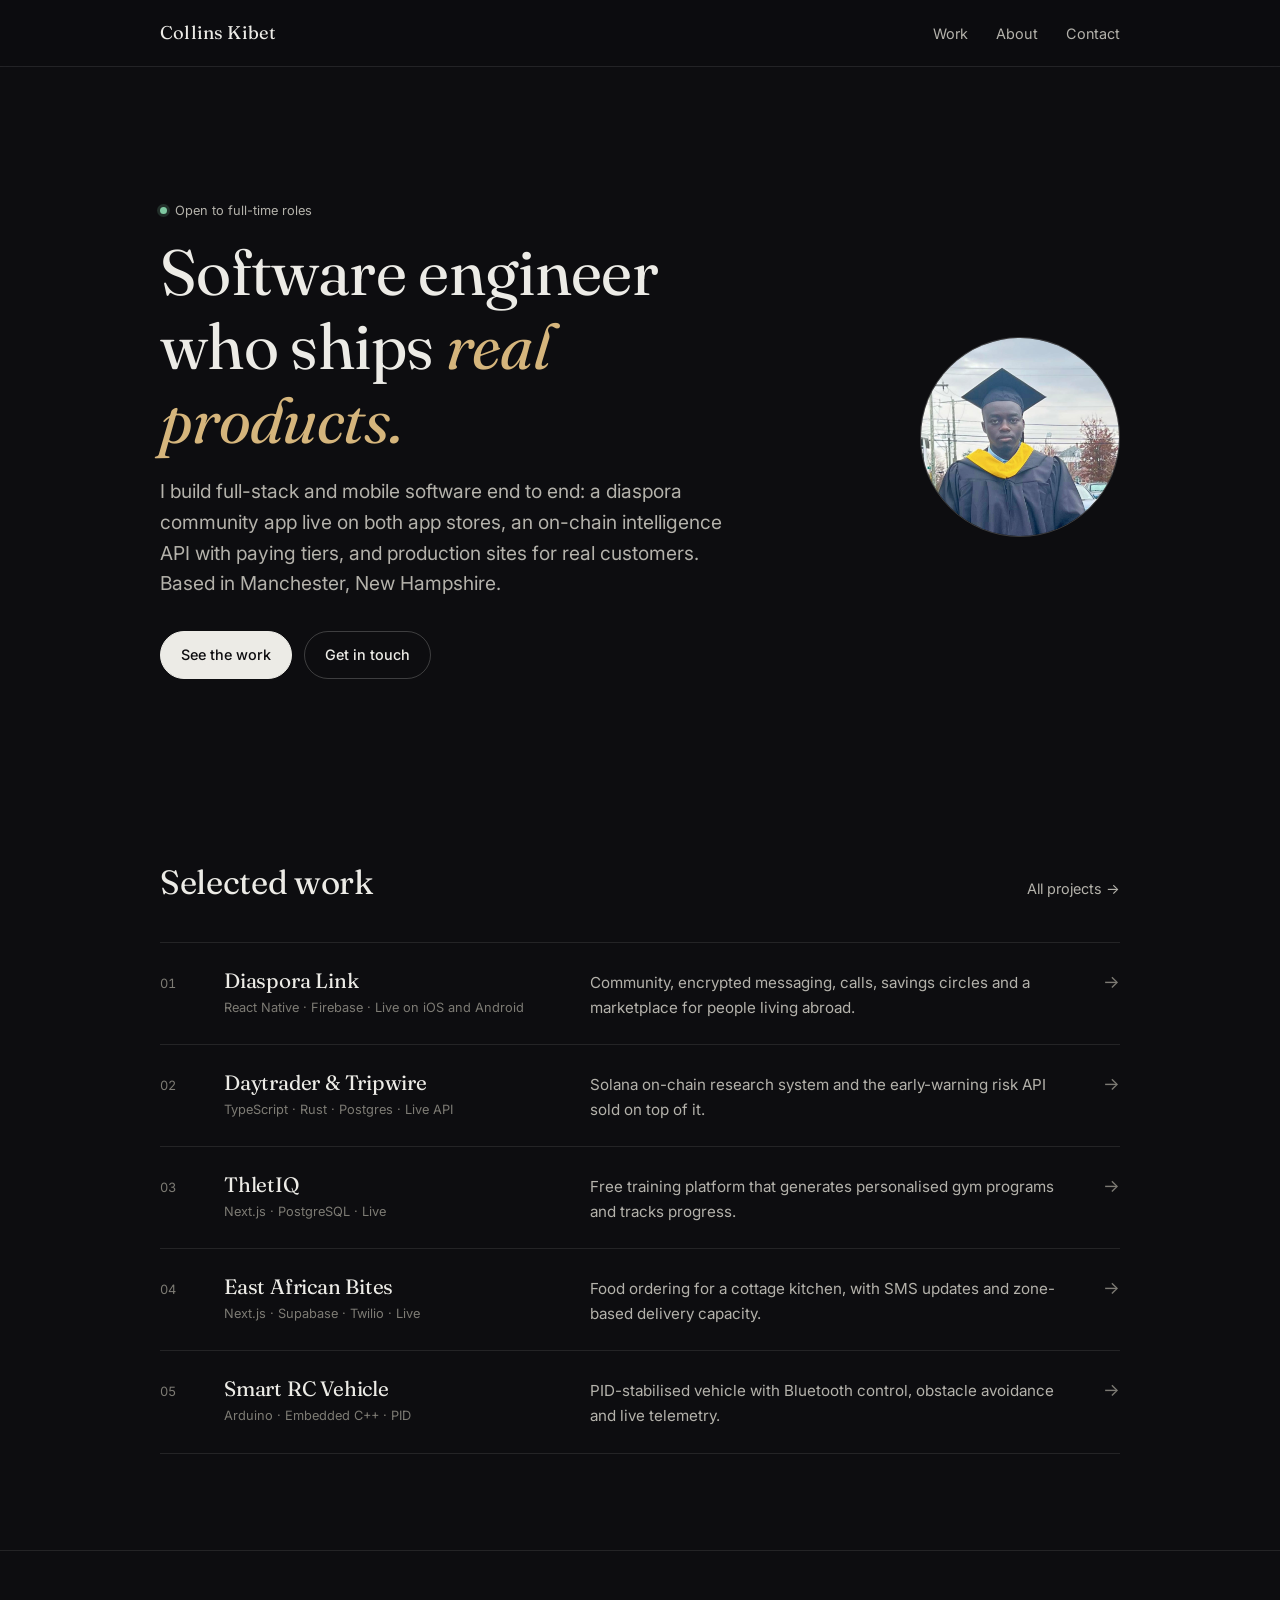
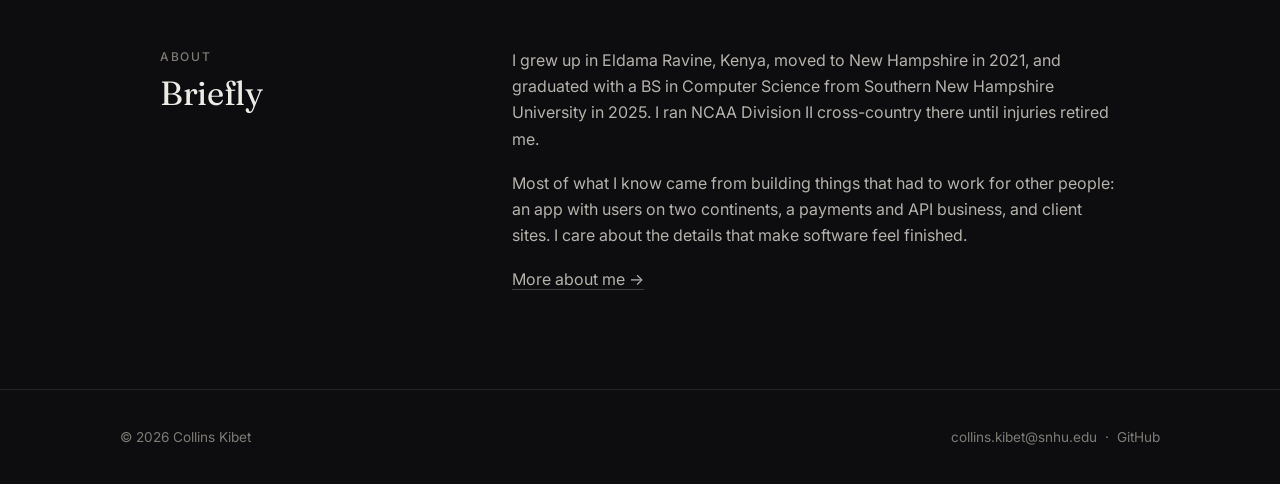
==== commit a1dc23bf: "Redesign portfolio: editorial layout, updated Diaspora Link, add Daytrader & Tripwire Replace the te" ====
--- a/index.html
+++ b/index.html
@@ -1,381 +1,106 @@
 <!DOCTYPE html>
-<html lang="en" data-theme="dark">
+<html lang="en">
 <head>
   <meta charset="UTF-8">
   <meta name="viewport" content="width=device-width, initial-scale=1.0">
-  <title>Collins Kibet | Software Engineer & Robotics</title>
-  <meta name="description" content="Collins Kibet - Software engineer specializing in robotics, embedded systems, and full-stack development.">
-  
-  <!-- Preload critical fonts -->
+  <title>Collins Kibet — Software Engineer</title>
+  <meta name="description" content="Collins Kibet is a software engineer in Manchester, NH building full-stack and mobile products, from a diaspora community app on the App Store to on-chain market intelligence APIs.">
   <link rel="preconnect" href="https://fonts.googleapis.com">
   <link rel="preconnect" href="https://fonts.gstatic.com" crossorigin>
-  <link href="https://fonts.googleapis.com/css2?family=Inter:wght@400;500;600&family=JetBrains+Mono:wght@400;500;600&display=swap" rel="stylesheet">
-  
+  <link href="https://fonts.googleapis.com/css2?family=Fraunces:ital,opsz,wght@0,9..144,300;0,9..144,400;1,9..144,300;1,9..144,400&family=Inter:wght@400;500&display=swap" rel="stylesheet">
   <link rel="stylesheet" href="assets/css/styles.css">
-  <style>
-    /* Critical CSS for instant render */
-    .grain-overlay {
-      position: fixed;
-      top: 0;
-      left: 0;
-      width: 100%;
-      height: 100%;
-      pointer-events: none;
-      z-index: 9999;
-      opacity: 0.03;
-      background-image: url("data:image/svg+xml,%3Csvg viewBox='0 0 200 200' xmlns='http://www.w3.org/2000/svg'%3E%3Cfilter id='noiseFilter'%3E%3CfeTurbulence type='fractalNoise' baseFrequency='0.85' numOctaves='3' stitchTiles='stitch'/%3E%3C/filter%3E%3Crect width='100%25' height='100%25' filter='url(%23noiseFilter)'/%3E%3C/svg%3E");
-    }
-    
-    /* Selection styling */
-    ::selection {
-      background: var(--accent-primary);
-      color: var(--bg-primary);
-    }
-    
-    /* Scrollbar */
-    ::-webkit-scrollbar {
-      width: 8px;
-      height: 8px;
-    }
-    ::-webkit-scrollbar-track {
-      background: var(--bg-primary);
-    }
-    ::-webkit-scrollbar-thumb {
-      background: var(--bg-tertiary);
-      border-radius: 4px;
-    }
-    ::-webkit-scrollbar-thumb:hover {
-      background: var(--accent-primary);
-    }
-    
-    /* Smooth reveal animation classes */
-    .reveal {
-      opacity: 0;
-      transform: translateY(20px);
-      transition: opacity 0.6s cubic-bezier(0.23, 1, 0.32, 1), 
-                  transform 0.6s cubic-bezier(0.23, 1, 0.32, 1);
-    }
-    .reveal.active {
-      opacity: 1;
-      transform: translateY(0);
-    }
-    
-    /* Stagger delays for project cards */
-    .project-card:nth-child(1) { transition-delay: 0.05s; }
-    .project-card:nth-child(2) { transition-delay: 0.1s; }
-    .project-card:nth-child(3) { transition-delay: 0.15s; }
-    .project-card:nth-child(4) { transition-delay: 0.2s; }
-    .project-card:nth-child(5) { transition-delay: 0.25s; }
-    .project-card:nth-child(6) { transition-delay: 0.3s; }
-    .project-card:nth-child(7) { transition-delay: 0.35s; }
-    
-    /* Hero background subtle gradient */
-    .hero {
-      position: relative;
-      overflow: hidden;
-    }
-    .hero::before {
-      content: '';
-      position: absolute;
-      top: -50%;
-      left: -50%;
-      width: 200%;
-      height: 200%;
-      background: radial-gradient(circle at 50% 50%, 
-        rgba(139, 233, 253, 0.03) 0%, 
-        transparent 50%);
-      pointer-events: none;
-    }
-    
-    /* Git status indicator in nav */
-    .git-status {
-      font-family: var(--font-mono);
-      font-size: 0.75rem;
-      color: var(--accent-secondary);
-      margin-left: auto;
-      margin-right: 1rem;
-      display: flex;
-      align-items: center;
-      gap: 0.5rem;
-    }
-    .git-status::before {
-      content: '●';
-      color: var(--accent-secondary);
-      animation: pulse 2s infinite;
-    }
-    @keyframes pulse {
-      0%, 100% { opacity: 1; }
-      50% { opacity: 0.5; }
-    }
-    
-    /* Enhanced mobile menu */
-    @media (max-width: 768px) {
-      .nav-menu {
-        background: var(--bg-primary);
-        border-bottom: 1px solid var(--border);
-      }
-      .nav-menu a {
-        border-bottom: 1px solid var(--border);
-        border-radius: 0;
-      }
-      .nav-menu a:last-child {
-        border-bottom: none;
-      }
-    }
-  </style>
 </head>
 <body>
-  <!-- Film grain overlay for texture -->
-  <div class="grain-overlay"></div>
-
   <header class="site-header">
     <nav class="nav">
       <a class="brand" href="index.html">Collins Kibet</a>
-      <div class="nav-path">
-        <span class="path-segment">~</span>
-        <span class="path-separator">/</span>
-        <span class="path-segment active">home</span>
-        <span class="path-git">main*</span>
-      </div>
-      <ul class="nav-menu">
-        <li><a href="index.html" class="active">~/home</a></li>
-        <li><a href="about.html">~/about</a></li>
-        <li><a href="skills.html">~/skills</a></li>
-        <li><a href="projects.html">~/projects</a></li>
-        <li><a href="contact.html">~/contact.sh</a></li>
+      <ul class="nav-menu" id="menu">
+        <li><a href="projects.html">Work</a></li>
+        <li><a href="about.html">About</a></li>
+        <li><a href="contact.html">Contact</a></li>
       </ul>
-      <button class="nav-toggle" onclick="toggleMenu()">☰</button>
+      <button class="nav-toggle" aria-expanded="false" aria-controls="menu" onclick="toggleMenu(this)">Menu</button>
     </nav>
   </header>
 
   <main>
     <section class="hero">
-      <div class="container">
-        <div class="hero-inner">
-          <!-- Terminal Window -->
-          <div class="hero-terminal reveal active">
-            <div class="hero-terminal-bar">
-              <span class="dot"></span>
-              <span class="dot"></span>
-              <span class="dot"></span>
-              <span class="terminal-title">zsh — 80×24</span>
-            </div>
-            <div class="hero-terminal-content">
-              <div class="hero-terminal-line">
-                <span class="prompt">collins@portfolio</span>
-                <span class="command">:~$ whoami</span>
-              </div>
-              <div class="hero-terminal-line output-line">
-                <span class="output">Collins Kibet — Software Engineer & Robotics</span>
-              </div>
-              
-              <div class="hero-terminal-line">
-                <span class="prompt">collins@portfolio</span>
-                <span class="command">:~$ cat expertise.txt</span>
-              </div>
-              <div class="hero-terminal-line output-line">
-                <span class="output">Robotics • Embedded Systems • Full-Stack • ML</span>
-              </div>
-              
-              <div class="hero-terminal-line">
-                <span class="prompt">collins@portfolio</span>
-                <span class="command">:~$ ./status --current</span>
-              </div>
-              <div class="hero-terminal-line output-line">
-                <span class="output" style="color: var(--accent-secondary);">● Available for opportunities</span>
-              </div>
-              
-              <div class="hero-terminal-line">
-                <span class="prompt">collins@portfolio</span>
-                <span class="command">:~$ <span id="typed-text"></span><span class="hero-cursor" id="cursor"></span></span>
-              </div>
-            </div>
-          </div>
-
-          <!-- Profile Photo with hover effect -->
-          <div class="hero-meta reveal active">
-            <div class="photo-container">
-              <img src="assets/images/collins.jpeg" alt="Collins Kibet" class="hero-photo">
-              <div class="photo-overlay">
-                <span class="photo-caption">CS Graduate '25</span>
-              </div>
-            </div>
-          </div>
-
-          <!-- Action Buttons -->
-          <div class="hero-buttons reveal active">
-            <a href="projects.html" class="btn btn-primary">
-              <span class="btn-icon">▶</span>
-              <span>./view-projects</span>
-            </a>
-            <a href="contact.html" class="btn btn-secondary">
-              <span class="btn-icon">✉</span>
-              <span>./contact.sh</span>
-            </a>
+      <div class="container hero-grid">
+        <div>
+          <span class="status">Open to full-time roles</span>
+          <h1>Software engineer who ships <em>real products.</em></h1>
+          <p class="lede">I build full-stack and mobile software end to end: a diaspora community app live on both app stores, an on-chain intelligence API with paying tiers, and production sites for real customers. Based in Manchester, New Hampshire.</p>
+          <div class="btn-row">
+            <a href="projects.html" class="btn btn-primary">See the work</a>
+            <a href="contact.html" class="btn">Get in touch</a>
           </div>
         </div>
+        <img src="assets/images/collins.jpeg" alt="Collins Kibet" class="hero-photo">
       </div>
     </section>
 
     <section class="section">
       <div class="container">
-        <div class="section-header reveal">
-          <h2 class="section-title">
-            <span class="syn-comment">//</span> Featured Projects
-          </h2>
-          <p class="section-subtitle">Live deployments and selected work. Click any card to view source and documentation.</p>
+        <div class="section-head reveal">
+          <h2>Selected work</h2>
+          <a href="projects.html" class="link">All projects →</a>
         </div>
+        <ul class="work-list">
+          <li class="reveal"><a class="work-row" href="projects/diaspora-link.html">
+            <span class="index">01</span>
+            <span><h3>Diaspora Link</h3><span class="sub">React Native · Firebase · Live on iOS and Android</span></span>
+            <span class="desc">Community, encrypted messaging, calls, savings circles and a marketplace for people living abroad.</span>
+            <span class="arrow">→</span>
+          </a></li>
+          <li class="reveal"><a class="work-row" href="projects/daytrader.html">
+            <span class="index">02</span>
+            <span><h3>Daytrader &amp; Tripwire</h3><span class="sub">TypeScript · Rust · Postgres · Live API</span></span>
+            <span class="desc">Solana on-chain research system and the early-warning risk API sold on top of it.</span>
+            <span class="arrow">→</span>
+          </a></li>
+          <li class="reveal"><a class="work-row" href="projects/thletiq.html">
+            <span class="index">03</span>
+            <span><h3>ThletIQ</h3><span class="sub">Next.js · PostgreSQL · Live</span></span>
+            <span class="desc">Free training platform that generates personalised gym programs and tracks progress.</span>
+            <span class="arrow">→</span>
+          </a></li>
+          <li class="reveal"><a class="work-row" href="projects/east-african-bites.html">
+            <span class="index">04</span>
+            <span><h3>East African Bites</h3><span class="sub">Next.js · Supabase · Twilio · Live</span></span>
+            <span class="desc">Food ordering for a cottage kitchen, with SMS updates and zone-based delivery capacity.</span>
+            <span class="arrow">→</span>
+          </a></li>
+          <li class="reveal"><a class="work-row" href="projects/smart-rc-vehicle.html">
+            <span class="index">05</span>
+            <span><h3>Smart RC Vehicle</h3><span class="sub">Arduino · Embedded C++ · PID</span></span>
+            <span class="desc">PID-stabilised vehicle with Bluetooth control, obstacle avoidance and live telemetry.</span>
+            <span class="arrow">→</span>
+          </a></li>
+        </ul>
+      </div>
+    </section>
 
-        <div class="project-grid">
-          <!-- Project cards with enhanced hover states -->
-          <a href="projects/thletiq.html" class="project-card reveal">
-            <div class="project-card-header">
-              <div class="project-card-dots">
-                <span></span><span></span><span></span>
-              </div>
-              <span class="project-card-filename">thletiq.tsx</span>
-              <span class="file-status modified">M</span>
-            </div>
-            <div class="project-card-body">
-              <h3>ThletIQ</h3>
-              <div class="project-tags">
-                <span class="tag">Next.js</span>
-                <span class="tag">TypeScript</span>
-                <span class="tag">PostgreSQL</span>
-                <span class="tag live">● Live</span>
-              </div>
-              <p class="blurb">AI-powered fitness platform with personalized workout programs and progress tracking.</p>
-              <div class="project-stats">
-                <span class="stat">⚡ 200+ exercises</span>
-                <span class="stat">📈 ML-powered</span>
-              </div>
-            </div>
-          </a>
-
-          <a href="projects/east-african-bites.html" class="project-card reveal">
-            <div class="project-card-header">
-              <div class="project-card-dots">
-                <span></span><span></span><span></span>
-              </div>
-              <span class="project-card-filename">east-african-bites.tsx</span>
-              <span class="file-status added">A</span>
-            </div>
-            <div class="project-card-body">
-              <h3>East African Bites</h3>
-              <div class="project-tags">
-                <span class="tag">Next.js</span>
-                <span class="tag">Supabase</span>
-                <span class="tag">Twilio</span>
-                <span class="tag live">● Live</span>
-              </div>
-              <p class="blurb">Full-stack food ordering with real-time SMS notifications and zone-based delivery.</p>
-            </div>
-          </a>
-
-          <a href="projects/diaspora-link.html" class="project-card reveal">
-            <div class="project-card-header">
-              <div class="project-card-dots">
-                <span></span><span></span><span></span>
-              </div>
-              <span class="project-card-filename">diaspora-link.tsx</span>
-              <span class="file-status untracked">U</span>
-            </div>
-            <div class="project-card-body">
-              <h3>Diaspora Link</h3>
-              <div class="project-tags">
-                <span class="tag">React Native</span>
-                <span class="tag">Firebase</span>
-                <span class="tag">iOS/Android</span>
-              </div>
-              <p class="blurb">Community networking app connecting diaspora communities. Closed beta testing.</p>
-            </div>
-          </a>
-
-          <a href="projects/ministry-website.html" class="project-card reveal">
-            <div class="project-card-header">
-              <div class="project-card-dots">
-                <span></span><span></span><span></span>
-              </div>
-              <span class="project-card-filename">ministry-website.tsx</span>
-              <span class="file-status committed">✓</span>
-            </div>
-            <div class="project-card-body">
-              <h3>Ministry Website</h3>
-              <div class="project-tags">
-                <span class="tag">Client Work</span>
-                <span class="tag">Vercel</span>
-                <span class="tag live">● Live</span>
-              </div>
-              <p class="blurb">Church organization website built with emphasis on client communication.</p>
-            </div>
-          </a>
-
-          <a href="projects/smart-rc-vehicle.html" class="project-card reveal">
-            <div class="project-card-header">
-              <div class="project-card-dots">
-                <span></span><span></span><span></span>
-              </div>
-              <span class="project-card-filename">smart-rc-vehicle.cpp</span>
-              <span class="file-status hardware">⚡</span>
-            </div>
-            <div class="project-card-body">
-              <h3>Smart RC Vehicle</h3>
-              <div class="project-tags">
-                <span class="tag">Arduino</span>
-                <span class="tag">PID Control</span>
-                <span class="tag">Embedded C++</span>
-              </div>
-              <p class="blurb">Autonomous vehicle with PID stabilization and real-time sensor feedback.</p>
-            </div>
-          </a>
-
-          <a href="projects/ai-fruit-classifier.html" class="project-card reveal">
-            <div class="project-card-header">
-              <div class="project-card-dots">
-                <span></span><span></span><span></span>
-              </div>
-              <span class="project-card-filename">ai-fruit-classifier.py</span>
-              <span class="file-status optimized">★</span>
-            </div>
-            <div class="project-card-body">
-              <h3>AI Fruit Classifier</h3>
-              <div class="project-tags">
-                <span class="tag">TensorFlow</span>
-                <span class="tag">CNN</span>
-                <span class="tag">Python</span>
-              </div>
-              <p class="blurb">Deep learning CNN achieving 94%+ accuracy on 15-class fruit classification.</p>
-              <div class="project-stats">
-                <span class="stat">🎯 94.2% acc</span>
-                <span class="stat">🧠 15 classes</span>
-              </div>
-            </div>
-          </a>
+    <section class="section">
+      <div class="container split reveal">
+        <div>
+          <p class="eyebrow">About</p>
+          <h2>Briefly</h2>
         </div>
-
-        <div class="section-footer reveal" style="text-align: center; margin-top: 3rem;">
-          <a href="projects.html" class="btn btn-secondary">
-            <span>View All Projects →</span>
-          </a>
+        <div class="prose">
+          <p>I grew up in Eldama Ravine, Kenya, moved to New Hampshire in 2021, and graduated with a BS in Computer Science from Southern New Hampshire University in 2025. I ran NCAA Division II cross-country there until injuries retired me.</p>
+          <p>Most of what I know came from building things that had to work for other people: an app with users on two continents, a payments and API business, and client sites. I care about the details that make software feel finished.</p>
+          <p><a href="about.html">More about me →</a></p>
         </div>
       </div>
     </section>
   </main>
 
   <footer class="site-footer">
-    <div class="container">
-      <p style="font-family: var(--font-mono); font-size: 0.75rem; color: var(--syntax-comment);">
-        <span style="color: var(--accent-secondary);">➜</span> ~ whoami
-        <span style="color: var(--text-muted); margin-left: 1rem;"># Collins Kibet — Software Engineer & Robotics</span>
-      </p>
+    <div class="inner">
+      <span>© 2026 Collins Kibet</span>
+      <span><a href="mailto:collins.kibet@snhu.edu">collins.kibet@snhu.edu</a> &nbsp;·&nbsp; <a href="https://github.com/Goon254" target="_blank" rel="noopener">GitHub</a></span>
     </div>
   </footer>
-
-  <script>
-    // Mobile menu toggle
-    function toggleMenu() {
-      document.querySelector('.nav-menu').classList.toggle('open');
-    }
-  </script>
+  <script src="assets/js/site.js"></script>
 </body>
-</html>+</html>
--- a/assets/css/styles.css
+++ b/assets/css/styles.css
@@ -1,677 +1,383 @@
-/* Collins Kibet - CS Developer Aesthetic */
-/* "Beautifully architected codebase" — dark-first, syntax-highlighted */
-/* Load Inter + JetBrains Mono via <link> in HTML */
+/* Collins Kibet — portfolio
+   Quiet, editorial, dark. One accent, two typefaces, lots of air. */
 
 :root {
-  /* Dracula-inspired palette */
-  --bg-primary: #0f0f12;
-  --bg-secondary: #18181b;
-  --bg-tertiary: #27272a;
-  --bg-code: #1e1e2e;
-  
-  --text-primary: #f8f8f2;
-  --text-secondary: #a1a1aa;
-  --text-muted: #71717a;
-  
-  /* Syntax accents as UI */
-  --accent-primary: #8be9fd;
-  --accent-secondary: #50fa7b;
-  --accent-tertiary: #ffb86c;
-  --accent-quaternary: #bd93f9;
-  --accent-pink: #ff79c6;
-  
-  --syntax-keyword: #ff79c6;
-  --syntax-function: #50fa7b;
-  --syntax-string: #f1fa8c;
-  --syntax-comment: #6272a4;
-  
-  --border: rgba(248, 248, 242, 0.08);
-  --glass-bg: rgba(15, 15, 18, 0.9);
-  
-  --error: #ff5555;
-  --success: #50fa7b;
-  --warning: #f1fa8c;
-  
-  --font-mono: 'JetBrains Mono', 'Fira Code', monospace;
-  --font-sans: 'Inter', -apple-system, sans-serif;
-  --max-width: 1100px;
-  --spacing: 1.5rem;
-  --radius: 4px;
-  --radius-lg: 8px;
-}
-
-* {
-  margin: 0;
-  padding: 0;
-  box-sizing: border-box;
-}
-
-html {
-  scroll-behavior: smooth;
-}
+  --bg: #0d0d10;
+  --bg-2: #131318;
+  --bg-3: #1b1b21;
+  --text: #ecebe6;
+  --text-2: #b4b2ab;
+  --muted: #7d7b74;
+  --line: rgba(236, 235, 230, 0.10);
+  --line-strong: rgba(236, 235, 230, 0.22);
+  --accent: #d5b57c;
+  --accent-soft: rgba(213, 181, 124, 0.14);
+  --live: #7fc9a2;
+
+  --serif: 'Fraunces', 'Iowan Old Style', 'Georgia', serif;
+  --sans: 'Inter', -apple-system, BlinkMacSystemFont, 'Segoe UI', sans-serif;
+
+  --max: 1040px;
+  --gutter: clamp(1.25rem, 4vw, 2.5rem);
+  --radius: 10px;
+}
+
+*, *::before, *::after { box-sizing: border-box; margin: 0; padding: 0; }
+
+html { scroll-behavior: smooth; -webkit-text-size-adjust: 100%; }
 
 body {
-  font-family: var(--font-sans);
-  background: var(--bg-primary);
-  color: var(--text-primary);
-  line-height: 1.6;
+  font-family: var(--sans);
+  font-size: 1rem;
+  line-height: 1.65;
+  color: var(--text);
+  background: var(--bg);
   -webkit-font-smoothing: antialiased;
-  font-feature-settings: "liga" 1, "calt" 1;
-}
-
-a {
-  color: inherit;
-  text-decoration: none;
-}
-
-img {
-  max-width: 100%;
-  height: auto;
-  display: block;
-}
-
-/* Layout */
+  -moz-osx-font-smoothing: grayscale;
+}
+
+a { color: inherit; text-decoration: none; }
+img, video { max-width: 100%; height: auto; display: block; }
+::selection { background: var(--accent); color: var(--bg); }
+
 .container {
   width: 100%;
-  max-width: var(--max-width);
+  max-width: var(--max);
   margin: 0 auto;
-  padding: 0 var(--spacing);
-}
-
-/* ===== TERMINAL-STYLE HEADER ===== */
+  padding: 0 var(--gutter);
+}
+
+.narrow { max-width: 720px; }
+
+/* ---------- Type ---------- */
+h1, h2, h3 { font-family: var(--serif); font-weight: 400; letter-spacing: -0.01em; line-height: 1.15; }
+h1 { font-size: clamp(2.4rem, 5.5vw, 4rem); }
+h2 { font-size: clamp(1.6rem, 3vw, 2.1rem); }
+h3 { font-size: 1.35rem; }
+
+.eyebrow {
+  font-size: 0.75rem;
+  font-weight: 500;
+  letter-spacing: 0.14em;
+  text-transform: uppercase;
+  color: var(--muted);
+}
+
+.lede { font-size: 1.2rem; line-height: 1.6; color: var(--text-2); }
+.prose p { color: var(--text-2); margin-bottom: 1.1rem; }
+.prose p:last-child { margin-bottom: 0; }
+.prose strong { color: var(--text); font-weight: 500; }
+.prose ul { list-style: none; color: var(--text-2); }
+.prose li { position: relative; padding-left: 1.25rem; margin-bottom: 0.55rem; }
+.prose li::before { content: ''; position: absolute; left: 0; top: 0.72em; width: 6px; height: 1px; background: var(--accent); }
+.prose h3 { margin: 2.25rem 0 0.75rem; }
+.prose a { border-bottom: 1px solid var(--line-strong); transition: border-color 0.2s; }
+.prose a:hover { border-color: var(--accent); }
+
+/* ---------- Header ---------- */
 .site-header {
   position: sticky;
   top: 0;
-  z-index: 100;
-  background: var(--glass-bg);
-  border-bottom: 1px solid var(--border);
-  backdrop-filter: blur(12px);
+  z-index: 50;
+  background: rgba(13, 13, 16, 0.82);
+  backdrop-filter: blur(14px);
+  -webkit-backdrop-filter: blur(14px);
+  border-bottom: 1px solid var(--line);
 }
 
 .nav {
+  max-width: var(--max);
+  margin: 0 auto;
+  padding: 1.1rem var(--gutter);
   display: flex;
   align-items: center;
   justify-content: space-between;
-  padding: 0.75rem var(--spacing);
-  max-width: var(--max-width);
-  margin: 0 auto;
+  gap: 1rem;
 }
 
 .brand {
-  font-family: var(--font-mono);
-  font-weight: 500;
-  font-size: 0.9375rem;
-  color: var(--accent-primary);
-}
-
-.brand::before {
-  content: '~/';
-  color: var(--syntax-comment);
-}
-
-.brand:hover {
-  color: var(--accent-secondary);
-}
-
-.nav-menu {
-  display: flex;
-  list-style: none;
-  gap: 0.25rem;
-}
-
+  font-family: var(--serif);
+  font-size: 1.15rem;
+  letter-spacing: 0.01em;
+}
+
+.nav-menu { display: flex; list-style: none; gap: 1.75rem; }
 .nav-menu a {
-  font-family: var(--font-mono);
-  font-size: 0.8125rem;
-  padding: 0.5rem 0.75rem;
-  color: var(--text-secondary);
-  border-radius: var(--radius);
-  transition: all 0.2s;
-}
-
-.nav-menu a:hover,
-.nav-menu a.active {
-  color: var(--text-primary);
-  background: var(--bg-tertiary);
-}
-
-/* ===== TERMINAL HERO ===== */
-.hero {
-  text-align: left;
-  padding: 4rem 0 5rem;
-}
-
-.hero-inner {
-  max-width: 720px;
-  margin: 0 auto;
-}
-
-.hero-terminal {
-  background: var(--bg-secondary);
-  border: 1px solid var(--border);
-  border-radius: var(--radius-lg);
-  overflow: hidden;
-  font-family: var(--font-mono);
-}
-
-.hero-terminal-bar {
-  display: flex;
-  align-items: center;
-  gap: 0.5rem;
-  padding: 0.5rem 1rem;
-  background: var(--bg-tertiary);
-  border-bottom: 1px solid var(--border);
-}
-
-.hero-terminal-bar .dot {
-  width: 10px;
-  height: 10px;
-  border-radius: 50%;
-}
-
-.hero-terminal-bar .dot:nth-child(1) { background: #ff5f56; }
-.hero-terminal-bar .dot:nth-child(2) { background: #ffbd2e; }
-.hero-terminal-bar .dot:nth-child(3) { background: #27c93f; }
-
-.hero-terminal-content {
-  padding: 1.5rem 1.5rem 2rem;
-}
-
-.hero-terminal-line {
-  font-size: 0.9375rem;
-  margin-bottom: 0.5rem;
-  opacity: 0;
-  animation: terminal-reveal 0.5s cubic-bezier(0.23, 1, 0.32, 1) forwards;
-}
-
-.hero-terminal-line:nth-child(1) { animation-delay: 0.2s; }
-.hero-terminal-line:nth-child(2) { animation-delay: 0.4s; }
-.hero-terminal-line:nth-child(3) { animation-delay: 0.6s; }
-.hero-terminal-line:nth-child(4) { animation-delay: 0.8s; }
-.hero-terminal-line:nth-child(5) { animation-delay: 1s; }
-.hero-terminal-line:nth-child(6) { animation-delay: 1.2s; }
-.hero-terminal-line:nth-child(7) { animation-delay: 1.4s; }
-.hero-terminal-line:nth-child(8) { animation-delay: 1.6s; }
-
-@keyframes terminal-reveal {
-  from {
-    opacity: 0;
-    transform: translateY(4px);
-  }
-  to {
-    opacity: 1;
-    transform: translateY(0);
-  }
-}
-
-.hero-terminal-line .prompt {
-  color: var(--accent-secondary);
-  margin-right: 0.5rem;
-}
-
-.hero-terminal-line .command {
-  color: var(--text-primary);
-}
-
-.hero-terminal-line .output {
-  color: var(--syntax-string);
-  margin-left: 1rem;
-}
-
-.hero-terminal-line .comment {
-  color: var(--syntax-comment);
-}
-
-.hero-typing {
-  display: inline-flex;
-  align-items: center;
-  min-height: 1.5em;
-}
-
-.hero-cursor {
-  display: inline-block;
-  width: 2px;
-  height: 1em;
-  background: var(--accent-primary);
-  margin-left: 2px;
-  animation: cursor-blink 1s step-end infinite;
-}
-
-@keyframes cursor-blink {
-  0%, 50% { opacity: 1; }
-  51%, 100% { opacity: 0; }
-}
-
-.hero-meta {
-  display: flex;
-  justify-content: center;
-  margin-top: 1.5rem;
-}
-
-.hero-photo {
-  width: 96px;
-  height: 96px;
-  border-radius: var(--radius);
-  object-fit: cover;
-  border: 2px solid var(--border);
-}
-
-.hero-buttons {
-  display: flex;
-  gap: 0.75rem;
-  flex-wrap: wrap;
-  margin-top: 1.5rem;
-}
-
-/* ===== CLI-STYLE BUTTONS ===== */
+  font-size: 0.9rem;
+  color: var(--text-2);
+  padding-bottom: 2px;
+  border-bottom: 1px solid transparent;
+  transition: color 0.2s, border-color 0.2s;
+}
+.nav-menu a:hover { color: var(--text); }
+.nav-menu a.active { color: var(--text); border-bottom-color: var(--accent); }
+
+.nav-toggle {
+  display: none;
+  background: none;
+  border: 1px solid var(--line-strong);
+  color: var(--text);
+  border-radius: 6px;
+  padding: 0.35rem 0.7rem;
+  font: inherit;
+  font-size: 0.85rem;
+  cursor: pointer;
+}
+
+/* ---------- Buttons ---------- */
 .btn {
   display: inline-flex;
   align-items: center;
   gap: 0.5rem;
-  padding: 0.625rem 1.25rem;
-  font-family: var(--font-mono);
-  font-size: 0.8125rem;
+  padding: 0.7rem 1.25rem;
+  border-radius: 999px;
+  font-size: 0.9rem;
   font-weight: 500;
-  border-radius: var(--radius);
-  transition: all 0.2s;
-  cursor: pointer;
-  border: none;
-}
-
-.btn-primary {
-  background: var(--accent-primary);
-  color: var(--bg-primary);
-}
-
-.btn-primary:hover {
-  background: #7dd9f0;
-  box-shadow: 0 0 20px rgba(139, 233, 253, 0.2);
-}
-
-.btn-secondary {
-  background: transparent;
-  color: var(--accent-primary);
-  border: 1px solid var(--accent-primary);
-}
-
-.btn-secondary:hover {
-  background: rgba(139, 233, 253, 0.1);
-  box-shadow: 0 0 20px rgba(139, 233, 253, 0.1);
-}
-
-/* ===== SECTION STYLING ===== */
-.section {
-  padding: 4rem 0;
-}
-
-.section-title {
-  font-family: var(--font-mono);
-  font-size: 1.25rem;
-  font-weight: 600;
-  margin-bottom: 0.5rem;
-  color: var(--accent-primary);
-}
-
-.section-subtitle {
-  font-size: 0.9375rem;
-  color: var(--text-secondary);
-  margin-bottom: 2rem;
-  max-width: 560px;
-}
-
-/* ===== VS CODE WINDOW PROJECT CARDS ===== */
-.project-grid {
-  display: grid;
-  grid-template-columns: repeat(auto-fill, minmax(340px, 1fr));
+  border: 1px solid var(--line-strong);
+  color: var(--text);
+  transition: background 0.2s, border-color 0.2s, color 0.2s, transform 0.2s;
+}
+.btn:hover { border-color: var(--accent); transform: translateY(-1px); }
+.btn-primary { background: var(--text); color: var(--bg); border-color: var(--text); }
+.btn-primary:hover { background: var(--accent); border-color: var(--accent); }
+.btn-row { display: flex; flex-wrap: wrap; gap: 0.75rem; }
+
+/* ---------- Sections ---------- */
+.section { padding: clamp(3.5rem, 8vw, 6rem) 0; }
+.section + .section { border-top: 1px solid var(--line); }
+
+.section-head {
+  display: flex;
+  align-items: baseline;
+  justify-content: space-between;
+  gap: 1rem;
+  margin-bottom: 2.5rem;
+}
+.section-head .link { font-size: 0.9rem; color: var(--text-2); }
+.section-head .link:hover { color: var(--accent); }
+
+/* ---------- Hero ---------- */
+.hero { padding: clamp(4rem, 10vw, 8rem) 0 clamp(3rem, 7vw, 5.5rem); }
+.hero-grid {
+  display: grid;
+  grid-template-columns: 1fr auto;
+  gap: 3rem;
+  align-items: center;
+}
+.hero h1 { margin: 0.9rem 0 1.25rem; max-width: 14ch; }
+.hero h1 em { font-style: italic; color: var(--accent); }
+.hero .lede { max-width: 48ch; margin-bottom: 2rem; }
+.hero-photo {
+  width: 200px;
+  height: 200px;
+  border-radius: 50%;
+  object-fit: cover;
+  object-position: center 20%;
+  border: 1px solid var(--line-strong);
+  filter: saturate(0.9);
+}
+
+.status {
+  display: inline-flex;
+  align-items: center;
+  gap: 0.5rem;
+  font-size: 0.8rem;
+  color: var(--text-2);
+}
+.status::before {
+  content: '';
+  width: 7px; height: 7px;
+  border-radius: 50%;
+  background: var(--live);
+  box-shadow: 0 0 0 3px rgba(127, 201, 162, 0.18);
+}
+
+/* ---------- Project list (editorial rows) ---------- */
+.work-list { list-style: none; border-top: 1px solid var(--line); }
+.work-row {
+  display: grid;
+  grid-template-columns: 2.5rem 1.4fr 2fr auto;
   gap: 1.5rem;
-}
-
-.project-card {
-  position: relative;
-  display: block;
-  background: var(--bg-secondary);
-  border: 1px solid var(--border);
-  border-radius: var(--radius-lg);
-  overflow: hidden;
-  transition: all 0.25s cubic-bezier(0.23, 1, 0.32, 1);
-}
-
-.project-card:hover {
-  border-color: var(--accent-primary);
-  transform: translateY(-4px);
-  box-shadow: 0 0 30px rgba(139, 233, 253, 0.08);
-}
-
-.project-card-header {
-  display: flex;
-  align-items: center;
-  gap: 0.5rem;
-  padding: 0.5rem 1rem;
-  background: var(--bg-tertiary);
-  border-bottom: 1px solid var(--border);
-}
-
-.project-card-dots {
-  display: flex;
-  gap: 4px;
-}
-
-.project-card-dots span {
-  width: 8px;
-  height: 8px;
-  border-radius: 50%;
-}
-
-.project-card-dots span:nth-child(1) { background: #ff5f56; }
-.project-card-dots span:nth-child(2) { background: #ffbd2e; }
-.project-card-dots span:nth-child(3) { background: #27c93f; }
-
-.project-card-filename {
-  font-family: var(--font-mono);
-  font-size: 0.75rem;
-  color: var(--text-muted);
-  margin-left: 0.5rem;
-}
-
-.file-status {
-  position: absolute;
-  top: 0.5rem;
-  right: 0.5rem;
-  font-family: var(--font-mono);
-  font-size: 0.625rem;
-  padding: 0.125rem 0.375rem;
-  border-radius: 2px;
-  font-weight: 600;
-}
-
-.file-status.committed {
-  color: var(--accent-secondary);
-  border: 1px solid var(--accent-secondary);
-}
-
-.file-status.modified {
-  color: var(--accent-tertiary);
-  border: 1px solid var(--accent-tertiary);
-}
-
-.file-status.untracked {
-  color: var(--text-muted);
-  border: 1px solid var(--text-muted);
-}
-
-.file-status.live {
-  color: var(--accent-primary);
-  background: rgba(139, 233, 253, 0.1);
-  border: 1px solid var(--accent-primary);
-}
-
-.file-status.optimized {
-  color: var(--accent-quaternary);
-  border: 1px solid var(--accent-quaternary);
-}
-
-.file-status.added {
-  color: var(--accent-secondary);
-  border: 1px solid var(--accent-secondary);
-}
-
-.file-status.hardware {
-  color: var(--accent-tertiary);
-  border: 1px solid var(--accent-tertiary);
-}
-
-.project-card-body {
-  padding: 1.25rem;
-}
-
-.project-card h3 {
-  font-family: var(--font-mono);
-  font-size: 1rem;
-  font-weight: 600;
-  margin-bottom: 0.5rem;
-  color: var(--accent-primary);
-}
-
-.project-tags {
-  display: flex;
-  flex-wrap: wrap;
-  gap: 0.375rem;
-  margin: 0.75rem 0;
-}
-
-.tag {
-  font-family: var(--font-mono);
-  font-size: 0.6875rem;
-  padding: 0.2rem 0.5rem;
-  background: var(--bg-tertiary);
-  color: var(--syntax-keyword);
-  border-radius: 2px;
-  border: 1px solid var(--border);
-}
-
-.tag.live {
-  color: var(--accent-secondary);
-}
-
-.project-card .blurb {
-  font-size: 0.875rem;
-  color: var(--text-secondary);
-  line-height: 1.6;
-}
-
-/* ===== CARDS ===== */
+  align-items: baseline;
+  padding: 1.5rem 0;
+  border-bottom: 1px solid var(--line);
+  transition: background 0.2s;
+}
+.work-row:hover { background: linear-gradient(90deg, transparent, rgba(255,255,255,0.025), transparent); }
+.work-row .index { font-size: 0.8rem; color: var(--muted); font-variant-numeric: tabular-nums; }
+.work-row h3 { font-size: 1.3rem; transition: color 0.2s; }
+.work-row:hover h3 { color: var(--accent); }
+.work-row .sub { display: block; font-size: 0.8rem; color: var(--muted); margin-top: 0.25rem; }
+.work-row .desc { font-size: 0.95rem; color: var(--text-2); }
+.work-row .arrow { color: var(--muted); font-size: 1.1rem; transition: transform 0.2s, color 0.2s; }
+.work-row:hover .arrow { transform: translateX(4px); color: var(--accent); }
+
+/* ---------- Project cards (grid) ---------- */
+.card-grid {
+  display: grid;
+  grid-template-columns: repeat(auto-fill, minmax(300px, 1fr));
+  gap: 1.25rem;
+}
 .card {
-  background: var(--bg-secondary);
-  border: 1px solid var(--border);
-  border-radius: var(--radius-lg);
-  padding: 1.5rem;
-  transition: border-color 0.2s;
-}
-
-.card:hover {
-  border-color: var(--accent-primary);
-}
-
-/* ===== SKILLS (tech stack style) ===== */
-.skills-grid {
-  display: grid;
-  grid-template-columns: repeat(auto-fill, minmax(130px, 1fr));
-  gap: 0.75rem;
-}
-
-.skill-item {
-  font-family: var(--font-mono);
-  font-size: 0.8125rem;
-  padding: 0.75rem 1rem;
-  background: var(--bg-secondary);
-  border: 1px solid var(--border);
-  border-radius: var(--radius);
-  text-align: center;
-  color: var(--text-secondary);
-  transition: all 0.2s;
-}
-
-.skill-item:hover {
-  border-color: var(--accent-primary);
-  color: var(--accent-primary);
-}
-
-/* ===== ABOUT (README style) ===== */
-.about-content p {
-  font-size: 0.9375rem;
-  color: var(--text-secondary);
-  line-height: 1.8;
-}
-
-.readme-block {
-  font-family: var(--font-mono);
-  font-size: 0.875rem;
-  background: var(--bg-secondary);
-  border: 1px solid var(--border);
-  border-radius: var(--radius);
-  padding: 1.25rem;
-  margin-bottom: 2rem;
-  overflow-x: auto;
-  color: var(--text-primary);
-}
-
-.readme-block .syn-keyword { color: var(--syntax-keyword); }
-.readme-block .syn-comment { color: var(--syntax-comment); }
-
-/* ===== CONTACT ===== */
-.contact-grid {
-  display: grid;
-  grid-template-columns: repeat(auto-fill, minmax(200px, 1fr));
-  gap: 1rem;
-}
-
-.contact-link {
-  display: flex;
-  align-items: center;
-  gap: 1rem;
-  padding: 1rem;
-  background: var(--bg-secondary);
-  border: 1px solid var(--border);
-  border-radius: var(--radius);
-  color: var(--text-primary);
-  transition: all 0.2s;
-}
-
-.contact-link:hover {
-  border-color: var(--accent-primary);
-  box-shadow: 0 0 20px rgba(139, 233, 253, 0.08);
-}
-
-.contact-link > div {
   display: flex;
   flex-direction: column;
-  gap: 0.125rem;
-}
-
-.contact-link .label {
-  font-family: var(--font-mono);
-  font-size: 0.875rem;
-  font-weight: 500;
-}
-
-.contact-link .value {
-  font-size: 0.8125rem;
-  color: var(--text-muted);
-}
-
-/* ===== FOOTER ===== */
-.site-footer {
-  padding: 2rem var(--spacing);
-  border-top: 1px solid var(--border);
-  text-align: center;
-}
-
-.site-footer p {
-  font-family: var(--font-mono);
-  font-size: 0.75rem;
-  color: var(--syntax-comment);
-}
-
-/* ===== PROJECT DETAIL PAGES ===== */
-.project-hero h1 {
-  font-family: var(--font-mono);
-  font-size: clamp(1.5rem, 4vw, 2.25rem);
-  font-weight: 600;
-  color: var(--accent-primary);
-}
-
-.back-link {
-  font-family: var(--font-mono);
-  font-size: 0.8125rem;
-  color: var(--syntax-comment);
-}
-
-.back-link:hover {
-  color: var(--accent-primary);
-}
-
-.content-section h2 {
-  font-family: var(--font-mono);
-  font-size: 1rem;
-  font-weight: 600;
-  color: var(--accent-primary);
-}
-
-.content-card li::before {
-  content: '→';
-  color: var(--accent-secondary);
-}
-
-/* ===== COMPILATION REVEAL ANIMATION ===== */
-.project-card {
-  opacity: 0;
-  transform: translateY(12px);
-  animation: compile-in 0.6s cubic-bezier(0.23, 1, 0.32, 1) forwards;
-}
-
-.project-card:nth-child(1) { animation-delay: 0.05s; }
-.project-card:nth-child(2) { animation-delay: 0.1s; }
-.project-card:nth-child(3) { animation-delay: 0.15s; }
-.project-card:nth-child(4) { animation-delay: 0.2s; }
-.project-card:nth-child(5) { animation-delay: 0.25s; }
-.project-card:nth-child(6) { animation-delay: 0.3s; }
-.project-card:nth-child(7) { animation-delay: 0.35s; }
-
-@keyframes compile-in {
-  to {
-    opacity: 1;
-    transform: translateY(0);
-  }
-}
-
-/* ===== MOBILE ===== */
-.nav-toggle {
-  display: none;
-  font-family: var(--font-mono);
-}
-
-@media (max-width: 768px) {
+  gap: 0.9rem;
+  padding: 1.6rem;
+  background: var(--bg-2);
+  border: 1px solid var(--line);
+  border-radius: var(--radius);
+  transition: border-color 0.2s, transform 0.2s;
+}
+.card:hover { border-color: var(--line-strong); transform: translateY(-3px); }
+.card-top { display: flex; align-items: flex-start; justify-content: space-between; gap: 1rem; }
+.card h3 { font-size: 1.3rem; }
+.card p { font-size: 0.93rem; color: var(--text-2); flex: 1; }
+
+.pill {
+  margin-top: 0.3rem;
+  font-size: 0.72rem;
+  letter-spacing: 0.06em;
+  text-transform: uppercase;
+  padding: 0.25rem 0.6rem;
+  border-radius: 999px;
+  border: 1px solid var(--line-strong);
+  color: var(--text-2);
+  white-space: nowrap;
+}
+.pill.live { color: var(--live); border-color: rgba(127, 201, 162, 0.4); }
+.pill.accent { color: var(--accent); border-color: rgba(213, 181, 124, 0.45); }
+
+.tags { display: flex; flex-wrap: wrap; gap: 0.4rem 0.9rem; }
+.tags span { font-size: 0.78rem; color: var(--muted); }
+
+/* ---------- Two-column blocks ---------- */
+.split { display: grid; grid-template-columns: 1fr 2fr; gap: 3rem; align-items: start; }
+.split .eyebrow { margin-bottom: 0.5rem; }
+.split h2 { margin-bottom: 0.5rem; }
+
+/* ---------- Skills ---------- */
+.skills { display: grid; grid-template-columns: repeat(auto-fill, minmax(220px, 1fr)); gap: 2rem 2.5rem; }
+.skills h4 { font-family: var(--sans); font-size: 0.78rem; font-weight: 500; letter-spacing: 0.12em; text-transform: uppercase; color: var(--muted); margin-bottom: 0.75rem; }
+.skills ul { list-style: none; }
+.skills li { font-size: 0.95rem; color: var(--text-2); padding: 0.3rem 0; border-bottom: 1px solid var(--line); }
+.skills li:last-child { border-bottom: none; }
+
+/* ---------- Timeline ---------- */
+.timeline { list-style: none; }
+.timeline li { display: grid; grid-template-columns: 6rem 1fr; gap: 1.5rem; padding: 1rem 0; border-bottom: 1px solid var(--line); }
+.timeline .when { font-size: 0.85rem; color: var(--muted); font-variant-numeric: tabular-nums; }
+.timeline .what { color: var(--text-2); }
+.timeline .what strong { color: var(--text); font-weight: 500; }
+
+/* ---------- Contact ---------- */
+.contact-list { list-style: none; border-top: 1px solid var(--line); }
+.contact-list li { border-bottom: 1px solid var(--line); }
+.contact-list a {
+  display: grid;
+  grid-template-columns: 8rem 1fr auto;
+  gap: 1.5rem;
+  align-items: center;
+  padding: 1.25rem 0;
+  transition: color 0.2s;
+}
+.contact-list a:hover { color: var(--accent); }
+.contact-list .label { font-size: 0.8rem; letter-spacing: 0.1em; text-transform: uppercase; color: var(--muted); }
+.contact-list .value { font-size: 1.05rem; }
+.contact-list .arrow { color: var(--muted); }
+
+/* ---------- Project detail ---------- */
+.project-head { padding: clamp(3rem, 7vw, 5rem) 0 2.5rem; }
+.back { display: inline-flex; align-items: center; gap: 0.5rem; font-size: 0.85rem; color: var(--muted); margin-bottom: 2.5rem; transition: color 0.2s; }
+.back:hover { color: var(--accent); }
+.project-head h1 { margin: 0.75rem 0 1rem; max-width: 18ch; font-size: clamp(2.2rem, 5vw, 3.4rem); }
+.project-head .lede { max-width: 56ch; }
+
+.meta {
+  display: grid;
+  grid-template-columns: repeat(auto-fit, minmax(160px, 1fr));
+  gap: 1.5rem;
+  padding: 1.75rem 0;
+  margin: 2.5rem 0;
+  border-top: 1px solid var(--line);
+  border-bottom: 1px solid var(--line);
+}
+.meta dt { font-size: 0.72rem; letter-spacing: 0.12em; text-transform: uppercase; color: var(--muted); margin-bottom: 0.35rem; }
+.meta dd { font-size: 0.95rem; color: var(--text); }
+.meta dd a { border-bottom: 1px solid var(--line-strong); }
+.meta dd a:hover { border-color: var(--accent); color: var(--accent); }
+
+.project-body { display: grid; grid-template-columns: 1fr; gap: 3rem; padding-bottom: clamp(3rem, 7vw, 5rem); }
+.project-section { display: grid; grid-template-columns: 200px 1fr; gap: 2rem; align-items: start; }
+.project-section > .eyebrow { padding-top: 0.35rem; }
+
+.figure-grid { display: grid; grid-template-columns: repeat(auto-fill, minmax(140px, 1fr)); gap: 1rem; }
+.figure-grid figure { margin: 0; }
+.figure-grid img, .figure-grid video {
+  width: 100%;
+  border-radius: 8px;
+  border: 1px solid var(--line);
+  background: var(--bg-2);
+}
+.figure-grid figcaption { font-size: 0.78rem; color: var(--muted); margin-top: 0.5rem; }
+.figure-grid.wide { grid-template-columns: repeat(auto-fill, minmax(280px, 1fr)); }
+
+.video-embed { position: relative; width: 100%; aspect-ratio: 16 / 9; border-radius: 8px; overflow: hidden; border: 1px solid var(--line); background: var(--bg-2); }
+.video-embed iframe { position: absolute; inset: 0; width: 100%; height: 100%; border: 0; }
+
+.stat-row { display: grid; grid-template-columns: repeat(auto-fit, minmax(140px, 1fr)); gap: 1rem; }
+.stat { padding: 1.1rem 1.25rem; border: 1px solid var(--line); border-radius: 8px; background: var(--bg-2); }
+.stat b { display: block; font-family: var(--serif); font-weight: 400; font-size: 1.7rem; line-height: 1.1; }
+.stat span { font-size: 0.8rem; color: var(--muted); }
+
+.next-project { padding: 2.5rem 0 clamp(3rem, 7vw, 5rem); border-top: 1px solid var(--line); }
+.next-project a { display: flex; justify-content: space-between; align-items: baseline; gap: 1rem; }
+.next-project a:hover h3 { color: var(--accent); }
+.next-project h3 { transition: color 0.2s; }
+
+/* ---------- Footer ---------- */
+.site-footer { border-top: 1px solid var(--line); padding: 2.25rem var(--gutter); }
+.site-footer .inner { max-width: var(--max); margin: 0 auto; display: flex; justify-content: space-between; flex-wrap: wrap; gap: 0.75rem 2rem; font-size: 0.85rem; color: var(--muted); }
+.site-footer a:hover { color: var(--accent); }
+
+/* ---------- Reveal ---------- */
+.js .reveal { opacity: 0; transform: translateY(14px); transition: opacity 0.6s ease, transform 0.6s ease; }
+.reveal.in { opacity: 1; transform: none; }
+
+/* ---------- Responsive ---------- */
+@media (max-width: 820px) {
+  .hero-grid { grid-template-columns: 1fr; gap: 2rem; }
+  .hero-photo { width: 120px; height: 120px; order: -1; }
+  .split { grid-template-columns: 1fr; gap: 1.5rem; }
+  .project-section { grid-template-columns: 1fr; gap: 0.75rem; }
+  .work-row { grid-template-columns: 2rem 1fr auto; row-gap: 0.4rem; }
+  .work-row .desc { grid-column: 2 / 3; }
+  .work-row .arrow { grid-row: 1; grid-column: 3; }
+}
+
+@media (max-width: 640px) {
   .nav { position: relative; }
-  
+  .nav-toggle { display: inline-flex; }
   .nav-menu {
     display: none;
+    position: absolute;
+    top: 100%; left: 0; right: 0;
     flex-direction: column;
-    position: absolute;
-    top: 100%;
-    left: 0;
-    right: 0;
-    background: var(--bg-primary);
-    border-bottom: 1px solid var(--border);
-    padding: 1rem;
+    gap: 0;
+    background: var(--bg);
+    border-bottom: 1px solid var(--line);
+    padding: 0.5rem var(--gutter) 1rem;
   }
-
   .nav-menu.open { display: flex; }
-
-  .nav-toggle {
-    display: flex;
-    align-items: center;
-    justify-content: center;
-    width: 36px;
-    height: 36px;
-    background: var(--bg-tertiary);
-    border: 1px solid var(--border);
-    border-radius: var(--radius);
-    color: var(--text-primary);
-    cursor: pointer;
-    font-size: 1rem;
-  }
-
-  .project-grid { grid-template-columns: 1fr; }
-  .content-grid { grid-template-columns: 1fr; }
-}
-
-/* ===== REDUCED MOTION ===== */
+  .nav-menu a { display: block; padding: 0.75rem 0; border-bottom: 1px solid var(--line); }
+  .nav-menu a.active { border-bottom-color: var(--line); }
+  .contact-list a { grid-template-columns: 1fr auto; }
+  .contact-list .label { grid-column: 1 / -1; }
+  .timeline li { grid-template-columns: 1fr; gap: 0.25rem; }
+  .section-head { flex-direction: column; gap: 0.5rem; }
+}
+
 @media (prefers-reduced-motion: reduce) {
   html { scroll-behavior: auto; }
-  .hero-terminal-line,
-  .project-card {
-    animation: none;
-    opacity: 1;
-    transform: none;
-  }
-  .hero-cursor { animation: none; }
-}
+  .reveal { opacity: 1; transform: none; transition: none; }
+  .btn, .card, .work-row .arrow { transition: none; }
+}
